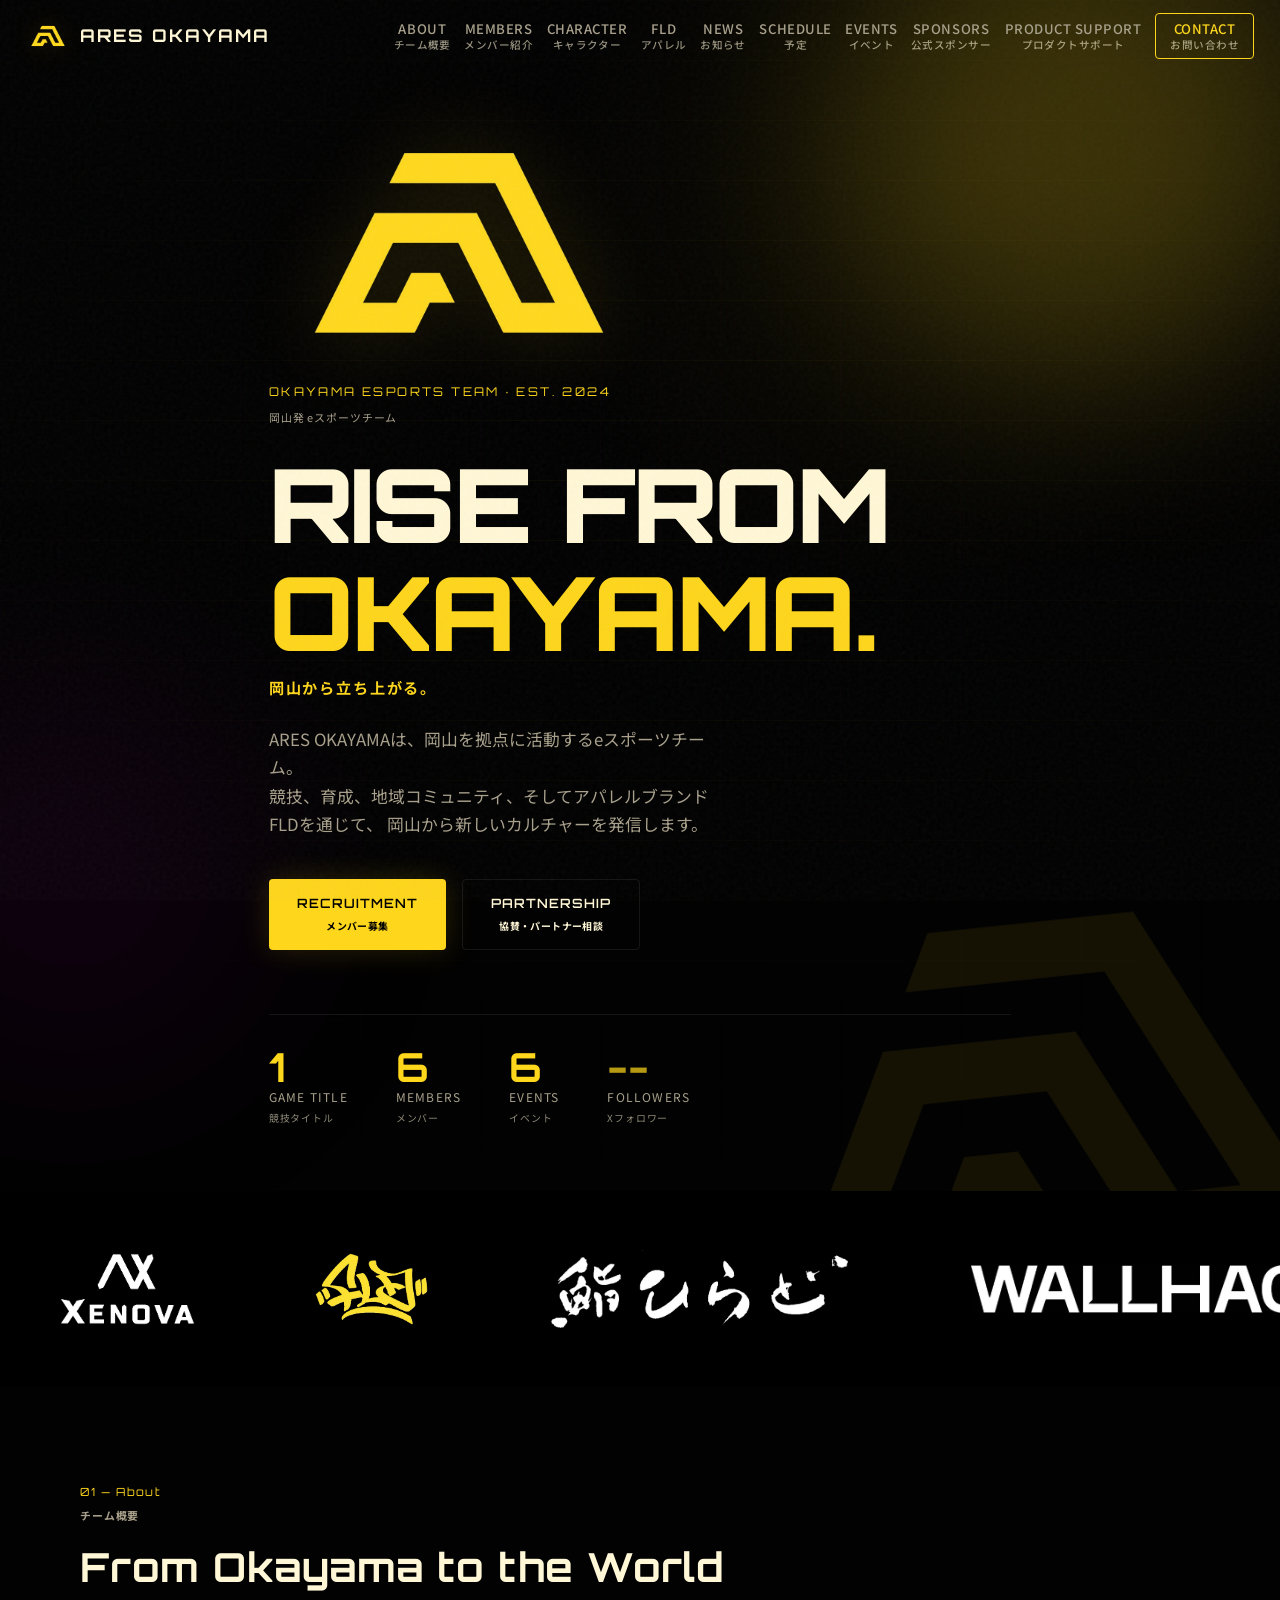
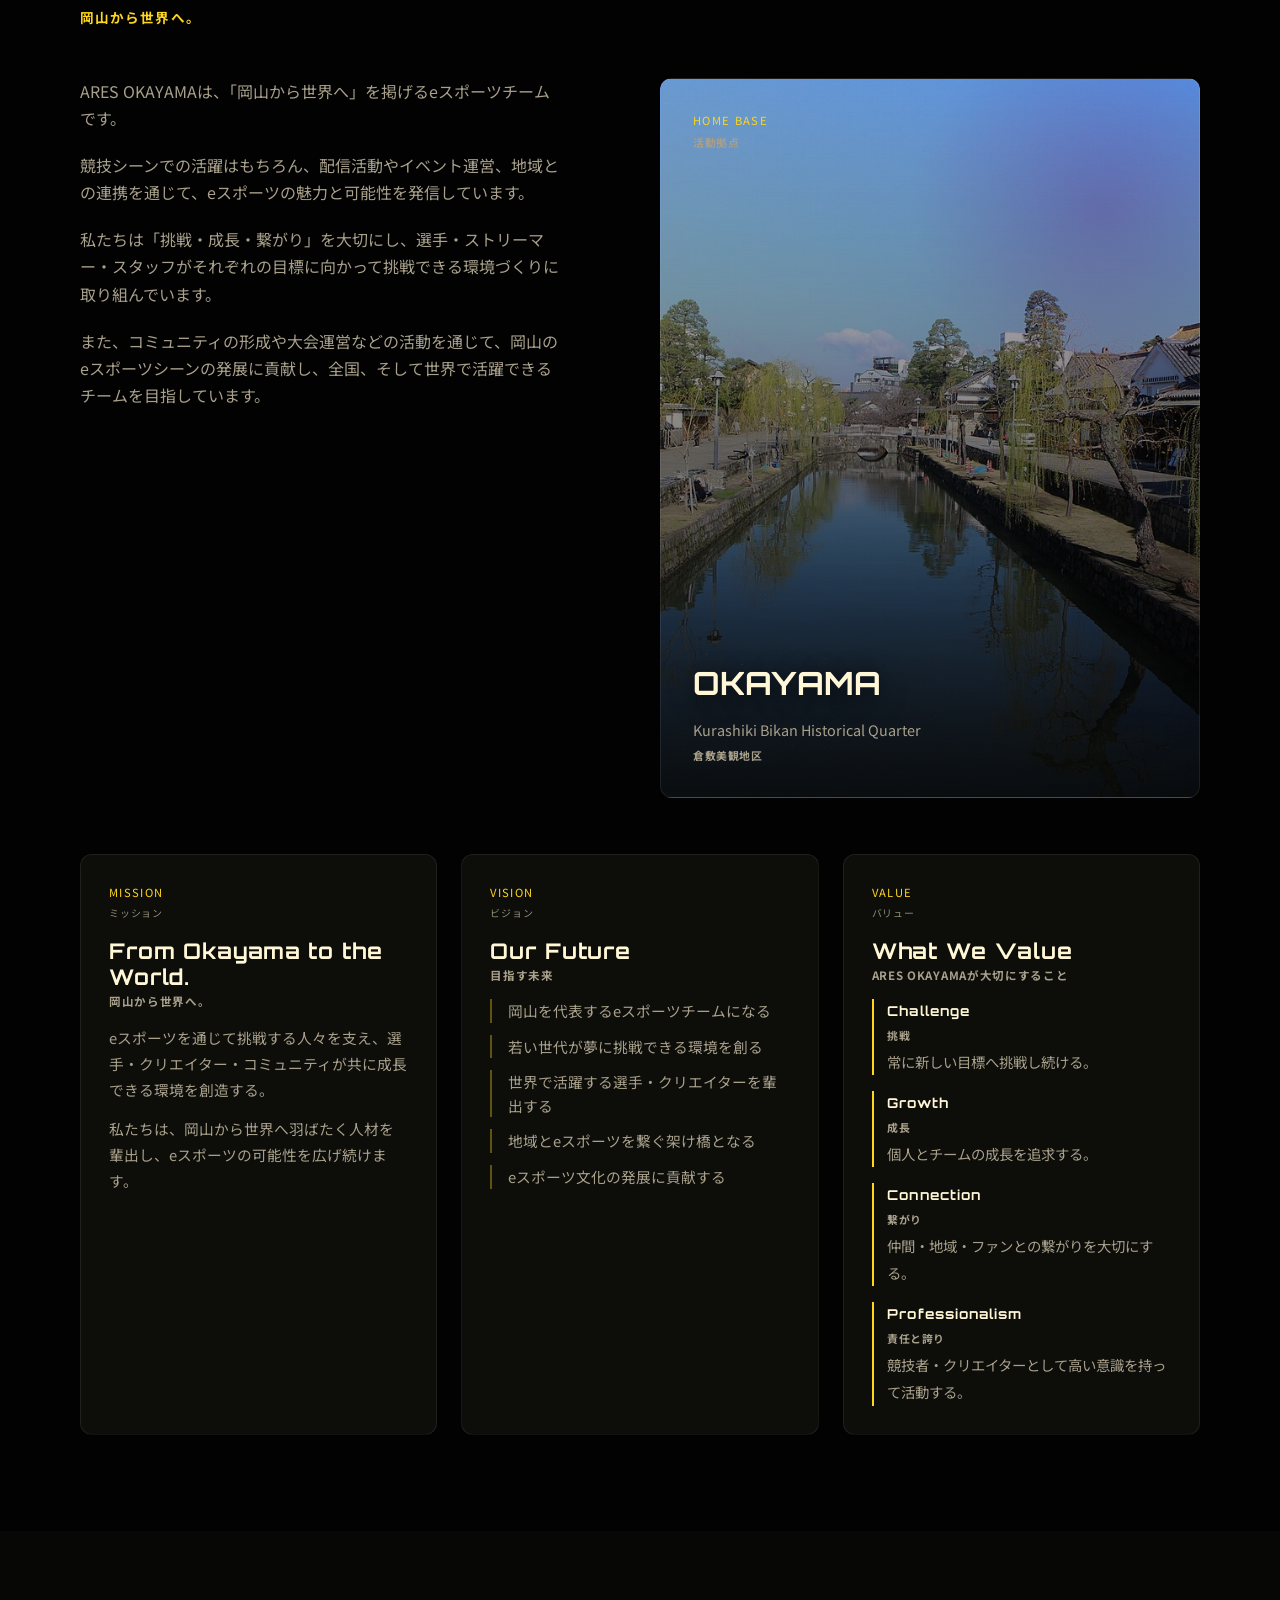
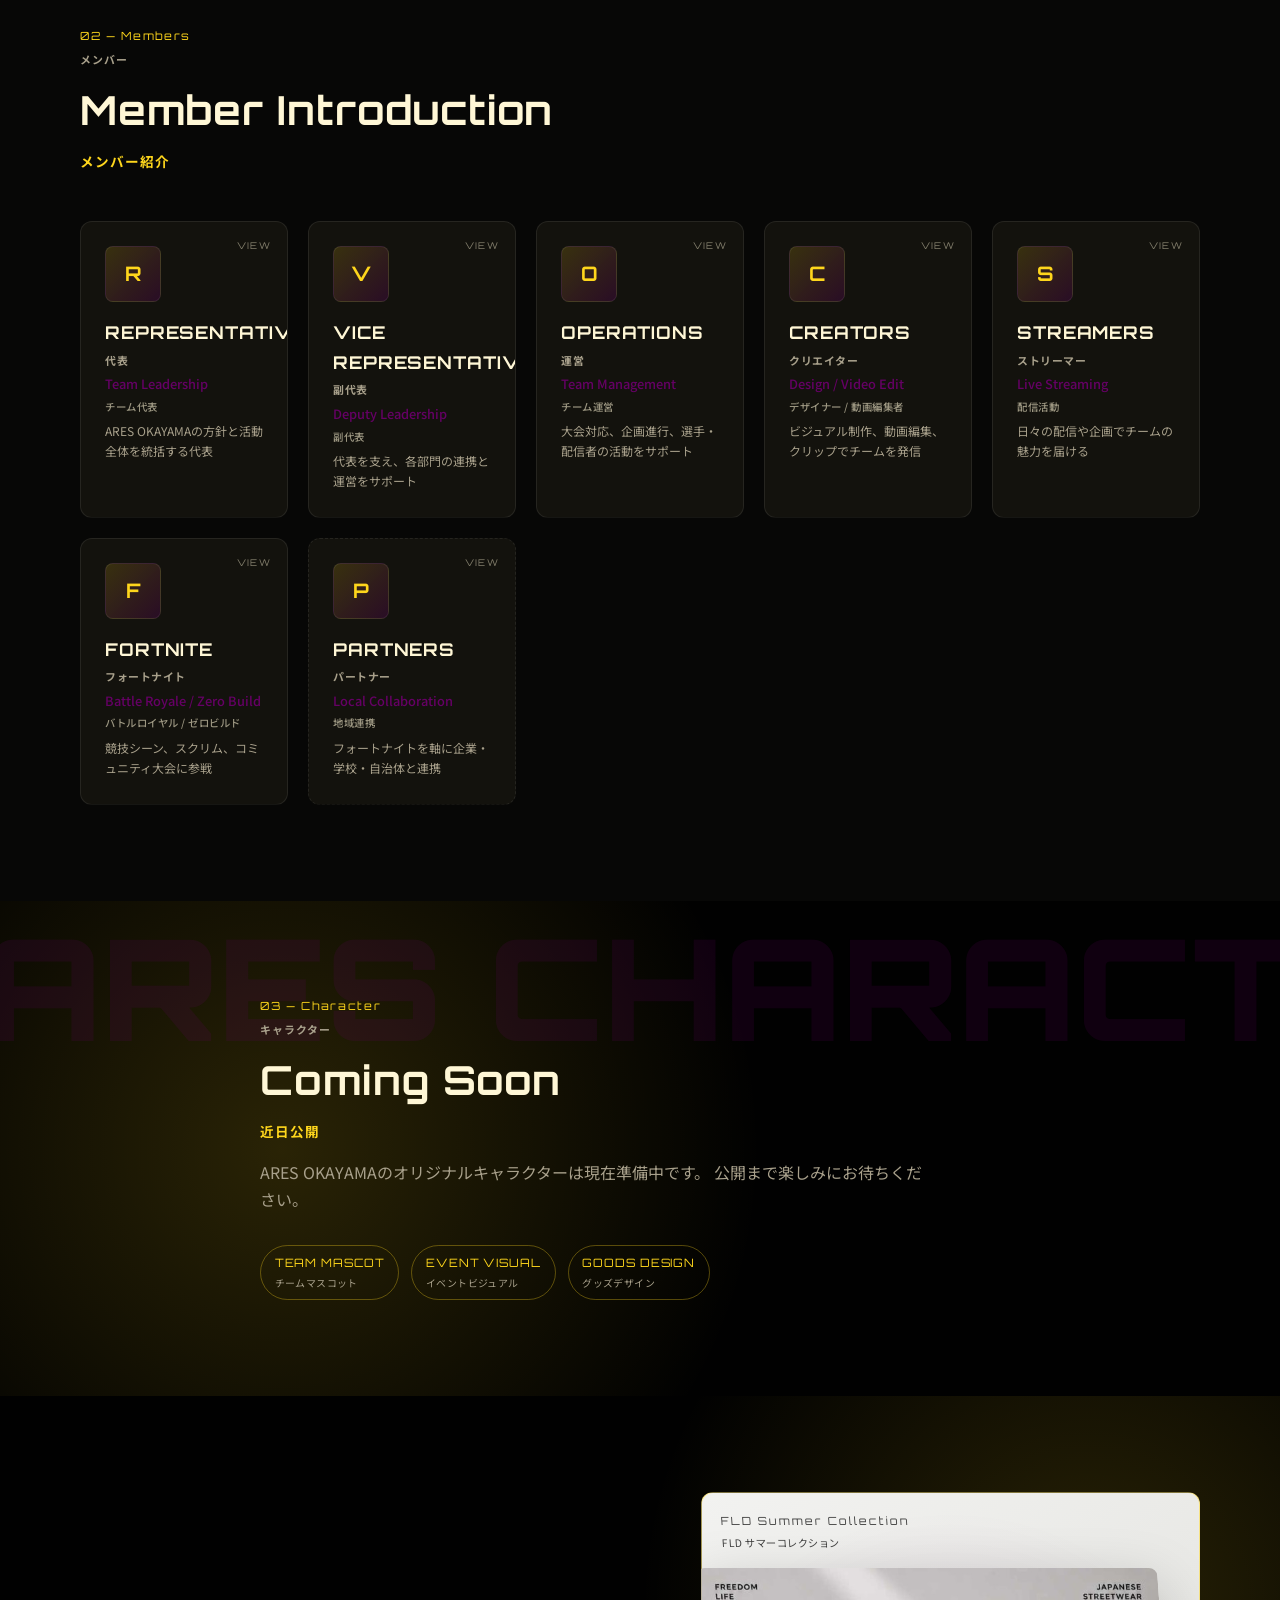
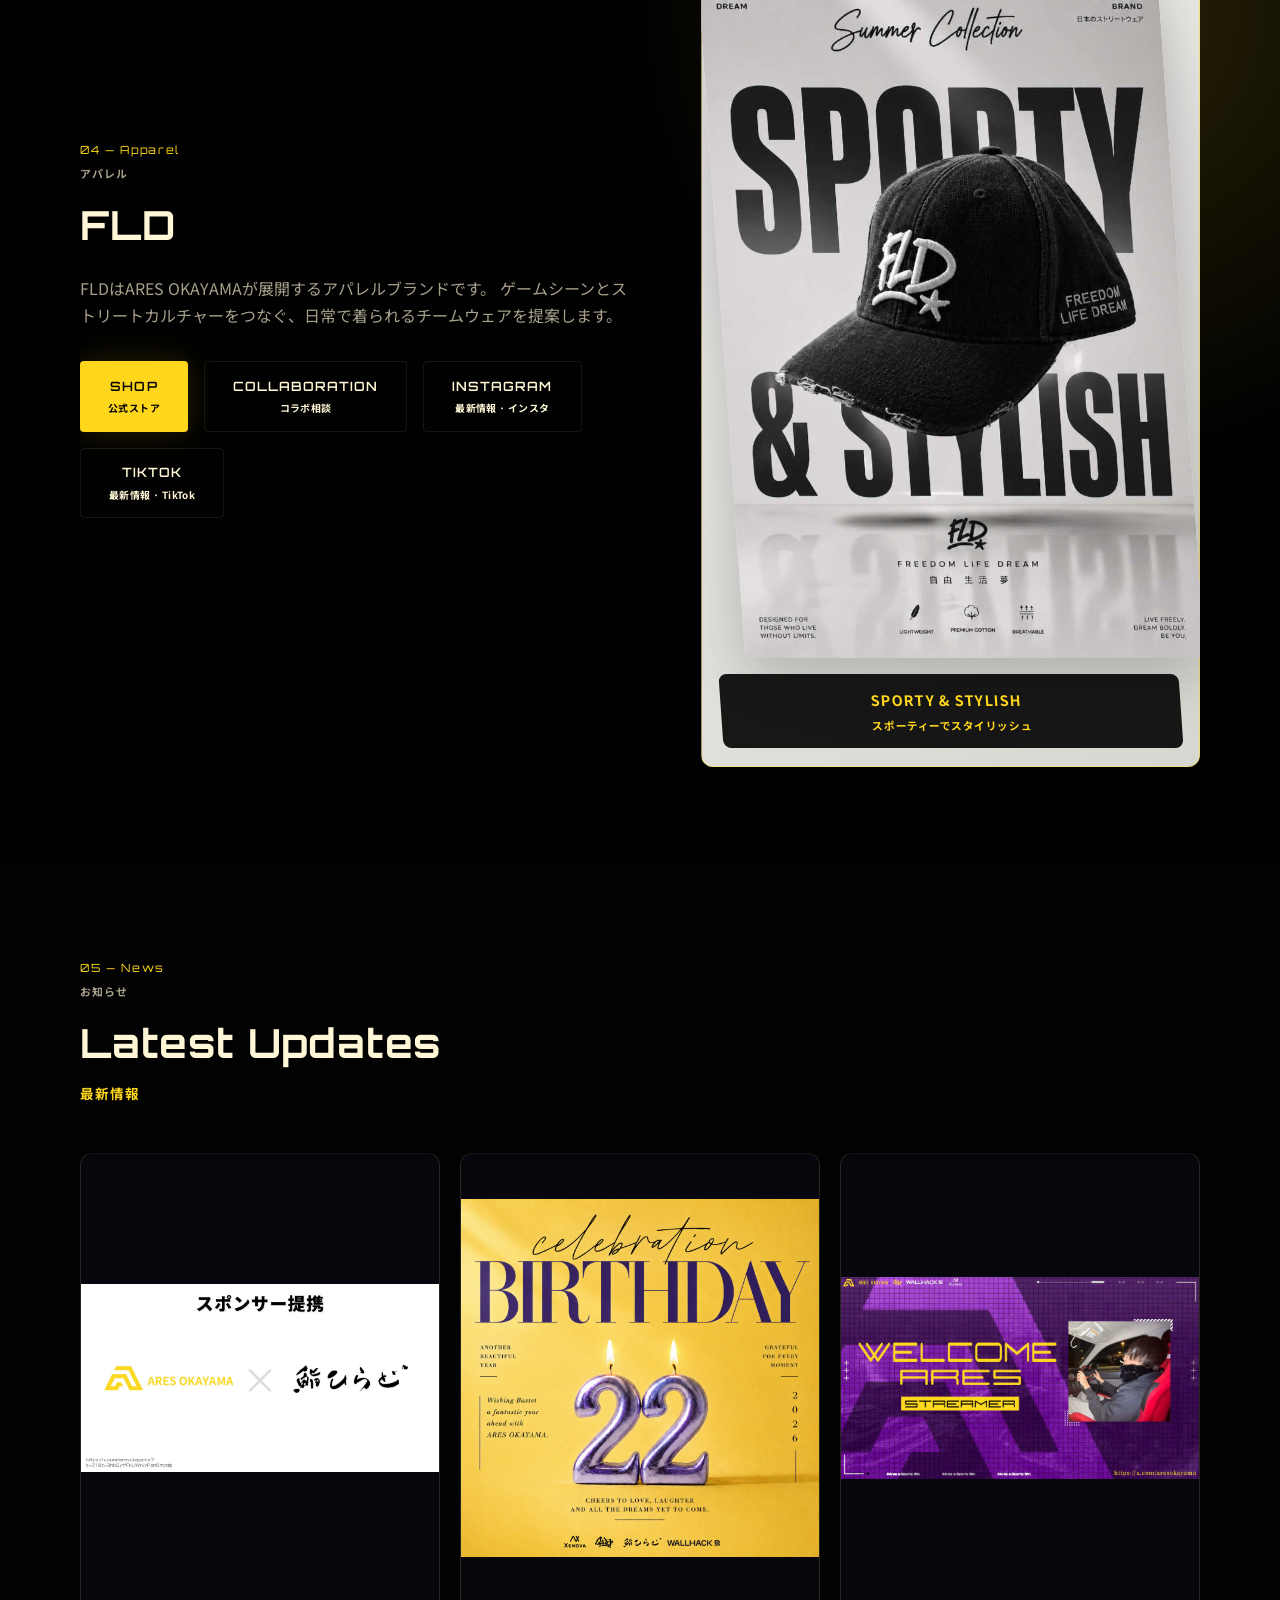
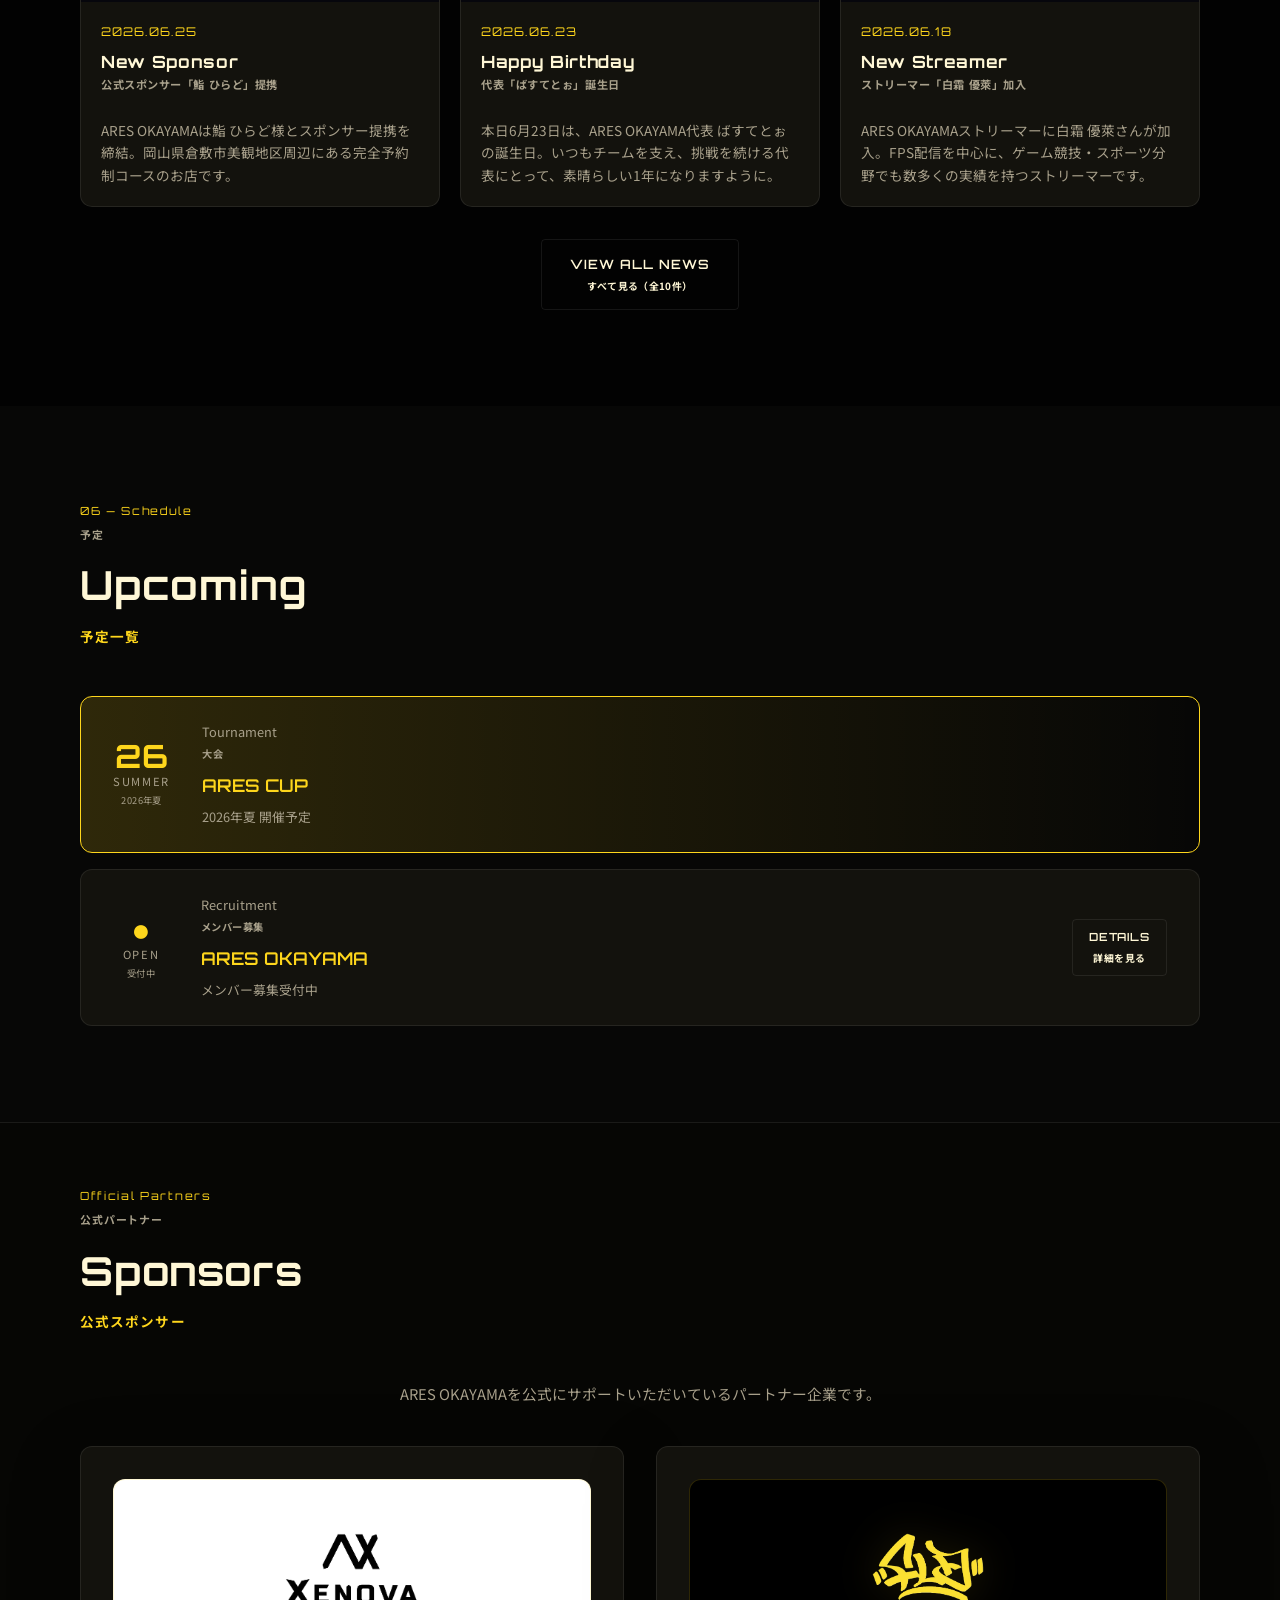
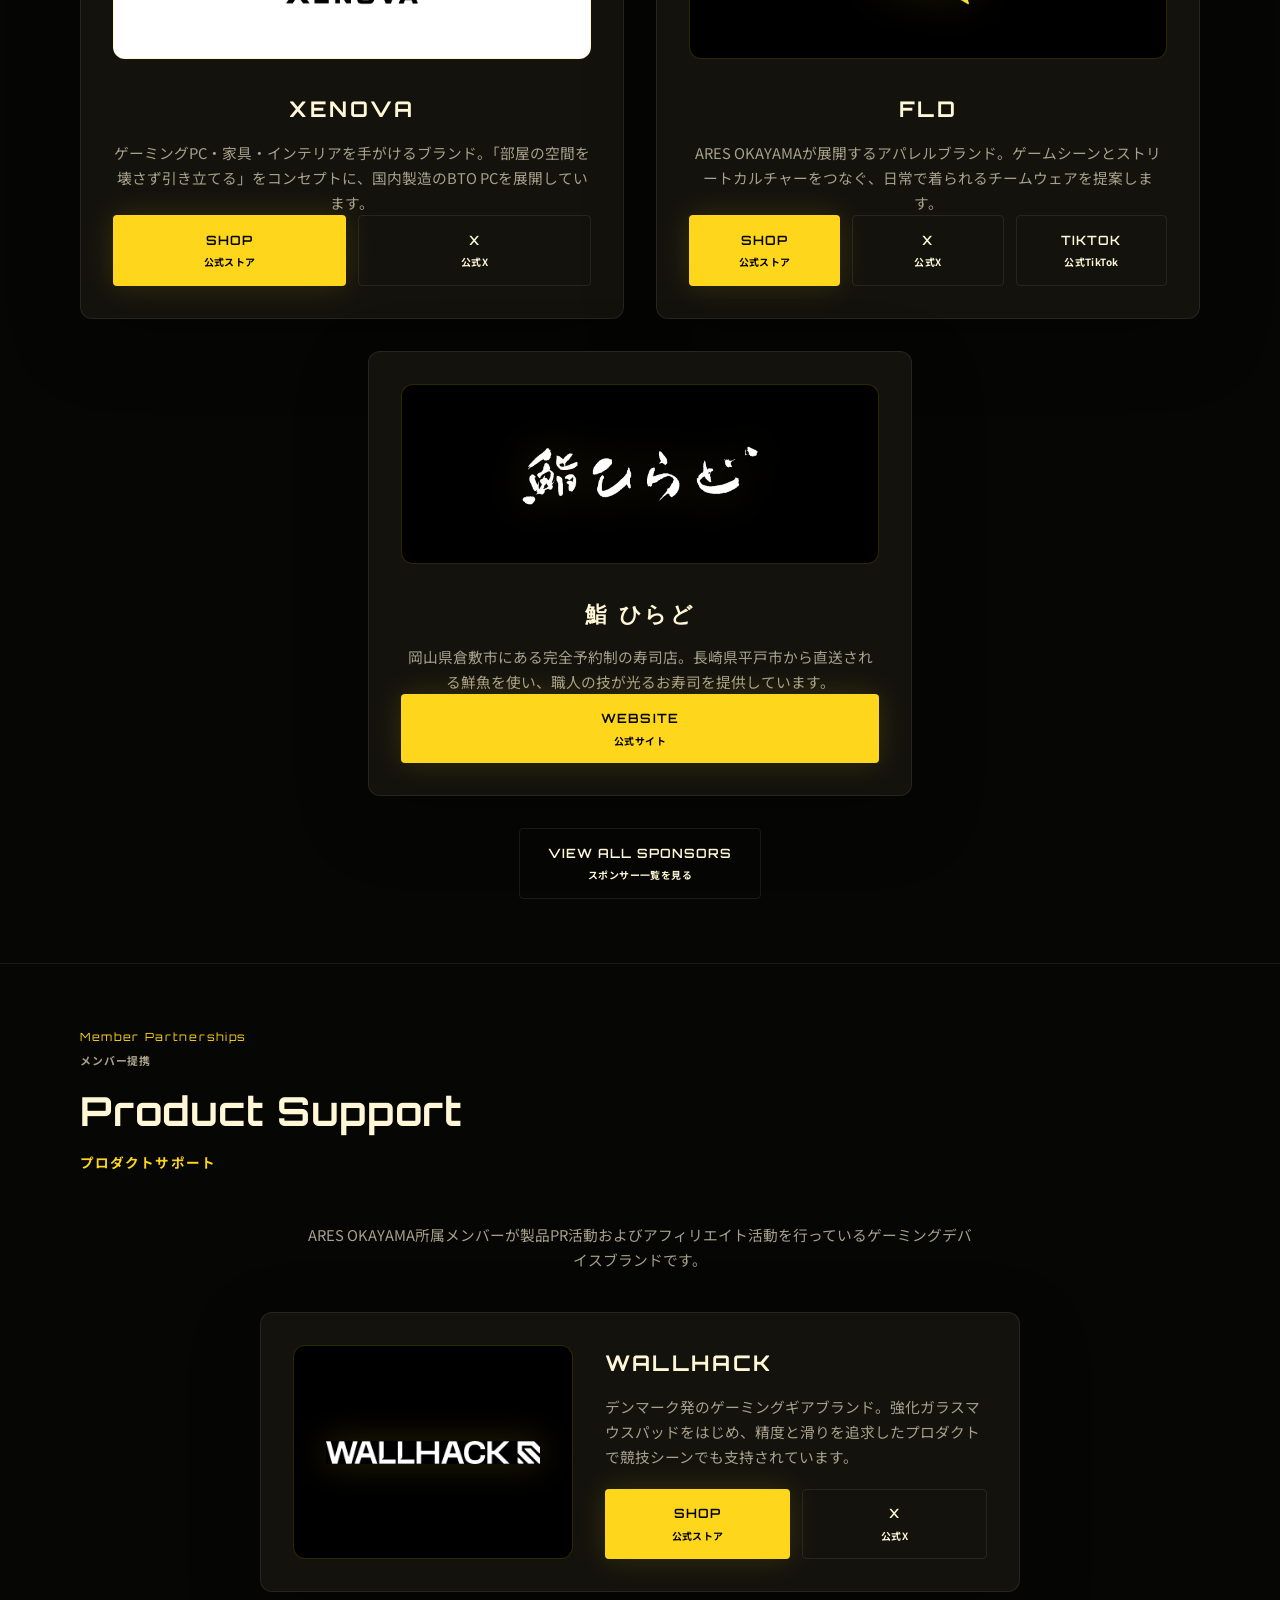
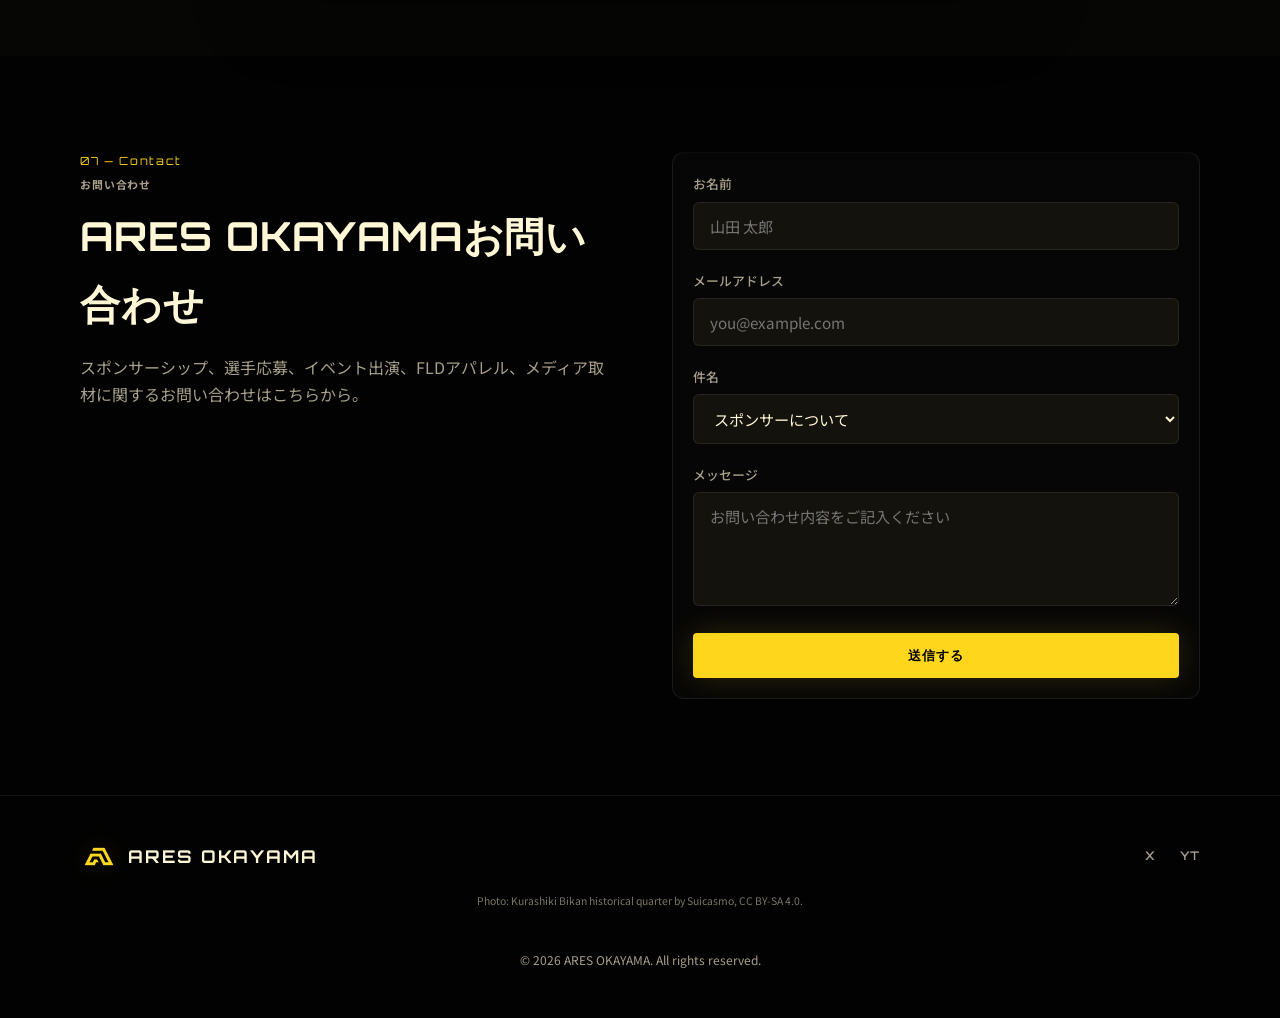
==== index.html @ c77b4fb4 "Add files via upload" ====
<!DOCTYPE html>
<html lang="ja">
<head>
  <meta charset="UTF-8" />
  <meta name="viewport" content="width=device-width, initial-scale=1.0" />
  <meta name="description" content="ARES OKAYAMA公式サイト。岡山から全国へ挑むeスポーツチームとアパレルブランドFLDのニュース、部門、試合予定をお届けします。" />
  <title>ARES OKAYAMA | Esports Team</title>
  <link rel="preconnect" href="https://fonts.googleapis.com" />
  <link rel="preconnect" href="https://fonts.gstatic.com" crossorigin />
  <link href="https://fonts.googleapis.com/css2?family=Orbitron:wght@500;700;900&family=Noto+Sans+JP:wght@400;500;700&display=swap" rel="stylesheet" />
  <link rel="stylesheet" href="styles.css" />
</head>
<body>
  <div class="site-background" aria-hidden="true">
    <video class="site-background-video" autoplay muted loop playsinline preload="metadata">
      <source src="ARES_WE_WANT_YOU_FHD-2-hq.mp4" type="video/mp4" />
    </video>
  </div>
  <div class="noise" aria-hidden="true"></div>
  <div class="cursor-tube" id="cursorTube" aria-hidden="true">
    <span></span>
    <span></span>
    <span></span>
    <span></span>
    <span></span>
    <span></span>
  </div>
  <header class="header" id="header">
    <nav class="nav container">
      <a href="#" class="logo">
        <img class="logo-mark" src="team-logo.png" alt="" />
        <span class="logo-text">ARES OKAYAMA</span>
      </a>
      <button class="nav-toggle" id="navToggle" aria-label="メニューを開く" aria-expanded="false">
        <span></span><span></span><span></span>
      </button>
      <ul class="nav-links" id="navLinks">
        <li><a href="#about"><span>About</span><small>チーム概要</small></a></li>
        <li><a href="#divisions"><span>Members</span><small>メンバー紹介</small></a></li>
        <li><a href="#character"><span>Character</span><small>キャラクター</small></a></li>
        <li><a href="#fld"><span>FLD</span><small>アパレル</small></a></li>
        <li><a href="#news"><span>News</span><small>お知らせ</small></a></li>
        <li><a href="#schedule"><span>Schedule</span><small>予定</small></a></li>
        <li><a href="events.html"><span>Events</span><small>イベント</small></a></li>
        <li><a href="sponsors.html"><span>Sponsors</span><small>公式スポンサー</small></a></li>
        <li><a href="#member-brands"><span>Product Support</span><small>プロダクトサポート</small></a></li>
        <li><a href="#contact" class="nav-cta"><span>Contact</span><small>お問い合わせ</small></a></li>
      </ul>
    </nav>
  </header>

  <main>
    <section class="hero" id="hero">
      <div class="hero-bg" aria-hidden="true">
        <div class="hero-grid"></div>
        <div class="hero-glow hero-glow--1"></div>
        <div class="hero-glow hero-glow--2"></div>
      </div>
      <div class="container hero-content">
        <img class="hero-logo" src="team-logo.png" alt="ARES OKAYAMA チームロゴ" />
        <p class="hero-tag">OKAYAMA ESPORTS TEAM · EST. 2024<small>岡山発 eスポーツチーム</small></p>
        <h1 class="hero-title">
          <span class="hero-title-line">RISE FROM</span>
          <span class="hero-title-line hero-title-line--accent">OKAYAMA.</span>
        </h1>
        <p class="hero-title-ja">岡山から立ち上がる。</p>
        <p class="hero-desc">
          ARES OKAYAMAは、岡山を拠点に活動するeスポーツチーム。<br />
          競技、育成、地域コミュニティ、そしてアパレルブランドFLDを通じて、
          岡山から新しいカルチャーを発信します。
        </p>
        <div class="hero-actions">
          <a href="#contact" class="btn btn-primary"><span>Recruitment</span><small>メンバー募集</small></a>
          <a href="#contact" class="btn btn-ghost"><span>Partnership</span><small>協賛・パートナー相談</small></a>
        </div>
        <div class="hero-stats">
          <div class="stat">
            <span class="stat-value" data-count="1">0</span>
            <span class="stat-label">Game Title<small>競技タイトル</small></span>
          </div>
          <div class="stat">
            <span class="stat-value" data-count="6">0</span>
            <span class="stat-label">Members<small>メンバー</small></span>
          </div>
          <div class="stat">
            <span class="stat-value" data-count="6">0</span>
            <span class="stat-label">Events<small>イベント</small></span>
          </div>
          <div class="stat">
            <a class="stat-link" href="https://x.com/aresokayama" target="_blank" rel="noopener noreferrer">
              <span class="stat-value stat-value--live" id="followerCount" data-loading aria-live="polite">--</span>
              <span class="stat-label">Followers<small>Xフォロワー</small></span>
            </a>
          </div>
        </div>
      </div>
    </section>

    <div class="ticker" aria-label="公式スポンサー・プロダクトサポート">
      <div class="ticker-slider">
        <div class="ticker-track" id="tickerTrack">
          <div class="ticker-set" id="tickerSeed">
            <img src="ticker-xenova.png" alt="XENOVA" class="ticker-logo--xenova" />
            <img src="ticker-fld.png" alt="FLD Apparel" class="ticker-logo--fld" />
            <img src="ticker-hirado.png" alt="鮨 ひらど" class="ticker-logo--hirado" />
            <img src="wallhack-logo.png" alt="WALLHACK" />
          </div>
        </div>
      </div>
    </div>

    <section class="section about" id="about">
      <div class="container">
        <div class="section-header">
          <span class="section-label">01 — About<small>チーム概要</small></span>
          <h2 class="section-title">From Okayama to the World<small>岡山から世界へ。</small></h2>
        </div>
        <div class="about-grid">
          <div class="about-text">
            <p>
              ARES OKAYAMAは、「岡山から世界へ」を掲げるeスポーツチームです。
            </p>
            <p>
              競技シーンでの活躍はもちろん、配信活動やイベント運営、地域との連携を通じて、eスポーツの魅力と可能性を発信しています。
            </p>
            <p>
              私たちは「挑戦・成長・繋がり」を大切にし、選手・ストリーマー・スタッフがそれぞれの目標に向かって挑戦できる環境づくりに取り組んでいます。
            </p>
            <p>
              また、コミュニティの形成や大会運営などの活動を通じて、岡山のeスポーツシーンの発展に貢献し、全国、そして世界で活躍できるチームを目指しています。
            </p>
          </div>
          <div class="about-visual">
            <div class="about-card">
              <div class="about-card-inner">
                <span class="about-card-tag">Home Base<small>活動拠点</small></span>
                <h3>OKAYAMA</h3>
                <p>Kurashiki Bikan Historical Quarter<small>倉敷美観地区</small></p>
              </div>
            </div>
          </div>
        </div>
        <div class="about-mvv">
          <article class="about-mvv-card">
            <span class="about-mvv-label">Mission<small>ミッション</small></span>
            <h3>From Okayama to the World.<small>岡山から世界へ。</small></h3>
            <p>
              eスポーツを通じて挑戦する人々を支え、選手・クリエイター・コミュニティが共に成長できる環境を創造する。
            </p>
            <p>
              私たちは、岡山から世界へ羽ばたく人材を輩出し、eスポーツの可能性を広げ続けます。
            </p>
          </article>
          <article class="about-mvv-card">
            <span class="about-mvv-label">Vision<small>ビジョン</small></span>
            <h3>Our Future<small>目指す未来</small></h3>
            <ul class="about-mvv-list">
              <li>岡山を代表するeスポーツチームになる</li>
              <li>若い世代が夢に挑戦できる環境を創る</li>
              <li>世界で活躍する選手・クリエイターを輩出する</li>
              <li>地域とeスポーツを繋ぐ架け橋となる</li>
              <li>eスポーツ文化の発展に貢献する</li>
            </ul>
          </article>
          <article class="about-mvv-card about-mvv-card--values">
            <span class="about-mvv-label">Value<small>バリュー</small></span>
            <h3>What We Value<small>ARES OKAYAMAが大切にすること</small></h3>
            <ul class="about-values">
              <li>
                <strong>Challenge<small>挑戦</small></strong>
                <span>常に新しい目標へ挑戦し続ける。</span>
              </li>
              <li>
                <strong>Growth<small>成長</small></strong>
                <span>個人とチームの成長を追求する。</span>
              </li>
              <li>
                <strong>Connection<small>繋がり</small></strong>
                <span>仲間・地域・ファンとの繋がりを大切にする。</span>
              </li>
              <li>
                <strong>Professionalism<small>責任と誇り</small></strong>
                <span>競技者・クリエイターとして高い意識を持って活動する。</span>
              </li>
            </ul>
          </article>
        </div>
      </div>
    </section>

    <section class="section divisions" id="divisions">
      <div class="container">
        <div class="section-header">
          <span class="section-label">02 — Members<small>メンバー</small></span>
          <h2 class="section-title">Member Introduction<small>メンバー紹介</small></h2>
        </div>
        <div class="divisions-grid">
          <article class="player-card player-card--featured division-card" role="link" tabindex="0" data-division="representative">
            <div class="player-avatar">R</div>
            <div class="player-info">
              <h3>REPRESENTATIVE<small>代表</small></h3>
              <p class="player-role">Team Leadership<small>チーム代表</small></p>
              <p class="player-agent">ARES OKAYAMAの方針と活動全体を統括する代表</p>
            </div>
            <div class="member-panel" aria-hidden="true">
              <p class="member-panel-title">Member List<small>代表</small></p>
              <ul>
                <li><span>Representative</span><strong>ばすてとぉ / bastet</strong></li>
              </ul>
            </div>
          </article>
          <article class="player-card division-card" role="link" tabindex="0" data-division="vice-representative">
            <div class="player-avatar">V</div>
            <div class="player-info">
             <h3>VICE REPRESENTATIVE<small>副代表</small></h3>
              <p class="player-role">Deputy Leadership<small>副代表</small></p>
              <p class="player-agent">代表を支え、各部門の連携と運営をサポート</p>
            </div>
            <div class="member-panel" aria-hidden="true">
              <p class="member-panel-title">Member List<small>副代表</small></p>
              <ul>
                <li><span>Vice Representative</span><strong>しーよん</strong></li>
              </ul>
            </div>
          </article>
          <article class="player-card division-card" role="link" tabindex="0" data-division="operations">
            <div class="player-avatar">O</div>
            <div class="player-info">
              <h3>OPERATIONS<small>運営</small></h3>
              <p class="player-role">Team Management<small>チーム運営</small></p>
              <p class="player-agent">大会対応、企画進行、選手・配信者の活動をサポート</p>
            </div>
            <div class="member-panel" aria-hidden="true">
              <p class="member-panel-title">Member List<small>運営メンバー</small></p>
              <ul>
                <li><span>Operations</span><strong>Coming Soon</strong></li>
              </ul>
            </div>
          </article>
          <article class="player-card division-card" role="link" tabindex="0" data-division="creators">
            <div class="player-avatar">C</div>
            <div class="player-info">
              <h3>CREATORS<small>クリエイター</small></h3>
              <p class="player-role">Design / Video Edit<small>デザイナー / 動画編集者</small></p>
              <p class="player-agent">ビジュアル制作、動画編集、クリップでチームを発信</p>
            </div>
            <div class="member-panel" aria-hidden="true">
              <p class="member-panel-title">Member List<small>クリエイター一覧</small></p>
              <ul>
                <li><span>Creator</span><strong>MILI</strong></li>
                <li><span>Creator</span><strong>りると</strong></li>
              </ul>
            </div>
          </article>
          <article class="player-card division-card" role="link" tabindex="0" data-division="streamers">
            <div class="player-avatar">S</div>
            <div class="player-info">
              <h3>STREAMERS<small>ストリーマー</small></h3>
              <p class="player-role">Live Streaming<small>配信活動</small></p>
              <p class="player-agent">日々の配信や企画でチームの魅力を届ける</p>
            </div>
            <div class="member-panel" aria-hidden="true">
              <p class="member-panel-title">Member List<small>ストリーマー一覧</small></p>
              <ul>
                <li><span>Streamer</span><strong>Rax1e | らくしぃ</strong></li>
                <li><span>Streamer</span><strong>うらすけ</strong></li>
                <li><span>Streamer</span><strong>白霜 優萊</strong></li>
              </ul>
            </div>
          </article>
          <article class="player-card division-card" role="link" tabindex="0" data-division="fortnite">
            <div class="player-avatar">F</div>
            <div class="player-info">
              <h3>FORTNITE<small>フォートナイト</small></h3>
              <p class="player-role">Battle Royale / Zero Build<small>バトルロイヤル / ゼロビルド</small></p>
              <p class="player-agent">競技シーン、スクリム、コミュニティ大会に参戦</p>
            </div>
            <div class="member-panel" aria-hidden="true">
              <p class="member-panel-title">Member List<small>メンバー一覧</small></p>
              <ul>
                <li><span>Competitive</span><strong>Coming Soon</strong></li>
                <li><span>Zero Build</span><strong>Coming Soon</strong></li>
              </ul>
            </div>
          </article>
          <article class="player-card player-card--coach division-card" role="link" tabindex="0" data-division="partners">
            <div class="player-avatar">P</div>
            <div class="player-info">
              <h3>PARTNERS<small>パートナー</small></h3>
              <p class="player-role">Local Collaboration<small>地域連携</small></p>
              <p class="player-agent">フォートナイトを軸に企業・学校・自治体と連携</p>
            </div>
            <div class="member-panel" aria-hidden="true">
              <p class="member-panel-title">Member List<small>パートナー担当</small></p>
              <ul>
                <li><span>Partner Relations</span><strong>Coming Soon</strong></li>
                <li><span>Local Support</span><strong>Coming Soon</strong></li>
              </ul>
            </div>
          </article>
        </div>

      </div>
    </section>

    <section class="section character" id="character">
      <div class="container character-inner">
        <div class="character-text">
          <span class="section-label">03 — Character<small>キャラクター</small></span>
          <h2 class="section-title">Coming Soon<small>近日公開</small></h2>
          <p>
            ARES OKAYAMAのオリジナルキャラクターは現在準備中です。
            公開まで楽しみにお待ちください。
          </p>
          <ul class="character-tags">
            <li>Team Mascot<small>チームマスコット</small></li>
            <li>Event Visual<small>イベントビジュアル</small></li>
            <li>Goods Design<small>グッズデザイン</small></li>
          </ul>
        </div>
      </div>
    </section>

    <section class="section apparel" id="fld">
      <div class="container apparel-inner">
        <div class="apparel-text">
          <span class="section-label">04 — Apparel<small>アパレル</small></span>
          <h2 class="section-title">FLD</h2>
          <p>
            FLDはARES OKAYAMAが展開するアパレルブランドです。
            ゲームシーンとストリートカルチャーをつなぐ、日常で着られるチームウェアを提案します。
          </p>
          <div class="apparel-actions">
            <a href="https://fld.official.ec/" class="btn btn-primary" target="_blank" rel="noopener noreferrer"><span>Shop</span><small>公式ストア</small></a>
            <a href="#contact" class="btn btn-ghost"><span>Collaboration</span><small>コラボ相談</small></a>
            <a href="https://www.instagram.com/fld.jp?igsh=MWY4OTR3aHVoZHlidw%3D%3D&utm_source=qr" class="btn btn-ghost" target="_blank" rel="noopener noreferrer"><span>Instagram</span><small>最新情報 · インスタ</small></a>
            <a href="https://www.tiktok.com/@fld.jp?_r=1&_t=ZS-96vNGMTcNsn" class="btn btn-ghost" target="_blank" rel="noopener noreferrer"><span>TikTok</span><small>最新情報 · TikTok</small></a>
          </div>
        </div>
        <div class="apparel-card" aria-label="FLD apparel product">
          <span class="apparel-kicker">FLD Summer Collection<small>FLD サマーコレクション</small></span>
          <a
            class="apparel-product-link"
            href="https://fld.official.ec/items/112369386"
            target="_blank"
            rel="noopener noreferrer"
            aria-label="FLD ダメージデニムキャップの商品ページへ"
          >
            <img class="apparel-product" src="apparel-product-cap.png" alt="FLDキャップの商品ビジュアル" />
          </a>
          <div class="apparel-card-footer">
            <span>Sporty & Stylish<small>スポーティーでスタイリッシュ</small></span>
          </div>
        </div>
      </div>
    </section>

    <section class="section news" id="news">
      <div class="container">
        <div class="section-header">
          <span class="section-label">05 — News<small>お知らせ</small></span>
          <h2 class="section-title">Latest Updates<small>最新情報</small></h2>
        </div>
        <div class="news-grid" id="newsGrid" aria-live="polite"></div>
        <div class="news-actions" id="newsActions">
          <a href="news.html" class="btn btn-ghost" id="newsLoadMore">
            <span>View All News</span>
            <small>すべて見る</small>
          </a>
        </div>
      </div>
    </section>

    <section class="section schedule" id="schedule">
      <div class="container">
        <div class="section-header">
          <span class="section-label">06 — Schedule<small>予定</small></span>
          <h2 class="section-title">Upcoming<small>予定一覧</small></h2>
        </div>
        <div class="match-list">
          <article class="match-card match-card--next">
            <div class="match-date">
              <span class="match-day">26</span>
              <span class="match-month">SUMMER<small>2026年夏</small></span>
            </div>
            <div class="match-details">
              <p class="match-tournament">Tournament<small>大会</small></p>
              <div class="match-teams">
                <span class="team team--us">ARES CUP</span>
              </div>
              <p class="match-time">2026年夏 開催予定</p>
            </div>
          </article>
          <article class="match-card">
            <div class="match-date">
              <span class="match-day">●</span>
              <span class="match-month">OPEN<small>受付中</small></span>
            </div>
            <div class="match-details">
              <p class="match-tournament">Recruitment<small>メンバー募集</small></p>
              <div class="match-teams">
                <span class="team team--us">ARES OKAYAMA</span>
              </div>
              <p class="match-time">メンバー募集受付中</p>
            </div>
            <a
              href="https://x.com/aresokayama/status/2063909149193474526"
              class="btn btn-sm btn-ghost"
              target="_blank"
              rel="noopener noreferrer"
            >
              <span>Details</span><small>詳細を見る</small>
            </a>
          </article>
        </div>
      </div>
    </section>

    <section class="section sponsors" id="sponsors">
      <div class="container">
        <div class="section-header">
          <span class="section-label">Official Partners<small>公式パートナー</small></span>
          <h2 class="section-title">Sponsors<small>公式スポンサー</small></h2>
        </div>
        <p class="brand-section-note">
          ARES OKAYAMAを公式にサポートいただいているパートナー企業です。
        </p>
        <div class="brand-cards-row" data-sponsors="official"></div>
        <div class="sponsors-actions">
          <a href="sponsors.html" class="btn btn-ghost">
            <span>View All Sponsors</span>
            <small>スポンサー一覧を見る</small>
          </a>
        </div>
      </div>
    </section>

    <section class="section member-brands" id="member-brands">
      <div class="container">
        <div class="section-header">
          <span class="section-label">Member Partnerships<small>メンバー提携</small></span>
          <h2 class="section-title">Product Support<small>プロダクトサポート</small></h2>
        </div>
        <p class="brand-section-note">
          ARES OKAYAMA所属メンバーが製品PR活動およびアフィリエイト活動を行っているゲーミングデバイスブランドです。
        </p>
        <div class="brand-cards-row" data-sponsors="productSupport"></div>
      </div>
    </section>

    <section class="section contact" id="contact">
      <div class="container contact-inner">
        <div class="contact-text">
          <span class="section-label">07 — Contact<small>お問い合わせ</small></span>
          <h2 class="section-title">ARES OKAYAMAお問い合わせ</h2>
          <p>スポンサーシップ、選手応募、イベント出演、FLDアパレル、メディア取材に関するお問い合わせはこちらから。</p>
        </div>
        <form class="contact-form" id="contactForm" action="https://formsubmit.co/ares.sportsteam@gmail.com" method="POST">
          <input type="hidden" name="_subject" value="ARES OKAYAMA お問い合わせ" />
          <input type="hidden" name="_template" value="table" />
          <input type="hidden" name="_captcha" value="false" />
          <input type="hidden" name="_next" id="contactFormNext" value="" />
          <div class="form-row">
            <label for="name">お名前</label>
            <input type="text" id="name" name="name" required placeholder="山田 太郎" />
          </div>
          <div class="form-row">
            <label for="email">メールアドレス</label>
            <input type="email" id="email" name="email" required placeholder="you@example.com" />
          </div>
          <div class="form-row">
            <label for="subject">件名</label>
            <select id="subject" name="subject">
              <option value="sponsor">スポンサーについて</option>
              <option value="tryout">フォートナイト選手応募・トライアウト</option>
              <option value="event">イベント出演</option>
              <option value="apparel">FLDアパレルについて</option>
              <option value="media">メディア・取材</option>
              <option value="other">その他</option>
            </select>
          </div>
          <div class="form-row">
            <label for="message">メッセージ</label>
            <textarea id="message" name="message" rows="4" required placeholder="お問い合わせ内容をご記入ください"></textarea>
          </div>
          <button type="submit" class="btn btn-primary btn-full">送信する</button>
        </form>
      </div>
    </section>
  </main>

  <footer class="footer">
    <div class="container footer-inner">
      <a href="#" class="logo logo--footer">
        <img class="logo-mark" src="team-logo.png" alt="" />
        <span class="logo-text">ARES OKAYAMA</span>
      </a>
      <div class="social-links">
        <a href="https://x.com/aresokayama" target="_blank" rel="noopener noreferrer" aria-label="ARES OKAYAMA on X">X</a>
        <a href="https://www.youtube.com/@ARESOKAYAMA" target="_blank" rel="noopener noreferrer" aria-label="ARES OKAYAMA on YouTube">YT</a>
      </div>
      <p class="photo-credit">
        Photo: Kurashiki Bikan historical quarter by Suicasmo, CC BY-SA 4.0.
      </p>
      <p class="copyright">&copy; 2026 ARES OKAYAMA. All rights reserved.</p>
    </div>
  </footer>

  <div class="contact-success-screen" id="contactSuccessScreen" hidden aria-live="polite">
    <div class="contact-success-screen-inner">
      <span class="contact-success-label">送信完了</span>
      <p>お問い合わせありがとうございます。確認後、担当よりご連絡いたします。</p>
      <a href="#hero" class="btn btn-primary" id="contactSuccessHome">ホームに戻る</a>
    </div>
  </div>

  <script src="news.js"></script>
  <script src="followers.js"></script>
  <script src="sponsors-data.js"></script>
  <script src="sponsors.js"></script>
  <script src="script.js"></script>
</body>
</html>
---- styles.css ----
/* ARES OKAYAMA — Design tokens */
:root {
  --bg: #020202;
  --bg-elevated: #0b0b09;
  --bg-card: #13120d;
  --border: rgba(255, 255, 255, 0.08);
  --text: #fff7d6;
  --text-muted: #a8a08b;
  --accent: #fed61c;
  --accent-dim: rgba(254, 214, 28, 0.16);
  --accent-glow: rgba(254, 214, 28, 0.42);
  --gold: #650065;
  --gold-dim: rgba(101, 0, 101, 0.28);
  --font-display: "Orbitron", sans-serif;
  --font-body: "Noto Sans JP", sans-serif;
  --container: min(1120px, 92vw);
  --header-h: 72px;
  --radius: 12px;
  --transition: 0.25s cubic-bezier(0.4, 0, 0.2, 1);
}

*, *::before, *::after {
  box-sizing: border-box;
  margin: 0;
  padding: 0;
}

html {
  scroll-behavior: smooth;
}

body {
  position: relative;
  font-family: var(--font-body);
  background: var(--bg);
  color: var(--text);
  line-height: 1.7;
  overflow-x: hidden;
}

.site-background {
  position: fixed;
  inset: 0;
  z-index: 0;
  overflow: hidden;
  pointer-events: none;
}

.site-background::after {
  content: "";
  position: absolute;
  inset: 0;
  background:
    linear-gradient(90deg, rgba(2, 2, 2, 0.88), rgba(2, 2, 2, 0.58) 45%, rgba(2, 2, 2, 0.78)),
    radial-gradient(circle at 72% 24%, rgba(254, 214, 28, 0.12), transparent 24rem);
}

.site-background-video {
  width: 100%;
  height: 100%;
  display: block;
  object-fit: cover;
  opacity: 0.72;
}

main,
.footer {
  position: relative;
  z-index: 1;
}

a {
  color: inherit;
  text-decoration: none;
}

ul {
  list-style: none;
}

img {
  max-width: 100%;
  display: block;
}

.cursor-tube {
  position: fixed;
  left: 0;
  top: 0;
  width: 100%;
  height: 100%;
  z-index: 10000;
  pointer-events: none;
  overflow: visible;
}

.cursor-tube span {
  position: absolute;
  left: -100px;
  top: -100px;
  width: var(--size, 22px);
  height: var(--size, 22px);
  border: 1px solid rgba(254, 214, 28, var(--alpha, 0.8));
  border-radius: 999px;
  background:
    radial-gradient(circle, rgba(254, 214, 28, 0.36), transparent 58%),
    radial-gradient(circle at 70% 30%, rgba(101, 0, 101, 0.45), transparent 55%);
  box-shadow:
    0 0 18px rgba(254, 214, 28, 0.42),
    0 0 36px rgba(254, 214, 28, 0.16),
    inset 0 0 10px rgba(101, 0, 101, 0.28);
  opacity: 0;
  transform: none;
  transition: opacity 0.2s ease;
  will-change: left, top;
}

body.cursor-active .cursor-tube span {
  opacity: var(--alpha, 0.8);
}

.cursor-tube span:nth-child(1) { --size: 12px; --alpha: 1; }
.cursor-tube span:nth-child(2) { --size: 18px; --alpha: 0.72; }
.cursor-tube span:nth-child(3) { --size: 26px; --alpha: 0.52; }
.cursor-tube span:nth-child(4) { --size: 36px; --alpha: 0.34; }
.cursor-tube span:nth-child(5) { --size: 48px; --alpha: 0.22; }
.cursor-tube span:nth-child(6) { --size: 64px; --alpha: 0.14; }

.container {
  
  width: var(--container);
  margin-inline: auto;
}

/* Noise overlay */
.noise {
  position: fixed;
  inset: 0;
  pointer-events: none;
  z-index: 9999;
  opacity: 0.04;
  background-image: url("data:image/svg+xml,%3Csvg viewBox='0 0 256 256' xmlns='http://www.w3.org/2000/svg'%3E%3Cfilter id='n'%3E%3CfeTurbulence type='fractalNoise' baseFrequency='0.9' numOctaves='4' stitchTiles='stitch'/%3E%3C/filter%3E%3Crect width='100%25' height='100%25' filter='url(%23n)'/%3E%3C/svg%3E");
}

/* Opening animation */
.loader {
  position: fixed;
  inset: 0;
  z-index: 10001;
  display: grid;
  place-items: center;
  place-content: center;
  gap: 1.25rem;
  background: var(--bg);
  transition: opacity 0.7s ease, visibility 0.7s ease;
}

body.loaded .loader {
  opacity: 0;
  visibility: hidden;
  pointer-events: none;
}

.sr-only {
  position: absolute;
  width: 1px;
  height: 1px;
  padding: 0;
  overflow: hidden;
  clip: rect(0, 0, 0, 0);
  white-space: nowrap;
  border: 0;
}

.opening-poster {
  position: absolute;
  inset: 0;
  overflow: hidden;
  background:
    linear-gradient(90deg, rgba(0, 0, 0, 0.14) 0 1px, transparent 1px 100%),
    linear-gradient(0deg, rgba(0, 0, 0, 0.1) 0 1px, transparent 1px 100%),
    radial-gradient(circle at 34% 44%, rgba(255, 255, 255, 0.28), transparent 18rem),
    radial-gradient(circle at 76% 72%, rgba(101, 0, 101, 0.24), transparent 24rem),
    linear-gradient(135deg, #ffe84b 0%, #fed61c 46%, #d59c00 100%);
  background-size: 36px 36px, 36px 36px, auto, auto, auto;
  animation: openingPoster 3.4s cubic-bezier(0.16, 1, 0.3, 1) forwards;
}

.opening-poster::before {
  content: "";
  position: absolute;
  inset: 0;
  opacity: 0.09;
  background-image:
    radial-gradient(circle, #fff7d6 1px, transparent 1.5px);
  background-size: 44px 44px;
  mix-blend-mode: multiply;
}

.opening-poster::after {
  content: "";
  position: absolute;
  left: 0;
  right: 0;
  bottom: 0;
  height: clamp(14px, 2vw, 28px);
  background: #050505;
  opacity: 1;
}

.opening-block {
  position: absolute;
  z-index: 1;
  background: #030303;
  box-shadow: 0 18px 45px rgba(0, 0, 0, 0.24);
}

.opening-block--left {
  left: 2vw;
  bottom: 7vh;
  width: min(22vw, 15rem);
  height: min(48vh, 19rem);
  transform: translateX(-130%) scaleY(0.72);
  transform-origin: bottom left;
  animation: openingBlockLeft 1s 0.12s cubic-bezier(0.16, 1, 0.3, 1) forwards;
}

.opening-block--right {
  top: 0;
  right: 0;
  width: min(30vw, 22rem);
  height: min(18vh, 7rem);
  background:
    radial-gradient(circle, rgba(255, 255, 255, 0.22) 1px, transparent 1.6px),
    #090909;
  background-size: 28px 28px;
  transform: translateY(-130%);
  animation: openingBlockRight 1s 0.22s cubic-bezier(0.16, 1, 0.3, 1) forwards;
}

.opening-rule {
  position: absolute;
  z-index: 2;
  top: 1rem;
  left: 18vw;
  width: 42vw;
  height: 1px;
  background: rgba(255, 247, 214, 0.78);
  transform: scaleX(0);
  transform-origin: left;
  animation: openingRule 1.1s 0.5s cubic-bezier(0.16, 1, 0.3, 1) forwards;
}

.opening-material {
  position: absolute;
  z-index: 1;
  background: url("team-logo.png") center / contain no-repeat;
  opacity: 0;
  filter: grayscale(1) brightness(0) drop-shadow(0 18px 30px rgba(0, 0, 0, 0.18));
  mix-blend-mode: multiply;
  pointer-events: none;
  animation: openingMaterialIn 1.2s 0.7s cubic-bezier(0.16, 1, 0.3, 1) forwards;
}

.opening-material--1 {
  --rotate: -8deg;
  right: 7vw;
  bottom: 13vh;
  width: min(26vw, 20rem);
  aspect-ratio: 16 / 10;
  transform: translateY(32px) rotate(-8deg) scale(0.9);
}

.opening-material--2 {
  --rotate: 9deg;
  left: 18vw;
  top: 8vh;
  width: min(18vw, 13rem);
  aspect-ratio: 16 / 10;
  transform: translateY(-24px) rotate(9deg) scale(0.88);
  opacity: 0;
}

.opening-word {
  position: absolute;
  z-index: 2;
  font-family: var(--font-display);
  font-size: clamp(4.5rem, 14vw, 13rem);
  font-weight: 900;
  line-height: 0.78;
  letter-spacing: -0.08em;
  color: rgba(5, 5, 5, 0.92);
  text-transform: uppercase;
  white-space: nowrap;
}

.opening-word--ares {
  left: 4vw;
  top: 24%;
  transform: translateX(-40vw) rotate(-5deg) scale(0.9);
  opacity: 0;
  animation: openingAresIn 1.15s 0.34s cubic-bezier(0.16, 1, 0.3, 1) forwards;
}

.opening-word--okayama {
  right: 3vw;
  bottom: 12%;
  transform: translateX(42vw) rotate(4deg) scale(0.94);
  opacity: 0;
  animation: openingOkayamaIn 1.2s 0.5s cubic-bezier(0.16, 1, 0.3, 1) forwards;
}

.opening-vertical {
  position: absolute;
  z-index: 3;
  top: 50%;
  left: 50%;
  width: min(92vw, 980px);
  font-family: var(--font-display);
  font-size: clamp(1.8rem, 5.2vw, 5.2rem);
  font-weight: 900;
  line-height: 0.9;
  letter-spacing: -0.03em;
  color: #fff9db;
  text-align: center;
  text-transform: uppercase;
  writing-mode: horizontal-tb;
  white-space: normal;
  transform: translate(-50%, -50%);
  opacity: 0;
  text-shadow: 0 8px 20px rgba(0, 0, 0, 0.16);
  animation: openingCenterIn 1.25s 0.82s cubic-bezier(0.16, 1, 0.3, 1) forwards;
}

.opening-vertical span {
  display: block;
}

.opening-fragment {
  position: absolute;
  z-index: 1;
  font-family: var(--font-display);
  font-size: clamp(0.9rem, 2.6vw, 2.4rem);
  font-weight: 900;
  line-height: 1;
  color: rgba(242, 237, 221, 0.9);
  -webkit-text-stroke: 0;
  text-transform: uppercase;
  opacity: 0;
  animation: openingFragment 1.4s cubic-bezier(0.16, 1, 0.3, 1) forwards;
}

.opening-fragment--1 {
  left: 24%;
  top: 34%;
  animation-delay: 1.02s;
}

.opening-fragment--2 {
  left: 40%;
  bottom: 19%;
  color: rgba(242, 237, 221, 0.9);
  animation-delay: 1.14s;
}

.opening-fragment--3 {
  left: 47%;
  top: 42%;
  font-size: clamp(1.8rem, 4.8vw, 4.2rem);
  color: #f2eddd;
  -webkit-text-stroke: 0;
  animation-delay: 0.68s;
}

.opening-fragment--4 {
  right: 30%;
  top: 8%;
  font-size: clamp(0.58rem, 1vw, 0.8rem);
  letter-spacing: 0.48em;
  color: #101010;
  animation-delay: 0.9s;
}

.opening-fragment--5 {
  right: 9%;
  bottom: 13%;
  color: transparent;
  -webkit-text-stroke: 1px rgba(255, 247, 214, 0.72);
  transform: rotate(-90deg);
  font-size: clamp(1.4rem, 3vw, 2.2rem);
  letter-spacing: 0.12em;
  writing-mode: vertical-rl;
  text-orientation: mixed;
  animation-delay: 1.22s;
}

@keyframes openingBlockLeft {
  to { transform: translateX(0) scaleY(1); }
}

@keyframes openingBlockRight {
  to { transform: translateY(0); }
}

@keyframes openingRule {
  to { transform: scaleX(1); }
}

@keyframes openingMaterialIn {
  to {
    opacity: 0.18;
    transform: translateY(0) rotate(var(--rotate, 0deg)) scale(1);
  }
}

@keyframes openingPoster {
  0% { transform: scale(1.03); filter: saturate(1.12) contrast(1.04); }
  68% { transform: scale(1); filter: saturate(1.08) contrast(1.02); }
  100% { transform: scale(1.04); filter: saturate(0.96) contrast(1); }
}

@keyframes openingAresIn {
  to {
    opacity: 1;
    transform: translateX(0) rotate(0deg) scale(1);
  }
}

@keyframes openingOkayamaIn {
  to {
    opacity: 1;
    transform: translateX(0) rotate(0deg) scale(1);
  }
}

@keyframes openingCenterIn {
  from {
    opacity: 0;
    transform: translate(-50%, -38%) scale(0.96);
  }
  to {
    opacity: 1;
    transform: translate(-50%, -50%) scale(1);
  }
}

@keyframes openingFragment {
  from {
    opacity: 0;
    translate: 0 24px;
  }
  to {
    opacity: 1;
    translate: 0 0;
  }
}

/* Header */
.header {
  position: fixed;
  top: 0;
  left: 0;
  right: 0;
  z-index: 100;
  height: var(--header-h);
  transition: background var(--transition), backdrop-filter var(--transition);
}

.header.scrolled {
  background: rgba(2, 2, 2, 0.86);
  backdrop-filter: blur(12px);
  border-bottom: 1px solid var(--border);
}

.nav {
  display: flex;
  align-items: center;
  justify-content: space-between;
  height: 100%;
  width: min(1320px, 96vw);
  margin-inline: auto;
}

.logo {
  display: flex;
  align-items: center;
  gap: 10px;
  font-family: var(--font-display);
  font-weight: 700;
  letter-spacing: 0.12em;
}

.logo-mark {
  width: 44px;
  height: 28px;
  object-fit: contain;
  filter: drop-shadow(0 0 12px var(--accent-dim));
}

.logo-text {
  font-size: 1.1rem;
  line-height: 1.1;
}

.nav-links {
  display: flex;
  flex-wrap: nowrap;
  align-items: center;
  gap: 0.85rem;
}

.nav-links a {
  position: relative;
  display: flex;
  flex-direction: column;
  align-items: center;
  line-height: 1.15;
  font-size: 0.82rem;
  font-weight: 500;
  letter-spacing: 0.04em;
  text-transform: uppercase;
  white-space: nowrap;
  color: var(--text-muted);
  transition: color var(--transition);
}

.nav-links a span,
.nav-links a small {
  white-space: nowrap;
}

.nav-links a small {
  margin-top: 0.2rem;
  font-family: var(--font-body);
  font-size: 0.66rem;
  font-weight: 500;
  letter-spacing: 0.04em;
  text-transform: none;
  color: rgba(255, 247, 214, 0.58);
}

.nav-links a:hover {
  color: var(--accent);
}

.nav-links a::after {
  content: "";
  position: absolute;
  left: 0;
  right: 0;
  bottom: -0.45rem;
  height: 2px;
  background: var(--accent);
  transform: scaleX(0);
  transform-origin: right;
  transition: transform var(--transition);
}

.nav-links a:hover::after {
  transform: scaleX(1);
  transform-origin: left;
}

.nav-cta {
  padding: 0.45rem 0.9rem;
  border: 1px solid var(--accent);
  color: var(--accent) !important;
  border-radius: 4px;
}

.nav-cta:hover {
  background: var(--accent-dim);
}

.nav-toggle {
  display: none;
  flex-direction: column;
  gap: 5px;
  background: none;
  border: none;
  cursor: pointer;
  padding: 4px;
}

.nav-toggle span {
  display: block;
  width: 24px;
  height: 2px;
  background: var(--text);
  transition: var(--transition);
}

/* Hero */
.hero {
  position: relative;
  min-height: 100svh;
  display: flex;
  align-items: center;
  padding-top: var(--header-h);
  overflow: hidden;
}

.hero::after {
  content: "";
  position: absolute;
  right: -10vw;
  bottom: -8vw;
  width: min(720px, 68vw);
  aspect-ratio: 16 / 9;
  background: url("team-logo.png") center / contain no-repeat;
  opacity: 0.08;
  transform: rotate(-6deg);
  filter: blur(0.2px);
  animation: floatLogo 8s ease-in-out infinite;
  pointer-events: none;
}

.hero-bg {
  position: absolute;
  inset: 0;
  z-index: 0;
}

.hero-grid {
  position: absolute;
  inset: 0;
  background-image:
    linear-gradient(rgba(254, 214, 28, 0.04) 1px, transparent 1px),
    linear-gradient(90deg, rgba(101, 0, 101, 0.06) 1px, transparent 1px);
  background-size: 60px 60px;
  mask-image: radial-gradient(ellipse 80% 60% at 50% 40%, black, transparent);
}

.hero-glow {
  position: absolute;
  border-radius: 50%;
  filter: blur(100px);
  opacity: 0.5;
}

.hero-glow--1 {
  width: 500px;
  height: 500px;
  top: -10%;
  right: -5%;
  background: var(--accent-glow);
}

.hero-glow--2 {
  width: 400px;
  height: 400px;
  bottom: 10%;
  left: -10%;
  background: var(--gold-dim);
}

.hero-content {
  position: relative;
  z-index: 1;
  padding-block: 4rem;
}

.hero-logo {
  width: min(420px, 70vw);
  margin-bottom: 2rem;
  opacity: 0;
  filter: drop-shadow(0 0 42px var(--accent-dim));
  animation: heroLogoIn 1s 0.15s cubic-bezier(0.16, 1, 0.3, 1) forwards;
}

.hero-tag {
  font-family: var(--font-display);
  font-size: 0.75rem;
  letter-spacing: 0.2em;
  color: var(--accent);
  margin-bottom: 1.5rem;
  opacity: 0;
  animation: fadeUp 0.8s 0.25s forwards;
}

.hero-tag small {
  display: block;
  margin-top: 0.35rem;
  font-family: var(--font-body);
  font-size: 0.68rem;
  letter-spacing: 0.08em;
  color: var(--text-muted);
}

.hero-title {
  font-family: var(--font-display);
  font-size: clamp(3rem, 10vw, 6.5rem);
  font-weight: 900;
  line-height: 1.05;
  letter-spacing: -0.02em;
  margin-bottom: 1.5rem;
}

.hero-title-ja {
  margin-top: -0.9rem;
  margin-bottom: 1.5rem;
  color: var(--accent);
  font-size: 0.95rem;
  font-weight: 700;
  letter-spacing: 0.12em;
  opacity: 0;
  animation: fadeUp 0.8s 0.7s forwards;
}

.hero-title-line {
  display: block;
  opacity: 0;
  clip-path: inset(0 100% 0 0);
  animation: titleWipe 0.9s cubic-bezier(0.16, 1, 0.3, 1) forwards;
}

.hero-title-line:first-child {
  animation-delay: 0.35s;
}

.hero-title-line--accent {
  color: var(--accent);
  animation-delay: 0.5s;
}

.hero-desc {
  font-size: 1.05rem;
  color: var(--text-muted);
  max-width: 28rem;
  margin-bottom: 2.5rem;
  opacity: 0;
  animation: fadeUp 0.8s 0.65s forwards;
}

.hero-actions {
  display: flex;
  flex-wrap: wrap;
  gap: 1rem;
  margin-bottom: 4rem;
  opacity: 0;
  animation: fadeUp 0.8s 0.8s forwards;
}

.hero-stats {
  display: flex;
  flex-wrap: wrap;
  gap: 2rem 3rem;
  padding-top: 2rem;
  border-top: 1px solid var(--border);
  opacity: 0;
  animation: fadeUp 0.8s 1s forwards;
}

.stat-value {
  display: block;
  font-family: var(--font-display);
  font-size: 2.5rem;
  font-weight: 700;
  color: var(--accent);
  line-height: 1;
}

.stat-label {
  display: block;
  font-size: 0.75rem;
  text-transform: uppercase;
  letter-spacing: 0.1em;
  color: var(--text-muted);
}

.stat-label small {
  display: block;
  margin-top: 0.22rem;
  font-size: 0.62rem;
  letter-spacing: 0.08em;
  text-transform: none;
  color: rgba(255, 247, 214, 0.55);
}

.stat-link {
  display: block;
  color: inherit;
  text-decoration: none;
  transition: color var(--transition);
}

.stat-link:hover .stat-value,
.stat-link:hover .stat-label {
  color: var(--text);
}

.stat-value--live {
  position: relative;
}

.stat-value--live[data-loading] {
  opacity: 0.72;
}

.stat-value--live:not([data-loading])::after {
  content: "";
  position: absolute;
  top: 0.2em;
  right: -0.55em;
  width: 7px;
  height: 7px;
  border-radius: 50%;
  background: #4ade80;
  box-shadow: 0 0 8px rgba(74, 222, 128, 0.65);
  animation: livePulse 2s ease-in-out infinite;
}

@keyframes livePulse {
  0%,
  100% {
    opacity: 1;
    transform: scale(1);
  }
  50% {
    opacity: 0.45;
    transform: scale(0.82);
  }
}

@keyframes fadeUp {
  from {
    opacity: 0;
    transform: translateY(24px);
  }
  to {
    opacity: 1;
    transform: translateY(0);
  }
}

@keyframes loaderLogo {
  from {
    opacity: 0;
    transform: scale(0.84) translateY(18px);
  }
  to {
    opacity: 1;
    transform: scale(1) translateY(0);
  }
}

@keyframes heroLogoIn {
  from {
    opacity: 0;
    transform: translateY(28px) scale(0.92);
  }
  to {
    opacity: 1;
    transform: translateY(0) scale(1);
  }
}

@keyframes titleWipe {
  from {
    opacity: 0;
    clip-path: inset(0 100% 0 0);
    transform: translateY(18px);
  }
  to {
    opacity: 1;
    clip-path: inset(0 0 0 0);
    transform: translateY(0);
  }
}

@keyframes floatLogo {
  0%, 100% { transform: rotate(-6deg) translate3d(0, 0, 0); }
  50% { transform: rotate(-3deg) translate3d(-16px, -18px, 0); }
}

/* Video showcase */
.video-showcase {
  position: relative;
  width: min(640px, 92vw);
  margin: 0 auto 5rem;
  overflow: hidden;
  aspect-ratio: 16 / 9;
  background: var(--bg-card);
  border: 1px solid rgba(254, 214, 28, 0.28);
  border-radius: var(--radius);
  box-shadow: 0 30px 100px rgba(0, 0, 0, 0.45);
}

.showcase-video {
  width: 100%;
  height: 100%;
  display: block;
  object-fit: contain;
  background: #000;
}

.video-caption {
  position: absolute;
  left: 1.25rem;
  bottom: 1.25rem;
  display: inline-flex;
  flex-direction: column;
  gap: 0.2rem;
  padding: 0.75rem 1rem;
  background: rgba(2, 2, 2, 0.72);
  border: 1px solid rgba(254, 214, 28, 0.28);
  border-radius: calc(var(--radius) - 4px);
  color: var(--accent);
  font-family: var(--font-display);
  font-size: 0.8rem;
  letter-spacing: 0.08em;
  text-transform: uppercase;
  backdrop-filter: blur(10px);
}

.video-caption small {
  font-family: var(--font-body);
  font-size: 0.68rem;
  letter-spacing: 0.05em;
  text-transform: none;
  color: var(--text);
}

/* Sponsor logo ticker (ref: wild-esports.site) */
.ticker {
  position: relative;
  width: 100%;
  padding: 56px 0;
  overflow: hidden;
  background-color: #000;
}

.ticker-slider {
  width: 100%;
  overflow: hidden;
}

.ticker-track {
  display: flex;
  align-items: center;
  width: max-content;
  animation: tickerScroll var(--ticker-duration, 24s) linear infinite;
  will-change: transform;
}

.ticker-set {
  display: flex;
  align-items: center;
  flex-shrink: 0;
}

.ticker-set img {
  display: block;
  flex-shrink: 0;
  height: clamp(36px, 5vw, 48px);
  width: auto;
  margin: 0 clamp(2.75rem, 5.5vw, 3.75rem);
  object-fit: contain;
}

.ticker-set img.ticker-logo--xenova,
.ticker-set img.ticker-logo--fld {
  height: clamp(56px, 8.5vw, 72px);
}

.ticker-set img.ticker-logo--hirado {
  height: clamp(64px, 10vw, 84px);
}

.ticker-set img.ticker-logo--xenova {
  filter: brightness(0) invert(1);
}

@keyframes tickerScroll {
  0% {
    transform: translateX(0);
  }

  100% {
    transform: translateX(calc(-1 * var(--ticker-shift, 50%)));
  }
}

/* Buttons */
.btn {
  display: inline-flex;
  align-items: center;
  justify-content: center;
  flex-direction: column;
  gap: 0.18rem;
  padding: 0.85rem 1.75rem;
  font-family: var(--font-display);
  font-size: 0.8rem;
  font-weight: 600;
  letter-spacing: 0.08em;
  text-transform: uppercase;
  border-radius: 4px;
  border: none;
  cursor: pointer;
  transition: var(--transition);
}

.btn small {
  font-family: var(--font-body);
  font-size: 0.62rem;
  font-weight: 700;
  letter-spacing: 0.04em;
  text-transform: none;
}

.btn-primary {
  background: var(--accent);
  color: var(--bg);
  box-shadow: 0 0 30px var(--accent-dim);
}

.btn-primary:hover {
  transform: translateY(-2px);
  box-shadow: 0 0 40px var(--accent-glow);
}

.btn-ghost {
  background: transparent;
  color: var(--text);
  border: 1px solid var(--border);
}

.btn-ghost:hover {
  border-color: var(--accent);
  color: var(--accent);
}

.btn-sm {
  padding: 0.5rem 1rem;
  font-size: 0.7rem;
}

.btn-full {
  width: 100%;
}

/* Sections */
.section {
  padding: 6rem 0;
}

.section-header {
  margin-bottom: 3rem;
}

.section-label {
  display: block;
  font-family: var(--font-display);
  font-size: 0.7rem;
  letter-spacing: 0.15em;
  color: var(--accent);
  margin-bottom: 0.5rem;
}

.section-label small,
.section-title small {
  display: block;
  font-family: var(--font-body);
  font-weight: 700;
  text-transform: none;
}

.section-label small {
  margin-top: 0.25rem;
  font-size: 0.68rem;
  letter-spacing: 0.08em;
  color: var(--text-muted);
}

.section-title {
  font-family: var(--font-display);
  font-size: clamp(1.75rem, 4vw, 2.5rem);
  font-weight: 700;
  letter-spacing: 0.02em;
}

.section-title small {
  margin-top: 0.35rem;
  font-size: 0.85rem;
  letter-spacing: 0.08em;
  color: var(--accent);
}

/* About */
.about-grid {
  display: grid;
  grid-template-columns: minmax(0, 0.92fr) minmax(0, 1.08fr);
  gap: 4rem;
  align-items: start;
}

.about-visual {
  display: flex;
  justify-content: flex-end;
  width: 100%;
}

.about-text p {
  color: var(--text-muted);
  margin-bottom: 1.25rem;
}

.about-values {
  margin-top: 2rem;
  display: flex;
  flex-direction: column;
  gap: 1.25rem;
}

.about-values li {
  padding-left: 1rem;
  border-left: 2px solid var(--accent);
}

.about-values strong {
  display: block;
  font-family: var(--font-display);
  font-size: 0.85rem;
  letter-spacing: 0.08em;
  margin-bottom: 0.25rem;
}

.about-values strong small,
.about-card-tag small,
.about-card p small {
  display: block;
  margin-top: 0.2rem;
  font-family: var(--font-body);
  font-size: 0.68rem;
  font-weight: 700;
  letter-spacing: 0.05em;
  color: var(--text-muted);
}

.about-values span {
  font-size: 0.9rem;
  color: var(--text-muted);
}

.about-card {
  position: relative;
  width: 100%;
  aspect-ratio: 4/5;
  max-width: 480px;
  margin-left: auto;
  background:
    linear-gradient(180deg, rgba(2, 2, 2, 0.12), rgba(2, 2, 2, 0.86)),
    url("okayama-bikan.jpg") center / cover;
  border: 1px solid var(--border);
  border-radius: var(--radius);
  overflow: hidden;
  box-shadow: 0 24px 80px rgba(0, 0, 0, 0.38);
}

.about-card::before {
  content: "";
  position: absolute;
  inset: 0;
  background:
    linear-gradient(135deg, rgba(254, 214, 28, 0.08), transparent 42%),
    radial-gradient(circle at 82% 18%, rgba(101, 0, 101, 0.24), transparent 12rem);
  opacity: 1;
}

.about-card-inner {
  position: relative;
  z-index: 1;
  padding: 2rem;
  height: 100%;
  display: flex;
  flex-direction: column;
  justify-content: flex-end;
}

.about-card-tag {
  font-size: 0.7rem;
  text-transform: uppercase;
  letter-spacing: 0.12em;
  color: var(--accent);
  margin-bottom: auto;
}

.about-card h3 {
  font-family: var(--font-display);
  font-size: 2rem;
  margin-bottom: 0.5rem;
  text-shadow: 0 4px 24px rgba(0, 0, 0, 0.8);
}

.about-card p {
  color: var(--text-muted);
  font-size: 0.9rem;
}

.about-mvv {
  display: grid;
  grid-template-columns: repeat(3, minmax(0, 1fr));
  gap: 1.5rem;
  margin-top: 3.5rem;
}

.about-mvv-card {
  padding: 1.75rem;
  background: rgba(18, 18, 15, 0.72);
  border: 1px solid var(--border);
  border-radius: var(--radius);
}

.about-mvv-label {
  display: block;
  font-size: 0.7rem;
  text-transform: uppercase;
  letter-spacing: 0.12em;
  color: var(--accent);
  margin-bottom: 1rem;
}

.about-mvv-label small {
  display: block;
  margin-top: 0.22rem;
  font-family: var(--font-body);
  font-size: 0.62rem;
  letter-spacing: 0.08em;
  text-transform: none;
  color: rgba(255, 247, 214, 0.55);
}

.about-mvv-card h3 {
  font-family: var(--font-display);
  font-size: 1.35rem;
  letter-spacing: 0.04em;
  margin-bottom: 1rem;
  line-height: 1.2;
}

.about-mvv-card h3 small {
  display: block;
  margin-top: 0.35rem;
  font-family: var(--font-body);
  font-size: 0.72rem;
  font-weight: 700;
  letter-spacing: 0.06em;
  color: var(--text-muted);
}

.about-mvv-card p {
  color: var(--text-muted);
  font-size: 0.92rem;
  line-height: 1.75;
}

.about-mvv-card p + p {
  margin-top: 0.85rem;
}

.about-mvv-list {
  display: flex;
  flex-direction: column;
  gap: 0.75rem;
}

.about-mvv-list li {
  position: relative;
  padding-left: 1rem;
  color: var(--text-muted);
  font-size: 0.92rem;
  line-height: 1.6;
  border-left: 2px solid rgba(254, 214, 28, 0.35);
}

.about-mvv-card--values .about-values {
  margin-top: 0;
  gap: 1rem;
}

.about-mvv-card--values .about-values li {
  padding-left: 0.85rem;
}

@media (min-width: 901px) and (max-width: 1200px) {
  .about-grid {
    gap: 2.5rem;
  }

  .about-mvv {
    grid-template-columns: repeat(2, minmax(0, 1fr));
  }

  .about-mvv-card:first-child {
    grid-column: 1 / -1;
  }

  .about-mvv-card--values .about-values {
    display: grid;
    grid-template-columns: repeat(2, minmax(0, 1fr));
    gap: 1rem 1.25rem;
  }
}

/* Fortnite */
.divisions {
  background: rgba(11, 11, 9, 0.72);
  backdrop-filter: blur(8px);
}

.divisions-grid {
  display: grid;
  grid-template-columns: repeat(auto-fill, minmax(200px, 1fr));
  gap: 1.25rem;
}

.player-card {
  position: relative;
  overflow: hidden;
  background: var(--bg-card);
  border: 1px solid var(--border);
  border-radius: var(--radius);
  padding: 1.5rem;
  transition: var(--transition);
}

.division-card {
  cursor: pointer;
}

.division-card::after {
  content: "View";
  position: absolute;
  top: 1rem;
  right: 1rem;
  z-index: 2;
  font-family: var(--font-display);
  font-size: 0.58rem;
  letter-spacing: 0.14em;
  color: rgba(255, 247, 214, 0.48);
  text-transform: uppercase;
}

.division-card[aria-expanded="true"] {
  border-color: rgba(254, 214, 28, 0.58);
  box-shadow: 0 18px 56px rgba(0, 0, 0, 0.42);
}

.player-card::before,
.match-card::before,
.contact-form::before {
  content: "";
  position: absolute;
  inset: 0;
  background: radial-gradient(
    220px circle at var(--mouse-x, 50%) var(--mouse-y, 50%),
    rgba(254, 214, 28, 0.16),
    transparent 42%
  );
  opacity: 0;
  transition: opacity var(--transition);
  pointer-events: none;
}

.player-card:hover::before,
.match-card:hover::before,
.contact-form:hover::before {
  opacity: 1;
}

.player-card > *,
.match-card > *,
.contact-form > * {
  position: relative;
  z-index: 1;
}

.player-card:hover {
  border-color: var(--accent);
  box-shadow: 0 12px 40px rgba(0, 0, 0, 0.4);
}

.player-card--coach {
  border-style: dashed;
  opacity: 0.9;
}

.player-avatar {
  width: 56px;
  height: 56px;
  display: grid;
  place-items: center;
  font-family: var(--font-display);
  font-size: 1.25rem;
  font-weight: 700;
  background: linear-gradient(135deg, var(--accent-dim), var(--gold-dim));
  border: 1px solid var(--border);
  border-radius: 8px;
  margin-bottom: 1rem;
  color: var(--accent);
}

.player-avatar--image {
  padding: 0;
  overflow: hidden;
  background: var(--bg-card);
}

.player-avatar--image img {
  width: 100%;
  height: 100%;
  display: block;
  object-fit: cover;
}

.player-info h3 {
  font-family: var(--font-display);
  font-size: 1.1rem;
  letter-spacing: 0.05em;
  margin-bottom: 0.25rem;
}

.player-info h3 small,
.player-role small {
  display: block;
  margin-top: 0.18rem;
  font-family: var(--font-body);
  letter-spacing: 0.05em;
  text-transform: none;
}

.player-info h3 small {
  font-size: 0.68rem;
  color: var(--text-muted);
}

.player-role {
  font-size: 0.8rem;
  color: var(--gold);
  font-weight: 500;
  margin-bottom: 0.35rem;
}

.player-role small {
  font-size: 0.65rem;
  color: rgba(255, 247, 214, 0.58);
}

.player-agent {
  font-size: 0.75rem;
  color: var(--text-muted);
}

.member-panel {
  max-height: 0;
  opacity: 0;
  overflow: hidden;
  margin-top: 0;
  border-top: 1px solid transparent;
  transition:
    max-height 0.45s cubic-bezier(0.16, 1, 0.3, 1),
    opacity 0.3s ease,
    margin-top 0.3s ease,
    padding-top 0.3s ease,
    border-color 0.3s ease;
}

.division-card[aria-expanded="true"] .member-panel {
  max-height: 260px;
  opacity: 1;
  margin-top: 1rem;
  padding-top: 1rem;
  border-top-color: rgba(254, 214, 28, 0.24);
}

.member-panel-title {
  margin-bottom: 0.75rem;
  font-family: var(--font-display);
  font-size: 0.72rem;
  font-weight: 700;
  letter-spacing: 0.12em;
  color: var(--accent);
  text-transform: uppercase;
}

.member-panel-title small {
  display: block;
  margin-top: 0.15rem;
  font-family: var(--font-body);
  font-size: 0.62rem;
  letter-spacing: 0.05em;
  color: var(--text-muted);
  text-transform: none;
}

.member-panel ul {
  display: flex;
  flex-direction: column;
  gap: 0.55rem;
}

.member-panel li {
  display: flex;
  align-items: center;
  justify-content: space-between;
  gap: 0.75rem;
  padding: 0.55rem 0.65rem;
  background: rgba(255, 255, 255, 0.03);
  border: 1px solid rgba(255, 255, 255, 0.06);
  border-radius: 8px;
}

.member-panel li span {
  font-size: 0.68rem;
  letter-spacing: 0.08em;
  color: var(--text-muted);
  text-transform: uppercase;
}

.member-panel li strong {
  font-size: 0.76rem;
  color: var(--text);
  text-align: right;
}

.member-panel-item--with-icon {
  gap: 0.55rem;
}

.member-panel-avatar {
  width: 28px;
  height: 28px;
  flex-shrink: 0;
  overflow: hidden;
  border: 1px solid rgba(254, 214, 28, 0.28);
  border-radius: 6px;
}

.member-panel-avatar img {
  width: 100%;
  height: 100%;
  display: block;
  object-fit: cover;
}

/* Division detail pages */
.division-page-hero {
  position: relative;
  min-height: 58svh;
  display: flex;
  align-items: flex-end;
  padding: calc(var(--header-h) + 5rem) 0 5rem;
  overflow: hidden;
}

.division-page-hero::after {
  content: "ARES";
  position: absolute;
  right: -0.08em;
  bottom: -0.18em;
  z-index: 0;
  font-family: var(--font-display);
  font-size: clamp(8rem, 26vw, 22rem);
  font-weight: 900;
  line-height: 0.8;
  color: rgba(254, 214, 28, 0.08);
  pointer-events: none;
}

.division-page-hero-inner {
  position: relative;
  z-index: 1;
}

.back-link {
  display: inline-flex;
  margin-bottom: 2rem;
  font-family: var(--font-display);
  font-size: 0.78rem;
  letter-spacing: 0.08em;
  color: var(--text-muted);
  transition: color var(--transition);
}

.back-link:hover {
  color: var(--accent);
}

.division-page-title {
  max-width: 980px;
  font-family: var(--font-display);
  font-size: clamp(3.6rem, 12vw, 8.5rem);
  font-weight: 900;
  line-height: 0.92;
  letter-spacing: -0.06em;
  color: var(--accent);
}

.division-page-desc {
  max-width: 42rem;
  margin-top: 1.35rem;
  color: var(--text-muted);
  font-size: 1.02rem;
}

.division-members {
  background: rgba(11, 11, 9, 0.72);
  backdrop-filter: blur(8px);
}

.member-profile-grid {
  display: grid;
  grid-template-columns: repeat(auto-fit, minmax(240px, 1fr));
  gap: 1.25rem;
}

.member-profile-card {
  position: relative;
  overflow: hidden;
  display: grid;
  grid-template-columns: auto 1fr;
  gap: 1.1rem;
  min-height: 190px;
  padding: 1.25rem;
  background: var(--bg-card);
  border: 1px solid var(--border);
  border-radius: var(--radius);
  box-shadow: 0 18px 54px rgba(0, 0, 0, 0.24);
}

.member-profile-card::before {
  content: "";
  position: absolute;
  inset: 0;
  background:
    radial-gradient(circle at 20% 20%, rgba(254, 214, 28, 0.14), transparent 14rem),
    linear-gradient(135deg, rgba(255, 255, 255, 0.04), transparent 42%);
  pointer-events: none;
}

.member-profile-card > * {
  position: relative;
  z-index: 1;
}

.member-profile-icon {
  width: 76px;
  height: 76px;
  display: grid;
  place-items: center;
  flex-shrink: 0;
  font-family: var(--font-display);
  font-size: 1.7rem;
  font-weight: 900;
  color: var(--bg);
  background: var(--accent);
  border-radius: 18px;
  box-shadow: 0 0 28px var(--accent-dim);
}

.member-profile-icon--image {
  padding: 0;
  overflow: hidden;
  background: var(--bg-card);
  border: 1px solid rgba(254, 214, 28, 0.28);
}

.member-profile-icon--image img {
  width: 100%;
  height: 100%;
  display: block;
  object-fit: cover;
}

.member-profile-role {
  display: block;
  margin-bottom: 0.35rem;
  font-family: var(--font-display);
  font-size: 0.68rem;
  letter-spacing: 0.14em;
  color: var(--accent);
  text-transform: uppercase;
}

.member-profile-body h3 {
  font-family: var(--font-display);
  font-size: 1.35rem;
  letter-spacing: 0.04em;
  margin-bottom: 0.55rem;
}

.member-profile-body p {
  color: var(--text-muted);
  font-size: 0.88rem;
}

.member-profile-card--link {
  text-decoration: none;
  color: inherit;
  cursor: pointer;
}

.member-profile-card--link:hover {
  border-color: rgba(254, 214, 28, 0.58);
  transform: translateY(-4px);
  box-shadow: 0 18px 56px rgba(0, 0, 0, 0.42);
}

.member-profile-x {
  display: inline-flex;
  flex-direction: column;
  gap: 0.12rem;
  margin-top: 0.85rem;
  font-family: var(--font-display);
  font-size: 0.72rem;
  font-weight: 700;
  letter-spacing: 0.1em;
  color: var(--accent);
  text-transform: uppercase;
}

.member-profile-x small {
  font-family: var(--font-body);
  font-size: 0.62rem;
  letter-spacing: 0.05em;
  color: var(--text-muted);
  text-transform: none;
}

a.member-profile-x {
  text-decoration: none;
}

a.member-profile-x:hover {
  color: var(--text);
}

.member-profile-grid--events {
  grid-template-columns: 1fr;
  max-width: 760px;
  margin-inline: auto;
}

.member-profile-card[id] {
  scroll-margin-top: calc(var(--header-h) + 2rem);
}

.member-panel-note {
  margin-top: 0.75rem;
  font-size: 0.62rem;
  color: var(--text-muted);
  text-align: center;
}

/* Character */
.character {
  position: relative;
  overflow: hidden;
  background:
    radial-gradient(circle at 22% 50%, var(--accent-dim), transparent 30rem),
    rgba(2, 2, 2, 0.62);
  backdrop-filter: blur(6px);
}

.character::before {
  content: "ARES CHARACTER";
  position: absolute;
  top: 1rem;
  left: -1rem;
  font-family: var(--font-display);
  font-size: clamp(3rem, 11vw, 9rem);
  font-weight: 900;
  line-height: 1;
  color: rgba(101, 0, 101, 0.16);
  white-space: nowrap;
  pointer-events: none;
}

.character-inner {
  position: relative;
  max-width: 760px;
}

.character-text p {
  max-width: 42rem;
  color: var(--text-muted);
  margin-top: 1rem;
}

.character-tags {
  display: flex;
  flex-wrap: wrap;
  gap: 0.75rem;
  margin-top: 2rem;
}

.character-tags li {
  padding: 0.45rem 0.85rem;
  border: 1px solid rgba(254, 214, 28, 0.32);
  border-radius: 999px;
  color: var(--accent);
  font-family: var(--font-display);
  font-size: 0.72rem;
  letter-spacing: 0.08em;
  text-transform: uppercase;
}

.character-tags li small {
  display: block;
  margin-top: 0.16rem;
  font-family: var(--font-body);
  font-size: 0.62rem;
  letter-spacing: 0.04em;
  text-transform: none;
  color: var(--text-muted);
}

/* Apparel */
.apparel {
  position: relative;
  overflow: hidden;
  background:
    radial-gradient(circle at 85% 20%, var(--accent-dim), transparent 28rem),
    rgba(2, 2, 2, 0.62);
  backdrop-filter: blur(6px);
}

.apparel-inner {
  display: grid;
  grid-template-columns: 1fr minmax(260px, 420px);
  gap: 4rem;
  align-items: center;
}

.apparel-text p {
  max-width: 38rem;
  color: var(--text-muted);
  margin-top: 1rem;
}

.apparel-actions {
  display: flex;
  flex-wrap: wrap;
  gap: 1rem;
  margin-top: 2rem;
}

.apparel-card {
  min-height: 520px;
  display: flex;
  flex-direction: column;
  justify-content: flex-end;
  padding: 1.15rem;
  background:
    radial-gradient(circle at 50% 35%, rgba(101, 0, 101, 0.12), transparent 18rem),
    linear-gradient(145deg, #f2f2f0, #d7d7d2),
    var(--bg-card);
  border: 1px solid rgba(254, 214, 28, 0.5);
  border-radius: var(--radius);
  color: var(--bg);
  box-shadow: 0 24px 80px rgba(0, 0, 0, 0.45);
  transform: skewX(-4deg);
  transition: transform 0.45s cubic-bezier(0.16, 1, 0.3, 1), box-shadow var(--transition);
}

.apparel-card:hover {
  transform: skewX(-4deg) translateY(-8px) rotate(-1deg);
  box-shadow: 0 34px 100px rgba(101, 0, 101, 0.2);
}

.apparel-card > * {
  transform: skewX(4deg);
}

.apparel-kicker {
  font-family: var(--font-display);
  font-size: 0.7rem;
  letter-spacing: 0.18em;
  color: rgba(2, 2, 2, 0.72);
  margin-bottom: 1rem;
}

.apparel-kicker small {
  display: block;
  margin-top: 0.2rem;
  font-family: var(--font-body);
  font-size: 0.65rem;
  letter-spacing: 0.05em;
  text-transform: none;
}

.apparel-product-link {
  display: block;
  transition: transform var(--transition), opacity var(--transition);
}

.apparel-product-link:hover {
  transform: translateY(-4px);
  opacity: 0.92;
}

.apparel-product {
  width: 100%;
  min-height: 0;
  aspect-ratio: 2 / 3;
  object-fit: cover;
  border-radius: calc(var(--radius) - 4px);
  box-shadow: 0 20px 60px rgba(0, 0, 0, 0.22);
}

.apparel-card-footer {
  display: flex;
  align-items: center;
  justify-content: center;
  gap: 1rem;
  margin-top: 1rem;
  padding: 0.85rem;
  background: rgba(2, 2, 2, 0.9);
  border-radius: calc(var(--radius) - 4px);
  color: var(--accent);
}

.apparel-logo {
  width: 72px;
  filter: drop-shadow(0 0 16px var(--accent-dim));
}

.apparel-card-footer span {
  font-size: 0.9rem;
  font-weight: 700;
  letter-spacing: 0.08em;
  text-transform: uppercase;
}

.apparel-card-footer span small {
  display: block;
  margin-top: 0.25rem;
  font-family: var(--font-body);
  font-size: 0.68rem;
  letter-spacing: 0.05em;
  text-transform: none;
}

/* News */
.news-grid {
  display: grid;
  grid-template-columns: repeat(3, minmax(0, 1fr));
  gap: 1.25rem;
}

.news-actions {
  display: flex;
  justify-content: center;
  margin-top: 2rem;
}

.news-actions[hidden] {
  display: none;
}

.news-page {
  padding-top: 0;
}

.news-grid--page {
  grid-template-columns: repeat(auto-fill, minmax(280px, 1fr));
}

.news-card {
  position: relative;
  overflow: hidden;
  display: flex;
  flex-direction: column;
  min-height: 100%;
  background: var(--bg-card);
  border: 1px solid var(--border);
  border-radius: var(--radius);
  transition: transform 0.45s cubic-bezier(0.16, 1, 0.3, 1), border-color var(--transition), box-shadow var(--transition);
}

.news-card > a {
  display: flex;
  flex-direction: column;
  height: 100%;
}

.news-card:hover {
  transform: translateY(-8px) rotate(-0.6deg);
  border-color: rgba(254, 214, 28, 0.4);
  box-shadow: 0 30px 90px rgba(0, 0, 0, 0.38);
}

.news-card img {
  width: 100%;
  aspect-ratio: 4 / 5;
  object-fit: cover;
  transition: transform 0.7s cubic-bezier(0.16, 1, 0.3, 1), filter var(--transition);
}

.news-card--banner img {
  aspect-ratio: 1024 / 546;
  object-fit: contain;
  background: #06060c;
}

.news-card-gallery {
  display: grid;
  grid-template-columns: repeat(2, minmax(0, 1fr));
  gap: 2px;
  aspect-ratio: 4 / 5;
  background: #06060c;
  overflow: hidden;
}

.news-card-gallery img {
  width: 100%;
  height: 100%;
  aspect-ratio: auto;
  object-fit: cover;
}

.news-card:hover img {
  transform: scale(1.04);
  filter: saturate(1.08) contrast(1.06);
}

.news-card-body {
  position: relative;
  z-index: 1;
  display: flex;
  flex: 1;
  flex-direction: column;
  padding: 1.25rem;
}

.news-card time {
  display: block;
  margin-bottom: 0.55rem;
  font-family: var(--font-display);
  font-size: 0.75rem;
  color: var(--accent);
  letter-spacing: 0.08em;
}

.news-card h3 {
  font-family: var(--font-display);
  font-size: 1.05rem;
  letter-spacing: 0.04em;
  margin-bottom: 0.5rem;
  min-height: 1.35rem;
  line-height: 1.3;
}

.news-card h3 small {
  display: block;
  margin-top: 0.18rem;
  font-family: var(--font-body);
  font-size: 0.7rem;
  letter-spacing: 0.05em;
  color: var(--text-muted);
  min-height: 2.2rem;
  line-height: 1.45;
}

.news-card p {
  flex: 1;
  margin: 0;
  color: var(--text-muted);
  font-size: 0.85rem;
  line-height: 1.65;
  min-height: 4.2rem;
  display: -webkit-box;
  -webkit-box-orient: vertical;
  -webkit-line-clamp: 3;
  overflow: hidden;
}

.match-time small {
  display: block;
  margin-top: 0.18rem;
  font-size: 0.68rem;
  letter-spacing: 0.05em;
  color: var(--text-muted);
}

/* Schedule */
.schedule {
  background: rgba(11, 11, 9, 0.72);
  backdrop-filter: blur(8px);
}

.match-list {
  display: flex;
  flex-direction: column;
  gap: 1rem;
}

.match-card {
  display: grid;
  grid-template-columns: auto 1fr auto;
  align-items: center;
  gap: 2rem;
  padding: 1.5rem 2rem;
  background: var(--bg-card);
  border: 1px solid var(--border);
  border-radius: var(--radius);
  position: relative;
  overflow: hidden;
  transition: var(--transition);
}

.match-card:hover {
  border-color: rgba(254, 214, 28, 0.3);
}

.match-card--next {
  border-color: var(--accent);
  background: linear-gradient(90deg, var(--accent-dim), transparent);
  overflow: visible;
}

.match-badge {
  position: absolute;
  top: -0.7rem;
  left: 2rem;
  padding: 0.3rem 0.75rem;
  font-family: var(--font-display);
  font-size: 0.65rem;
  line-height: 1.25;
  letter-spacing: 0.1em;
  background: var(--accent);
  color: var(--bg);
  border-radius: 2px;
  white-space: nowrap;
  z-index: 2;
}

.match-badge small {
  display: block;
  font-family: var(--font-body);
  font-size: 0.52rem;
  letter-spacing: 0.05em;
  text-transform: none;
}

.match-date {
  text-align: center;
  min-width: 56px;
}

.match-day {
  display: block;
  font-family: var(--font-display);
  font-size: 2rem;
  font-weight: 700;
  line-height: 1;
  color: var(--accent);
}

.match-month {
  display: block;
  font-size: 0.7rem;
  letter-spacing: 0.15em;
  color: var(--text-muted);
}

.match-month small {
  display: block;
  margin-top: 0.1rem;
  font-size: 0.58rem;
  letter-spacing: 0.05em;
}

.match-tournament {
  font-size: 0.8rem;
  color: var(--text-muted);
  margin-bottom: 0.5rem;
}

.match-tournament small,
.team small {
  display: block;
  margin-top: 0.16rem;
  font-family: var(--font-body);
  font-size: 0.64rem;
  font-weight: 700;
  letter-spacing: 0.04em;
  text-transform: none;
  color: var(--text-muted);
}

.match-teams {
  display: flex;
  align-items: center;
  gap: 1rem;
  font-family: var(--font-display);
  font-size: 1.1rem;
  font-weight: 600;
  margin-bottom: 0.35rem;
}

.team--us {
  color: var(--accent);
}

.vs {
  font-size: 0.75rem;
  color: var(--text-muted);
  font-weight: 500;
}

.match-time {
  font-size: 0.8rem;
  color: var(--text-muted);
}

/* Sponsors & Product Support */
.sponsors,
.member-brands {
  padding: 4rem 0;
  background: rgba(11, 11, 9, 0.55);
  border-top: 1px solid var(--border);
}

.brand-section-note {
  max-width: 42rem;
  margin: 0 auto 2.5rem;
  text-align: center;
  color: var(--text-muted);
  font-size: 0.92rem;
  line-height: 1.7;
}

.brand-cards-row {
  display: flex;
  flex-direction: column;
  align-items: center;
  gap: 2rem;
}

#sponsors .brand-cards-row,
#official-sponsors .brand-cards-grid {
  display: grid;
  grid-template-columns: repeat(2, minmax(0, 1fr));
  gap: 2rem;
  width: 100%;
  align-items: stretch;
}

#sponsors .brand-card,
#official-sponsors .brand-card {
  display: flex;
  flex-direction: column;
  width: 100%;
  height: 100%;
  text-align: center;
}

#sponsors .brand-card-info,
#official-sponsors .brand-card-info {
  flex: 1;
  justify-content: flex-start;
}

#sponsors .brand-card-info p,
#official-sponsors .brand-card-info p {
  flex: 1;
}

#sponsors .brand-card-actions,
#official-sponsors .brand-card-actions {
  margin-top: auto;
  width: 100%;
}

#sponsors .brand-card:last-child:nth-child(odd),
#official-sponsors .brand-card:last-child:nth-child(odd) {
  grid-column: 1 / -1;
  width: min(100%, calc(50% - 1rem));
  justify-self: center;
}

.brand-card {
  display: grid;
  grid-template-columns: minmax(220px, 280px) 1fr;
  gap: 2rem;
  align-items: stretch;
  width: min(760px, 100%);
  padding: 2rem;
  background: var(--bg-card);
  border: 1px solid var(--border);
  border-radius: var(--radius);
  box-shadow: 0 22px 70px rgba(0, 0, 0, 0.28);
}

.brand-card-logo {
  display: flex;
  align-items: center;
  justify-content: center;
  min-height: 160px;
  padding: 2rem;
  background: #000;
  border: 1px solid rgba(254, 214, 28, 0.18);
  border-radius: var(--radius);
}

.brand-card-logo--light {
  background: #fff;
}

.brand-card-logo--emblem {
  min-height: 180px;
  padding: 1.25rem;
}

.brand-card-logo--emblem:not(.brand-card-logo--light) {
  background: #000;
  border: 1px solid rgba(254, 214, 28, 0.18);
}

.brand-card-logo--emblem img {
  width: min(100%, 320px);
  max-height: clamp(96px, 16vw, 128px);
  max-width: none;
  filter: drop-shadow(0 0 20px var(--accent-dim));
}

.brand-card-logo--light.brand-card-logo--emblem img {
  filter: none;
}

.brand-card-logo img {
  width: min(100%, 240px);
  max-height: 72px;
  object-fit: contain;
}

.brand-card-logo:not(.brand-card-logo--light):not(.brand-card-logo--emblem) img {
  filter: drop-shadow(0 0 16px var(--accent-dim));
}

.brand-card-info {
  display: flex;
  flex-direction: column;
  justify-content: center;
}

.brand-card-info h3 {
  font-family: var(--font-display);
  font-size: 1.35rem;
  letter-spacing: 0.12em;
  margin-bottom: 0.75rem;
}

.brand-card-info p {
  color: var(--text-muted);
  font-size: 0.92rem;
  line-height: 1.7;
}

.brand-card-actions {
  display: grid;
  grid-template-columns: repeat(auto-fit, minmax(7.5rem, 1fr));
  gap: 0.75rem;
  margin-top: 1.25rem;
}

.brand-card-actions .btn {
  width: 100%;
}

.sponsors-actions {
  display: flex;
  justify-content: center;
  margin-top: 2rem;
}

.sponsors-page {
  padding-top: 0;
}

.sponsors-page .brand-cards-grid {
  display: grid;
  grid-template-columns: repeat(auto-fill, minmax(340px, 1fr));
  gap: 2rem;
  align-items: stretch;
}

.sponsors-page .brand-card {
  display: flex;
  flex-direction: column;
  width: 100%;
  height: 100%;
  text-align: center;
}

.sponsors-page .brand-card-info {
  flex: 1;
  justify-content: flex-start;
}

.sponsors-page .brand-card-info p {
  flex: 1;
}

.sponsors-page .brand-card-actions {
  margin-top: auto;
  width: 100%;
}

.sponsors-cta {
  padding: 4rem 0 5rem;
  background: rgba(11, 11, 9, 0.55);
  border-top: 1px solid var(--border);
}

.sponsors-cta-inner {
  display: flex;
  flex-wrap: wrap;
  align-items: center;
  justify-content: space-between;
  gap: 2rem;
  padding: 2.5rem;
  background: var(--bg-card);
  border: 1px solid var(--border);
  border-radius: var(--radius);
}

.sponsors-cta-text {
  flex: 1 1 320px;
}

.sponsors-cta-text p {
  max-width: 36rem;
  margin-top: 1rem;
  color: var(--text-muted);
  font-size: 0.92rem;
  line-height: 1.7;
}

/* Contact */
.contact-inner {
  display: grid;
  grid-template-columns: 1fr 1fr;
  gap: 4rem;
  align-items: start;
}

.contact-text p {
  color: var(--text-muted);
  margin-top: 1rem;
}

.contact-form {
  position: relative;
  overflow: hidden;
  display: flex;
  flex-direction: column;
  gap: 1.25rem;
  padding: 1.25rem;
  background: rgba(255, 255, 255, 0.02);
  border: 1px solid var(--border);
  border-radius: var(--radius);
}

.form-row label {
  display: block;
  font-size: 0.8rem;
  font-weight: 500;
  margin-bottom: 0.4rem;
  color: var(--text-muted);
}

.form-row input,
.form-row select,
.form-row textarea {
  width: 100%;
  padding: 0.75rem 1rem;
  background: var(--bg-card);
  border: 1px solid var(--border);
  border-radius: 6px;
  color: var(--text);
  font-family: inherit;
  font-size: 0.95rem;
  transition: border-color var(--transition);
}

.form-row input:focus,
.form-row select:focus,
.form-row textarea:focus {
  outline: none;
  border-color: var(--accent);
}

.form-row textarea {
  resize: vertical;
  min-height: 100px;
}

.contact-success-screen {
  position: fixed;
  inset: 0;
  z-index: 200;
  display: flex;
  align-items: center;
  justify-content: center;
  padding: 2rem;
  background: rgba(2, 2, 2, 0.92);
  backdrop-filter: blur(12px);
  opacity: 0;
  visibility: hidden;
  transition: opacity 0.35s ease, visibility 0.35s ease;
}

.contact-success-screen.is-visible {
  opacity: 1;
  visibility: visible;
}

.contact-success-screen-inner {
  width: min(100%, 520px);
  padding: 2.75rem 2rem;
  text-align: center;
  background: var(--bg-card);
  border: 1px solid rgba(254, 214, 28, 0.35);
  border-radius: var(--radius);
  box-shadow: 0 24px 80px rgba(0, 0, 0, 0.45);
}

.contact-success-label {
  display: block;
  margin-bottom: 1rem;
  font-family: var(--font-display);
  font-size: 0.8rem;
  letter-spacing: 0.14em;
  color: var(--accent);
}

.contact-success-screen-inner p {
  color: var(--text);
  font-size: 1rem;
  line-height: 1.9;
  margin-bottom: 2rem;
}

body.contact-success-open {
  overflow: hidden;
}

/* Footer */
.footer {
  padding: 3rem 0;
  border-top: 1px solid var(--border);
}

.footer-inner {
  display: flex;
  flex-wrap: wrap;
  align-items: center;
  justify-content: space-between;
  gap: 1.5rem;
}

.logo--footer .logo-mark {
  width: 38px;
  height: 24px;
}

.social-links {
  display: flex;
  gap: 1.5rem;
}

.social-links a {
  font-family: var(--font-display);
  font-size: 0.75rem;
  font-weight: 600;
  letter-spacing: 0.05em;
  color: var(--text-muted);
  transition: color var(--transition);
}

.social-links a:hover {
  color: var(--accent);
}

.copyright {
  width: 100%;
  text-align: center;
  font-size: 0.75rem;
  color: var(--text-muted);
  margin-top: 1rem;
}

.photo-credit {
  width: 100%;
  text-align: center;
  font-size: 0.65rem;
  color: rgba(255, 247, 214, 0.48);
}

/* Reveal animation */
.reveal {
  opacity: 0;
  clip-path: inset(0 0 18% 0);
  transform: translateY(56px) scale(0.98);
  transition:
    opacity 0.8s cubic-bezier(0.16, 1, 0.3, 1),
    clip-path 0.8s cubic-bezier(0.16, 1, 0.3, 1),
    transform 0.8s cubic-bezier(0.16, 1, 0.3, 1);
}

.reveal.visible {
  opacity: 1;
  clip-path: inset(0 0 0 0);
  transform: translateY(0);
}

/* Toast */
.toast {
  position: fixed;
  bottom: 2rem;
  right: 2rem;
  padding: 1rem 1.5rem;
  background: var(--bg-card);
  border: 1px solid var(--accent);
  border-radius: var(--radius);
  font-size: 0.9rem;
  z-index: 10000;
  transform: translateY(100px);
  opacity: 0;
  transition: var(--transition);
}

.toast.show {
  transform: translateY(0);
  opacity: 1;
}

/* Responsive */
@media (min-width: 901px) {
  .hero-content {
    max-width: 58%;
  }

  .hero-logo {
    width: min(380px, 34vw);
  }

  .hero-title {
    font-size: clamp(4rem, 8vw, 7rem);
  }

  .about-card {
    max-width: 540px;
    aspect-ratio: 3 / 4;
  }

  .apparel-inner {
    grid-template-columns: minmax(0, 0.95fr) minmax(340px, 0.85fr);
  }

  .news-card img {
    aspect-ratio: 4 / 5;
  }
}

@media (max-width: 900px) {
  .about-grid,
  .about-mvv,
  .apparel-inner,
  .contact-inner {
    grid-template-columns: 1fr;
    gap: 2.5rem;
  }

  .about-mvv {
    gap: 1.25rem;
    margin-top: 2.5rem;
  }

  .about-mvv-card--values .about-values {
    display: flex;
    flex-direction: column;
  }

  .apparel-card {
    max-width: 420px;
  }

  .about-visual {
    justify-content: center;
  }

  .about-card {
    margin-inline: auto;
  }

  .match-card {
    grid-template-columns: 1fr;
    gap: 1rem;
    text-align: center;
  }

  .match-card .btn-sm {
    justify-self: center;
  }

  .match-teams {
    justify-content: center;
  }

  .news-grid {
    grid-template-columns: 1fr;
  }

  .brand-card {
    grid-template-columns: 1fr;
    text-align: center;
  }

  #sponsors .brand-cards-row,
  #official-sponsors .brand-cards-grid {
    grid-template-columns: 1fr;
  }

  #sponsors .brand-card:last-child:nth-child(odd),
  #official-sponsors .brand-card:last-child:nth-child(odd) {
    grid-column: auto;
    width: 100%;
  }

  .brand-card-actions {
    grid-template-columns: repeat(auto-fit, minmax(6.5rem, 1fr));
  }

  .sponsors-cta-inner {
    flex-direction: column;
    text-align: center;
  }
}

@media (min-width: 768px) and (max-width: 900px) {
  .about-grid {
    grid-template-columns: minmax(0, 1.15fr) minmax(0, 0.85fr);
    gap: 2rem;
    align-items: start;
  }

  .about-visual {
    justify-content: stretch;
  }

  .about-card {
    width: 100%;
    max-width: none;
    margin-inline: 0;
  }
}

@media (max-width: 768px) {
  :root {
    --container: min(100% - 32px, 560px);
    --header-h: 64px;
  }

  .opening-poster {
    background:
      linear-gradient(90deg, rgba(0, 0, 0, 0.12) 0 1px, transparent 1px 100%),
      linear-gradient(0deg, rgba(0, 0, 0, 0.1) 0 1px, transparent 1px 100%),
      radial-gradient(circle at 52% 36%, rgba(255, 255, 255, 0.26), transparent 14rem),
      radial-gradient(circle at 40% 80%, rgba(101, 0, 101, 0.22), transparent 18rem),
      linear-gradient(180deg, #ffea4d 0%, #fed61c 62%, #d59c00 100%);
    background-size: 30px 30px, 30px 30px, auto, auto, auto;
  }

  .opening-poster::after {
    left: 0;
    right: 0;
    bottom: 0;
    width: auto;
    height: 18px;
    opacity: 1;
  }

  .opening-block--left {
    left: 0;
    bottom: 9vh;
    width: 38vw;
    height: 34vh;
  }

  .opening-block--right {
    width: 42vw;
    height: 11vh;
  }

  .opening-material--1 {
    right: -6vw;
    bottom: 18vh;
    width: 48vw;
  }

  .opening-material--2 {
    left: 5vw;
    top: 13vh;
    width: 34vw;
  }

  .opening-word {
    letter-spacing: -0.09em;
  }

  .opening-word--ares {
    left: 4vw;
    top: 26%;
    font-size: clamp(4.6rem, 22vw, 8rem);
  }

  .opening-word--okayama {
    left: 4vw;
    right: auto;
    top: 66%;
    bottom: auto;
    font-size: clamp(3rem, 12vw, 5rem);
  }

  .opening-vertical {
    left: 50%;
    top: 50%;
    width: 92vw;
    display: flex;
    flex-direction: column;
    gap: 0.06em;
    font-size: clamp(1.55rem, 7.2vw, 3rem);
    line-height: 0.9;
    writing-mode: horizontal-tb;
    transform: translate(-50%, -50%);
    animation-name: openingCenterIn;
  }

  .opening-vertical::first-letter {
    letter-spacing: -0.08em;
  }

  .opening-fragment--1 {
    left: 18%;
    top: 28%;
  }

  .opening-fragment--2 {
    left: 32%;
    bottom: 20%;
  }

  .opening-fragment--3 {
    left: 48%;
    top: 43%;
  }

  .opening-fragment--4 {
    right: 8%;
    top: 11%;
    font-size: clamp(0.55rem, 2vw, 0.78rem);
  }

  .opening-fragment--5 {
    right: 10%;
    bottom: 10%;
  }

  .logo-text {
    font-size: 0.9rem;
  }

  .nav-toggle {
    display: flex;
  }

  .nav-links {
    position: fixed;
    top: var(--header-h);
    left: 0;
    right: 0;
    flex-direction: column;
    padding: 2rem;
    background: var(--bg);
    border-bottom: 1px solid var(--border);
    gap: 1.5rem;
    transform: translateY(-120%);
    opacity: 0;
    transition: var(--transition);
    pointer-events: none;
  }

  .section {
    padding: 4rem 0;
  }

  .hero {
    min-height: auto;
    align-items: flex-start;
    padding: calc(var(--header-h) + 2.5rem) 0 6.5rem;
  }

  .hero-content {
    text-align: center;
    padding-block: 0;
  }

  .nav-links.open {
    transform: translateY(0);
    opacity: 1;
    pointer-events: auto;
  }

  .nav-toggle.active span:nth-child(1) {
    transform: rotate(45deg) translate(5px, 5px);
  }

  .nav-toggle.active span:nth-child(2) {
    opacity: 0;
  }

  .nav-toggle.active span:nth-child(3) {
    transform: rotate(-45deg) translate(5px, -5px);
  }

  .hero-stats {
    display: grid;
    grid-template-columns: repeat(2, 1fr);
    gap: 1rem;
    padding-top: 1.25rem;
    margin-bottom: 0.5rem;
  }

  .hero-logo {
    width: min(280px, 76vw);
    margin-inline: auto;
    margin-bottom: 1.5rem;
  }

  .hero-title {
    font-size: clamp(2.6rem, 15vw, 4.4rem);
  }

  .hero-desc {
    margin-inline: auto;
    margin-bottom: 2rem;
  }

  .hero-actions {
    justify-content: center;
    margin-bottom: 2.5rem;
  }

  .stat-value {
    font-size: 2rem;
  }

  .stat-label {
    font-size: 0.62rem;
  }

  .ticker {
    padding: 44px 0;
  }

  .ticker-set img {
    height: clamp(32px, 8vw, 40px);
    margin: 0 2.25rem;
  }

  .ticker-set img.ticker-logo--xenova,
  .ticker-set img.ticker-logo--fld {
    height: clamp(48px, 12vw, 60px);
  }

  .ticker-set img.ticker-logo--hirado {
    height: clamp(52px, 14vw, 68px);
  }

  .video-showcase {
    width: min(100% - 32px, 640px);
    margin-bottom: 3.5rem;
    aspect-ratio: 16 / 9;
  }

  .video-caption {
    left: 0.75rem;
    right: 0.75rem;
    bottom: 0.75rem;
  }

  .about-card {
    width: min(100%, 440px);
    max-width: none;
    aspect-ratio: 4 / 5;
  }

  .apparel-card {
    min-height: auto;
    transform: none;
  }

  .apparel-card:hover {
    transform: translateY(-6px);
  }

  .apparel-card > * {
    transform: none;
  }

  .apparel-product {
    aspect-ratio: 4 / 5;
  }

  .apparel-card-footer {
    flex-direction: column;
    align-items: flex-start;
  }

  .news-card img {
    aspect-ratio: 4 / 5;
  }

}

@media (hover: none), (pointer: coarse) {
  .cursor-tube {
    display: none;
  }
}

@media (prefers-reduced-motion: reduce) {
  *,
  *::before,
  *::after {
    scroll-behavior: auto !important;
    animation-duration: 0.01ms !important;
    animation-iteration-count: 1 !important;
    transition-duration: 0.01ms !important;
  }

  body:not(.loaded) {
    overflow: auto;
  }

  .opening-poster {
    animation-duration: 3.4s !important;
  }

  .opening-block,
  .opening-material,
  .opening-rule,
  .opening-word,
  .opening-vertical,
  .opening-fragment {
    animation-duration: 1.1s !important;
  }
}
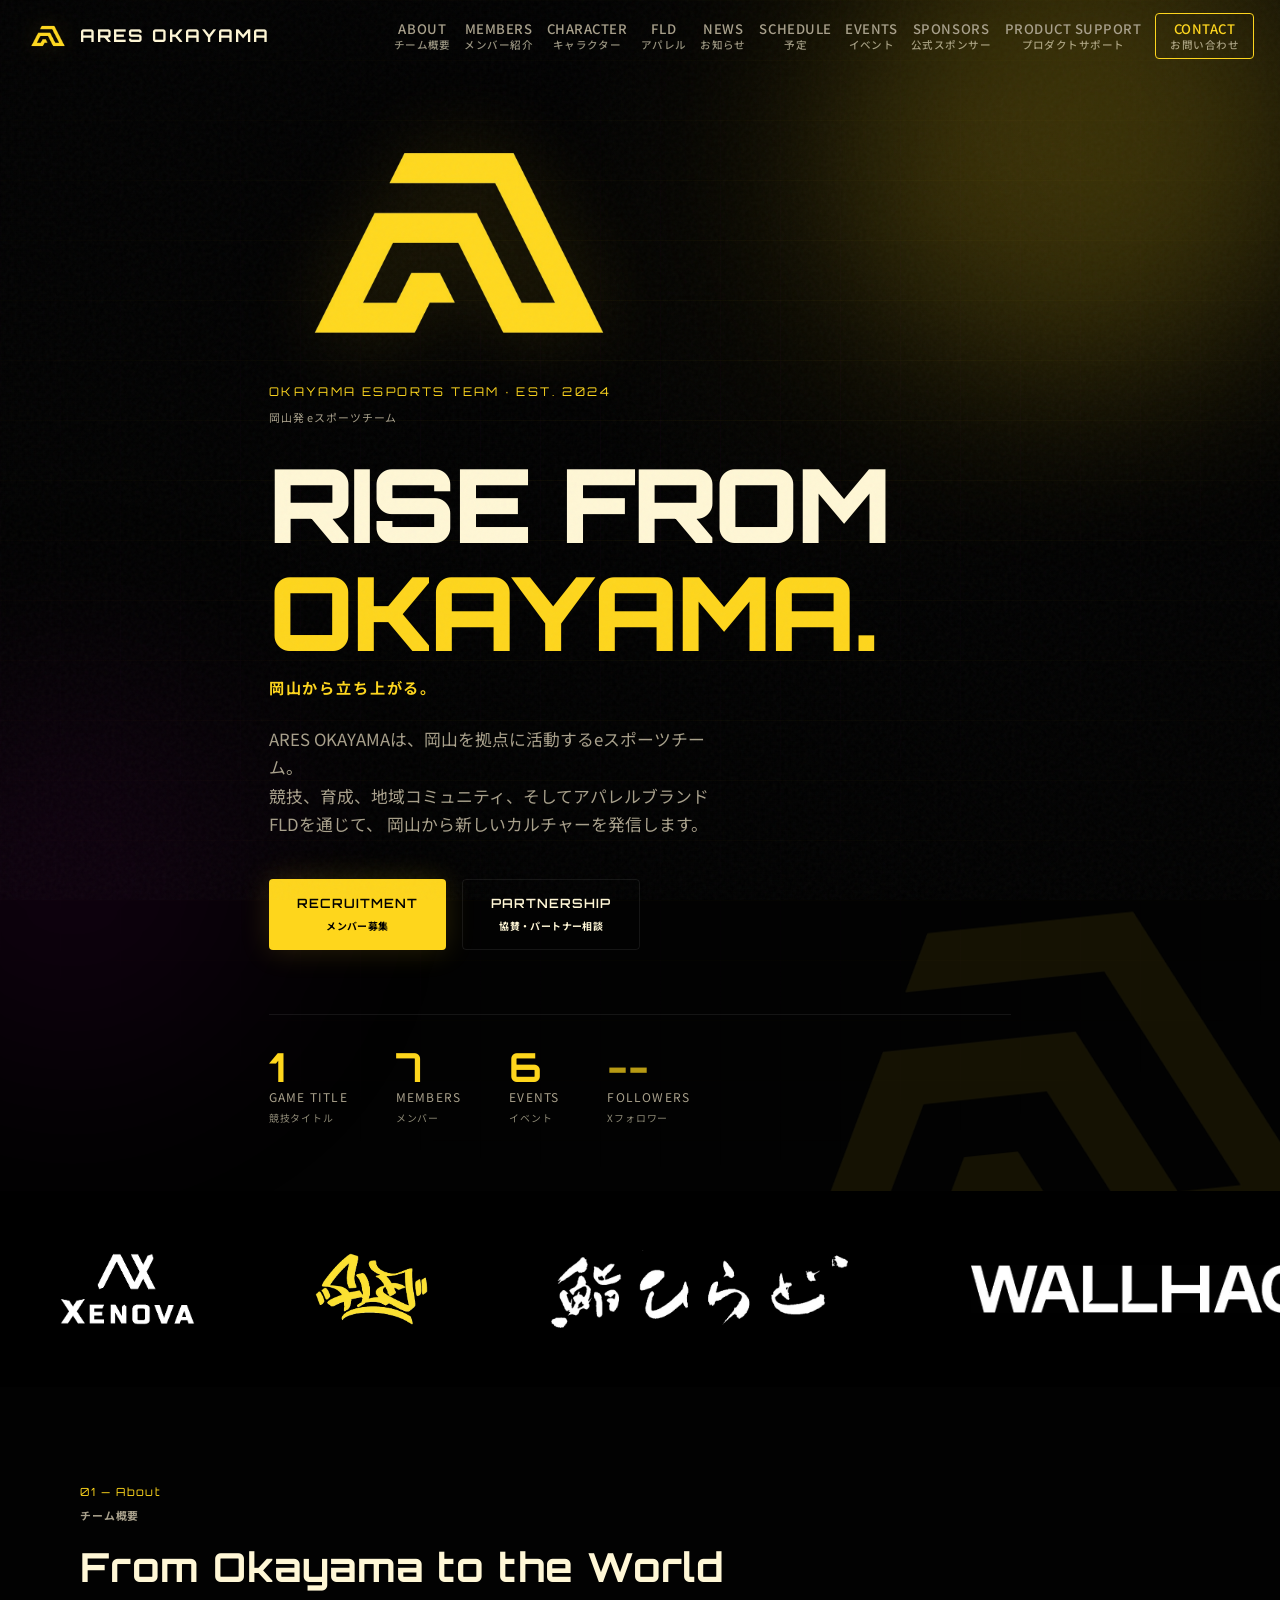
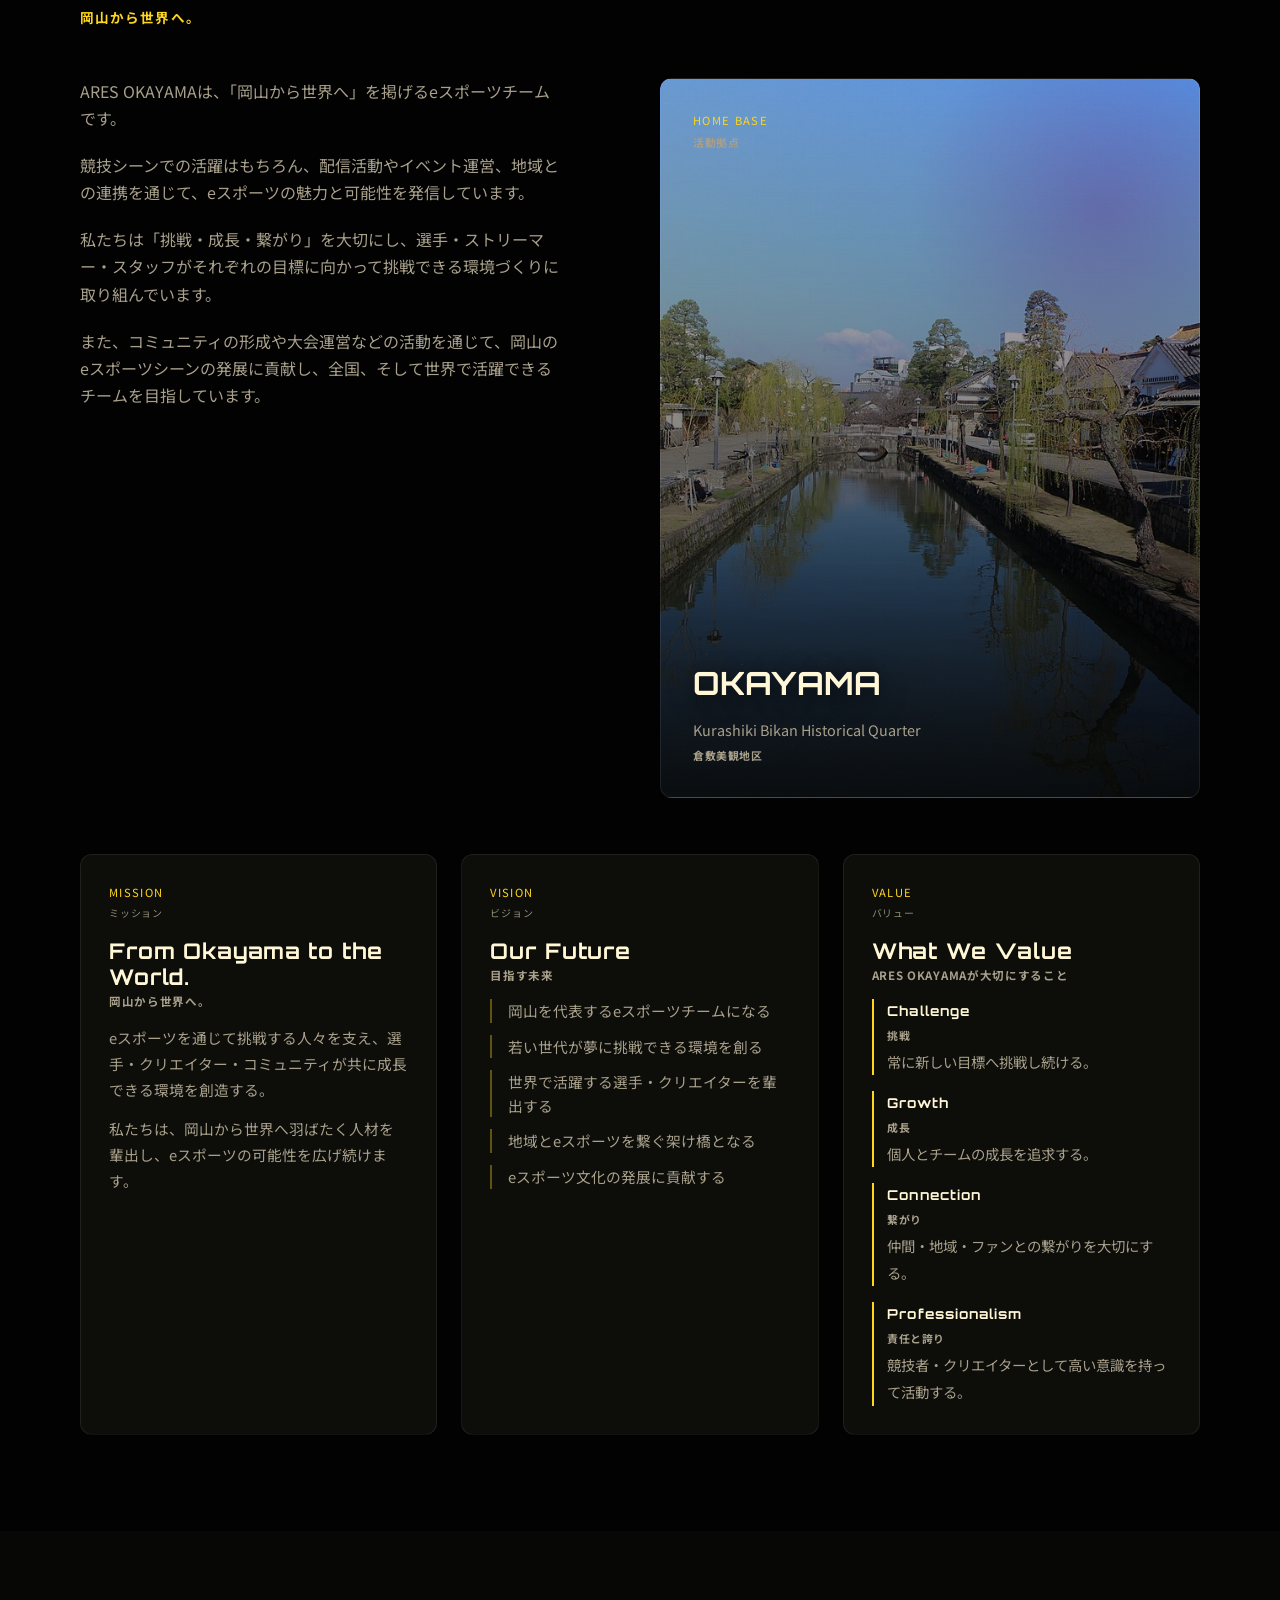
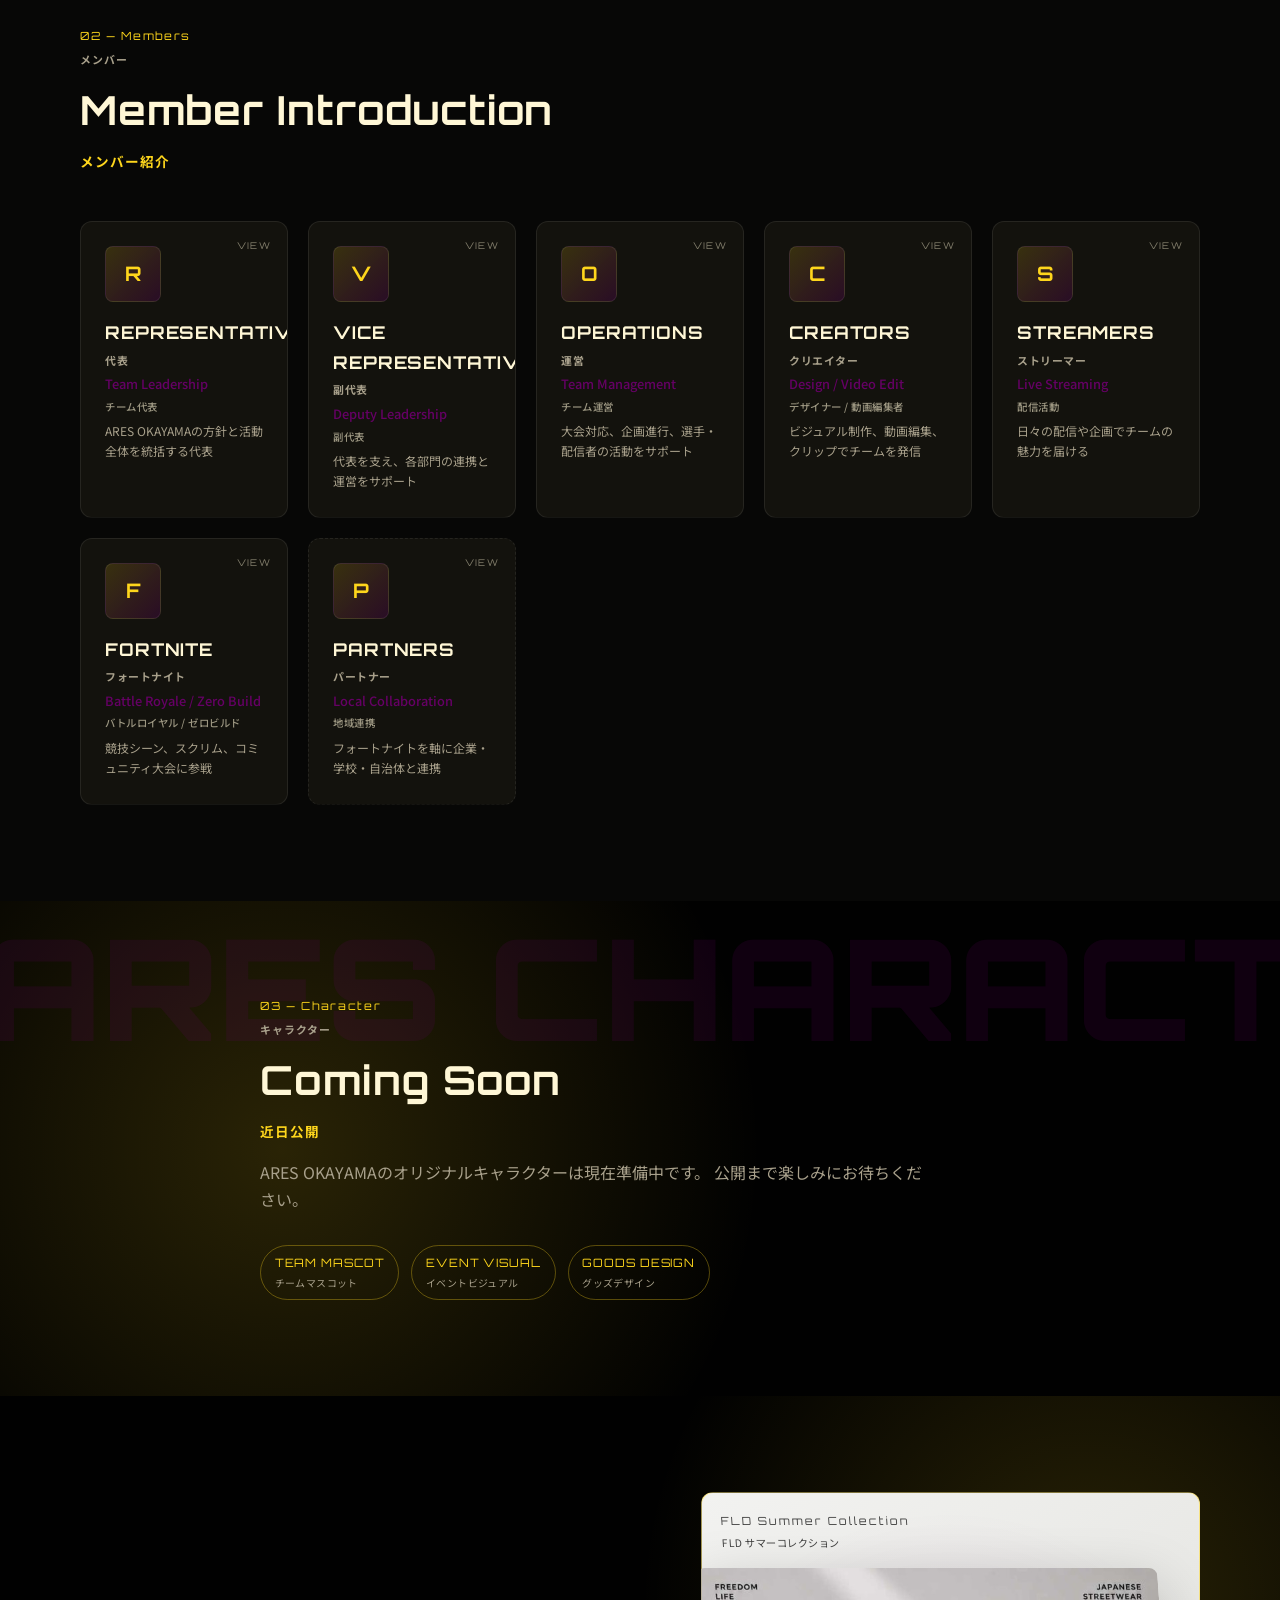
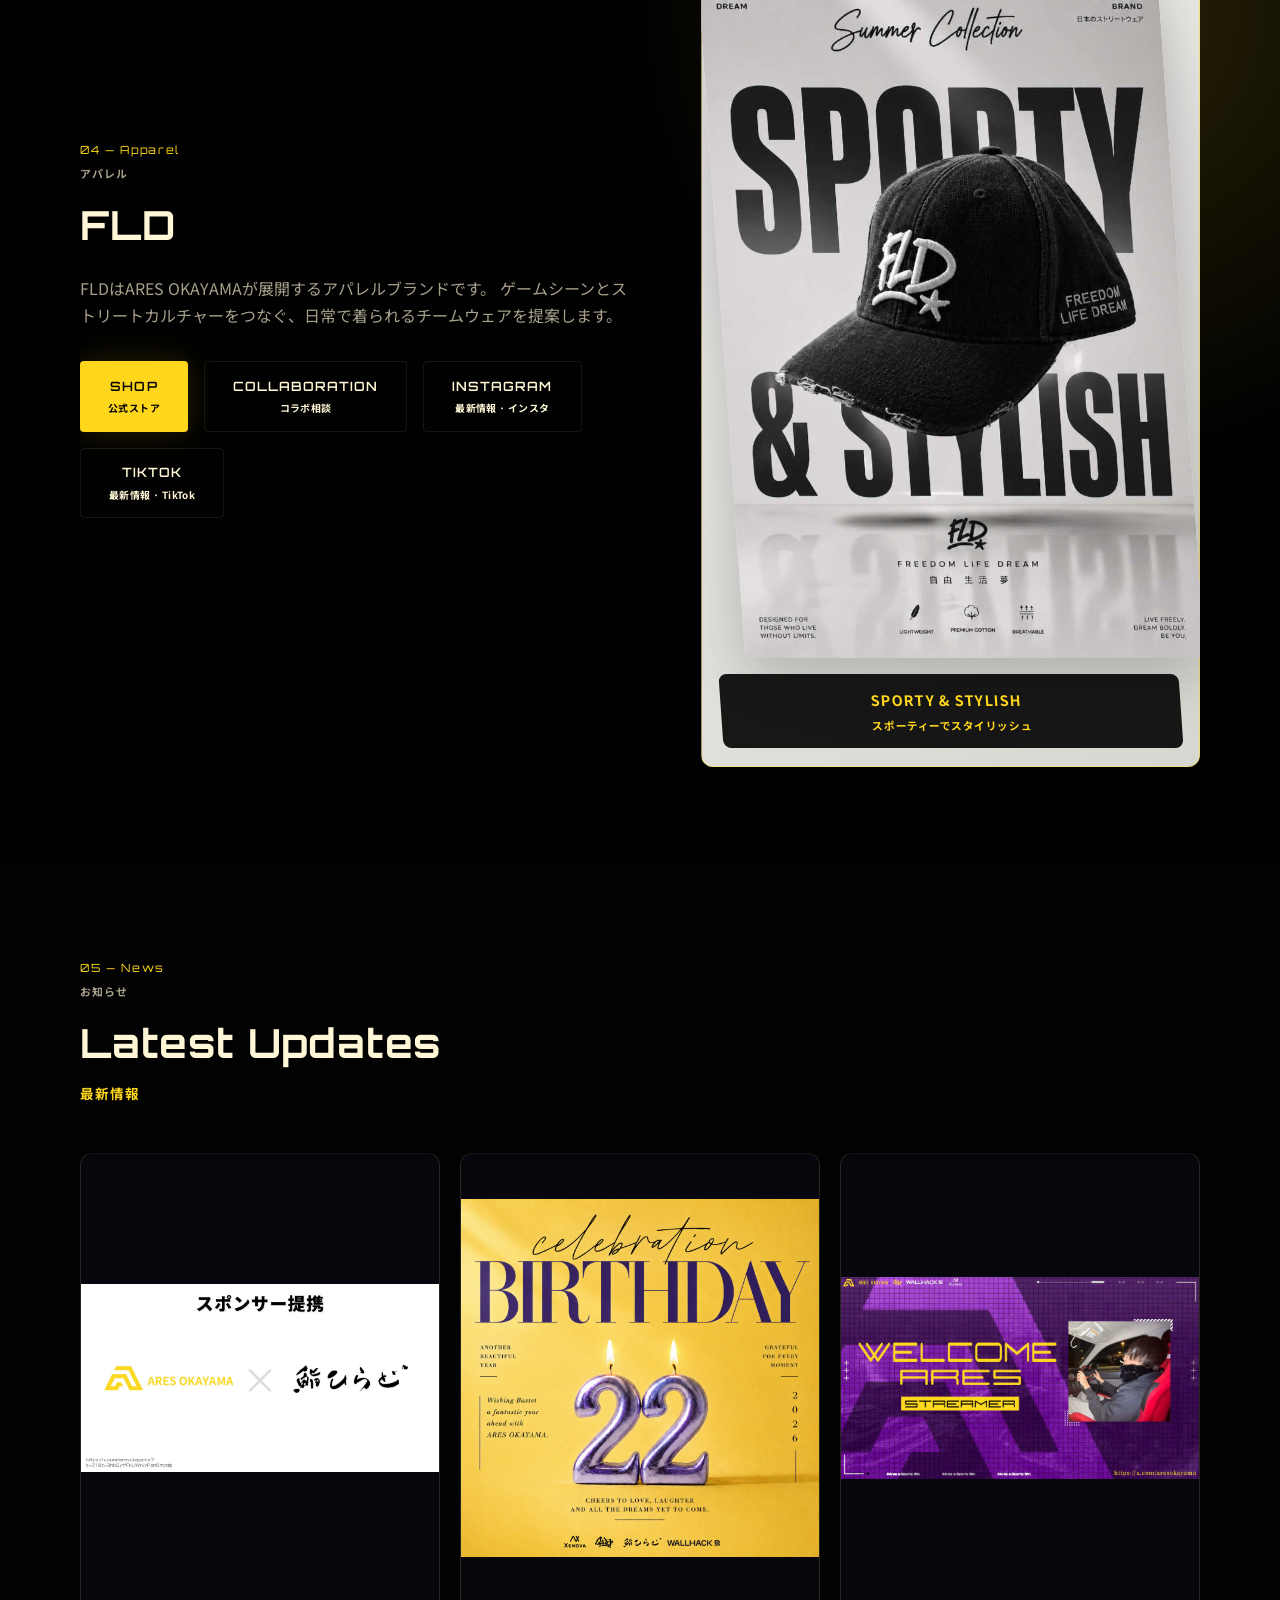
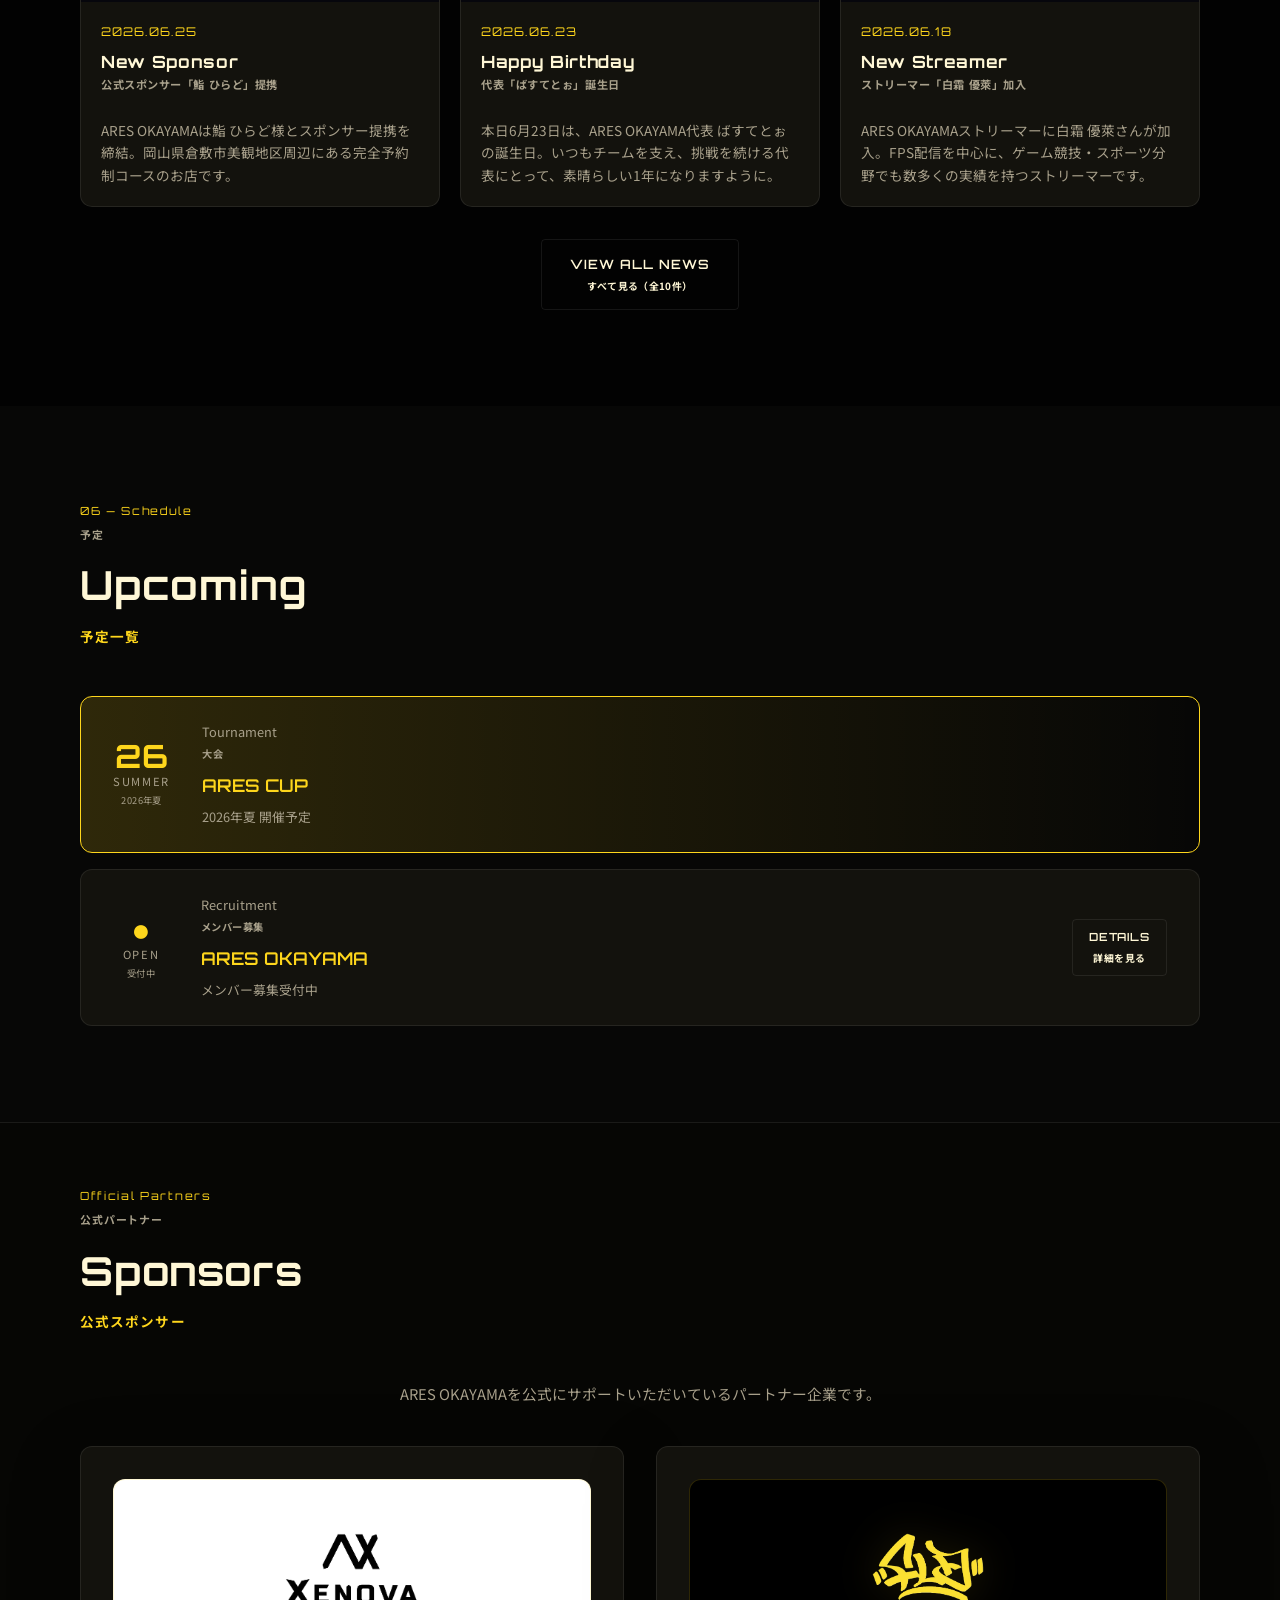
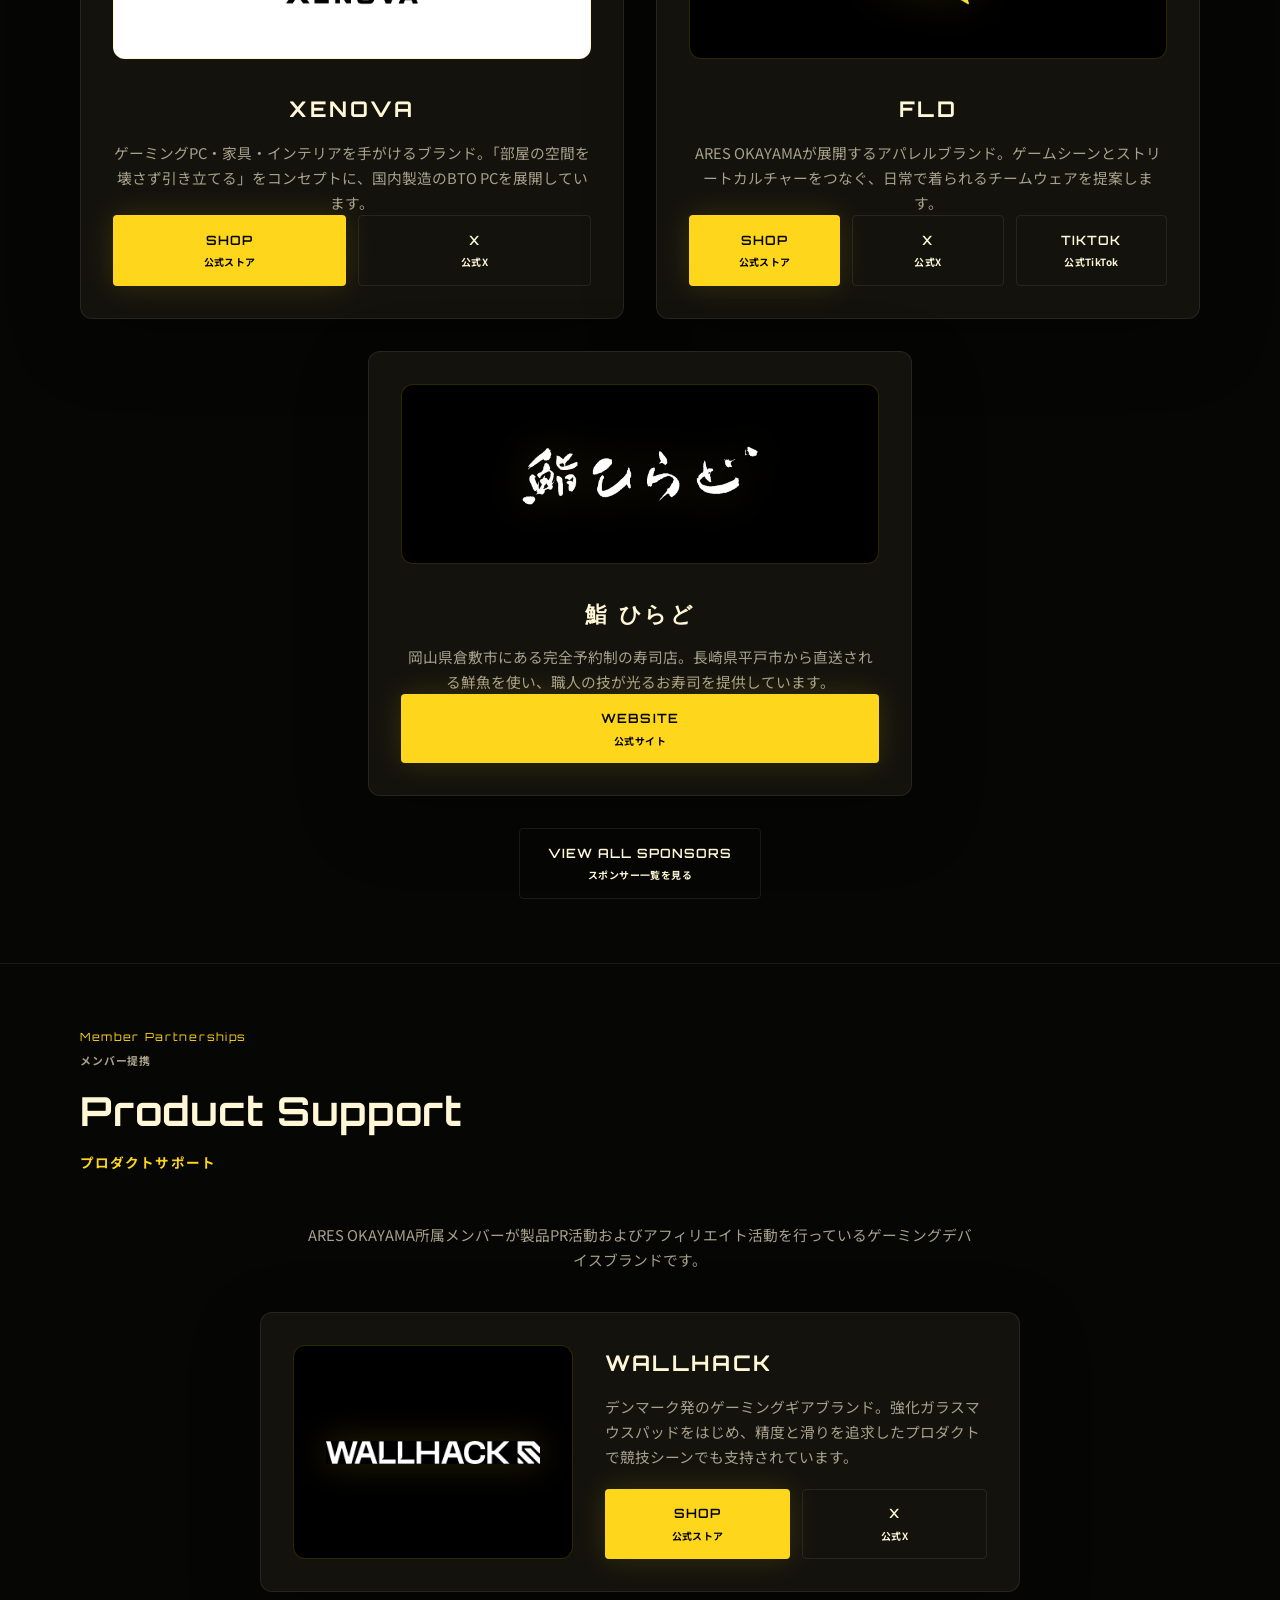
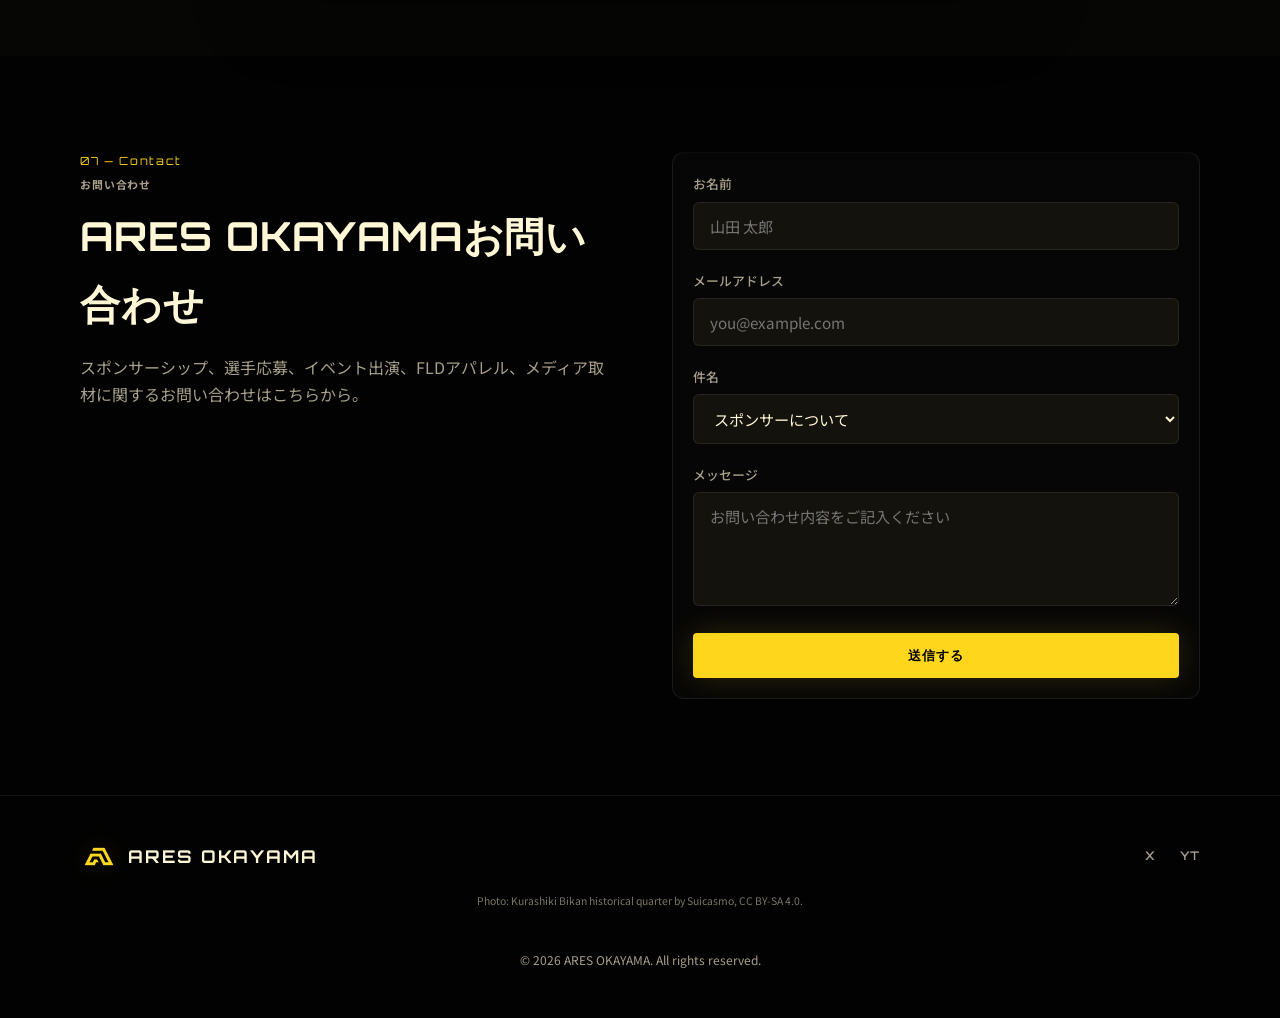
==== commit e54c93d1: "Add files via upload" ====
--- a/index.html
+++ b/index.html
@@ -79,7 +79,7 @@
             <span class="stat-label">Game Title<small>競技タイトル</small></span>
           </div>
           <div class="stat">
-            <span class="stat-value" data-count="6">0</span>
+            <span class="stat-value" data-count="7">0</span>
             <span class="stat-label">Members<small>メンバー</small></span>
           </div>
           <div class="stat">
@@ -233,7 +233,7 @@
             <div class="member-panel" aria-hidden="true">
               <p class="member-panel-title">Member List<small>運営メンバー</small></p>
               <ul>
-                <li><span>Operations</span><strong>Coming Soon</strong></li>
+                <li><span>Operations</span><strong>L1NXs</strong></li>
               </ul>
             </div>
           </article>
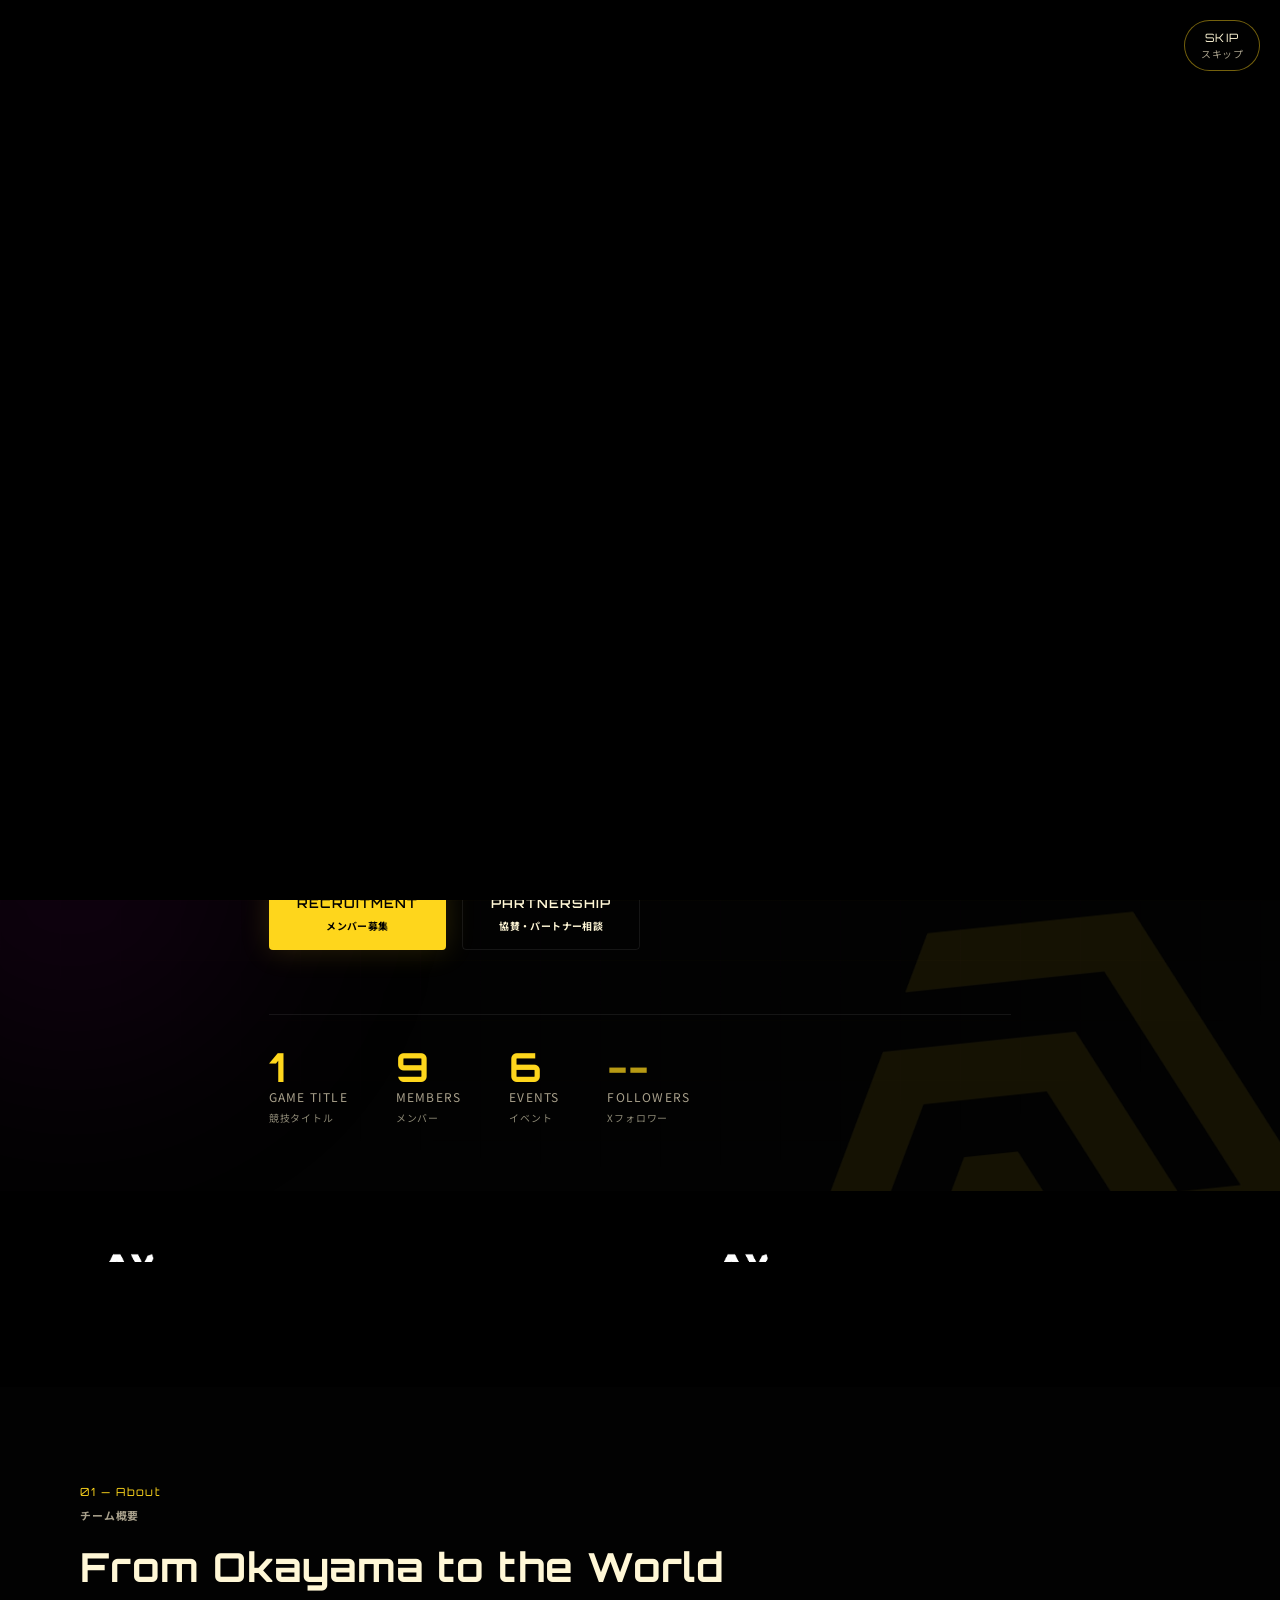
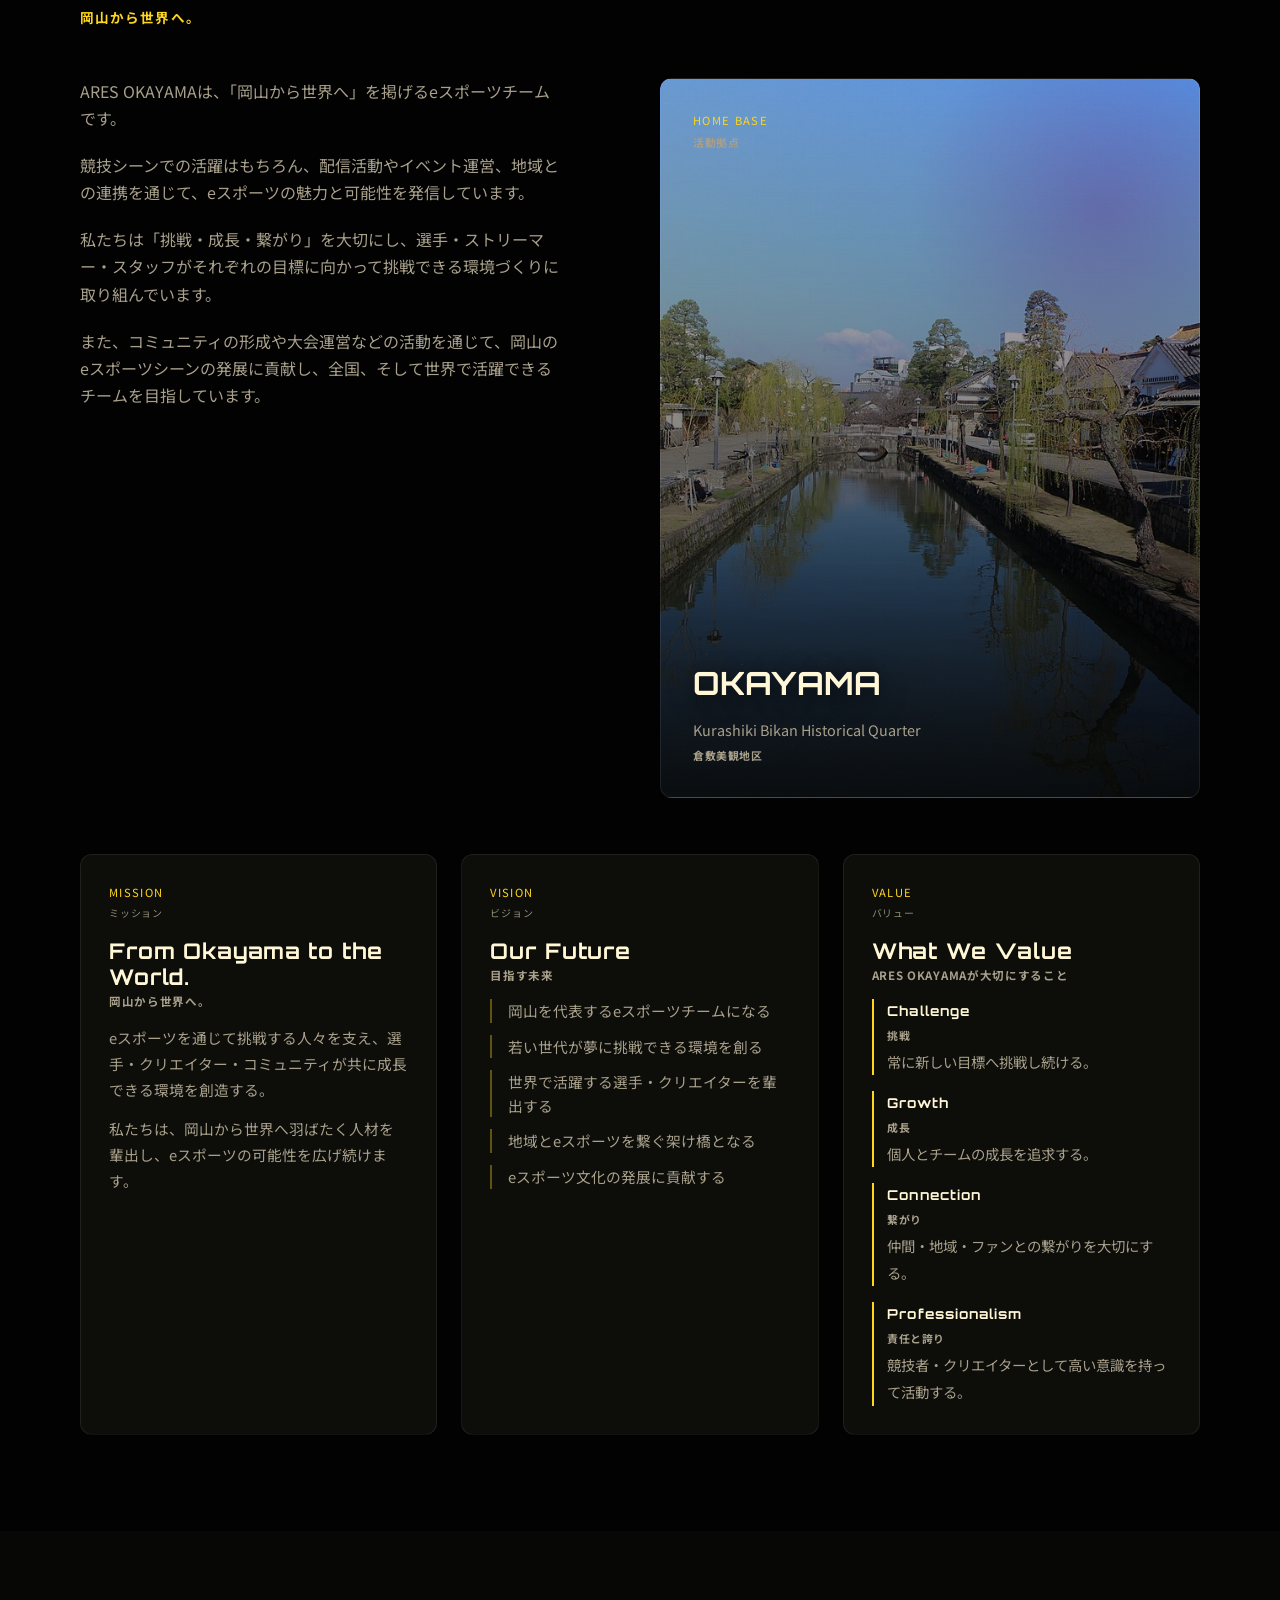
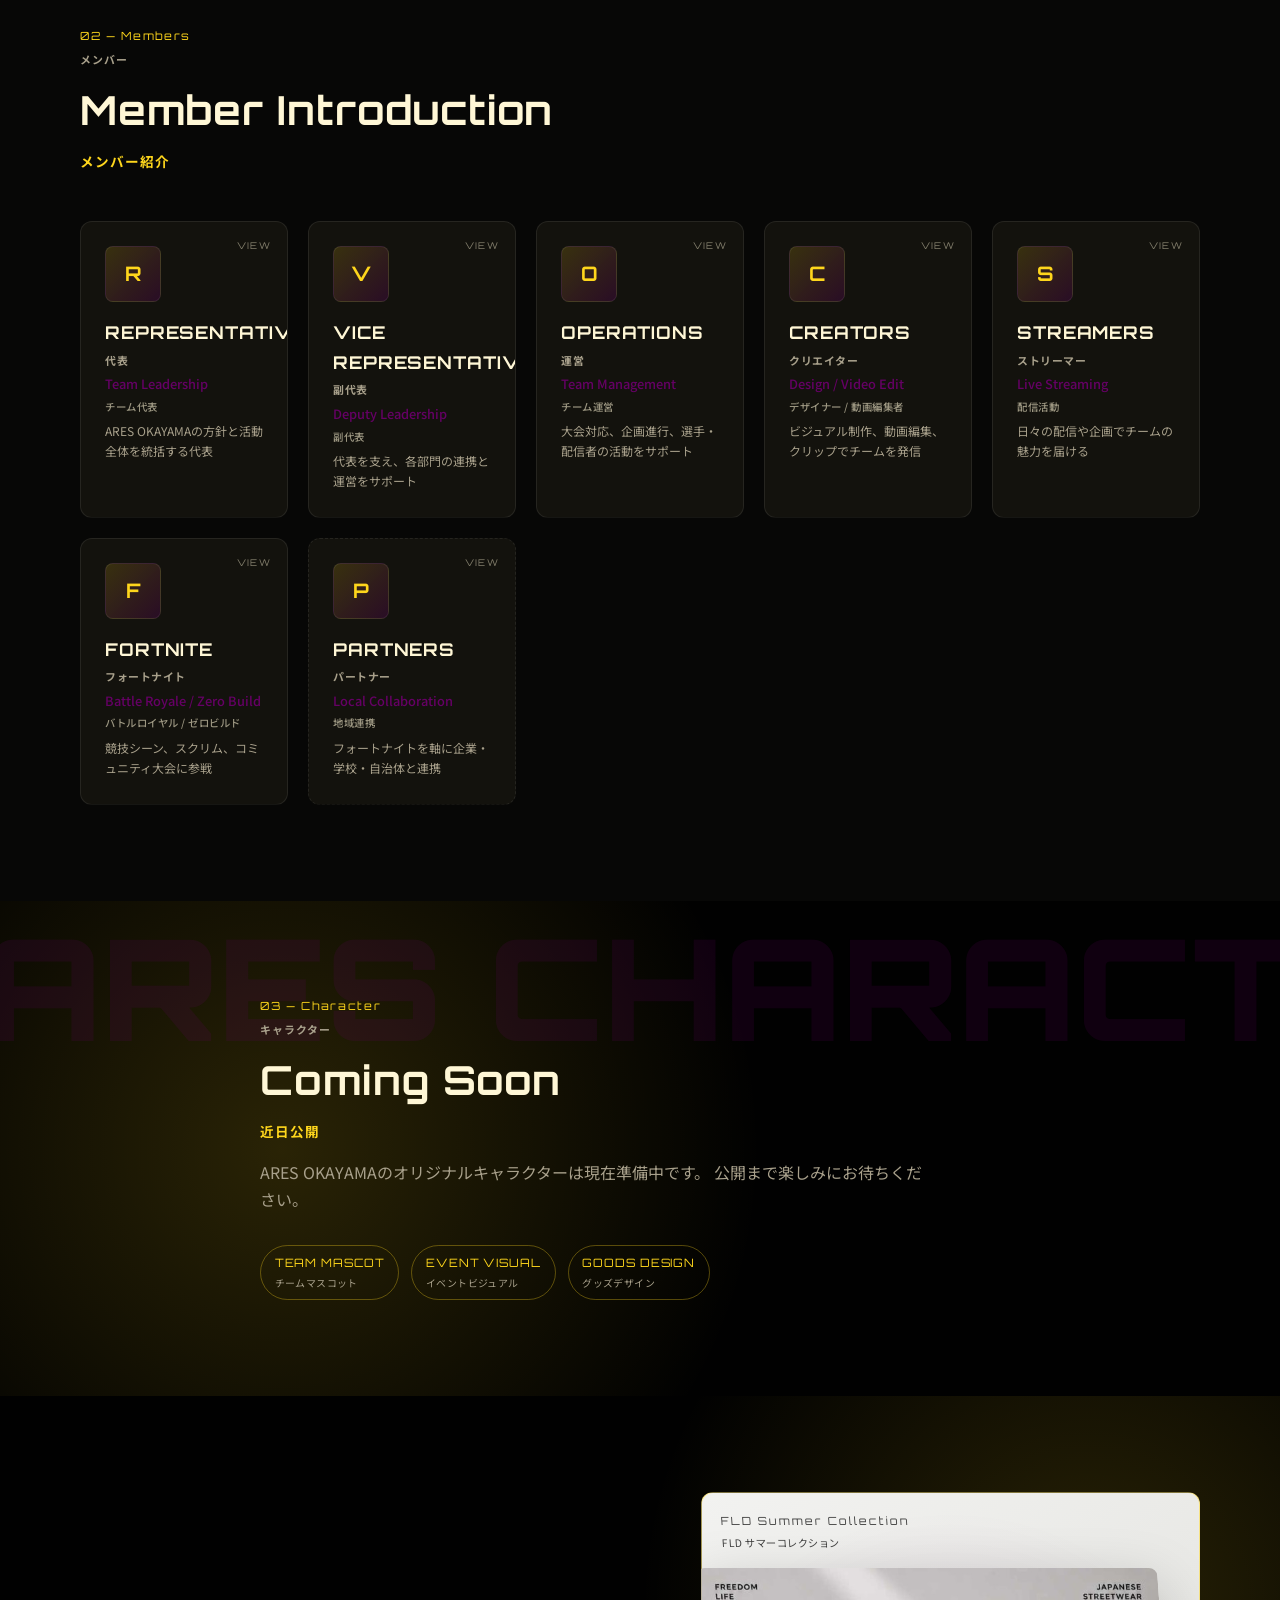
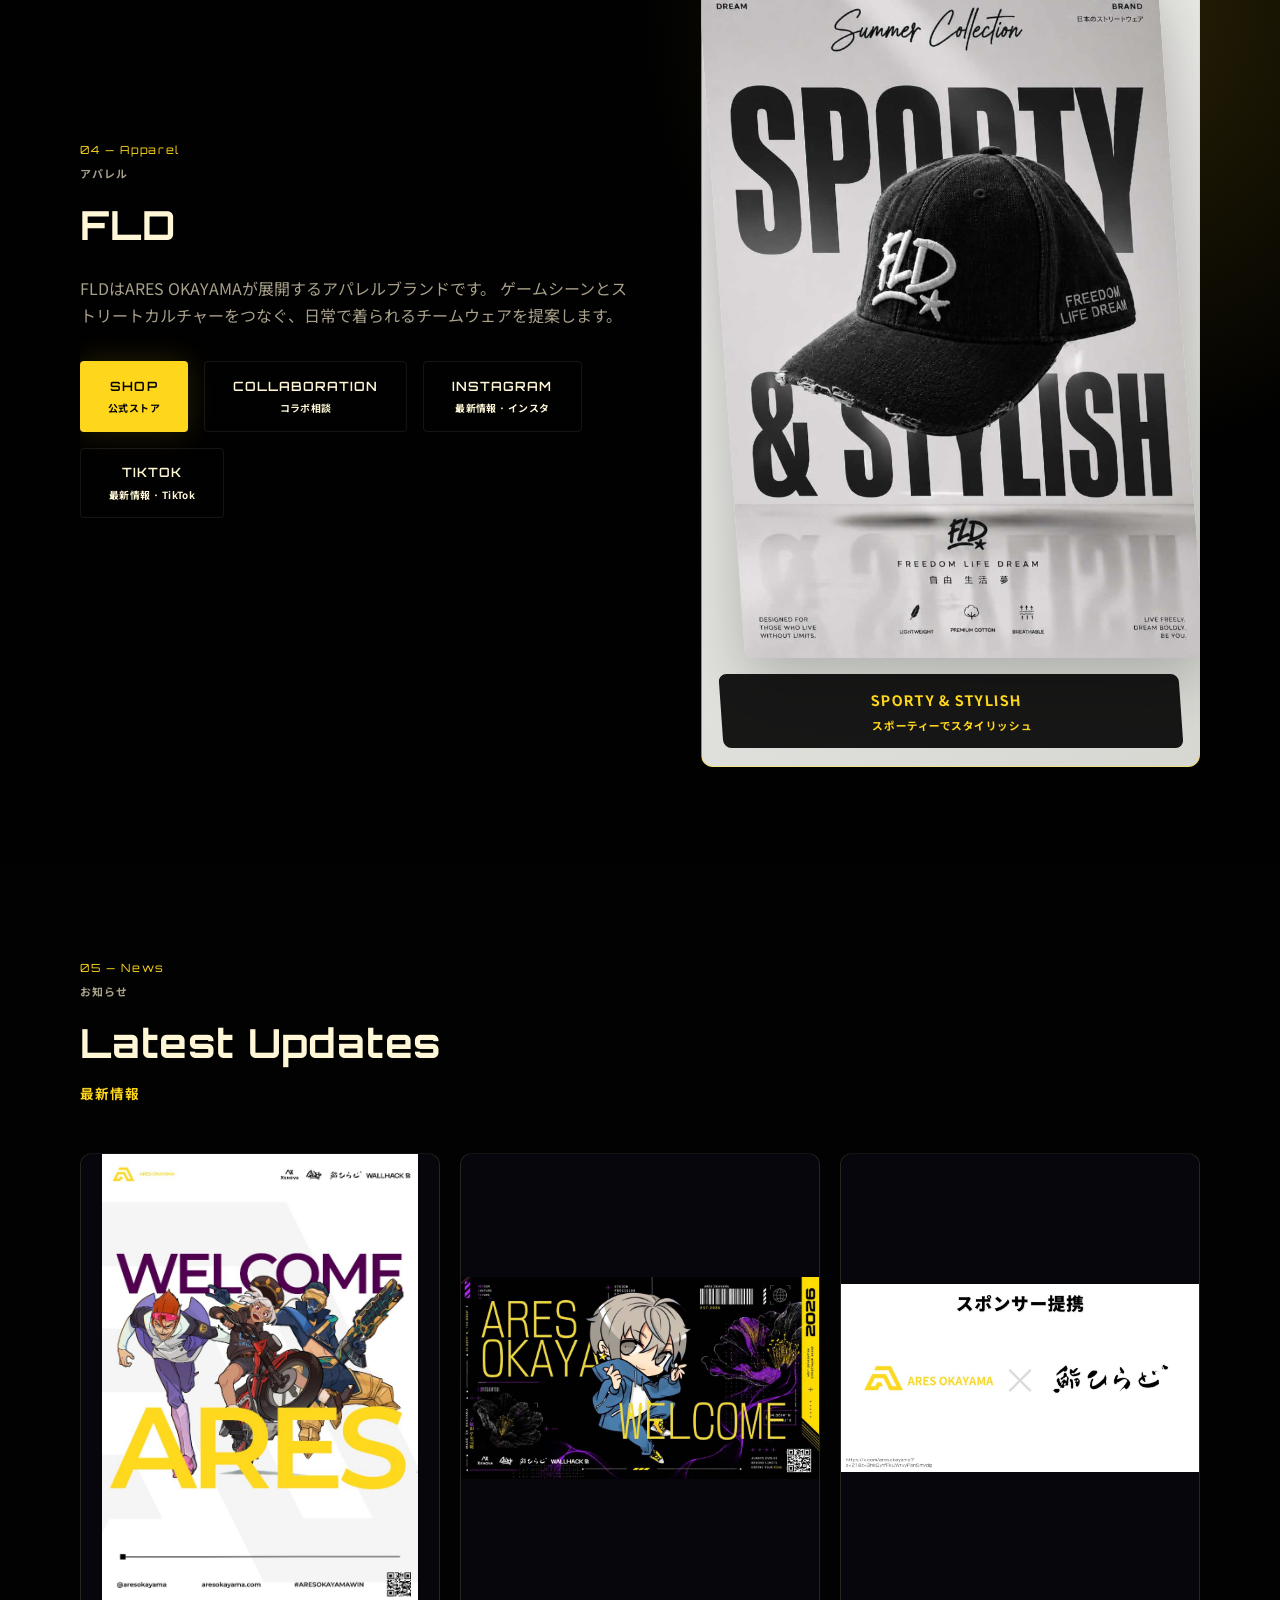
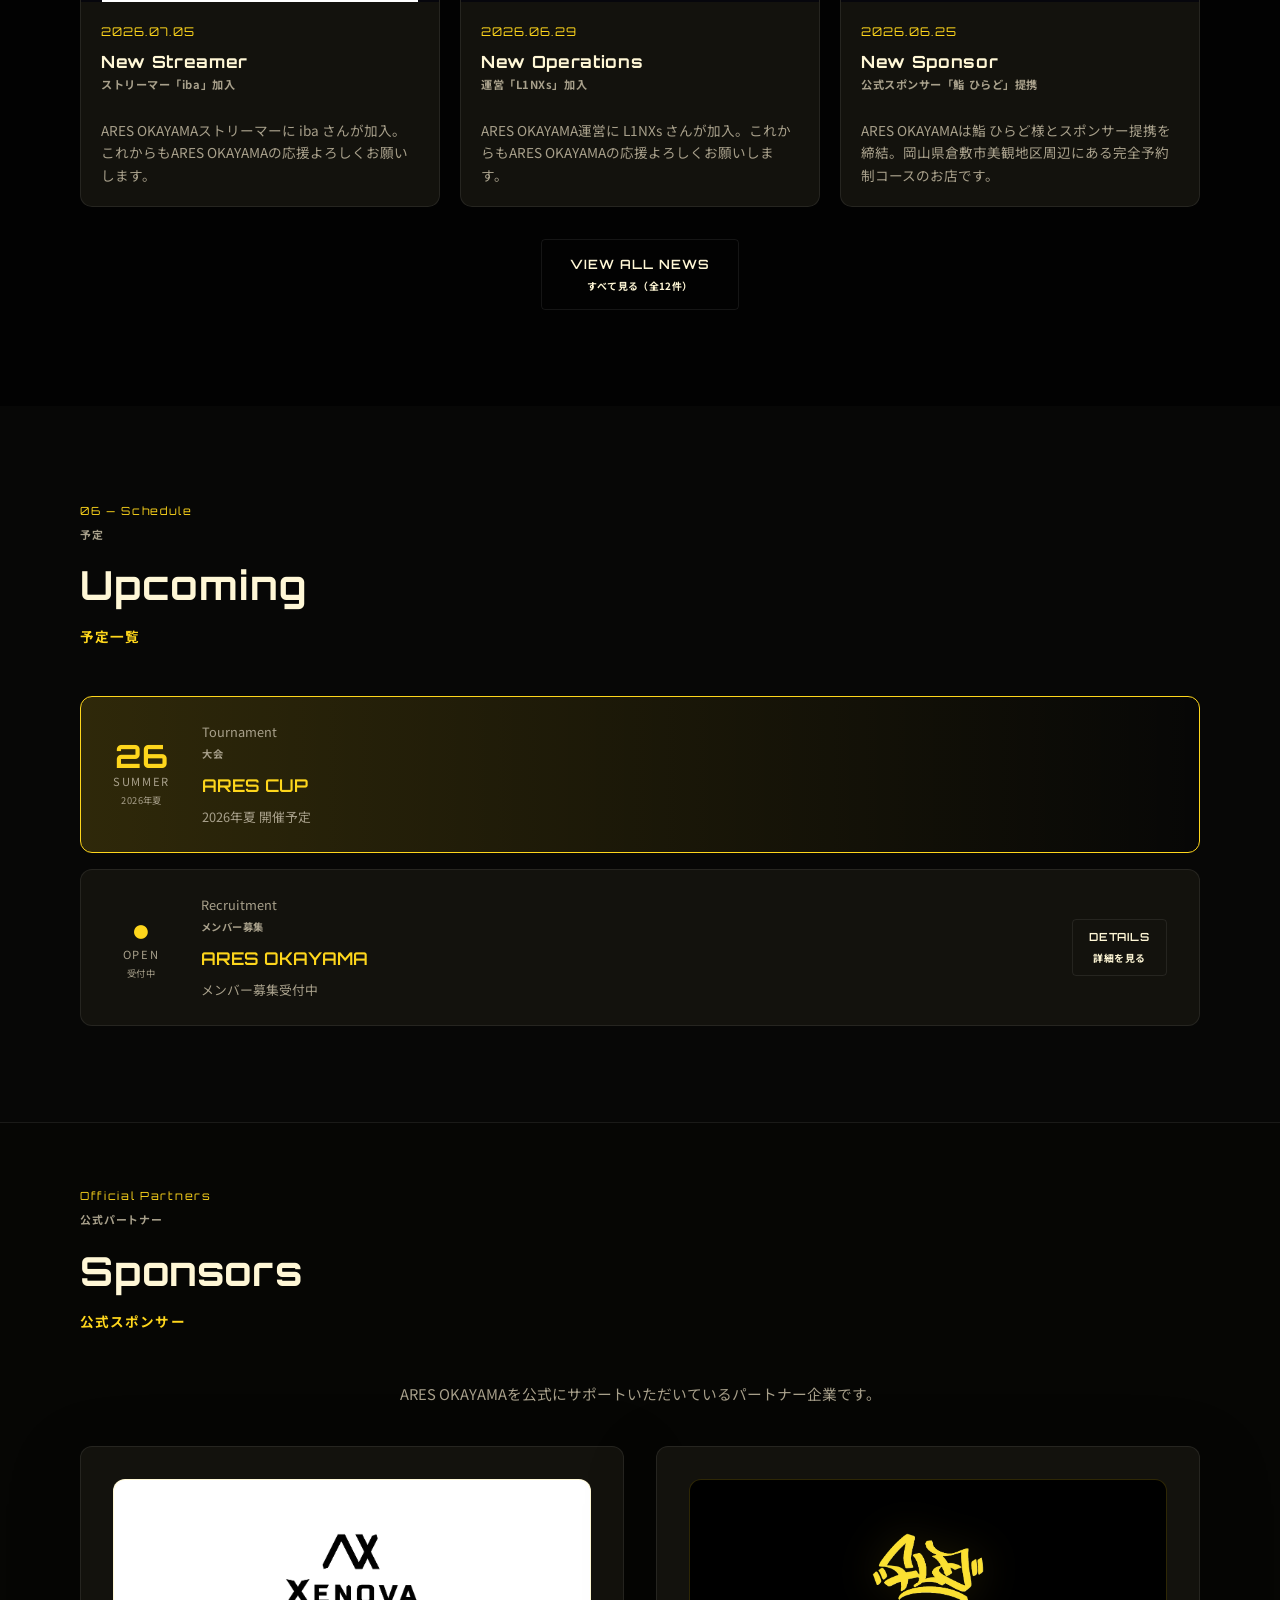
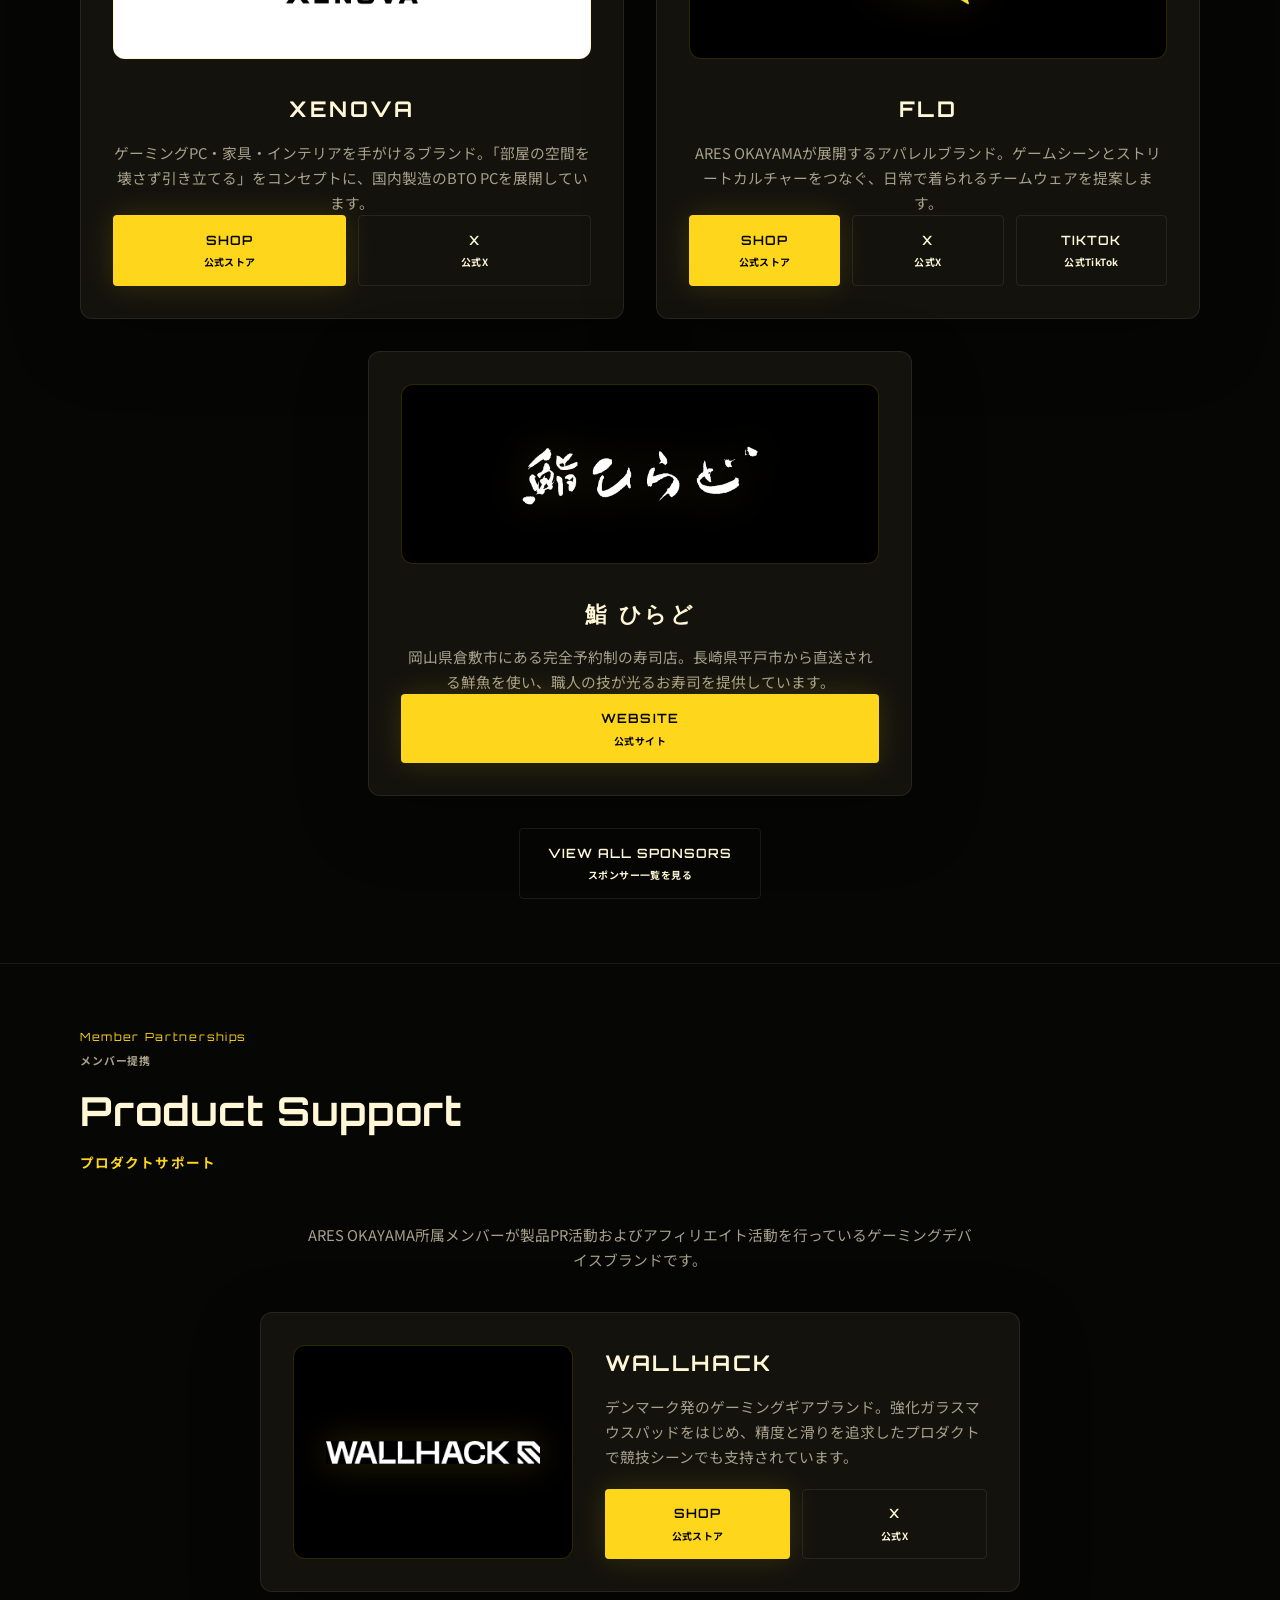
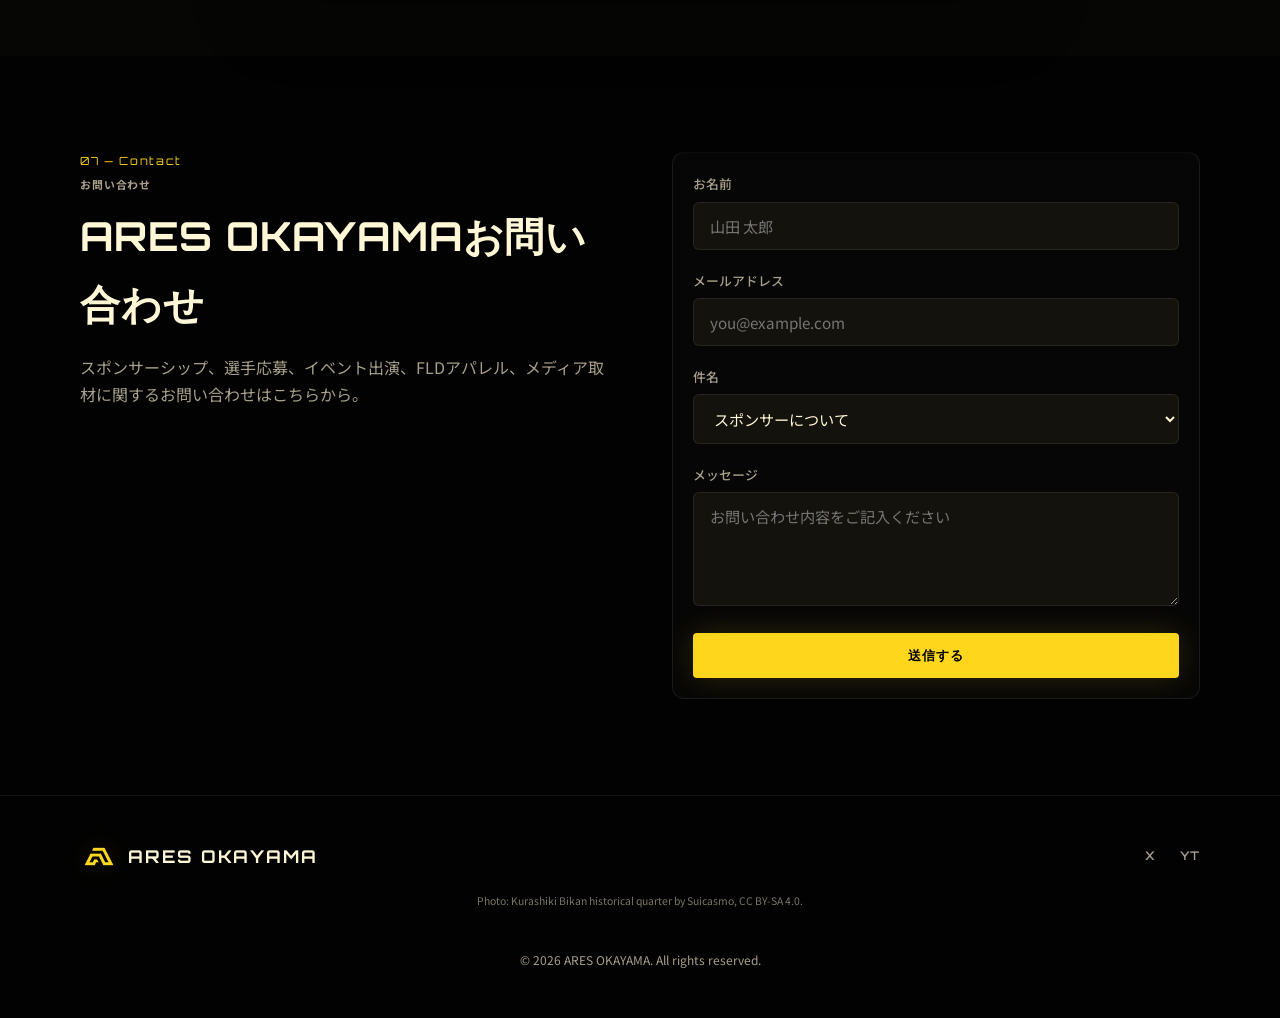
==== commit 777b7ef1: "Add files via upload" ====
--- a/index.html
+++ b/index.html
@@ -11,6 +11,14 @@
   <link rel="stylesheet" href="styles.css" />
 </head>
 <body>
+  <div class="intro-video" id="introVideo" aria-hidden="false">
+    <video class="intro-video-player" id="introVideoPlayer" playsinline preload="auto">
+      <source src="ares-web-intro.mov" type="video/quicktime" />
+    </video>
+    <button type="button" class="intro-video-skip" id="introVideoSkip" aria-label="イントロをスキップ">
+      <span>Skip</span><small>スキップ</small>
+    </button>
+  </div>
   <div class="site-background" aria-hidden="true">
     <video class="site-background-video" autoplay muted loop playsinline preload="metadata">
       <source src="ARES_WE_WANT_YOU_FHD-2-hq.mp4" type="video/mp4" />
@@ -79,7 +87,7 @@
             <span class="stat-label">Game Title<small>競技タイトル</small></span>
           </div>
           <div class="stat">
-            <span class="stat-value" data-count="7">0</span>
+            <span class="stat-value" data-count="9">0</span>
             <span class="stat-label">Members<small>メンバー</small></span>
           </div>
           <div class="stat">
@@ -265,6 +273,7 @@
                 <li><span>Streamer</span><strong>Rax1e | らくしぃ</strong></li>
                 <li><span>Streamer</span><strong>うらすけ</strong></li>
                 <li><span>Streamer</span><strong>白霜 優萊</strong></li>
+                <li><span>Streamer</span><strong>iba</strong></li>
               </ul>
             </div>
           </article>
--- a/styles.css
+++ b/styles.css
@@ -161,6 +161,76 @@
   pointer-events: none;
 }
 
+/* Opening intro video */
+body.intro-active {
+  overflow: hidden;
+}
+
+.intro-video {
+  position: fixed;
+  inset: 0;
+  z-index: 10002;
+  display: grid;
+  place-items: center;
+  background: #000;
+  transition: opacity 0.7s ease, visibility 0.7s ease;
+}
+
+.intro-video--done {
+  opacity: 0;
+  visibility: hidden;
+  pointer-events: none;
+}
+
+.intro-video-player {
+  width: 100%;
+  height: 100%;
+  max-width: 100vw;
+  max-height: 100vh;
+  display: block;
+  object-fit: contain;
+  object-position: center;
+  background: #000;
+  transform: translateZ(0);
+  backface-visibility: hidden;
+}
+
+.intro-video-skip {
+  position: absolute;
+  top: 1.25rem;
+  right: 1.25rem;
+  z-index: 1;
+  display: inline-flex;
+  flex-direction: column;
+  align-items: center;
+  gap: 0.1rem;
+  padding: 0.55rem 1rem;
+  border: 1px solid rgba(254, 214, 28, 0.45);
+  border-radius: 999px;
+  background: rgba(2, 2, 2, 0.72);
+  color: var(--text);
+  font-family: var(--font-display);
+  font-size: 0.72rem;
+  letter-spacing: 0.12em;
+  text-transform: uppercase;
+  cursor: pointer;
+  transition: background var(--transition), border-color var(--transition), transform var(--transition);
+}
+
+.intro-video-skip small {
+  font-family: var(--font-body);
+  font-size: 0.62rem;
+  letter-spacing: 0.04em;
+  text-transform: none;
+  color: var(--text-muted);
+}
+
+.intro-video-skip:hover {
+  background: rgba(254, 214, 28, 0.12);
+  border-color: var(--accent);
+  transform: translateY(-1px);
+}
+
 .sr-only {
   position: absolute;
   width: 1px;
@@ -3046,6 +3116,10 @@
     overflow: auto;
   }
 
+  .intro-video {
+    display: none;
+  }
+
   .opening-poster {
     animation-duration: 3.4s !important;
   }
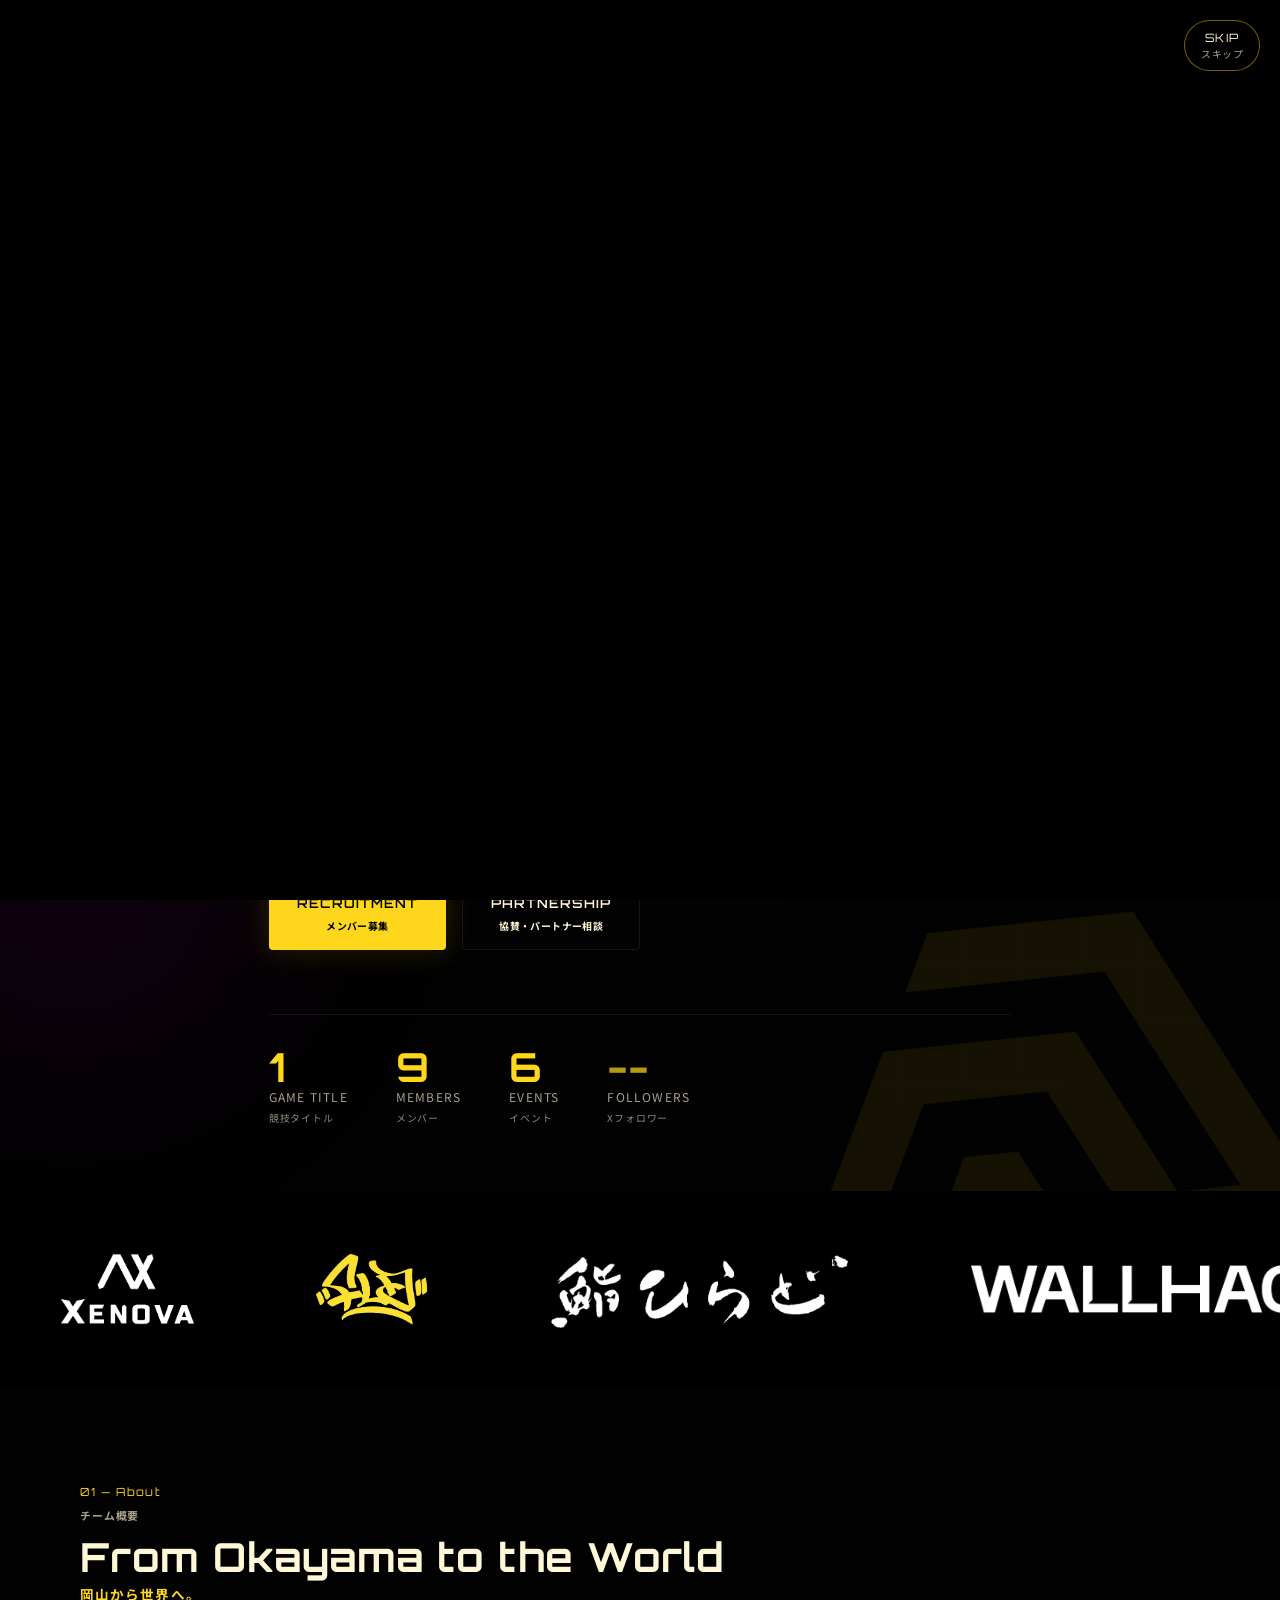
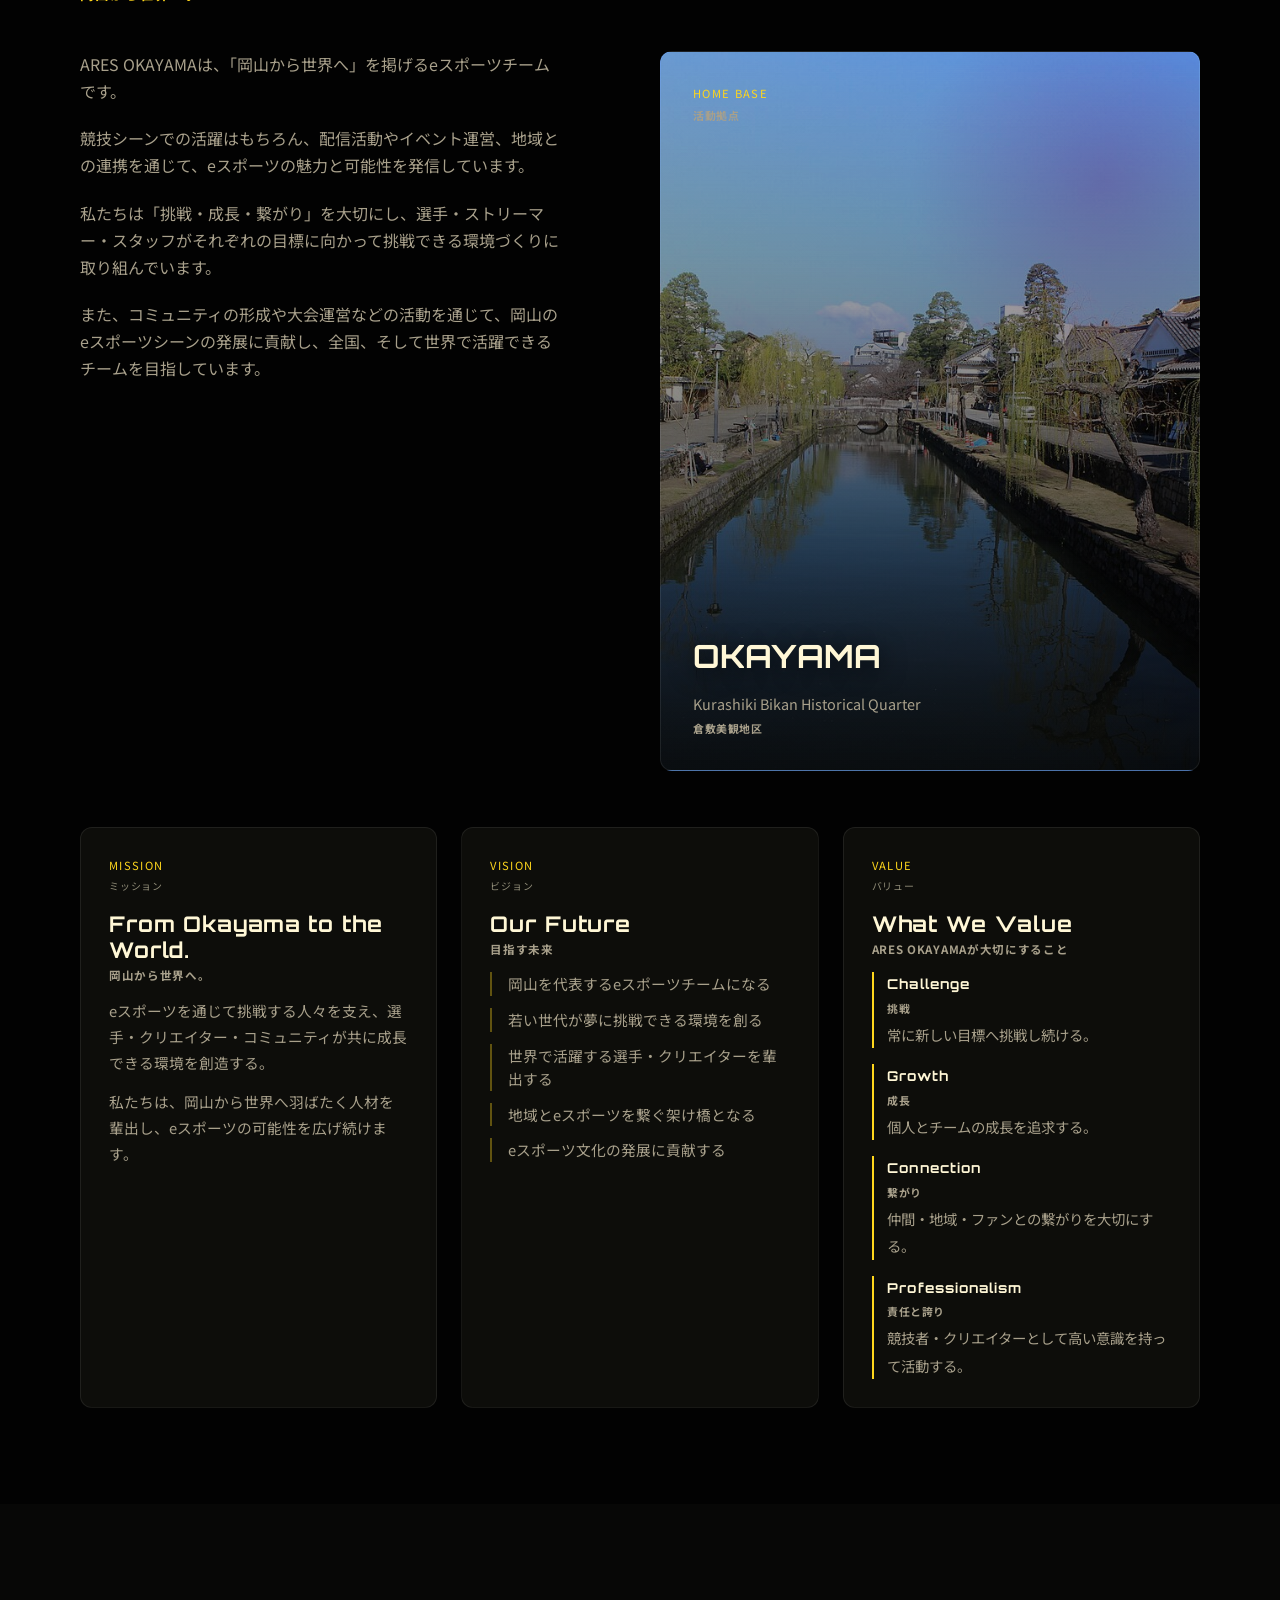
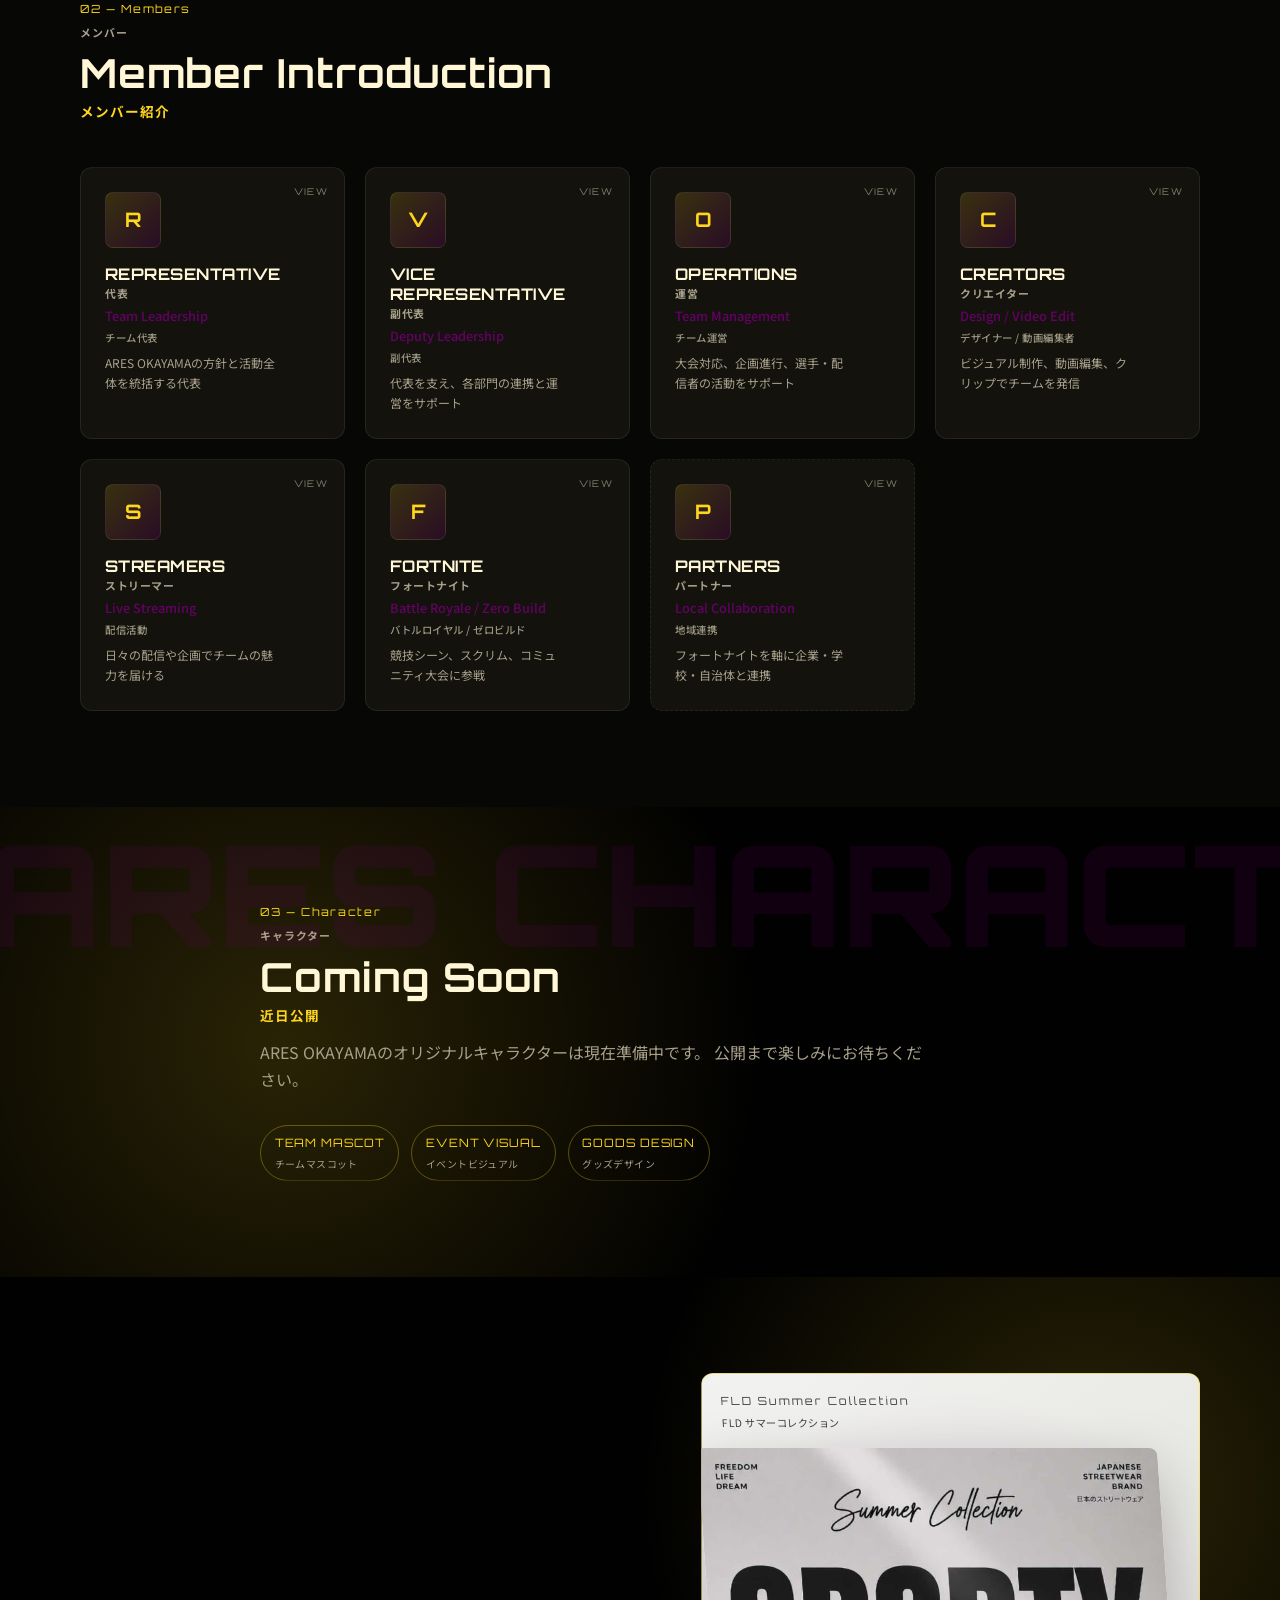
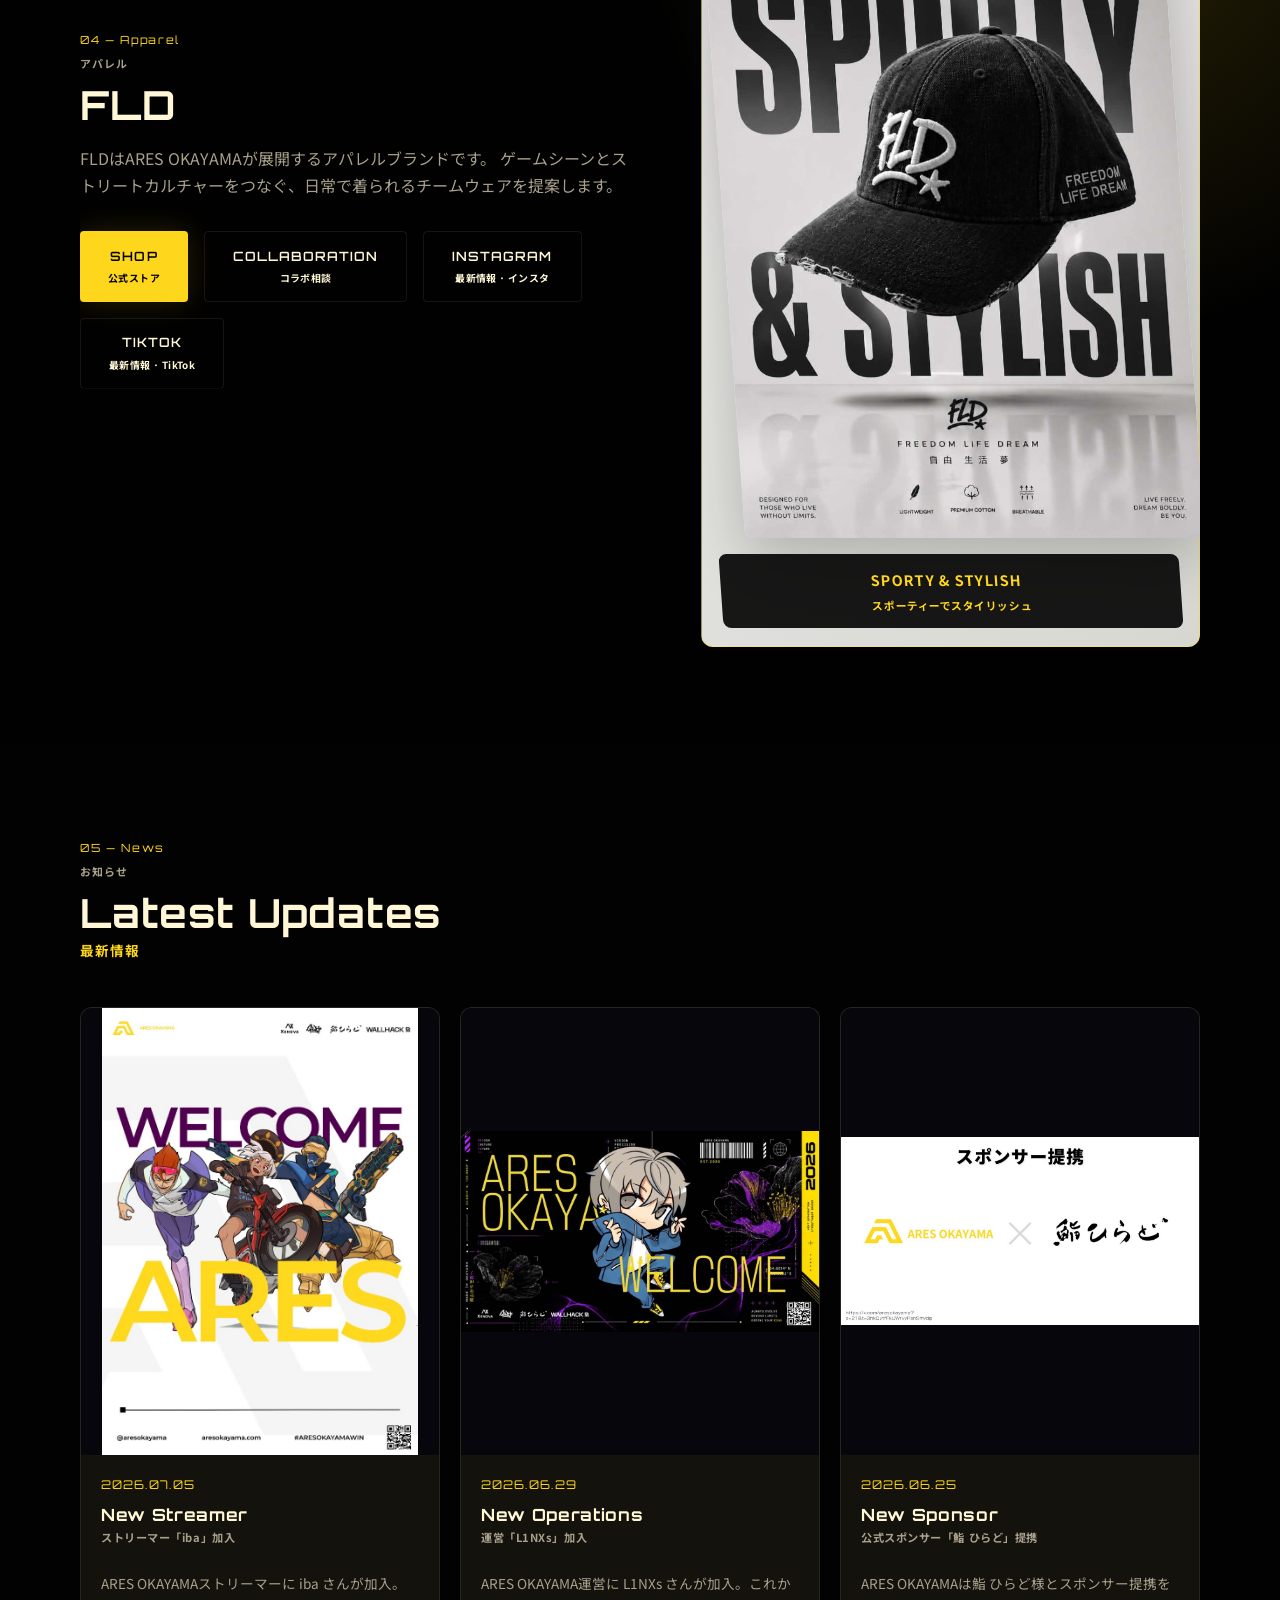
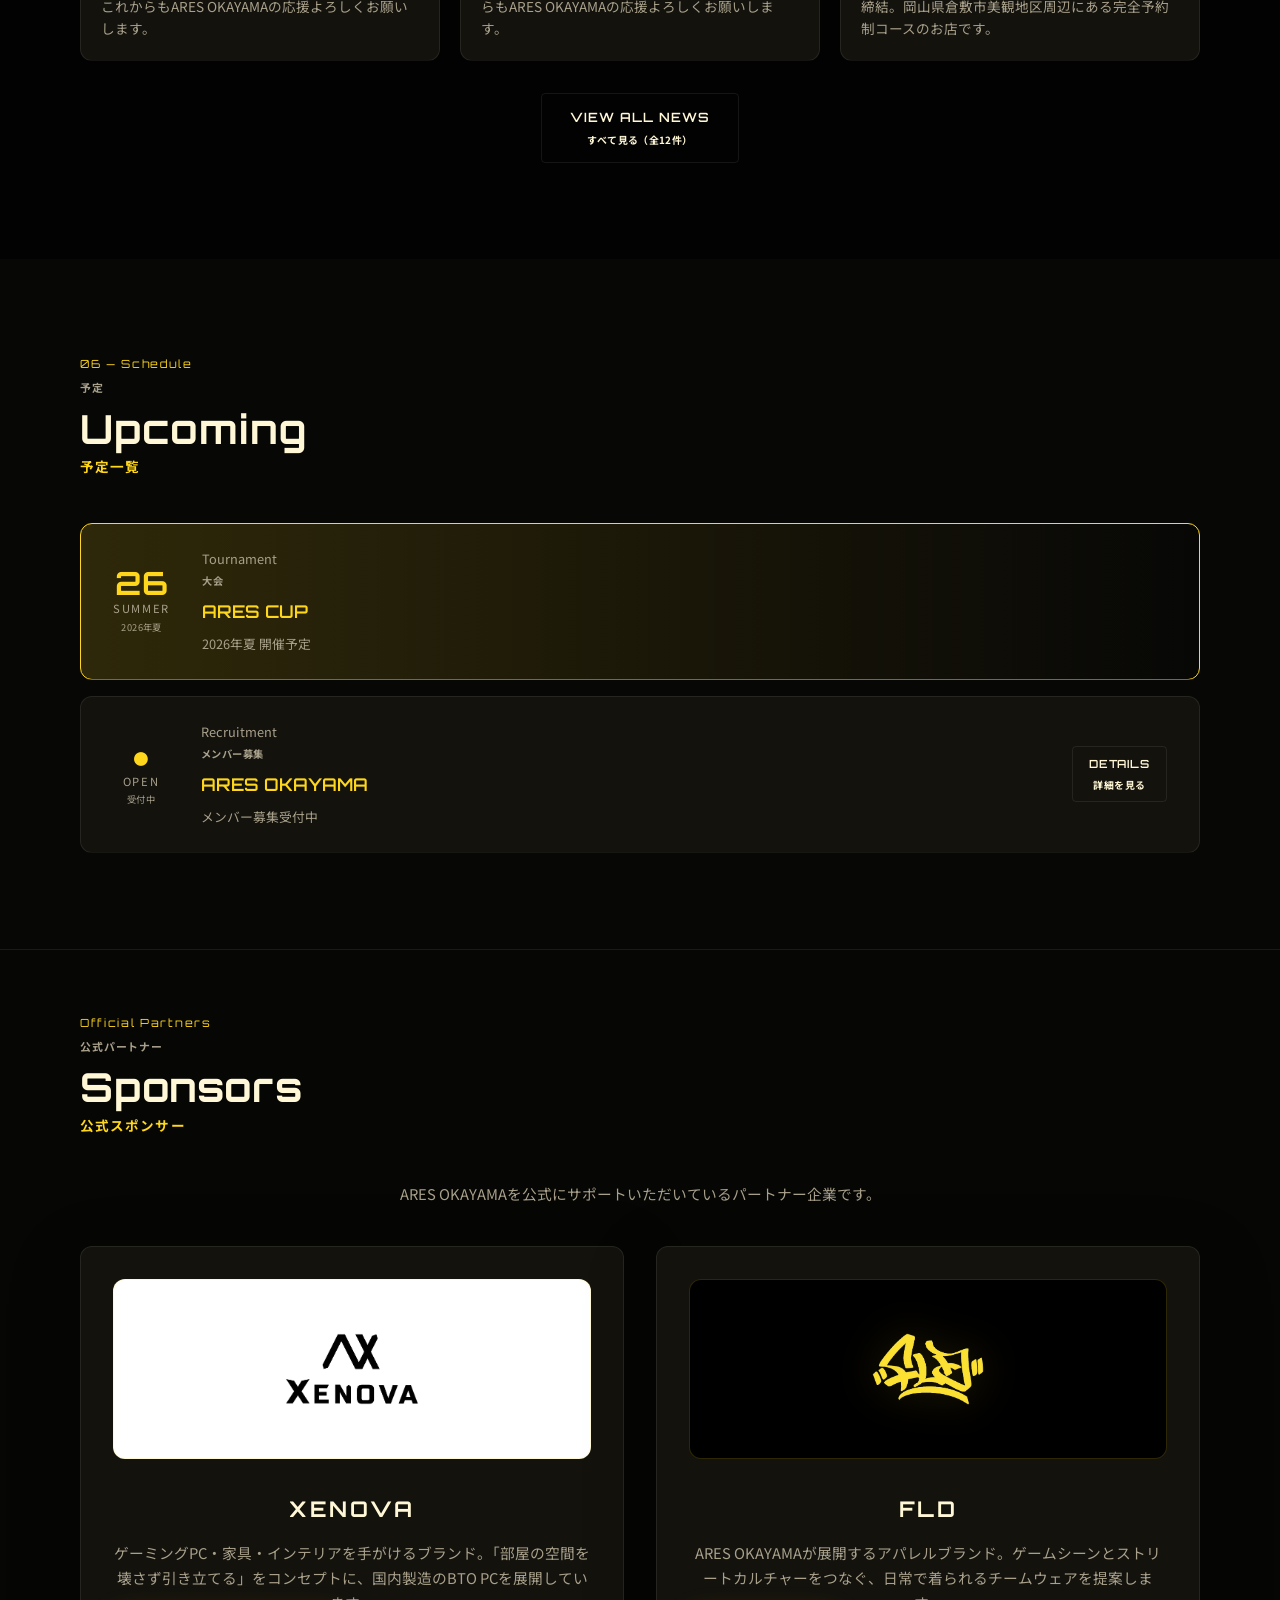
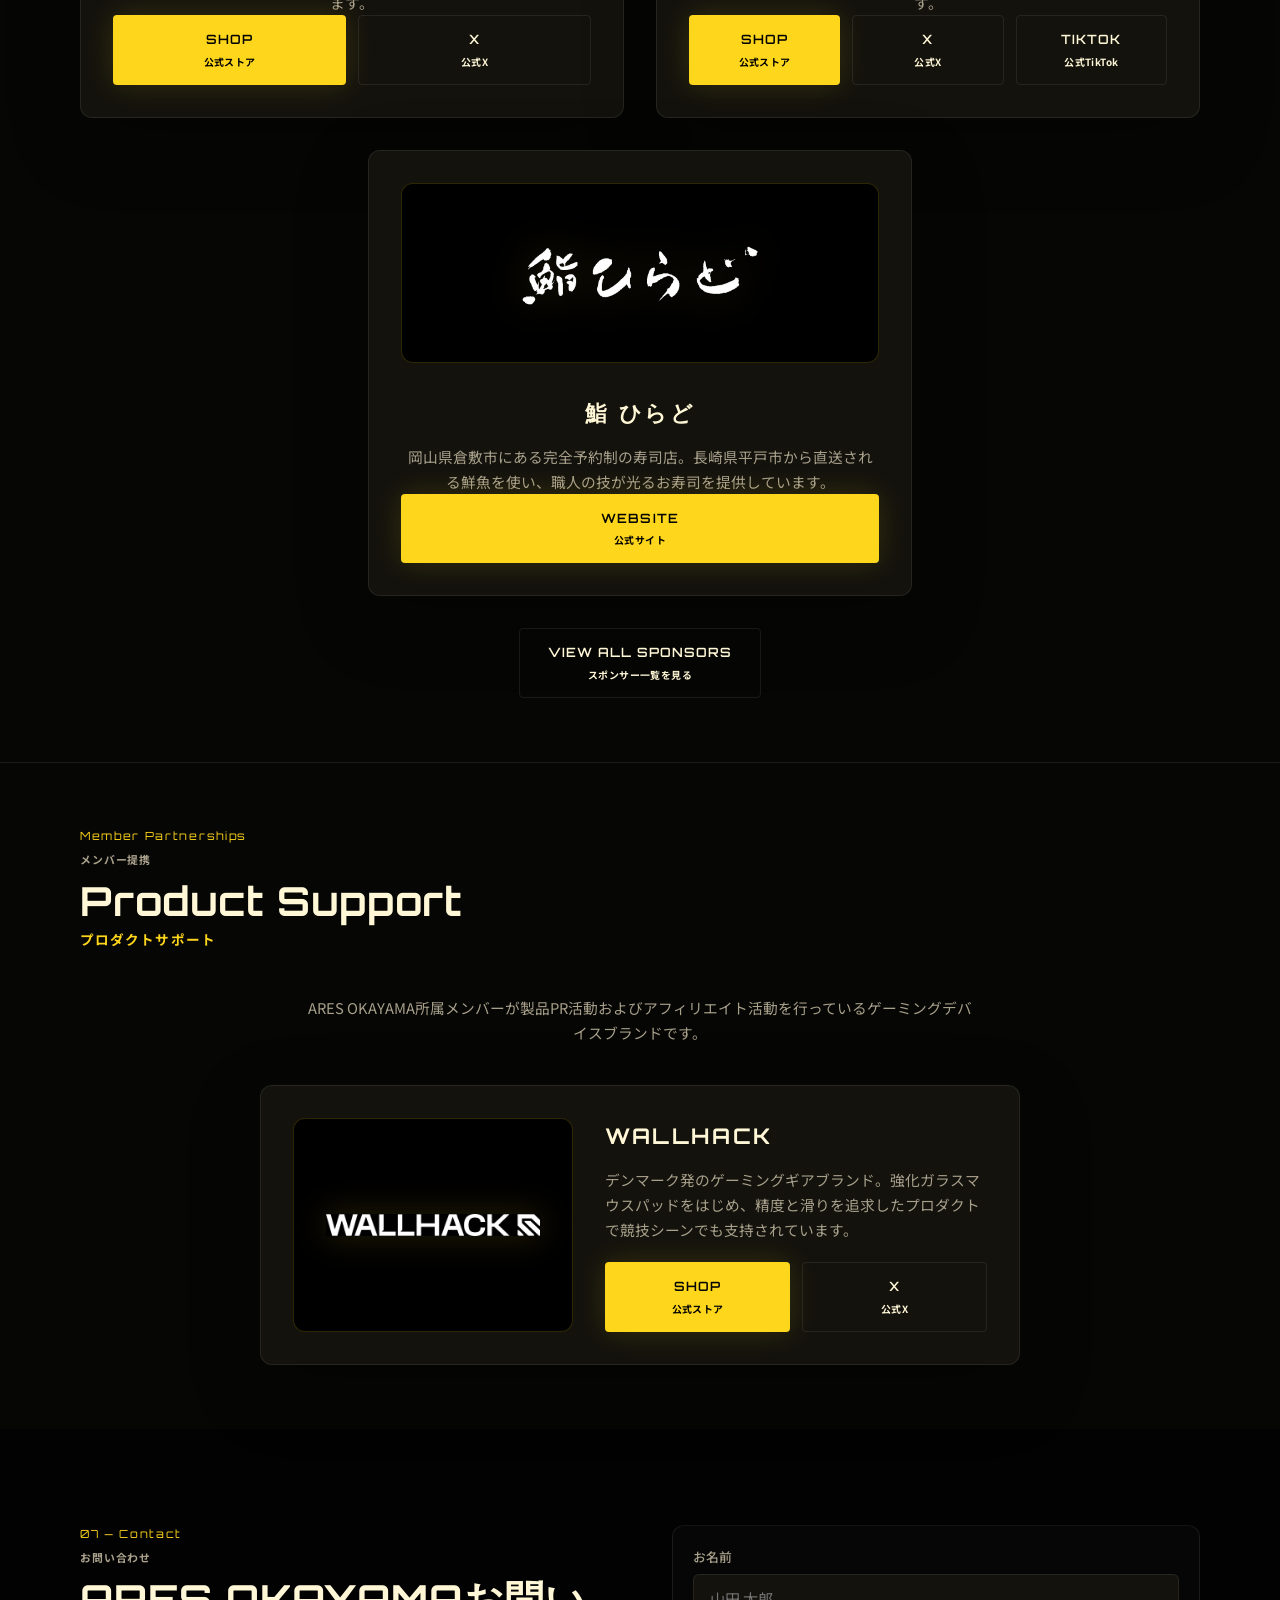
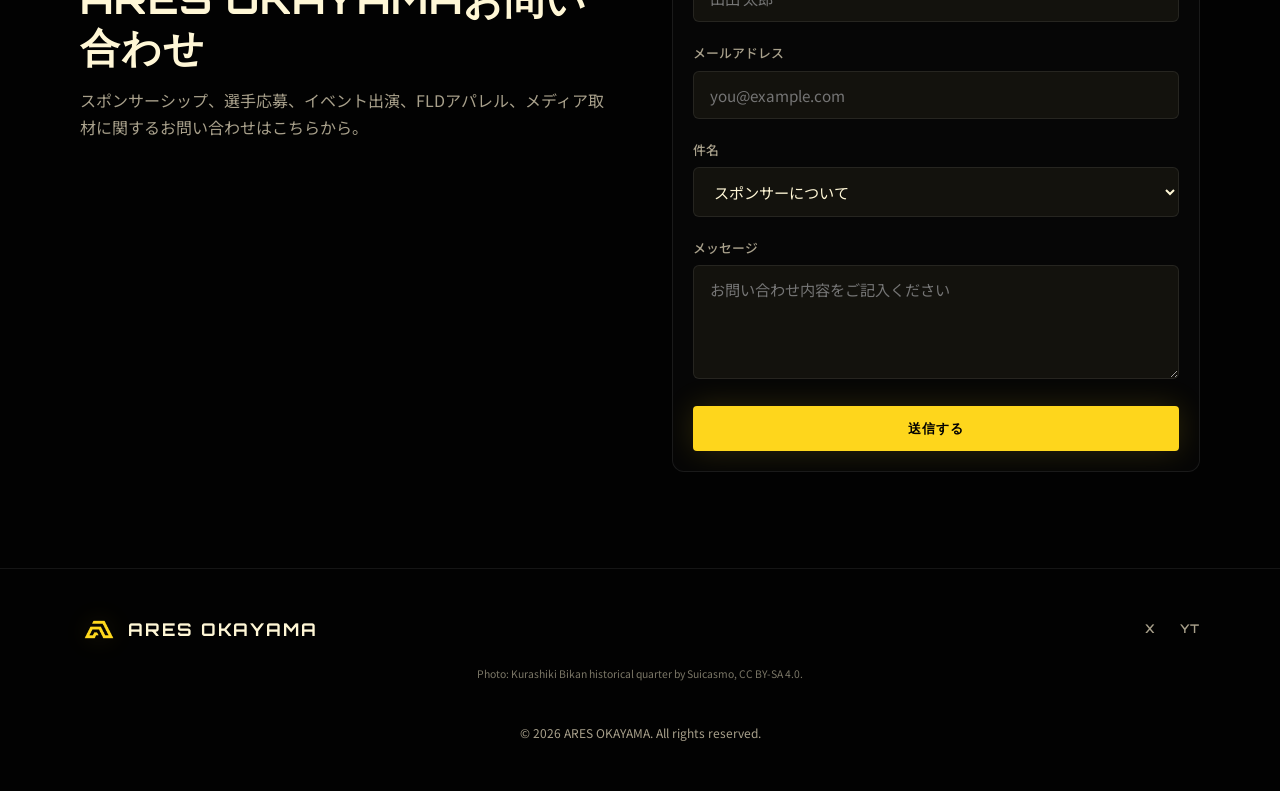
==== commit 9e745049: "Add files via upload" ====
--- a/index.html
+++ b/index.html
@@ -13,6 +13,7 @@
 <body>
   <div class="intro-video" id="introVideo" aria-hidden="false">
     <video class="intro-video-player" id="introVideoPlayer" playsinline preload="auto">
+      <source src="ares-web-intro.mp4" type="video/mp4" />
       <source src="ares-web-intro.mov" type="video/quicktime" />
     </video>
     <button type="button" class="intro-video-skip" id="introVideoSkip" aria-label="イントロをスキップ">
--- a/styles.css
+++ b/styles.css
@@ -169,9 +169,13 @@
 .intro-video {
   position: fixed;
   inset: 0;
+  width: 100vw;
+  height: 100vh;
+  height: 100dvh;
   z-index: 10002;
   display: grid;
   place-items: center;
+  overflow: hidden;
   background: #000;
   transition: opacity 0.7s ease, visibility 0.7s ease;
 }
@@ -185,10 +189,10 @@
 .intro-video-player {
   width: 100%;
   height: 100%;
-  max-width: 100vw;
-  max-height: 100vh;
-  display: block;
-  object-fit: contain;
+  min-width: 100%;
+  min-height: 100%;
+  display: block;
+  object-fit: cover;
   object-position: center;
   background: #000;
   transform: translateZ(0);
@@ -1147,6 +1151,9 @@
   font-size: clamp(1.75rem, 4vw, 2.5rem);
   font-weight: 700;
   letter-spacing: 0.02em;
+  line-height: 1.2;
+  overflow-wrap: normal;
+  word-break: normal;
 }
 
 .section-title small {
@@ -1380,7 +1387,7 @@
 
 .divisions-grid {
   display: grid;
-  grid-template-columns: repeat(auto-fill, minmax(200px, 1fr));
+  grid-template-columns: repeat(auto-fill, minmax(260px, 1fr));
   gap: 1.25rem;
 }
 
@@ -1396,6 +1403,10 @@
 
 .division-card {
   cursor: pointer;
+}
+
+.division-card .player-info {
+  padding-right: 2.75rem;
 }
 
 .division-card::after {
@@ -1485,9 +1496,12 @@
 
 .player-info h3 {
   font-family: var(--font-display);
-  font-size: 1.1rem;
-  letter-spacing: 0.05em;
+  font-size: clamp(0.88rem, 2.2vw, 1rem);
+  line-height: 1.25;
+  letter-spacing: 0.03em;
   margin-bottom: 0.25rem;
+  overflow-wrap: normal;
+  word-break: normal;
 }
 
 .player-info h3 small,
@@ -1659,11 +1673,13 @@
 .division-page-title {
   max-width: 980px;
   font-family: var(--font-display);
-  font-size: clamp(3.6rem, 12vw, 8.5rem);
+  font-size: clamp(2.6rem, 9vw, 7rem);
   font-weight: 900;
-  line-height: 0.92;
-  letter-spacing: -0.06em;
+  line-height: 1.08;
+  letter-spacing: -0.03em;
   color: var(--accent);
+  overflow-wrap: normal;
+  word-break: normal;
 }
 
 .division-page-desc {
@@ -1682,6 +1698,122 @@
   display: grid;
   grid-template-columns: repeat(auto-fit, minmax(240px, 1fr));
   gap: 1.25rem;
+}
+
+.member-profile-showcase {
+  --member-arrow-top: calc(clamp(2rem, 4vw, 3rem) + clamp(100px, 15vw, 150px));
+  max-width: min(100%, 960px);
+  margin-inline: auto;
+}
+
+.member-profile-nav {
+  display: flex;
+  flex-wrap: wrap;
+  gap: 0.65rem;
+  justify-content: center;
+  margin-bottom: 1.75rem;
+}
+
+.member-profile-tab {
+  padding: 0.72rem 1.2rem;
+  font-family: var(--font-body);
+  font-size: 0.92rem;
+  font-weight: 500;
+  color: var(--text-muted);
+  background: rgba(255, 255, 255, 0.03);
+  border: 1px solid var(--border);
+  border-radius: 999px;
+  cursor: pointer;
+  transition: color 0.2s ease, border-color 0.2s ease, background 0.2s ease, transform 0.2s ease;
+}
+
+.member-profile-tab:hover,
+.member-profile-tab:focus-visible {
+  color: var(--text);
+  border-color: rgba(254, 214, 28, 0.45);
+  outline: none;
+}
+
+.member-profile-tab.is-active {
+  color: var(--bg);
+  background: var(--accent);
+  border-color: var(--accent);
+  box-shadow: 0 0 24px var(--accent-dim);
+}
+
+.member-profile-viewport {
+  position: relative;
+  height: auto;
+  padding-inline: 4.5rem;
+}
+
+.member-profile-stage {
+  min-width: 0;
+  height: auto;
+}
+
+.member-profile-arrow {
+  position: absolute;
+  top: var(--member-arrow-top);
+  z-index: 2;
+  width: 3.25rem;
+  height: 3.25rem;
+  display: grid;
+  place-items: center;
+  flex-shrink: 0;
+  font-size: 2rem;
+  line-height: 1;
+  color: var(--accent);
+  background: rgba(11, 11, 9, 0.82);
+  border: 1px solid var(--border);
+  border-radius: 50%;
+  cursor: pointer;
+  transform: translateY(-50%);
+  transition: border-color 0.2s ease, background 0.2s ease, opacity 0.2s ease;
+}
+
+.member-profile-arrow--prev {
+  left: 0;
+}
+
+.member-profile-arrow--next {
+  right: 0;
+}
+
+.member-profile-arrow:hover:not(:disabled),
+.member-profile-arrow:focus-visible {
+  border-color: rgba(254, 214, 28, 0.58);
+  background: rgba(254, 214, 28, 0.08);
+  outline: none;
+}
+
+.member-profile-arrow:disabled {
+  opacity: 0.28;
+  cursor: not-allowed;
+}
+
+.member-profile-counter {
+  margin-top: 1.25rem;
+  text-align: center;
+  font-family: var(--font-display);
+  font-size: 0.82rem;
+  letter-spacing: 0.14em;
+  color: var(--text-muted);
+}
+
+.member-profile-empty {
+  max-width: 640px;
+  margin-inline: auto;
+  padding: 2rem;
+  text-align: center;
+  color: var(--text-muted);
+  background: var(--bg-card);
+  border: 1px solid var(--border);
+  border-radius: var(--radius);
+}
+
+.member-profile-showcase--single .member-profile-viewport {
+  padding-inline: 0;
 }
 
 .member-profile-card {
@@ -1759,9 +1891,116 @@
   margin-bottom: 0.55rem;
 }
 
-.member-profile-body p {
+.member-profile-body p,
+.member-profile-bio {
   color: var(--text-muted);
   font-size: 0.88rem;
+  line-height: 1.75;
+}
+
+.member-profile-card--featured {
+  display: flex;
+  flex-direction: column;
+  align-items: center;
+  justify-items: center;
+  gap: 1.75rem;
+  height: auto;
+  min-height: auto;
+  padding: clamp(2rem, 4vw, 3rem) clamp(1.75rem, 4vw, 3.25rem);
+  max-width: none;
+  text-align: center;
+}
+
+.member-profile-card--featured .member-profile-icon {
+  width: clamp(200px, 30vw, 300px);
+  height: clamp(200px, 30vw, 300px);
+  font-size: clamp(3.4rem, 8vw, 5rem);
+  border-radius: clamp(28px, 5vw, 40px);
+  box-shadow: 0 0 52px var(--accent-dim);
+}
+
+.member-profile-card--featured .member-profile-body {
+  display: flex;
+  flex-direction: column;
+  align-items: center;
+  width: 100%;
+  max-width: 52rem;
+}
+
+.member-profile-card--featured .member-profile-role {
+  margin-bottom: 0.55rem;
+  font-size: 0.82rem;
+  letter-spacing: 0.18em;
+}
+
+.member-profile-card--featured .member-profile-body h3 {
+  font-size: clamp(1.9rem, 4.5vw, 2.75rem);
+  margin-bottom: 1.1rem;
+  line-height: 1.15;
+}
+
+.member-profile-card--featured .member-profile-bio {
+  width: 100%;
+  max-width: 42rem;
+  font-size: clamp(1rem, 1.6vw, 1.12rem);
+  line-height: 1.9;
+  text-align: left;
+  padding: 1.35rem 1.5rem;
+  background: rgba(0, 0, 0, 0.22);
+  border: 1px solid rgba(255, 255, 255, 0.06);
+  border-radius: calc(var(--radius) + 4px);
+}
+
+.member-profile-card--featured .member-profile-actions {
+  display: flex;
+  flex-wrap: wrap;
+  gap: 0.75rem;
+  justify-content: center;
+  margin-top: 1.35rem;
+}
+
+.member-profile-card--featured .member-profile-x {
+  margin-top: 0;
+  padding: 0.85rem 1.35rem;
+  font-size: 0.82rem;
+  background: rgba(254, 214, 28, 0.08);
+  border: 1px solid rgba(254, 214, 28, 0.28);
+  border-radius: 999px;
+  transition: background 0.2s ease, border-color 0.2s ease, color 0.2s ease;
+}
+
+.member-profile-card--featured .member-profile-x--twitch {
+  color: #bf94ff;
+  background: rgba(145, 70, 255, 0.12);
+  border-color: rgba(145, 70, 255, 0.35);
+}
+
+.member-profile-card--featured .member-profile-x--twitch:hover {
+  color: #efe5ff;
+  background: rgba(145, 70, 255, 0.22);
+  border-color: rgba(145, 70, 255, 0.55);
+}
+
+.member-profile-card--featured .member-profile-x--youtube {
+  color: #ff8a80;
+  background: rgba(255, 0, 0, 0.1);
+  border-color: rgba(255, 0, 0, 0.32);
+}
+
+.member-profile-card--featured .member-profile-x--youtube:hover {
+  color: #ffe8e6;
+  background: rgba(255, 0, 0, 0.2);
+  border-color: rgba(255, 0, 0, 0.5);
+}
+
+.member-profile-card--featured .member-profile-x:hover {
+  background: rgba(254, 214, 28, 0.16);
+  border-color: rgba(254, 214, 28, 0.5);
+  color: var(--text);
+}
+
+.member-profile-card--featured .member-profile-x small {
+  font-size: 0.72rem;
 }
 
 .member-profile-card--link {
@@ -3094,6 +3333,58 @@
     aspect-ratio: 4 / 5;
   }
 
+  .member-profile-viewport {
+    padding-inline: 0;
+  }
+
+  .member-profile-showcase {
+    --member-arrow-top: calc(1.75rem + clamp(84px, 24vw, 120px));
+  }
+
+  .member-profile-arrow {
+    display: none;
+  }
+
+  .member-profile-card--featured {
+    height: auto;
+    min-height: auto;
+    padding: 1.75rem 1.25rem 2rem;
+    gap: 1.35rem;
+  }
+
+  .member-profile-card--featured .member-profile-icon {
+    width: clamp(168px, 48vw, 240px);
+    height: clamp(168px, 48vw, 240px);
+    margin-inline: auto;
+  }
+
+  .member-profile-card--featured .member-profile-body h3 {
+    font-size: clamp(1.65rem, 7vw, 2.1rem);
+  }
+
+  .member-profile-card--featured .member-profile-bio {
+    padding: 1.1rem 1rem;
+    font-size: 0.98rem;
+    line-height: 1.85;
+  }
+
+  .member-profile-nav {
+    justify-content: flex-start;
+    overflow-x: auto;
+    flex-wrap: nowrap;
+    padding-bottom: 0.35rem;
+    -webkit-overflow-scrolling: touch;
+    scrollbar-width: none;
+  }
+
+  .member-profile-nav::-webkit-scrollbar {
+    display: none;
+  }
+
+  .member-profile-tab {
+    flex-shrink: 0;
+  }
+
 }
 
 @media (hover: none), (pointer: coarse) {
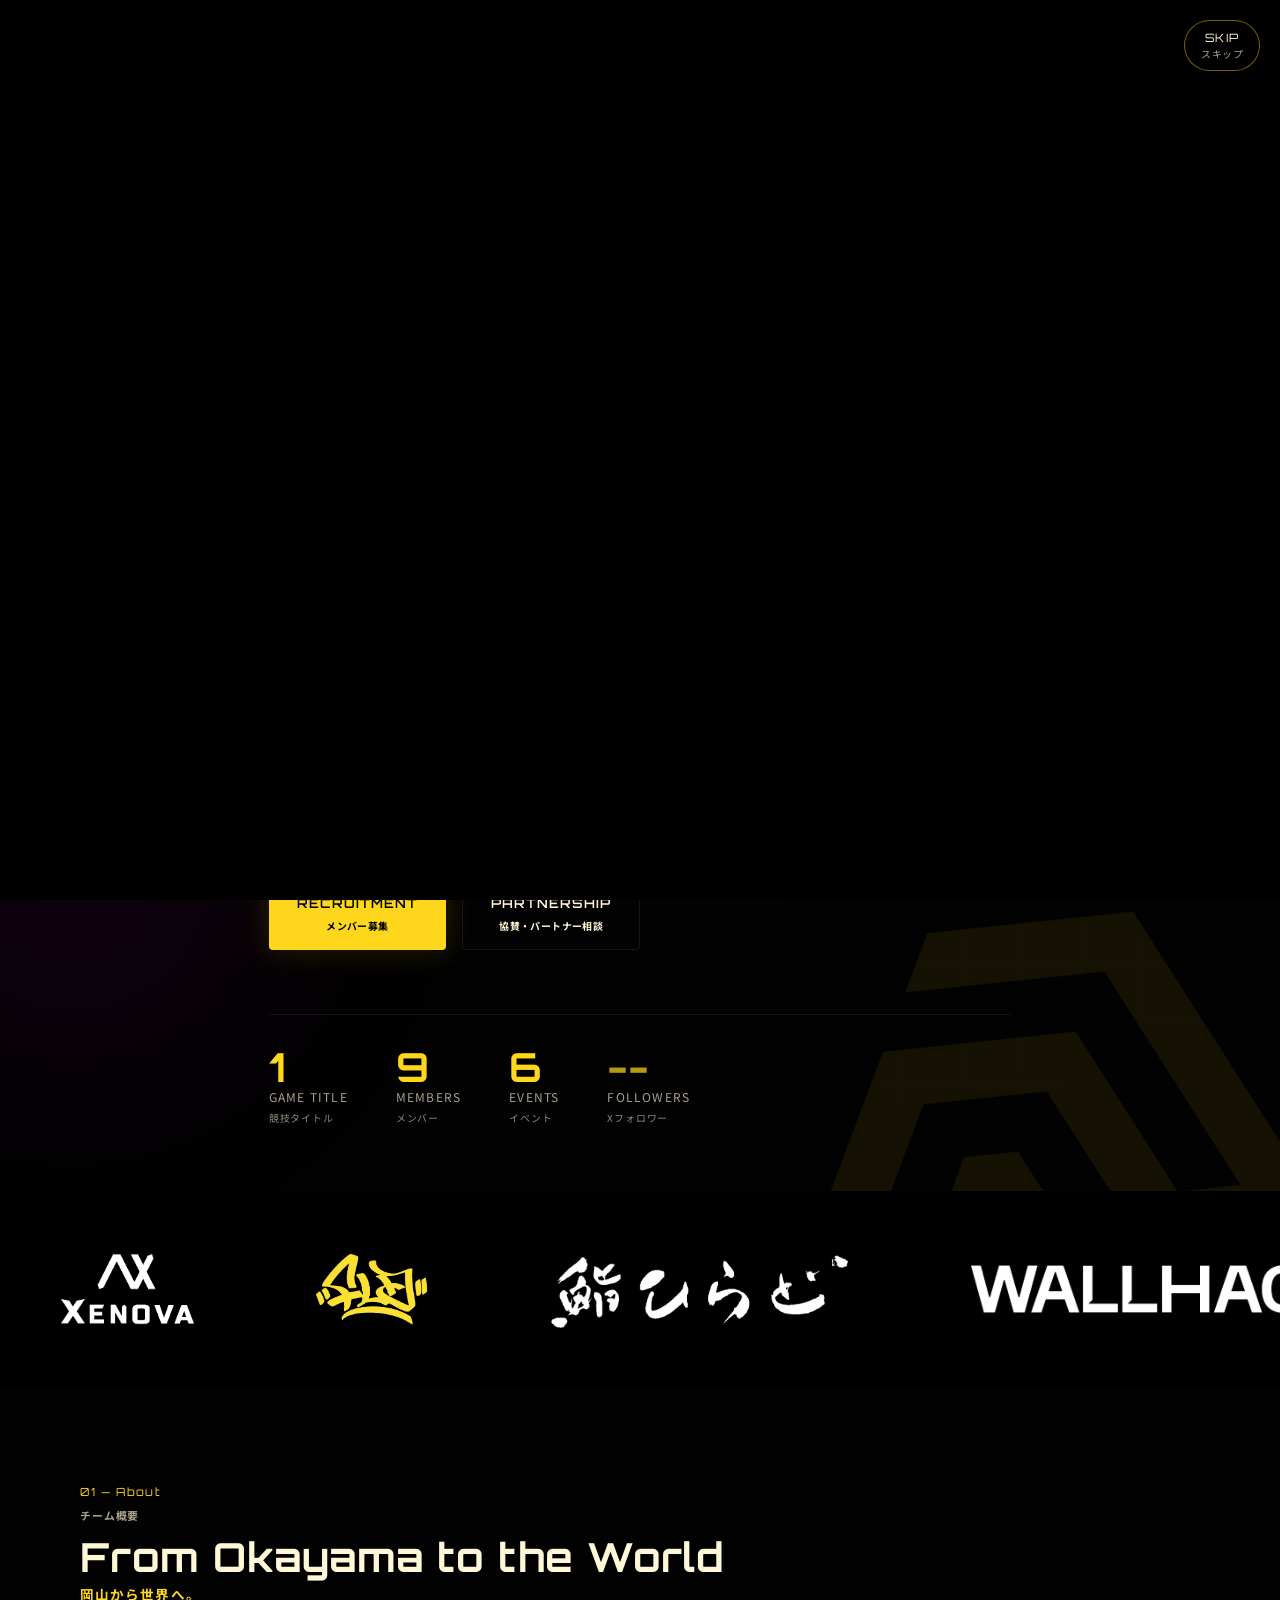
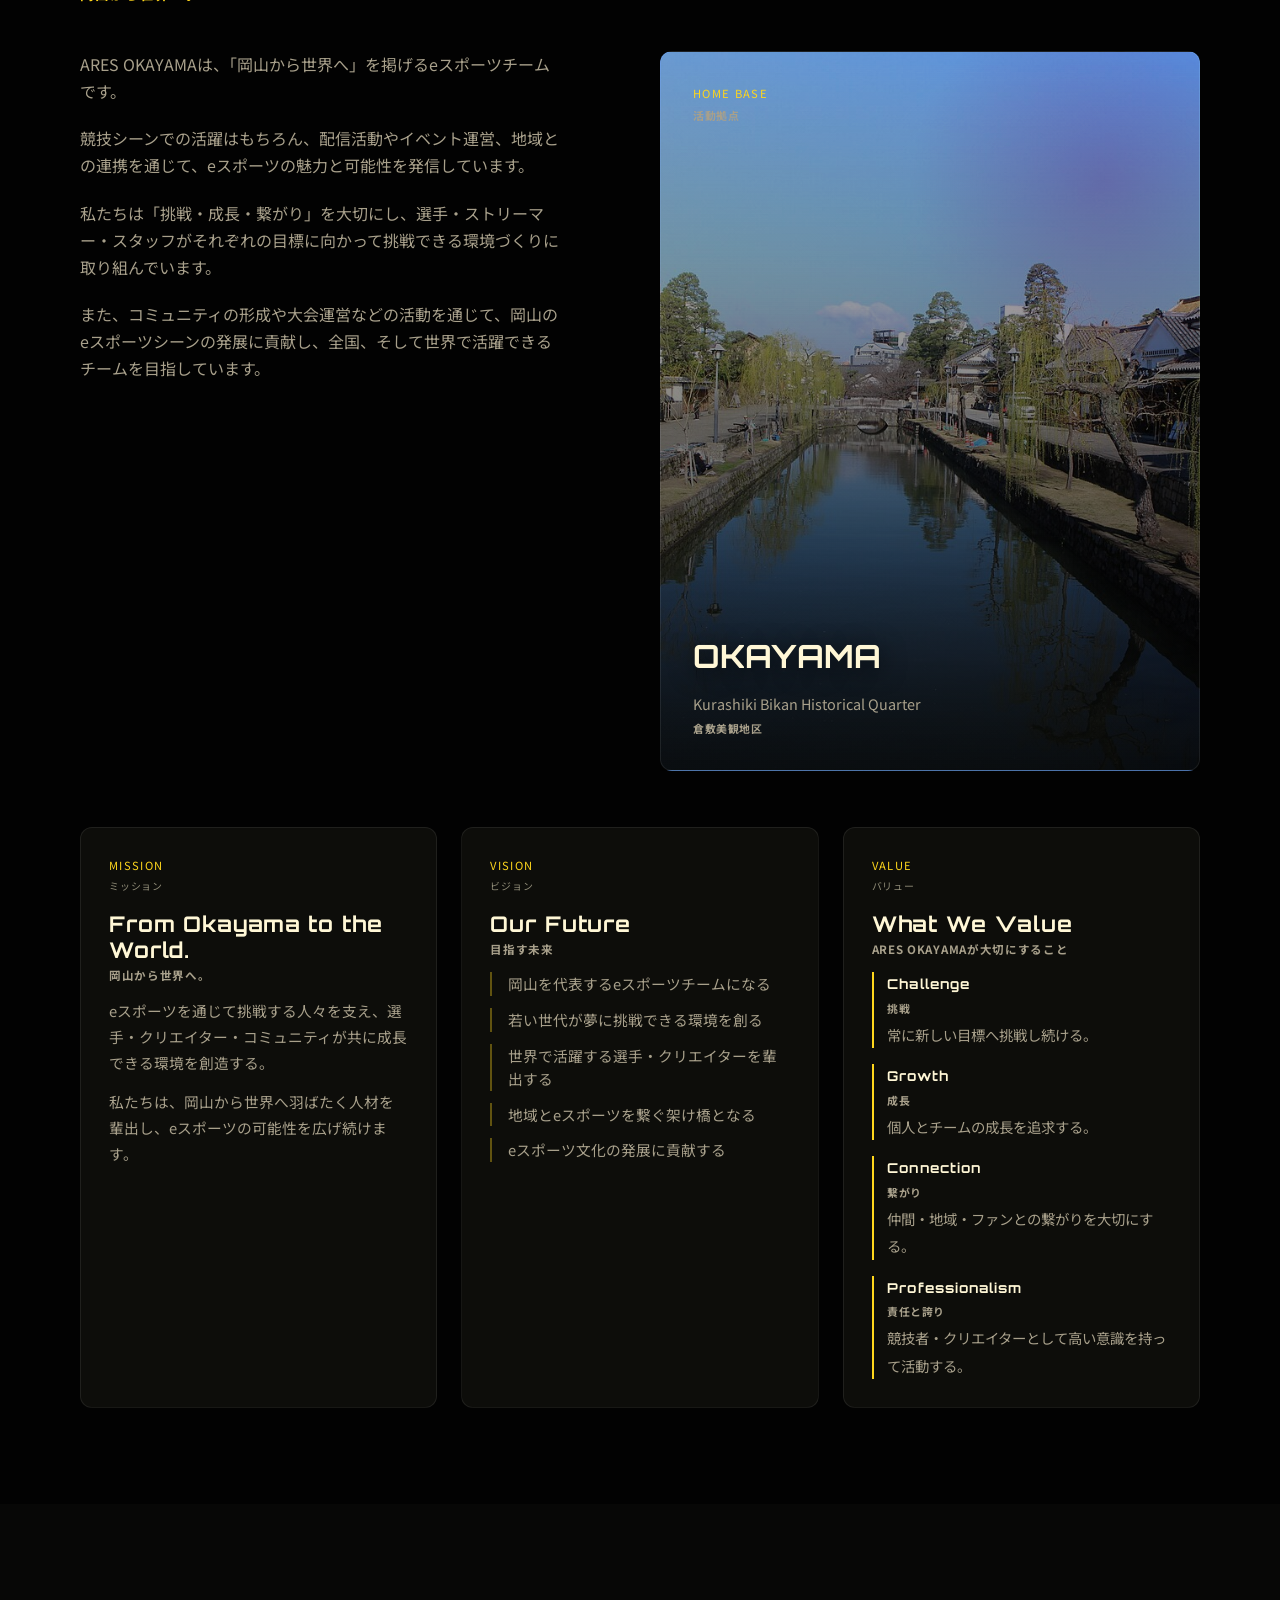
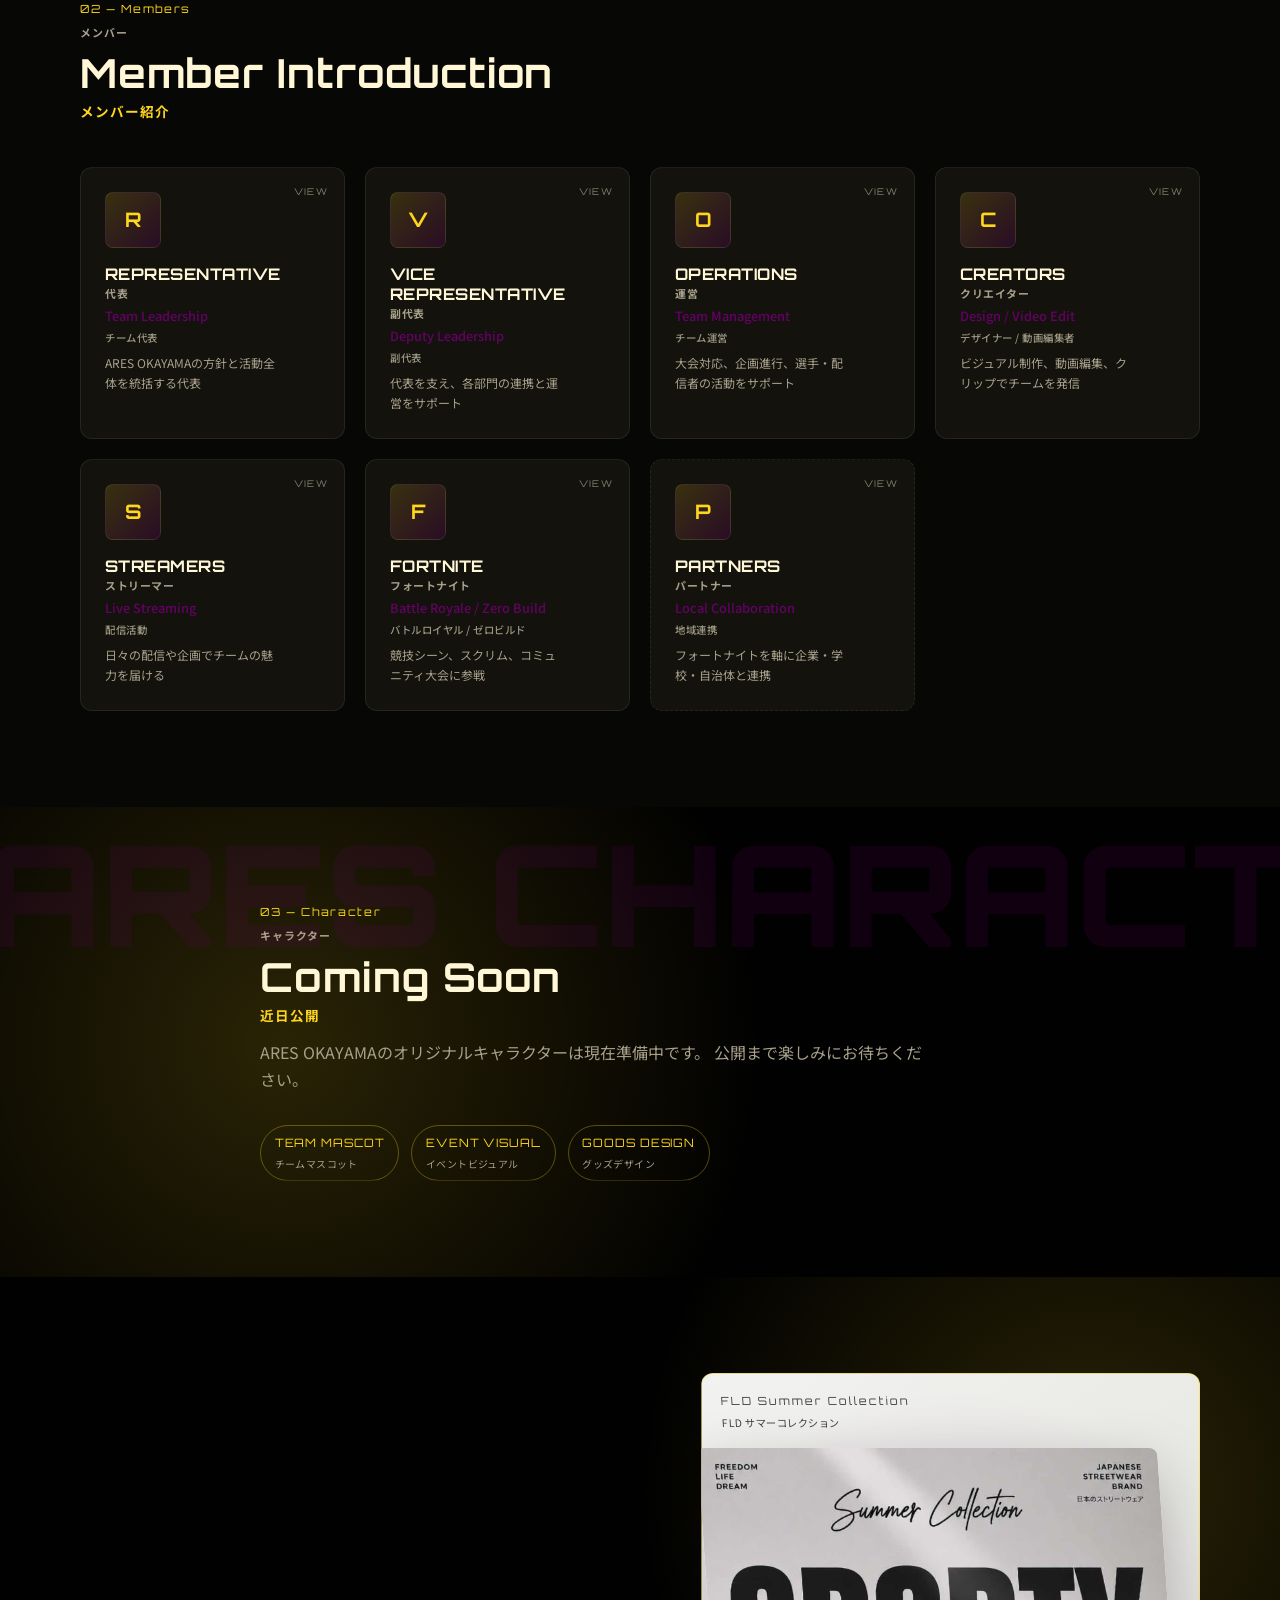
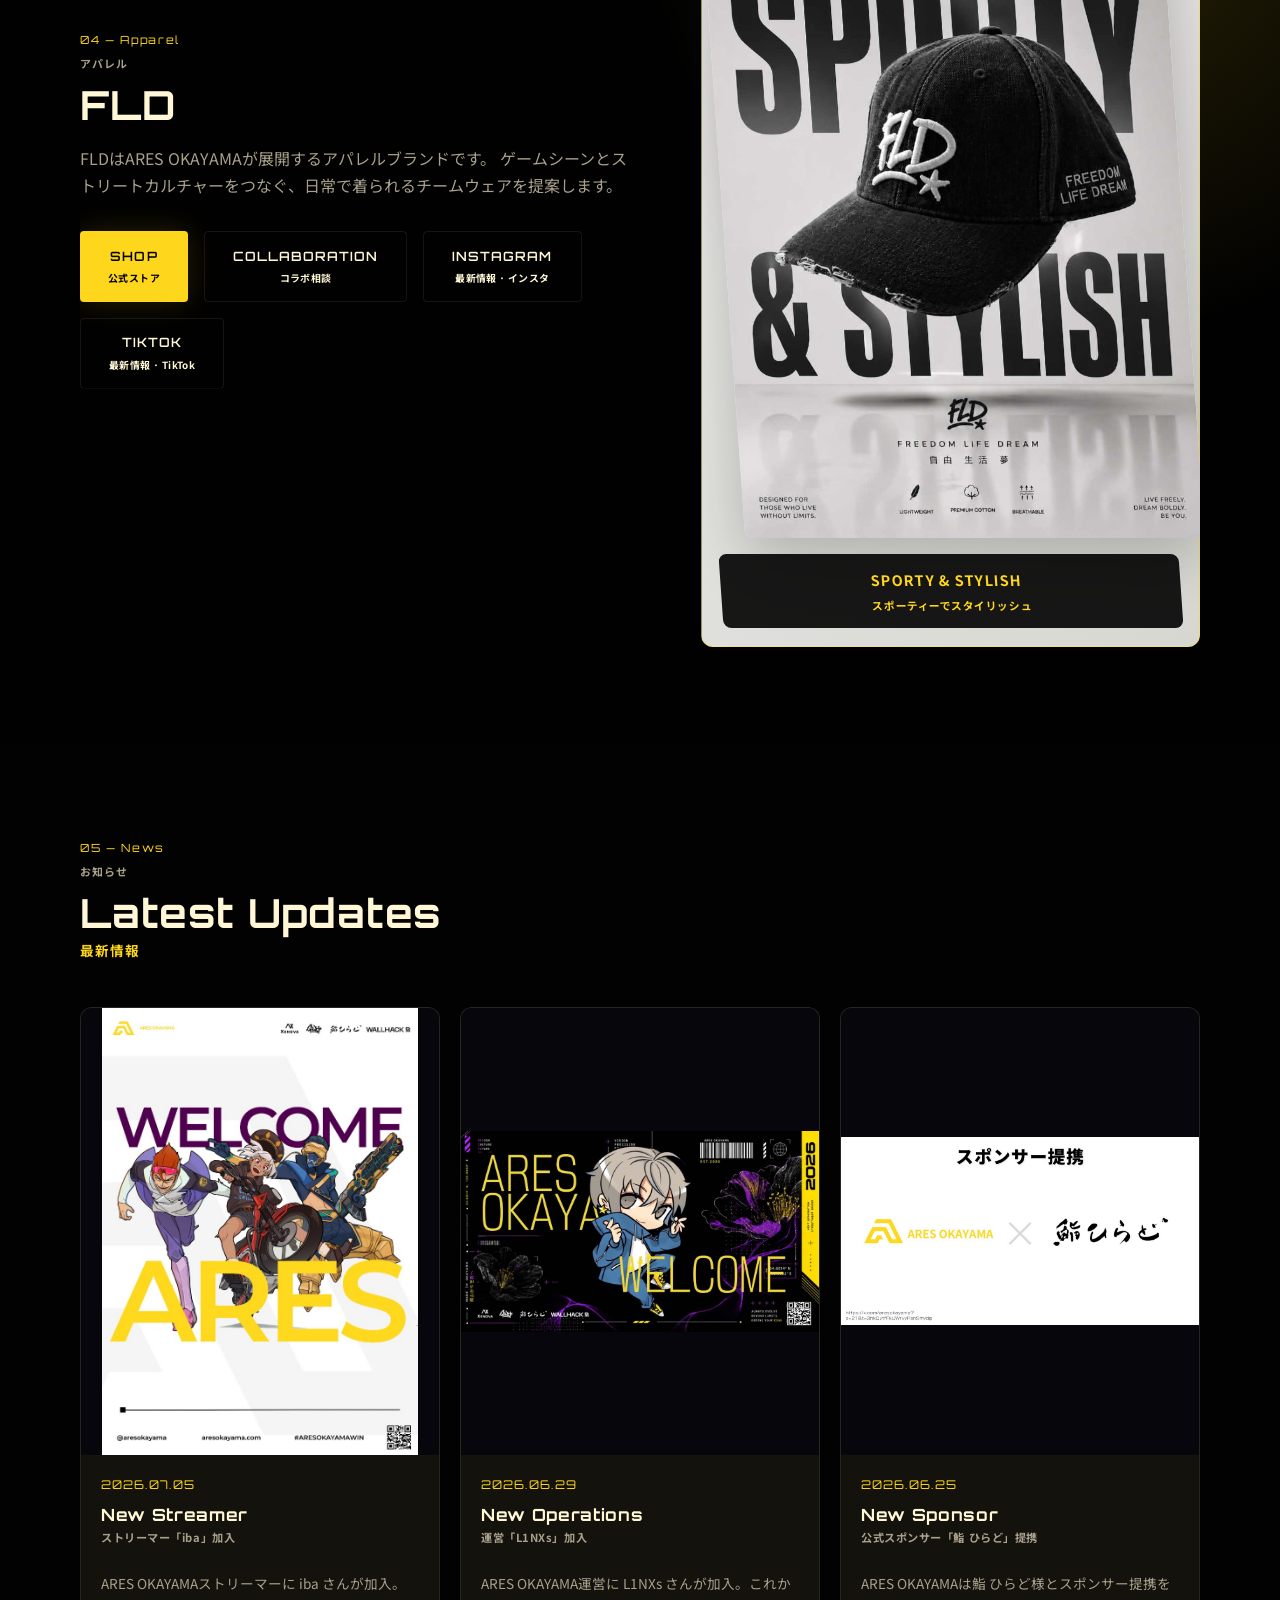
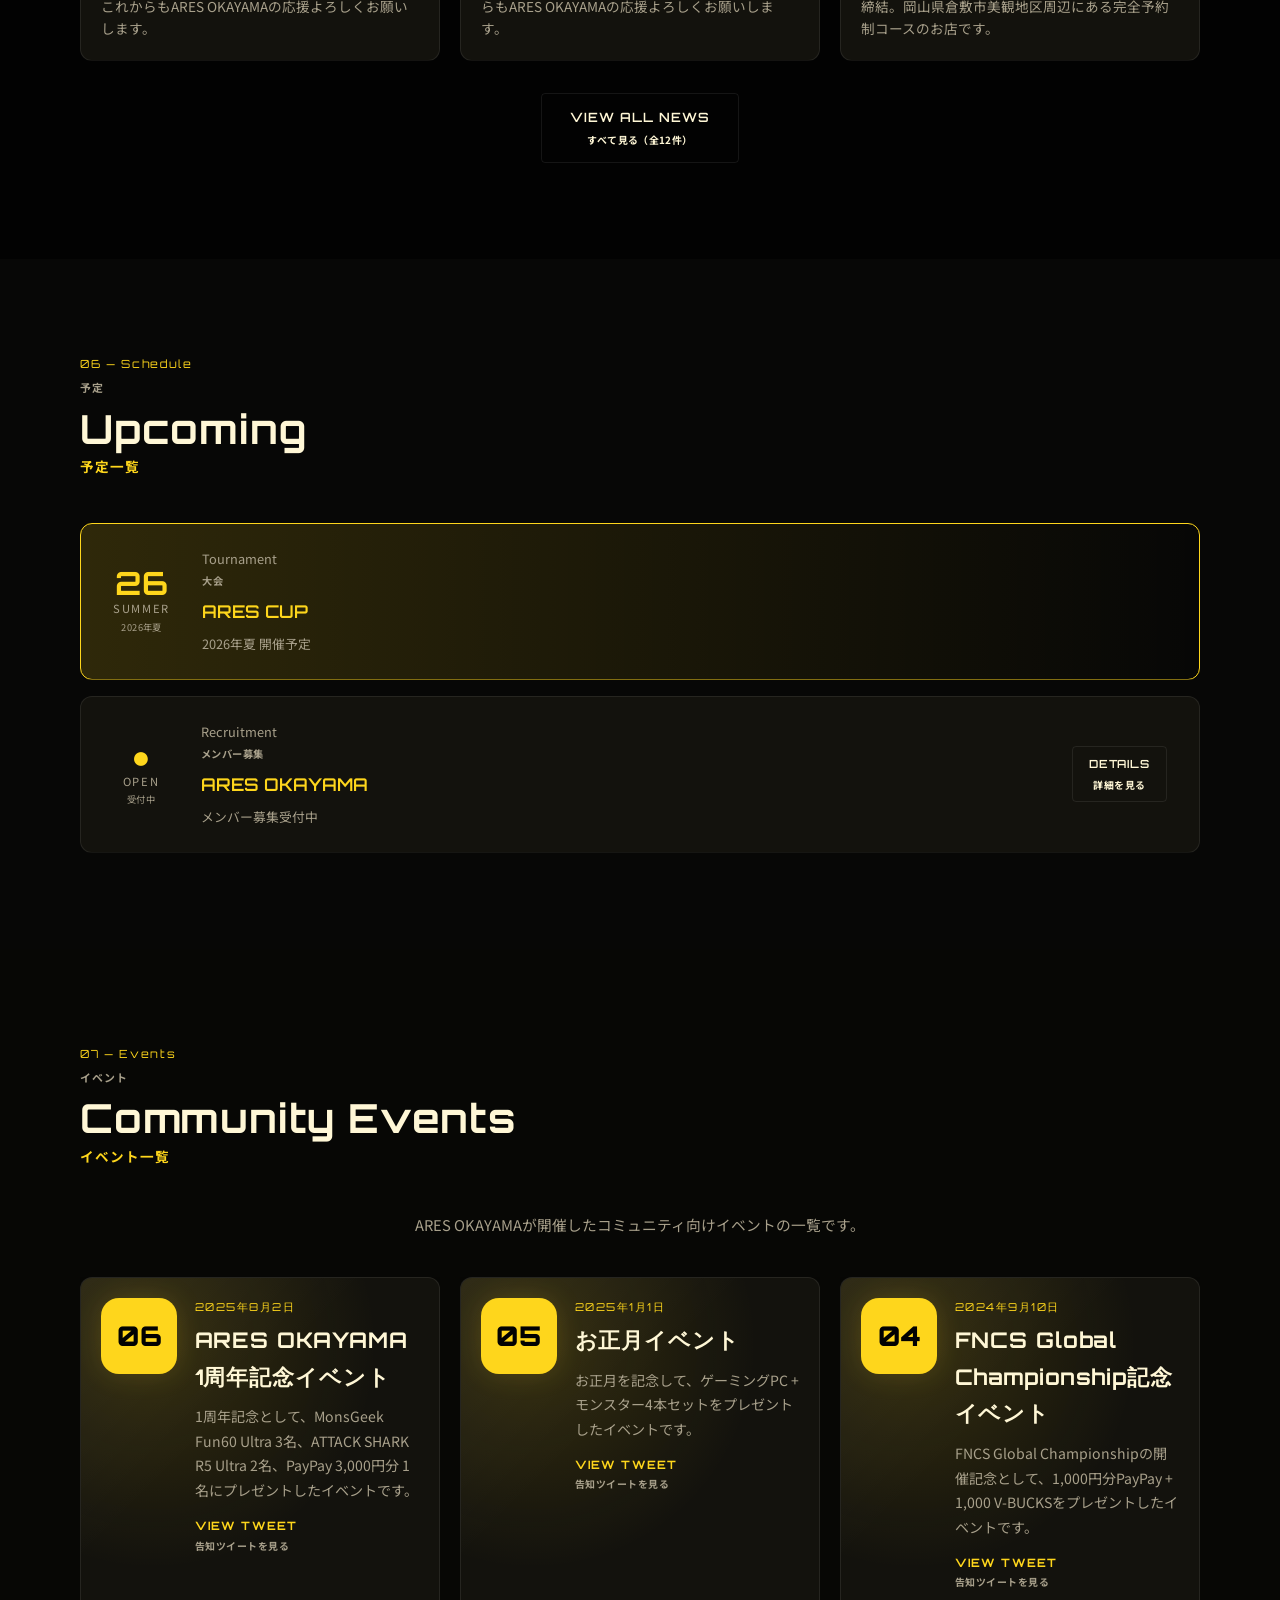
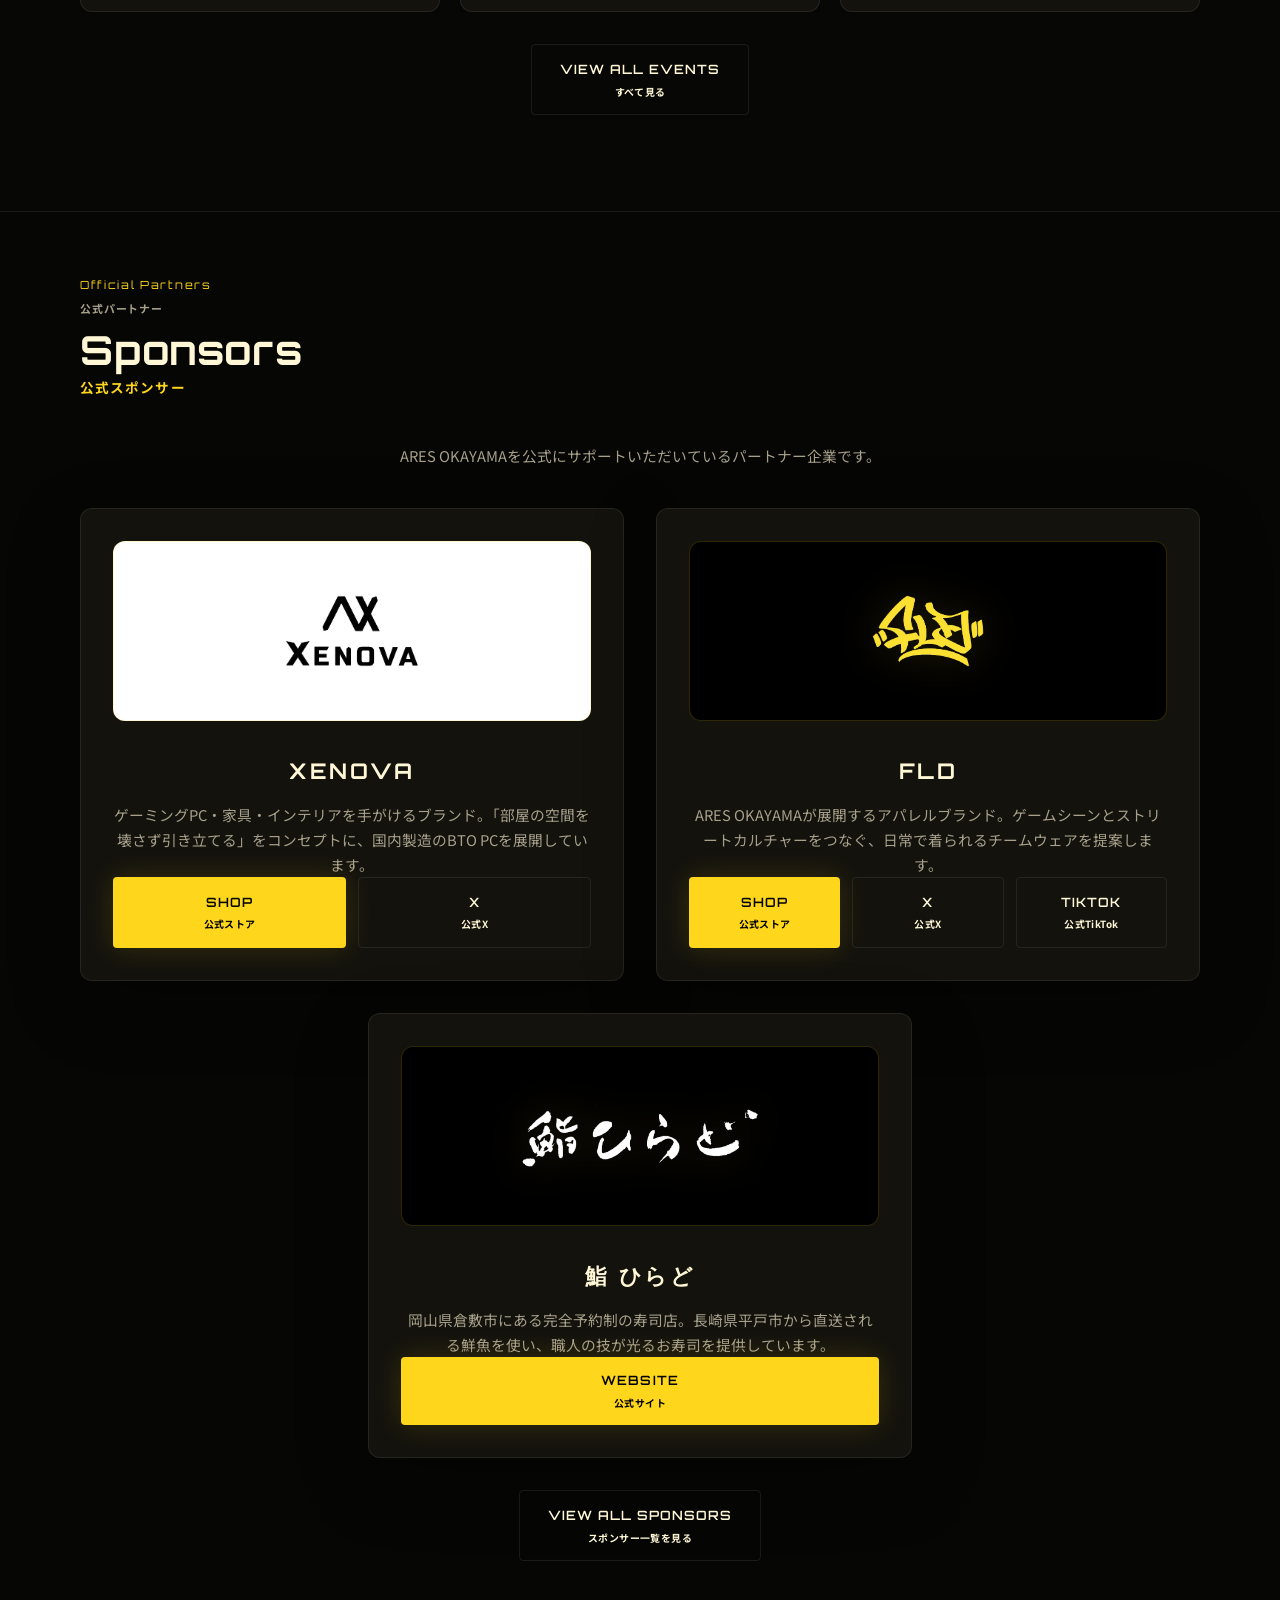
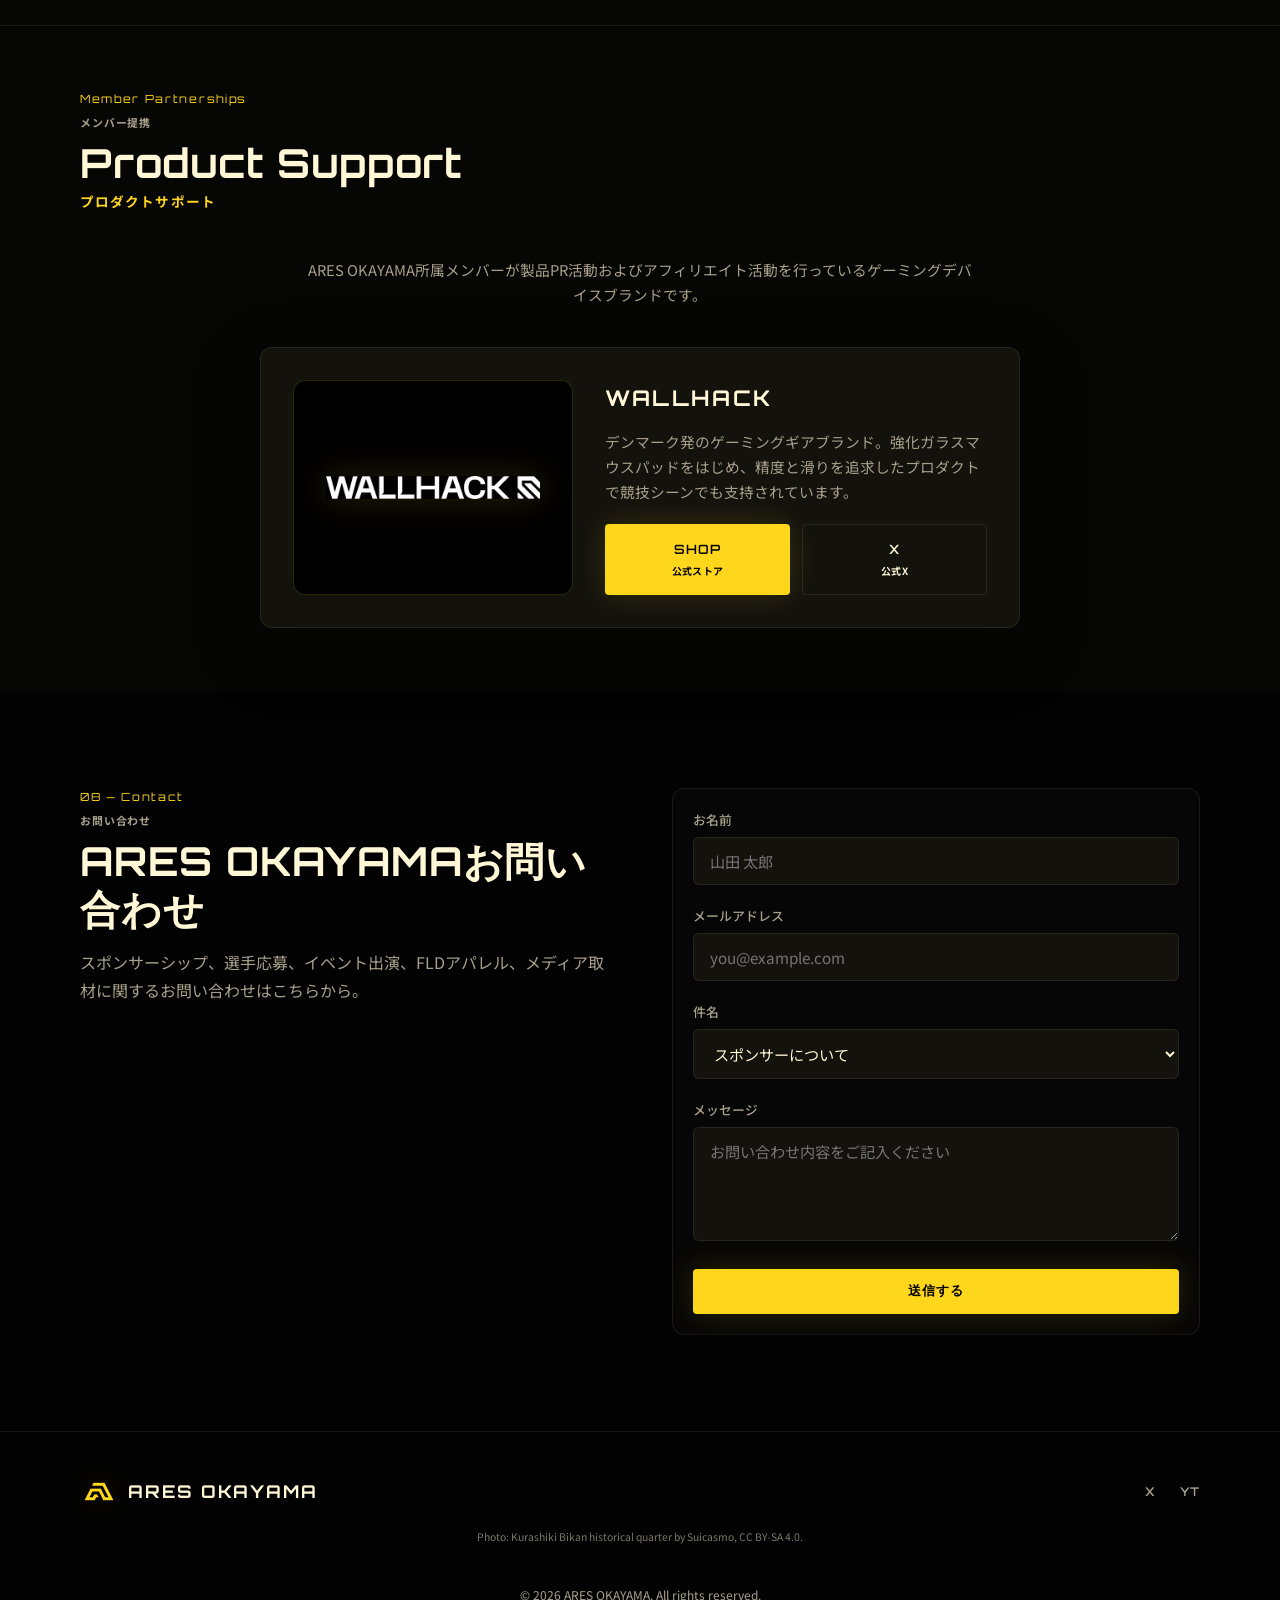
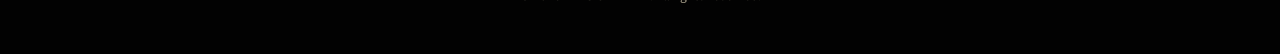
==== commit 7712658e: "Add files via upload" ====
--- a/index.html
+++ b/index.html
@@ -50,7 +50,7 @@
         <li><a href="#fld"><span>FLD</span><small>アパレル</small></a></li>
         <li><a href="#news"><span>News</span><small>お知らせ</small></a></li>
         <li><a href="#schedule"><span>Schedule</span><small>予定</small></a></li>
-        <li><a href="events.html"><span>Events</span><small>イベント</small></a></li>
+        <li><a href="#events"><span>Events</span><small>イベント</small></a></li>
         <li><a href="sponsors.html"><span>Sponsors</span><small>公式スポンサー</small></a></li>
         <li><a href="#member-brands"><span>Product Support</span><small>プロダクトサポート</small></a></li>
         <li><a href="#contact" class="nav-cta"><span>Contact</span><small>お問い合わせ</small></a></li>
@@ -426,6 +426,25 @@
       </div>
     </section>
 
+    <section class="section events" id="events">
+      <div class="container">
+        <div class="section-header">
+          <span class="section-label">07 — Events<small>イベント</small></span>
+          <h2 class="section-title">Community Events<small>イベント一覧</small></h2>
+        </div>
+        <p class="brand-section-note">
+          ARES OKAYAMAが開催したコミュニティ向けイベントの一覧です。
+        </p>
+        <div class="member-profile-grid events-home-grid" id="eventHomeGrid" aria-live="polite"></div>
+        <div class="events-actions">
+          <a href="events.html" class="btn btn-ghost">
+            <span>View All Events</span>
+            <small>すべて見る</small>
+          </a>
+        </div>
+      </div>
+    </section>
+
     <section class="section sponsors" id="sponsors">
       <div class="container">
         <div class="section-header">
@@ -461,7 +480,7 @@
     <section class="section contact" id="contact">
       <div class="container contact-inner">
         <div class="contact-text">
-          <span class="section-label">07 — Contact<small>お問い合わせ</small></span>
+          <span class="section-label">08 — Contact<small>お問い合わせ</small></span>
           <h2 class="section-title">ARES OKAYAMAお問い合わせ</h2>
           <p>スポンサーシップ、選手応募、イベント出演、FLDアパレル、メディア取材に関するお問い合わせはこちらから。</p>
         </div>
@@ -525,6 +544,8 @@
   </div>
 
   <script src="news.js"></script>
+  <script src="events-data.js"></script>
+  <script src="events.js"></script>
   <script src="followers.js"></script>
   <script src="sponsors-data.js"></script>
   <script src="sponsors.js"></script>
--- a/styles.css
+++ b/styles.css
@@ -2398,6 +2398,24 @@
   backdrop-filter: blur(8px);
 }
 
+/* Events */
+.events {
+  background: rgba(11, 11, 9, 0.65);
+  backdrop-filter: blur(8px);
+}
+
+.events-home-grid {
+  grid-template-columns: repeat(3, minmax(0, 1fr));
+  max-width: none;
+  margin-inline: 0;
+}
+
+.events-actions {
+  display: flex;
+  justify-content: center;
+  margin-top: 2rem;
+}
+
 .match-list {
   display: flex;
   flex-direction: column;
@@ -3023,6 +3041,10 @@
     grid-template-columns: 1fr;
   }
 
+  .events-home-grid {
+    grid-template-columns: 1fr;
+  }
+
   .brand-card {
     grid-template-columns: 1fr;
     text-align: center;
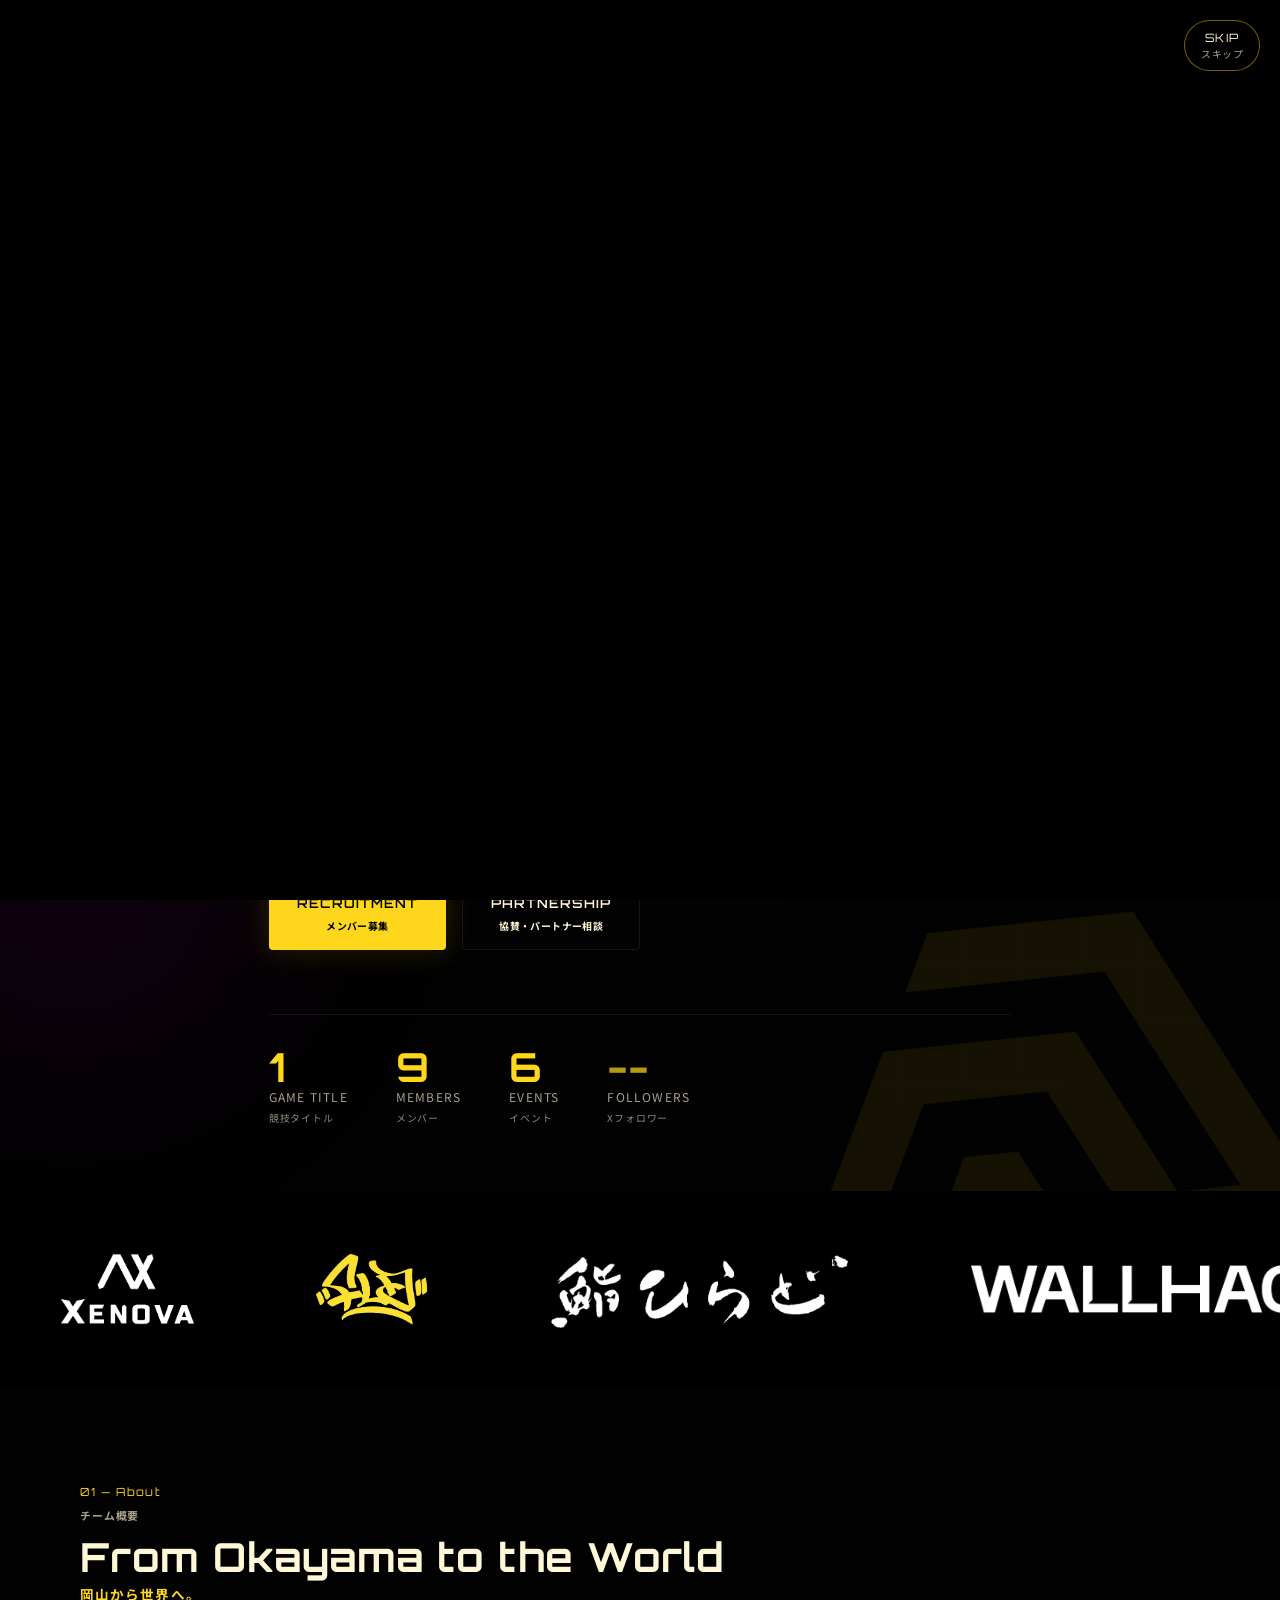
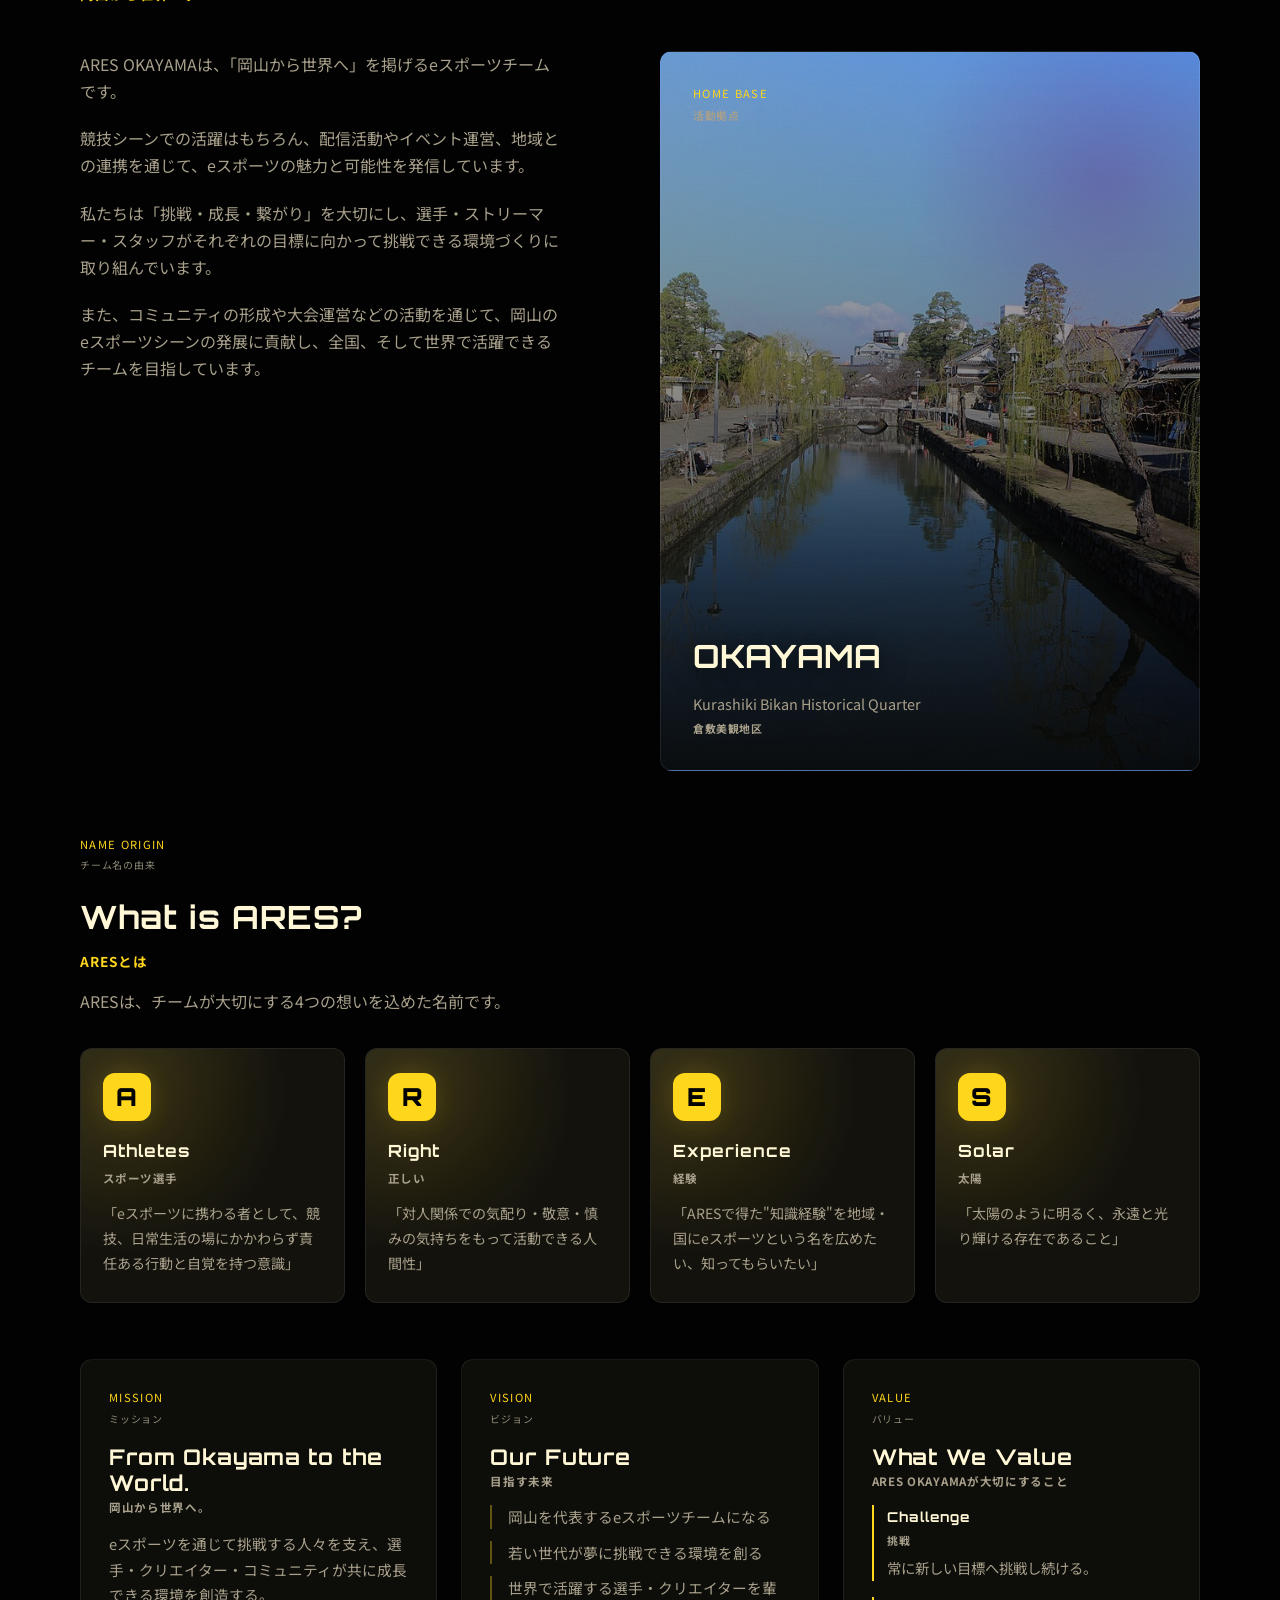
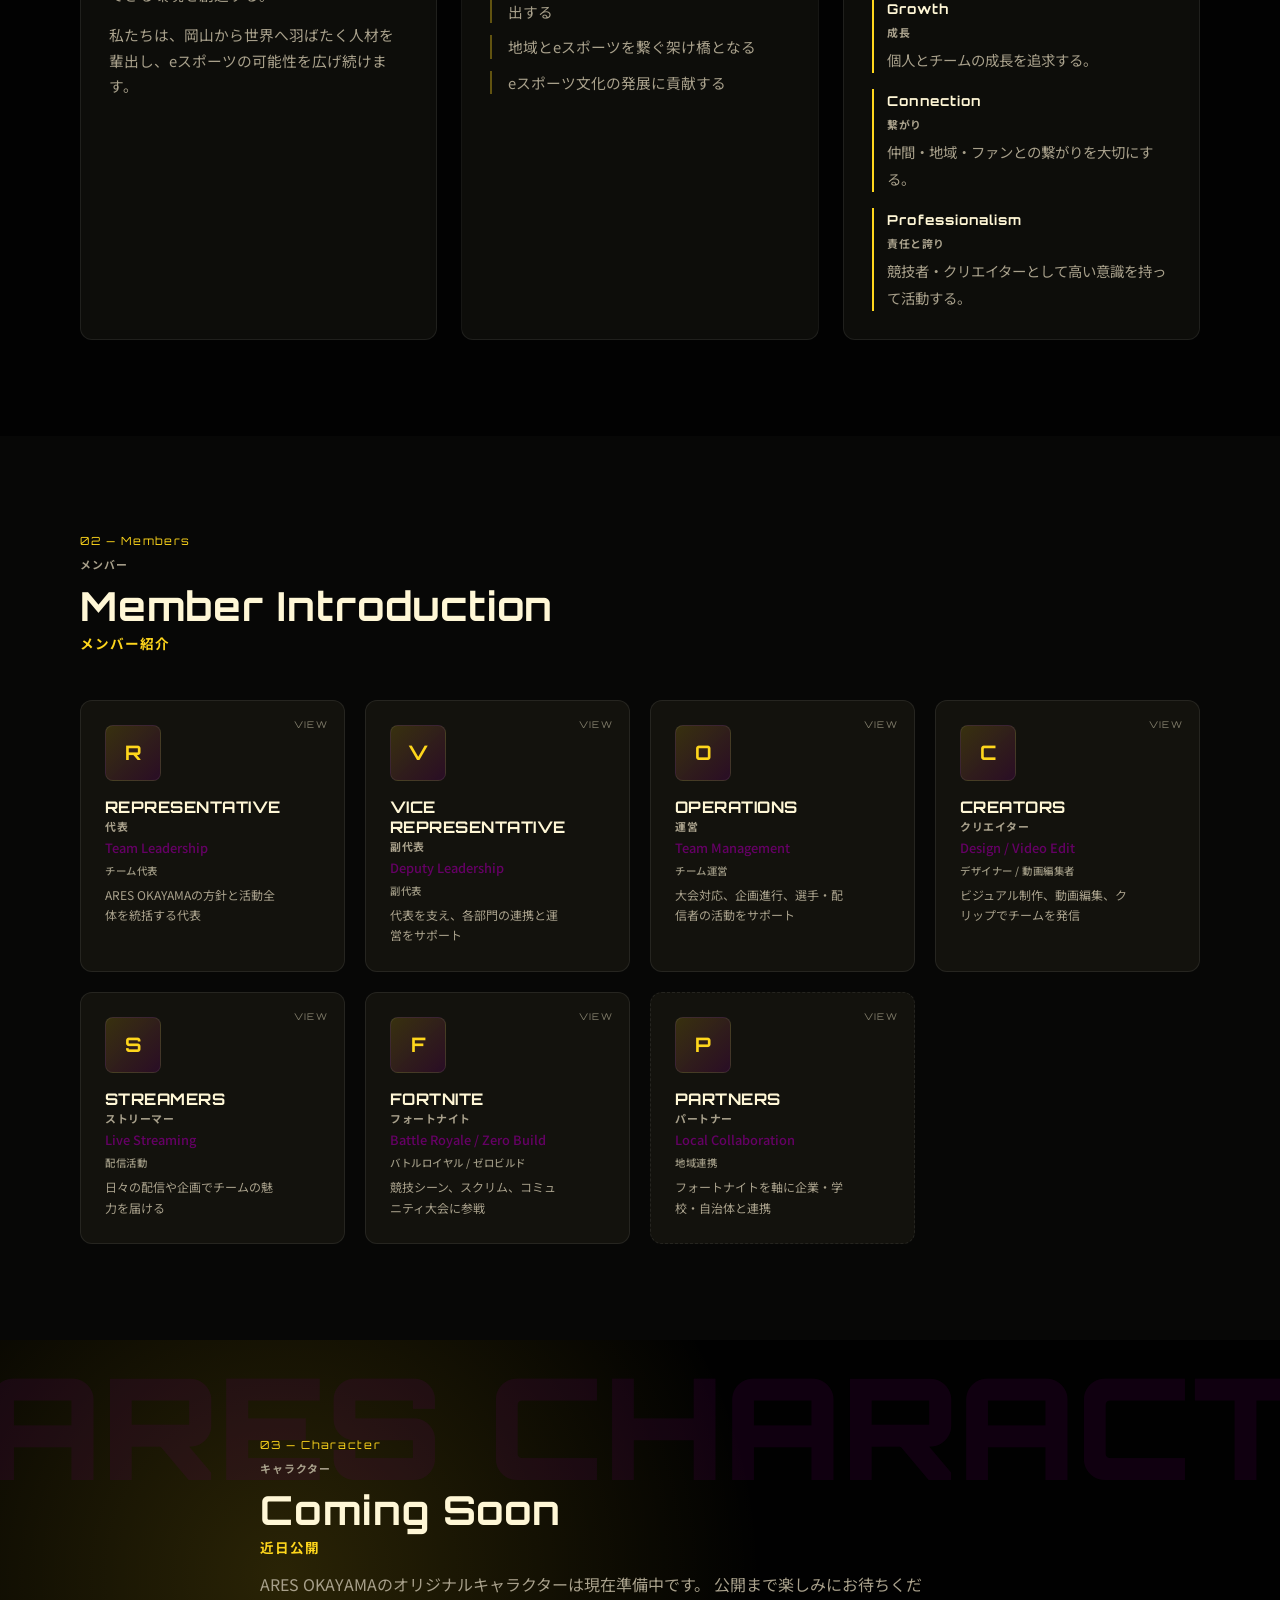
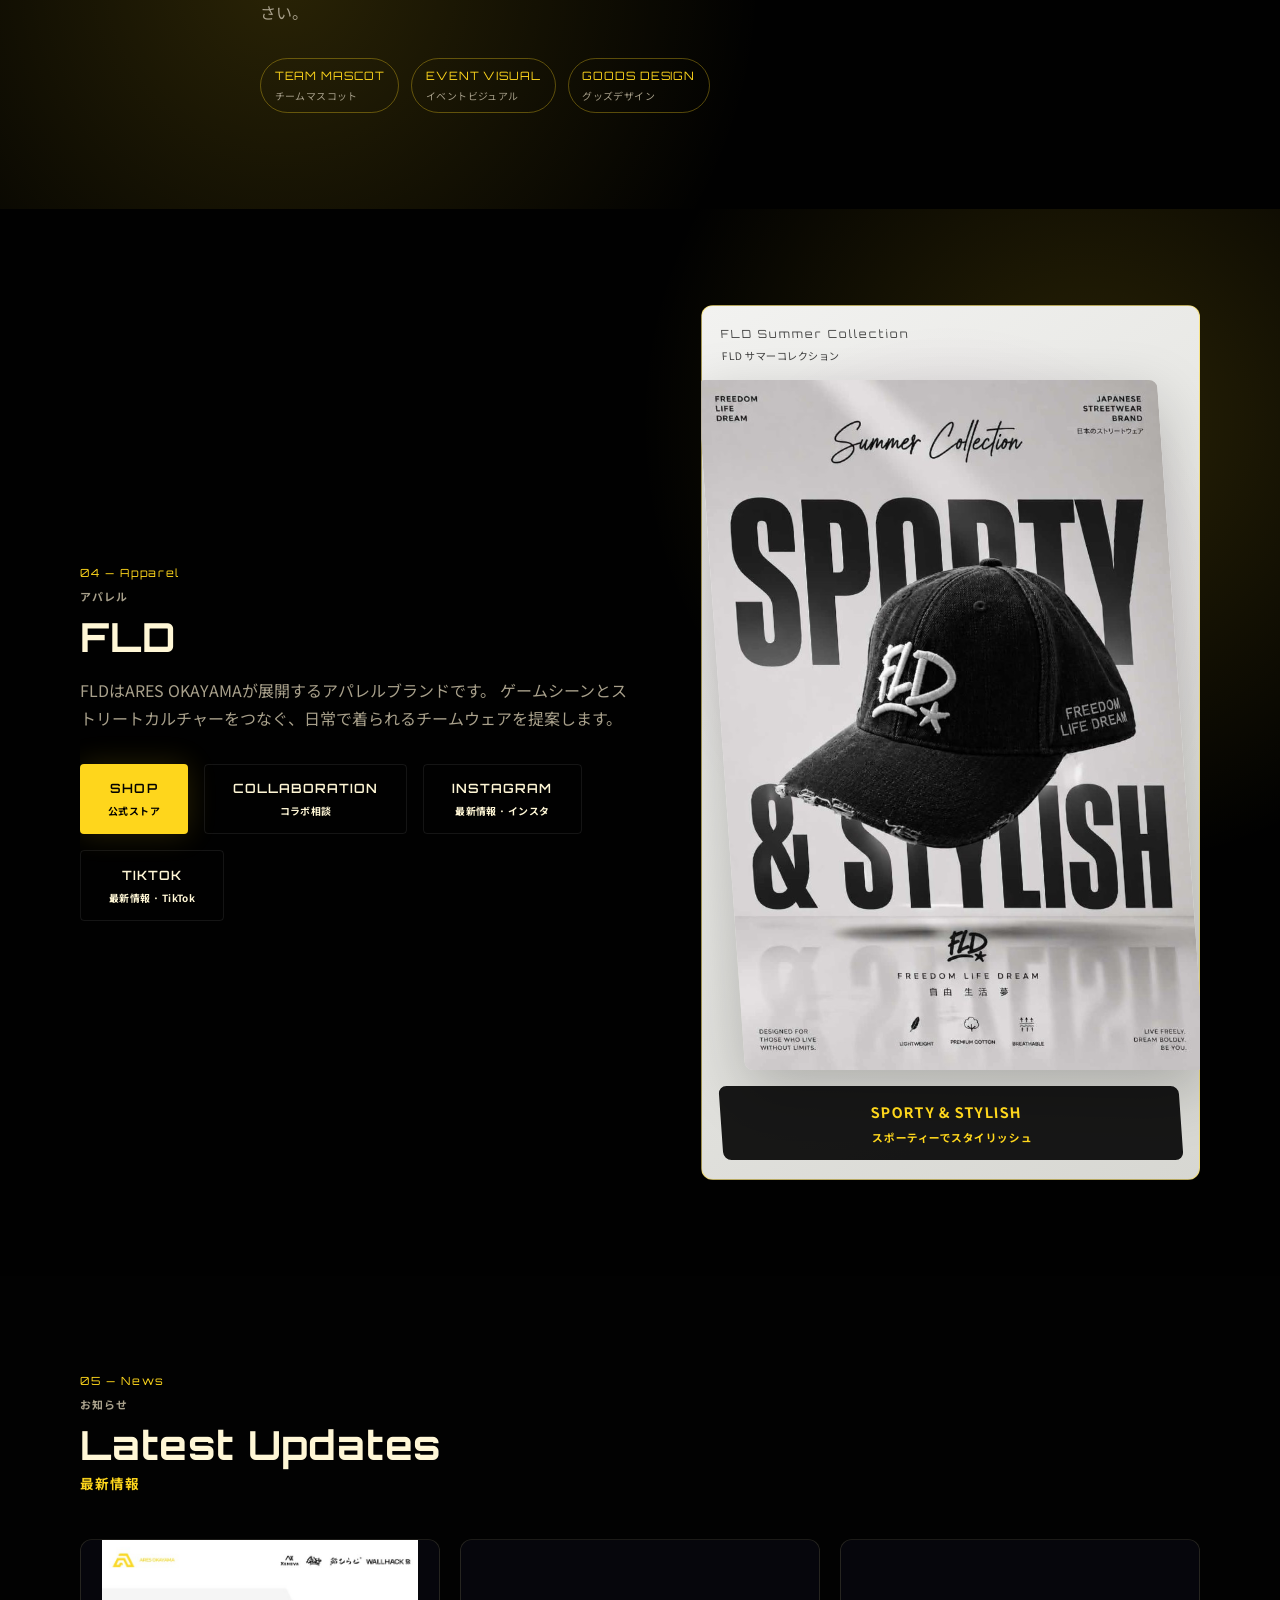
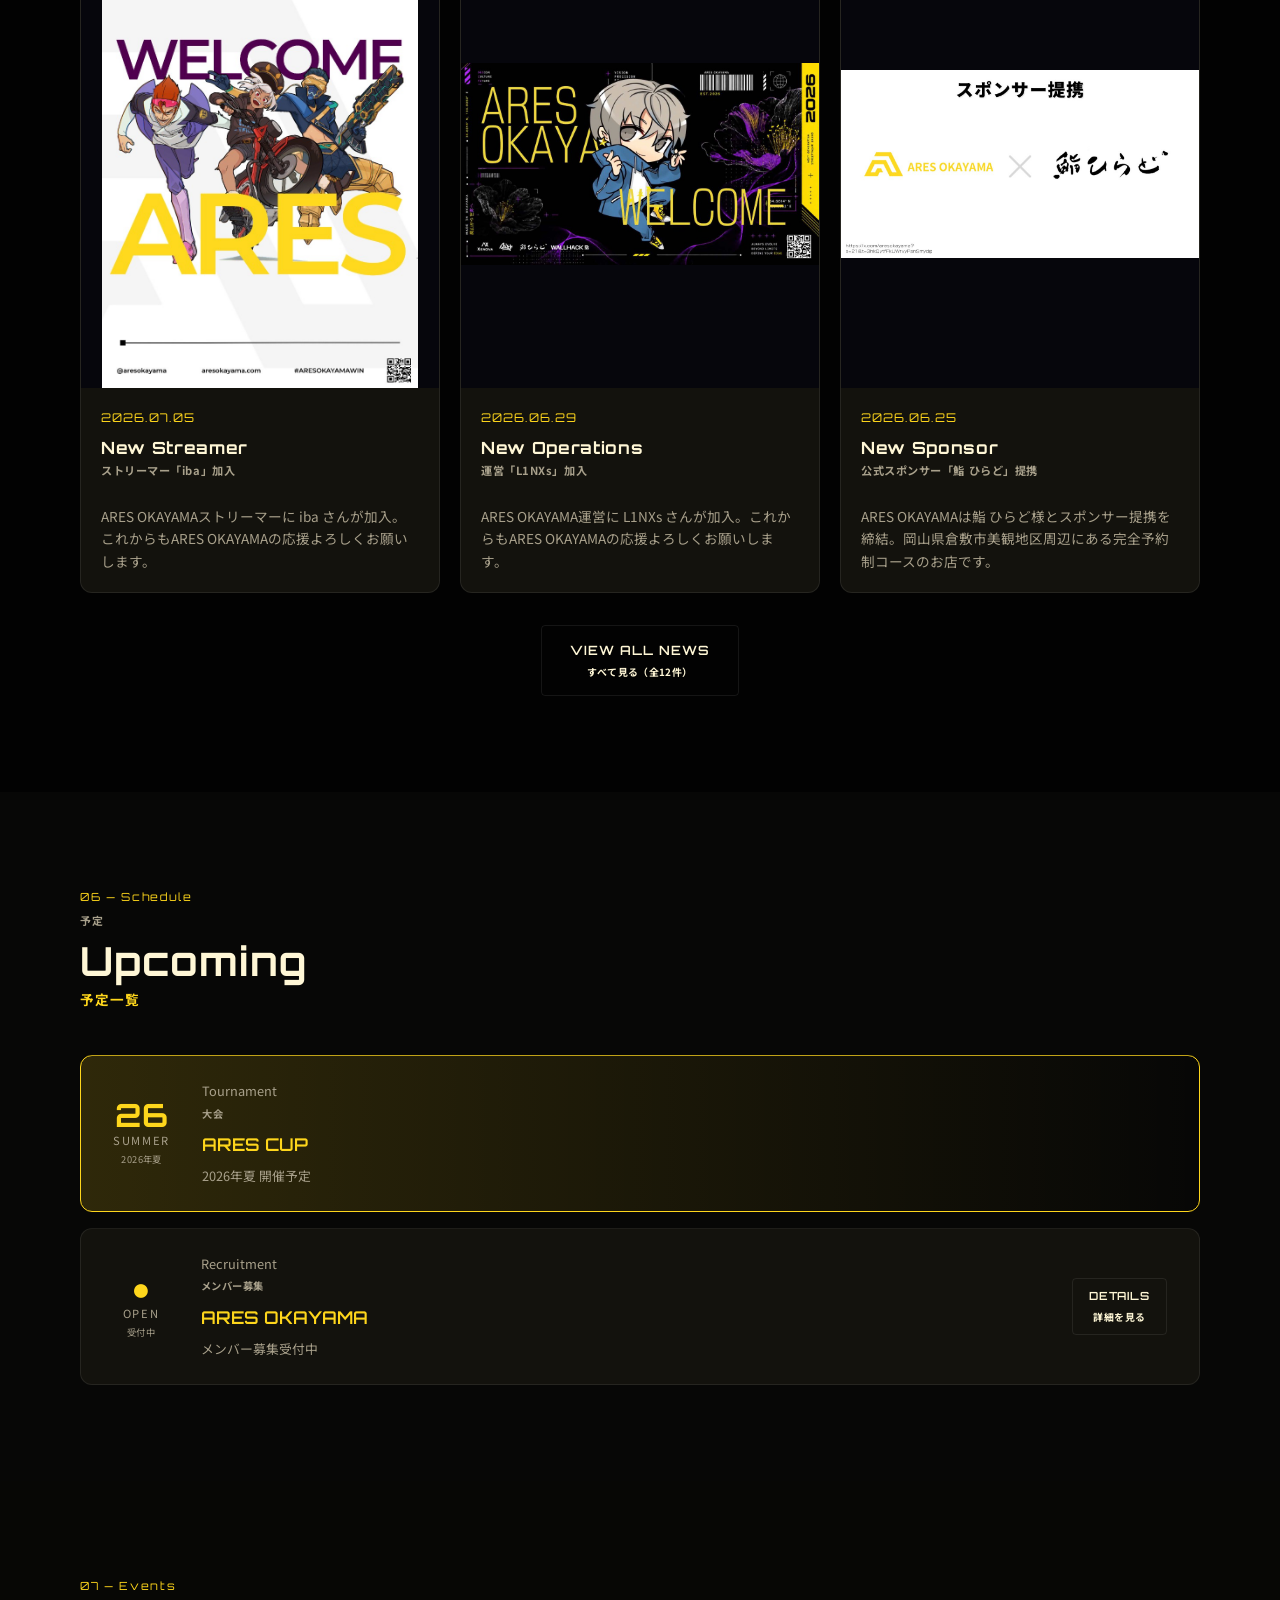
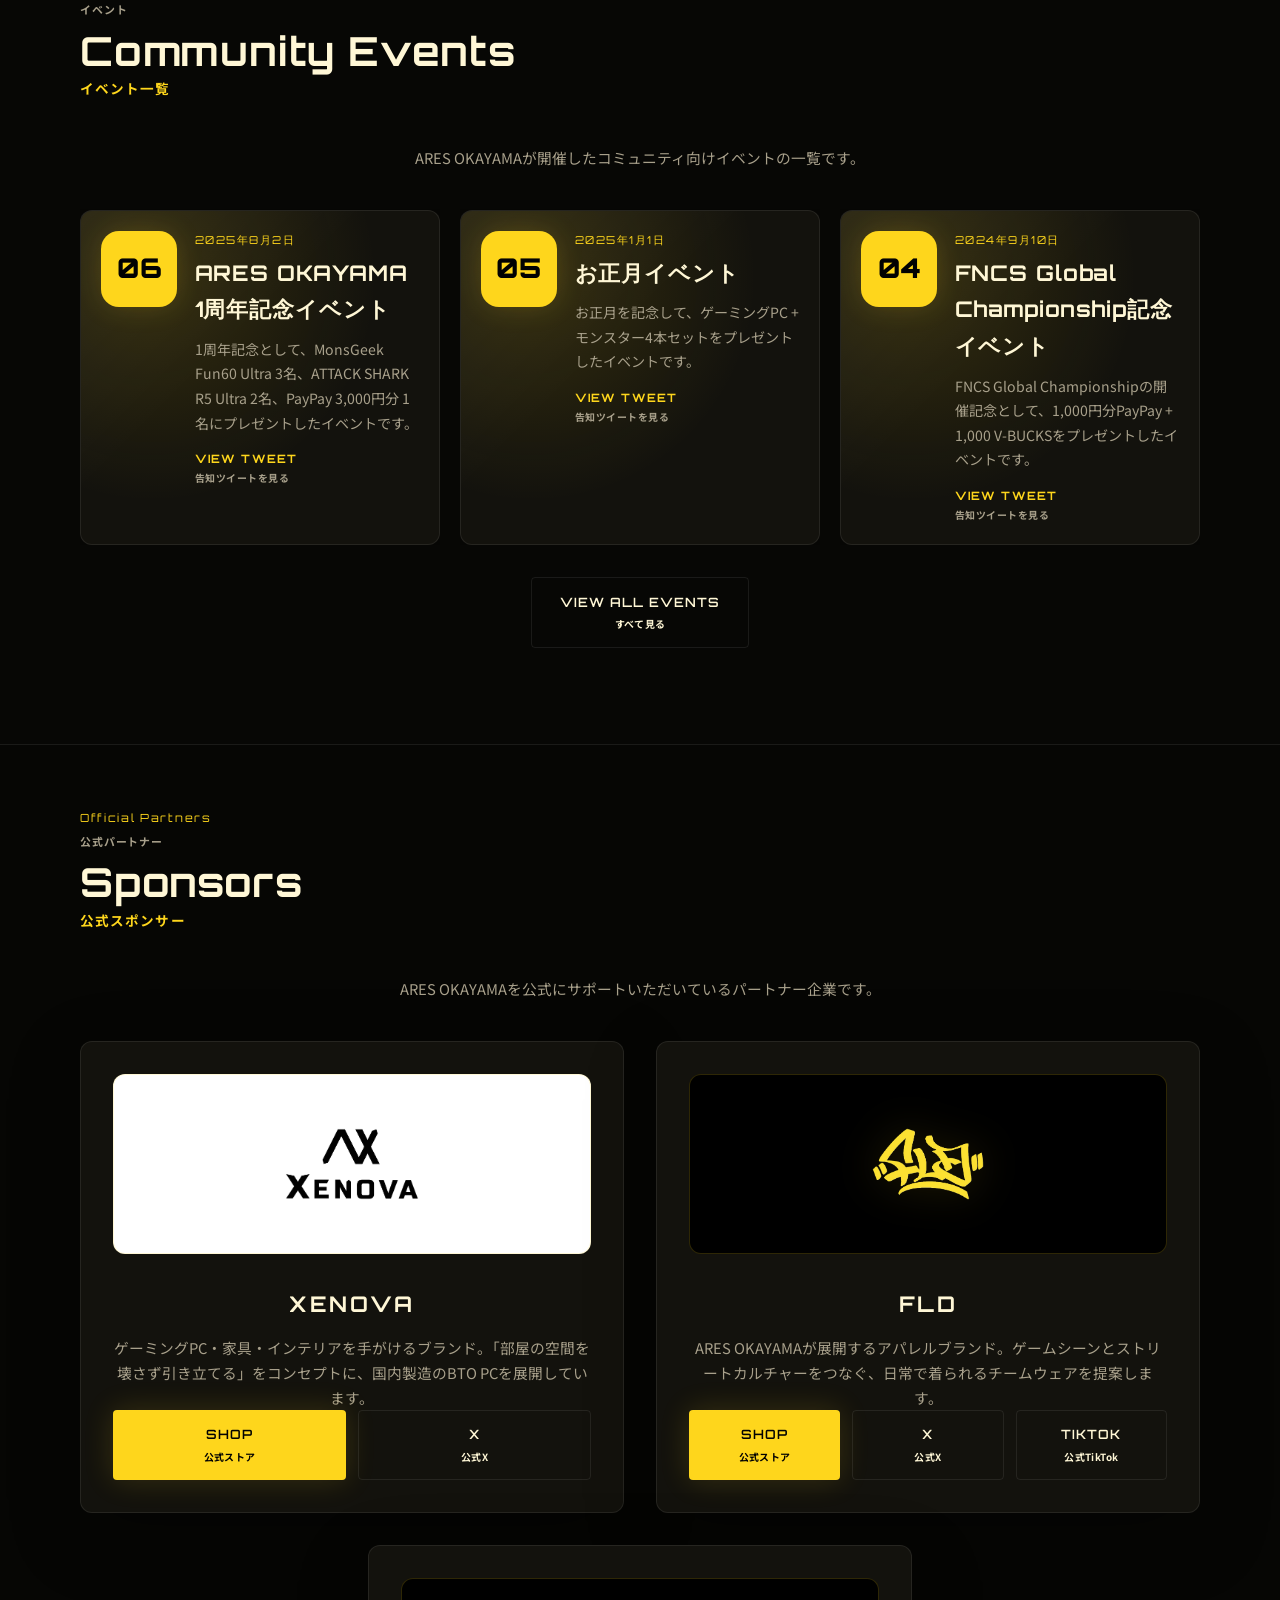
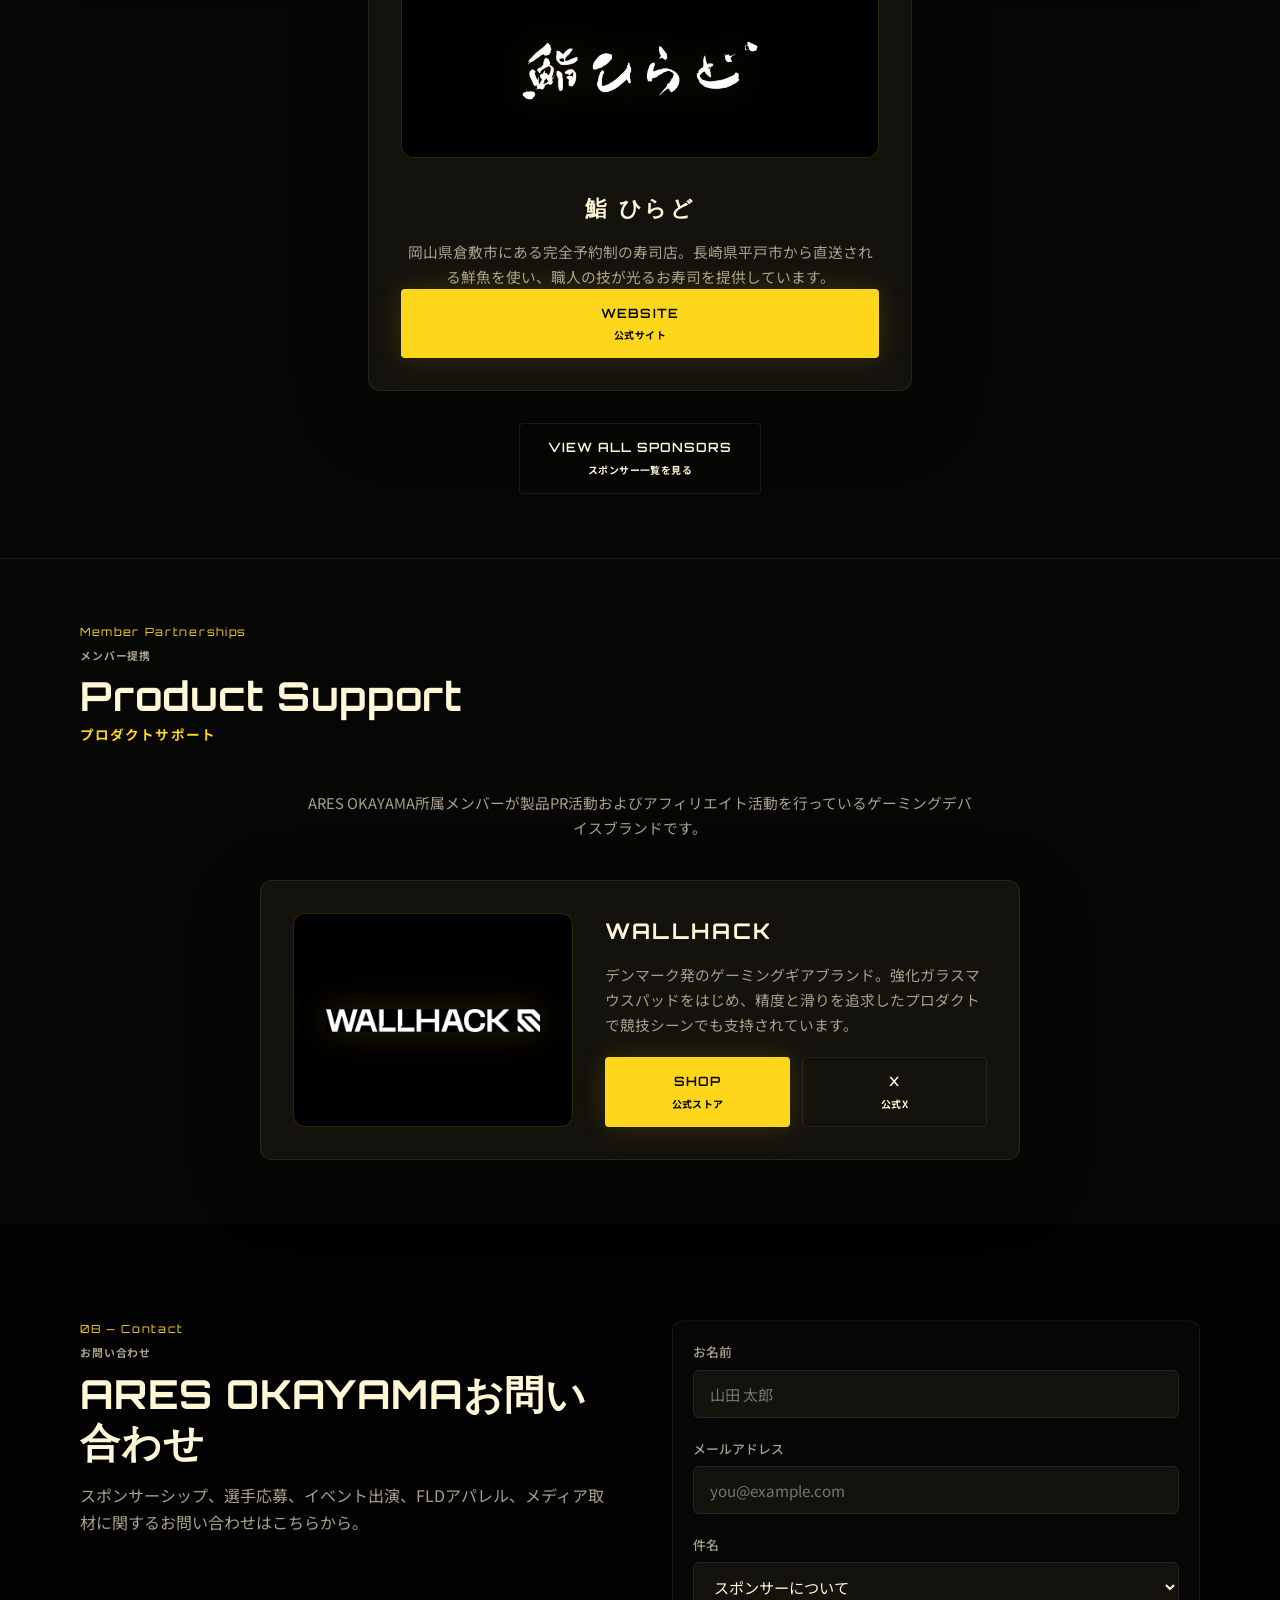
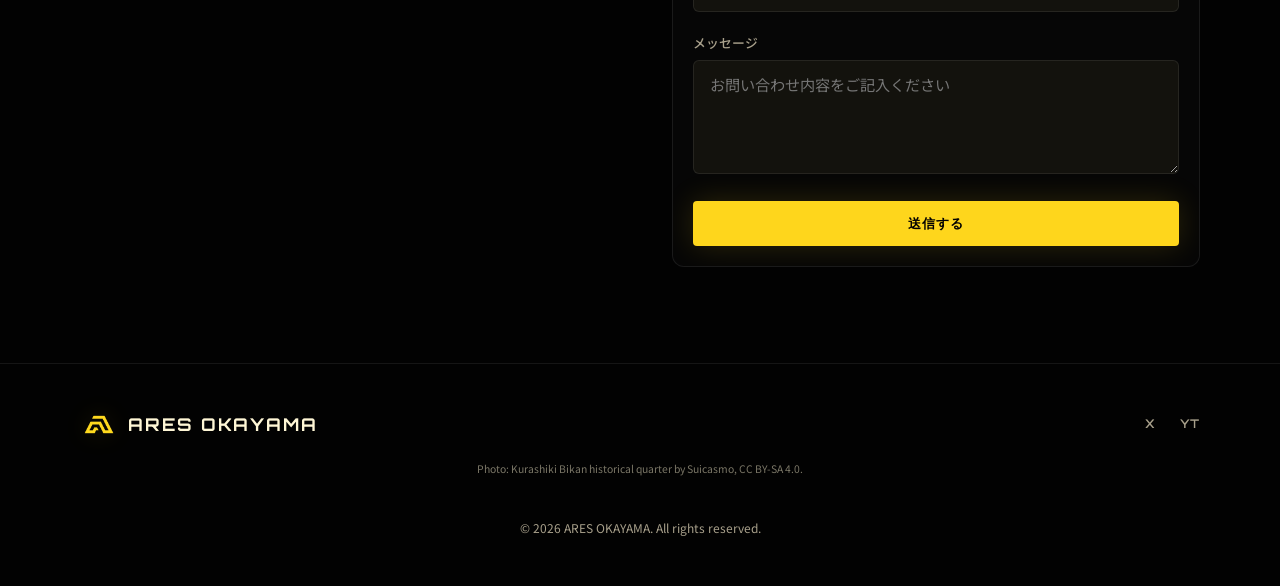
==== commit 19cd0ea2: "Add files via upload" ====
--- a/index.html
+++ b/index.html
@@ -149,6 +149,37 @@
             </div>
           </div>
         </div>
+        <div class="about-origin">
+          <div class="about-origin-header">
+            <span class="about-mvv-label">Name Origin<small>チーム名の由来</small></span>
+            <h3 class="about-origin-title">What is ARES?<small>ARESとは</small></h3>
+            <p class="about-origin-lead">
+              ARESは、チームが大切にする4つの想いを込めた名前です。
+            </p>
+          </div>
+          <div class="about-origin-grid">
+            <article class="about-origin-card">
+              <span class="about-origin-letter" aria-hidden="true">A</span>
+              <h4>Athletes<small>スポーツ選手</small></h4>
+              <p>「eスポーツに携わる者として、競技、日常生活の場にかかわらず責任ある行動と自覚を持つ意識」</p>
+            </article>
+            <article class="about-origin-card">
+              <span class="about-origin-letter" aria-hidden="true">R</span>
+              <h4>Right<small>正しい</small></h4>
+              <p>「対人関係での気配り・敬意・慎みの気持ちをもって活動できる人間性」</p>
+            </article>
+            <article class="about-origin-card">
+              <span class="about-origin-letter" aria-hidden="true">E</span>
+              <h4>Experience<small>経験</small></h4>
+              <p>「ARESで得た"知識経験"を地域・国にeスポーツという名を広めたい、知ってもらいたい」</p>
+            </article>
+            <article class="about-origin-card">
+              <span class="about-origin-letter" aria-hidden="true">S</span>
+              <h4>Solar<small>太陽</small></h4>
+              <p>「太陽のように明るく、永遠と光り輝ける存在であること」</p>
+            </article>
+          </div>
+        </div>
         <div class="about-mvv">
           <article class="about-mvv-card">
             <span class="about-mvv-label">Mission<small>ミッション</small></span>
@@ -501,7 +532,9 @@
             <label for="subject">件名</label>
             <select id="subject" name="subject">
               <option value="sponsor">スポンサーについて</option>
-              <option value="tryout">フォートナイト選手応募・トライアウト</option>
+              <option value="apex-tryout">APEX選手応募</option>
+              <option value="creator">クリエイター募集※ストリーマー含む</option>
+              <option value="recruitment-other">その他の募集</option>
               <option value="event">イベント出演</option>
               <option value="apparel">FLDアパレルについて</option>
               <option value="media">メディア・取材</option>
--- a/styles.css
+++ b/styles.css
@@ -1274,6 +1274,105 @@
   font-size: 0.9rem;
 }
 
+.about-origin {
+  margin-top: 4rem;
+}
+
+.about-origin-header {
+  max-width: 42rem;
+  margin-bottom: 2rem;
+}
+
+.about-origin-title {
+  margin-top: 0.75rem;
+  font-family: var(--font-display);
+  font-size: clamp(1.5rem, 3vw, 2rem);
+  letter-spacing: 0.03em;
+}
+
+.about-origin-title small {
+  display: block;
+  margin-top: 0.35rem;
+  font-family: var(--font-body);
+  font-size: 0.85rem;
+  letter-spacing: 0.08em;
+  color: var(--accent);
+}
+
+.about-origin-lead {
+  margin-top: 0.85rem;
+  color: var(--text-muted);
+  line-height: 1.8;
+}
+
+.about-origin-grid {
+  display: grid;
+  grid-template-columns: repeat(4, minmax(0, 1fr));
+  gap: 1.25rem;
+}
+
+.about-origin-card {
+  position: relative;
+  overflow: hidden;
+  padding: 1.5rem 1.35rem 1.6rem;
+  background: var(--bg-card);
+  border: 1px solid var(--border);
+  border-radius: var(--radius);
+  box-shadow: 0 18px 54px rgba(0, 0, 0, 0.24);
+}
+
+.about-origin-card::before {
+  content: "";
+  position: absolute;
+  inset: 0;
+  background:
+    radial-gradient(circle at 18% 18%, rgba(254, 214, 28, 0.14), transparent 10rem),
+    linear-gradient(135deg, rgba(255, 255, 255, 0.04), transparent 42%);
+  pointer-events: none;
+}
+
+.about-origin-card > * {
+  position: relative;
+  z-index: 1;
+}
+
+.about-origin-letter {
+  display: grid;
+  place-items: center;
+  width: 3rem;
+  height: 3rem;
+  margin-bottom: 1rem;
+  font-family: var(--font-display);
+  font-size: 1.55rem;
+  font-weight: 900;
+  color: var(--bg);
+  background: var(--accent);
+  border-radius: 12px;
+  box-shadow: 0 0 24px var(--accent-dim);
+}
+
+.about-origin-card h4 {
+  font-family: var(--font-display);
+  font-size: 1.05rem;
+  letter-spacing: 0.06em;
+  margin-bottom: 0.75rem;
+}
+
+.about-origin-card h4 small {
+  display: block;
+  margin-top: 0.25rem;
+  font-family: var(--font-body);
+  font-size: 0.72rem;
+  letter-spacing: 0.05em;
+  color: var(--text-muted);
+}
+
+.about-origin-card p {
+  font-size: 0.88rem;
+  line-height: 1.8;
+  color: var(--text-muted);
+}
+
 .about-mvv {
   display: grid;
   grid-template-columns: repeat(3, minmax(0, 1fr));
@@ -1365,6 +1464,10 @@
   }
 
   .about-mvv {
+    grid-template-columns: repeat(2, minmax(0, 1fr));
+  }
+
+  .about-origin-grid {
     grid-template-columns: repeat(2, minmax(0, 1fr));
   }
 
@@ -3006,6 +3109,14 @@
     margin-top: 2.5rem;
   }
 
+  .about-origin {
+    margin-top: 2.5rem;
+  }
+
+  .about-origin-grid {
+    grid-template-columns: 1fr;
+  }
+
   .about-mvv-card--values .about-values {
     display: flex;
     flex-direction: column;
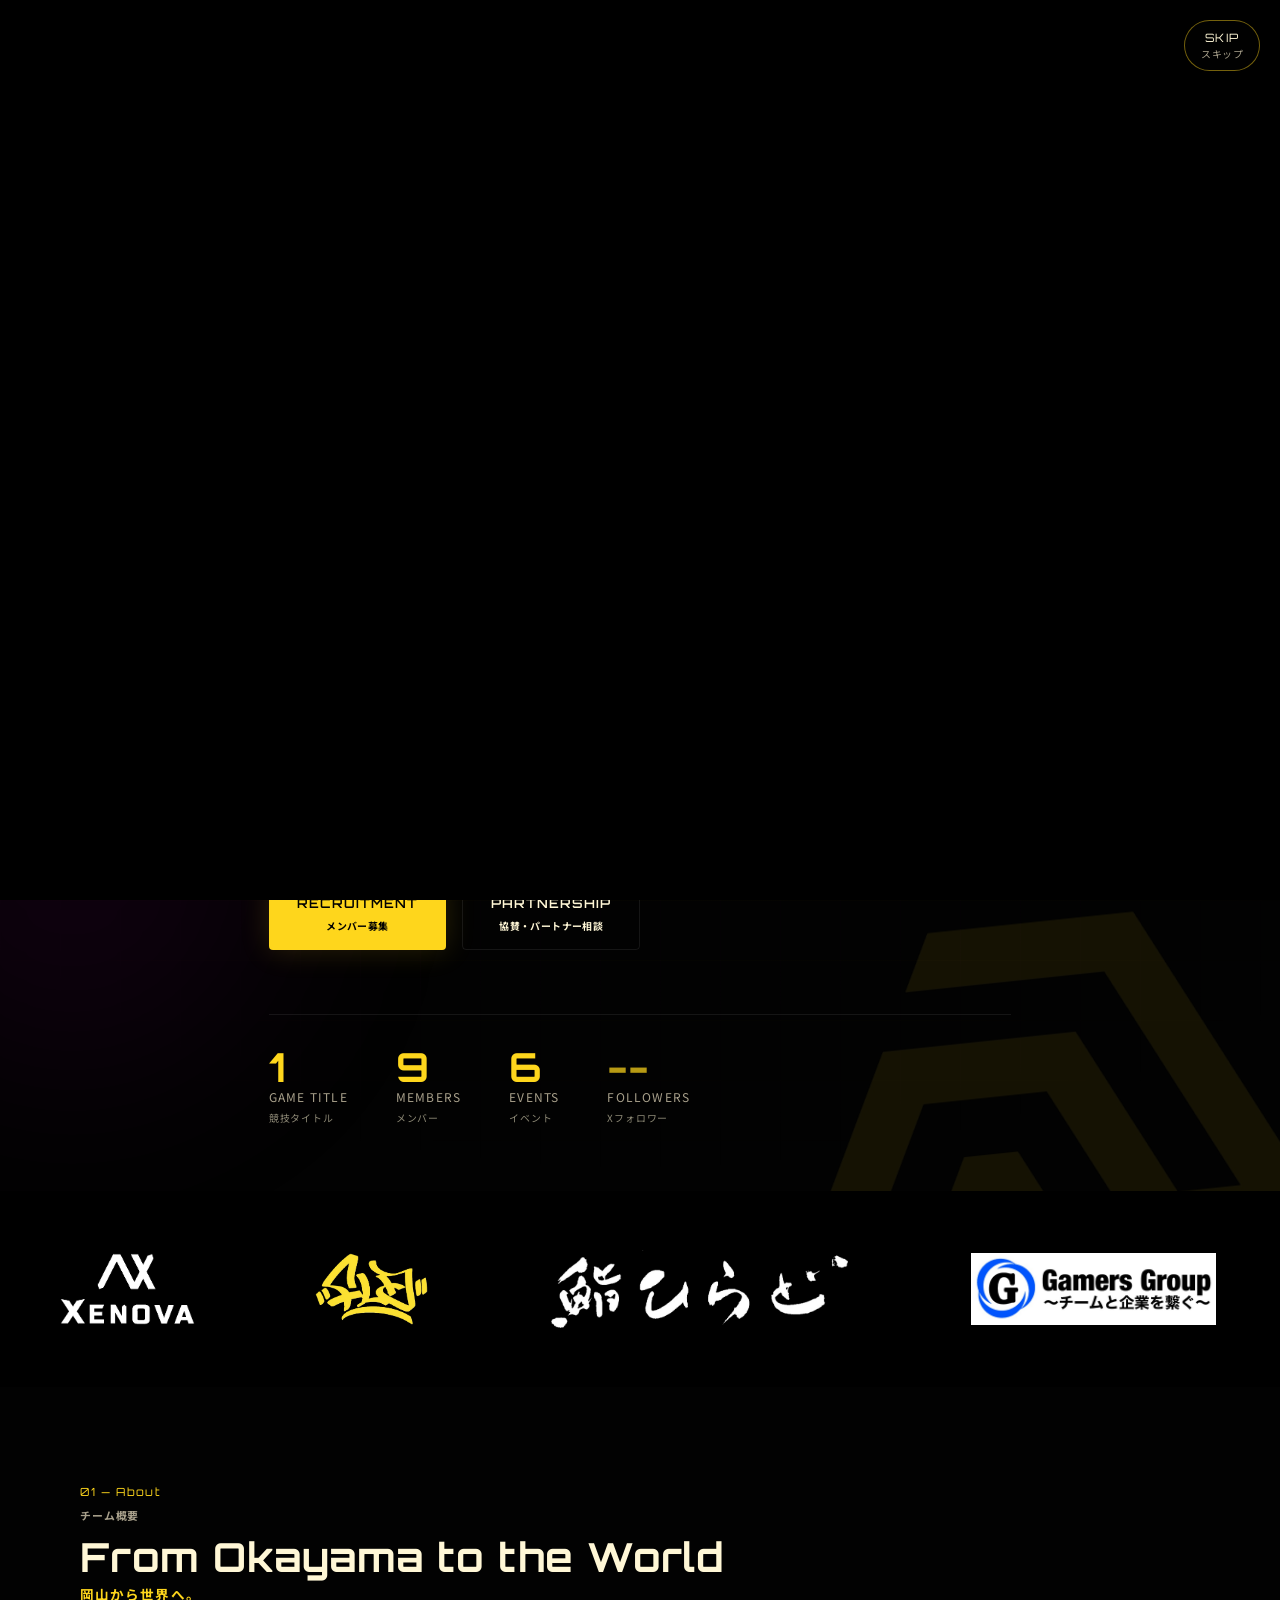
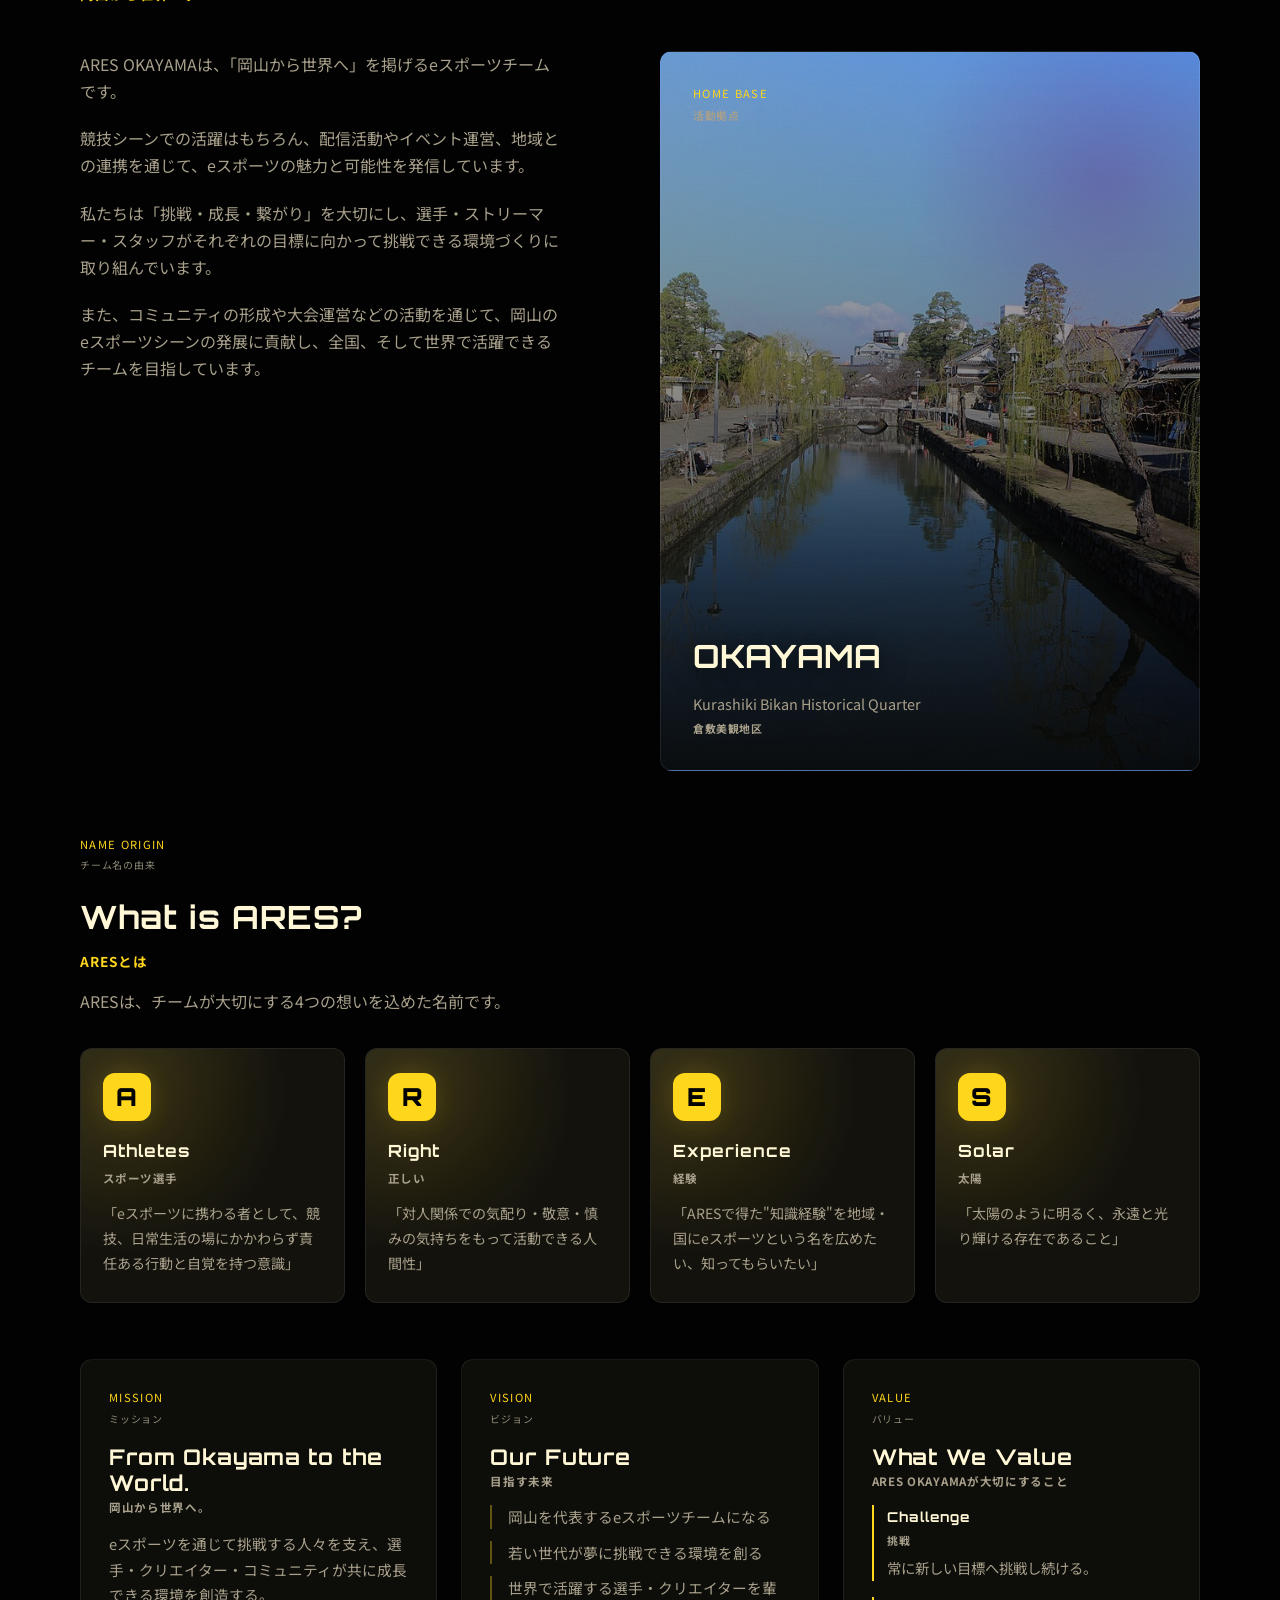
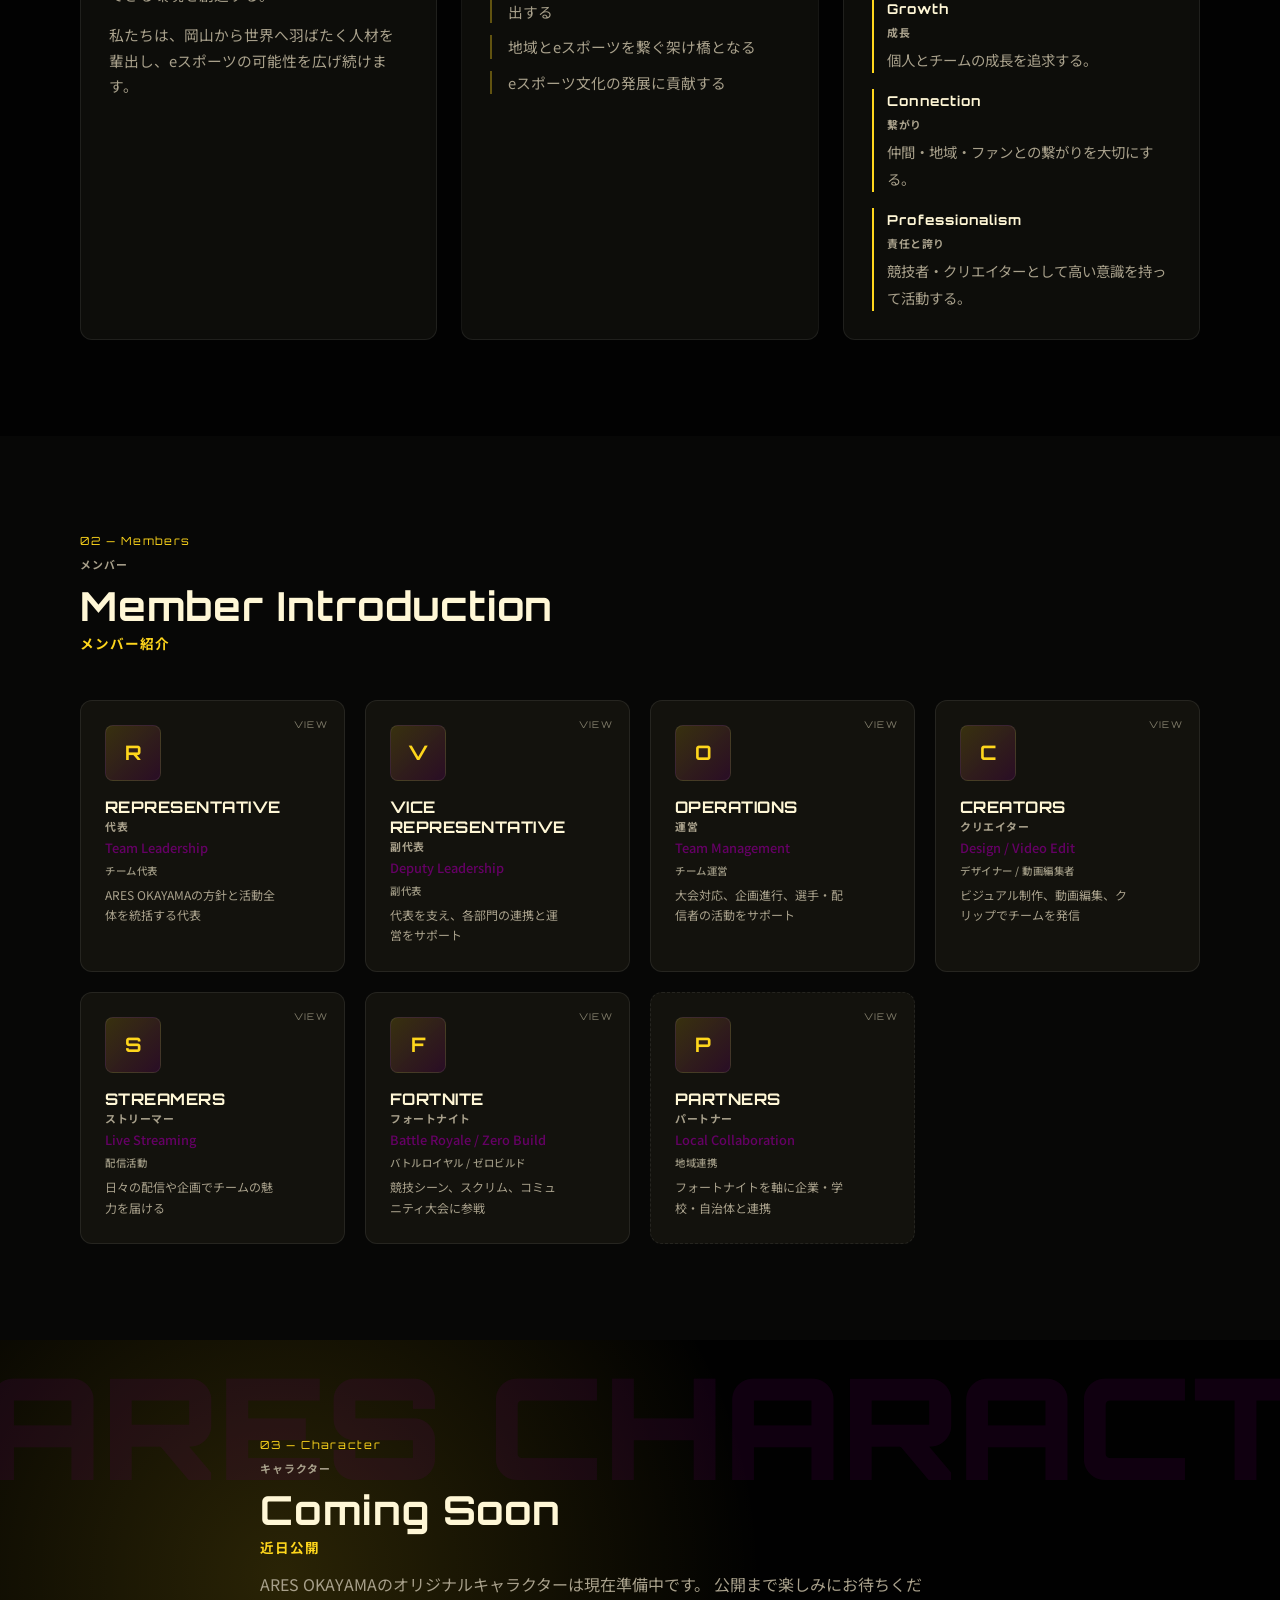
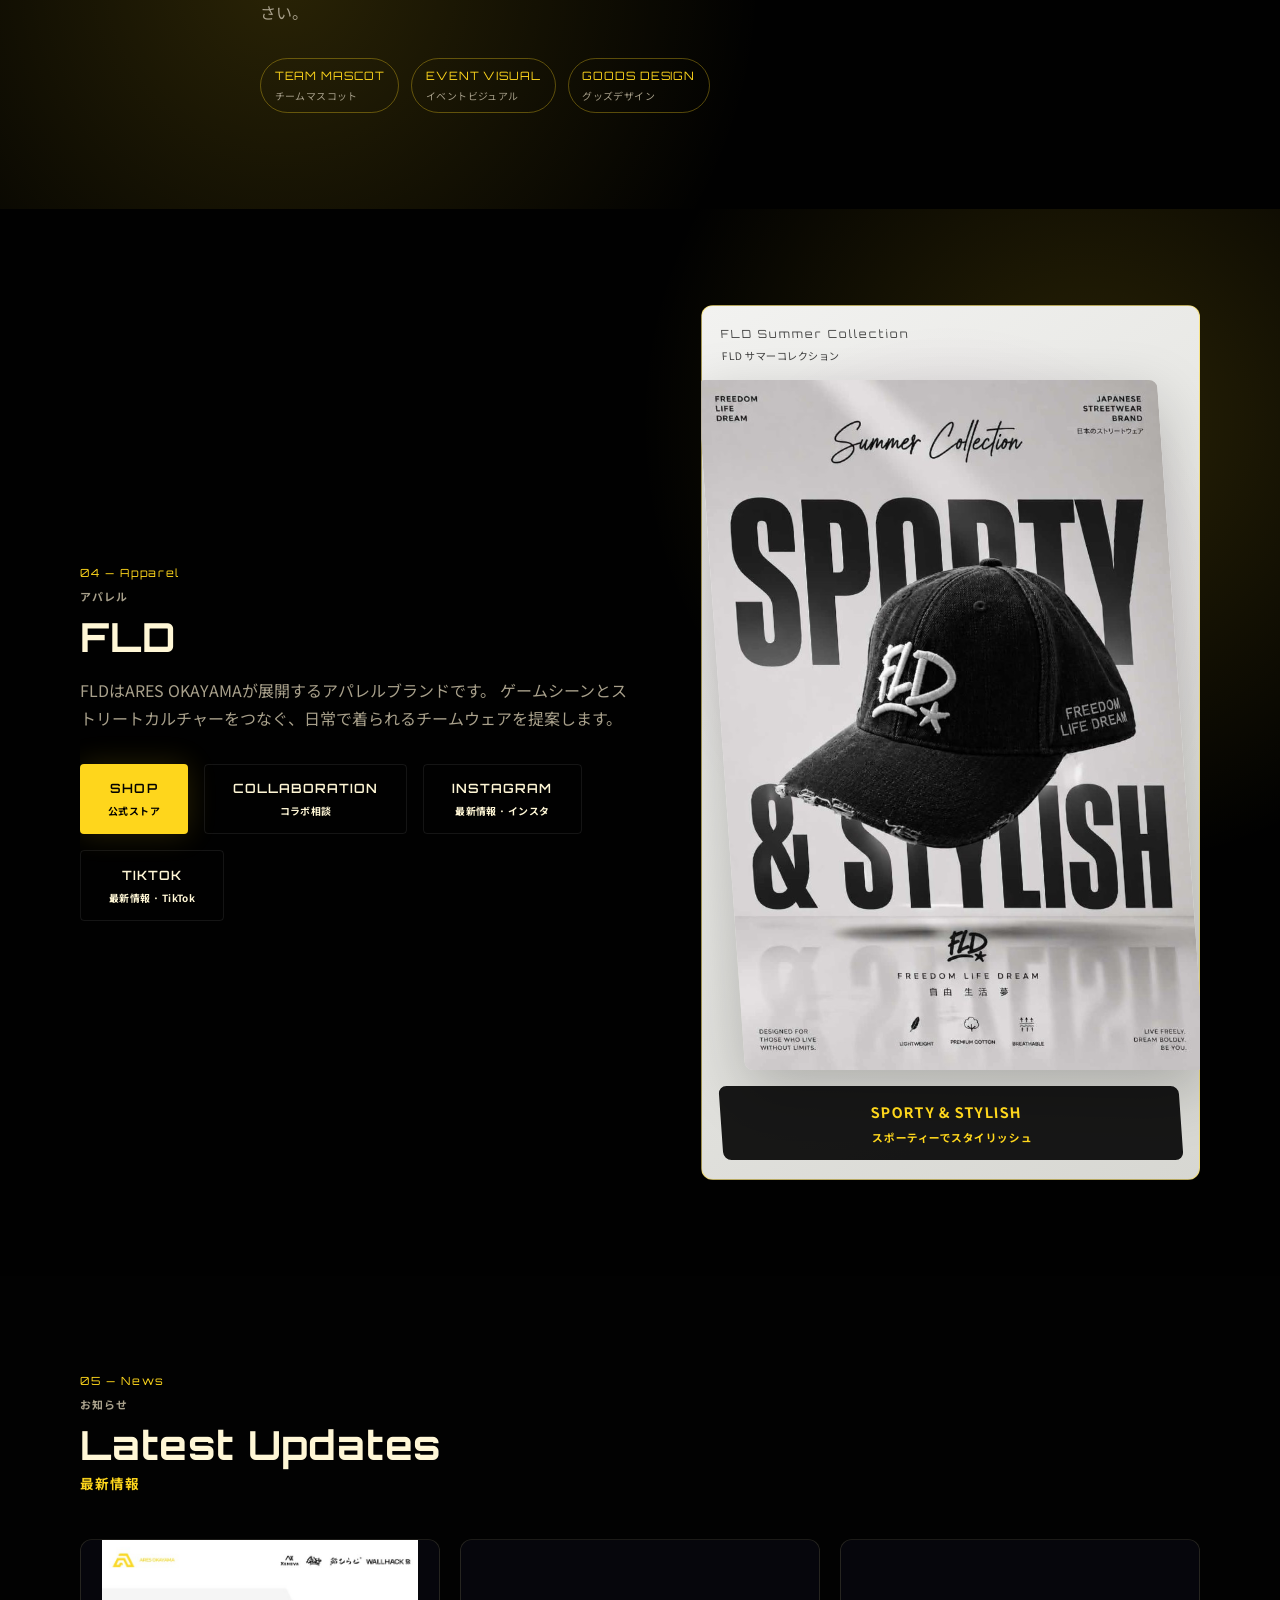
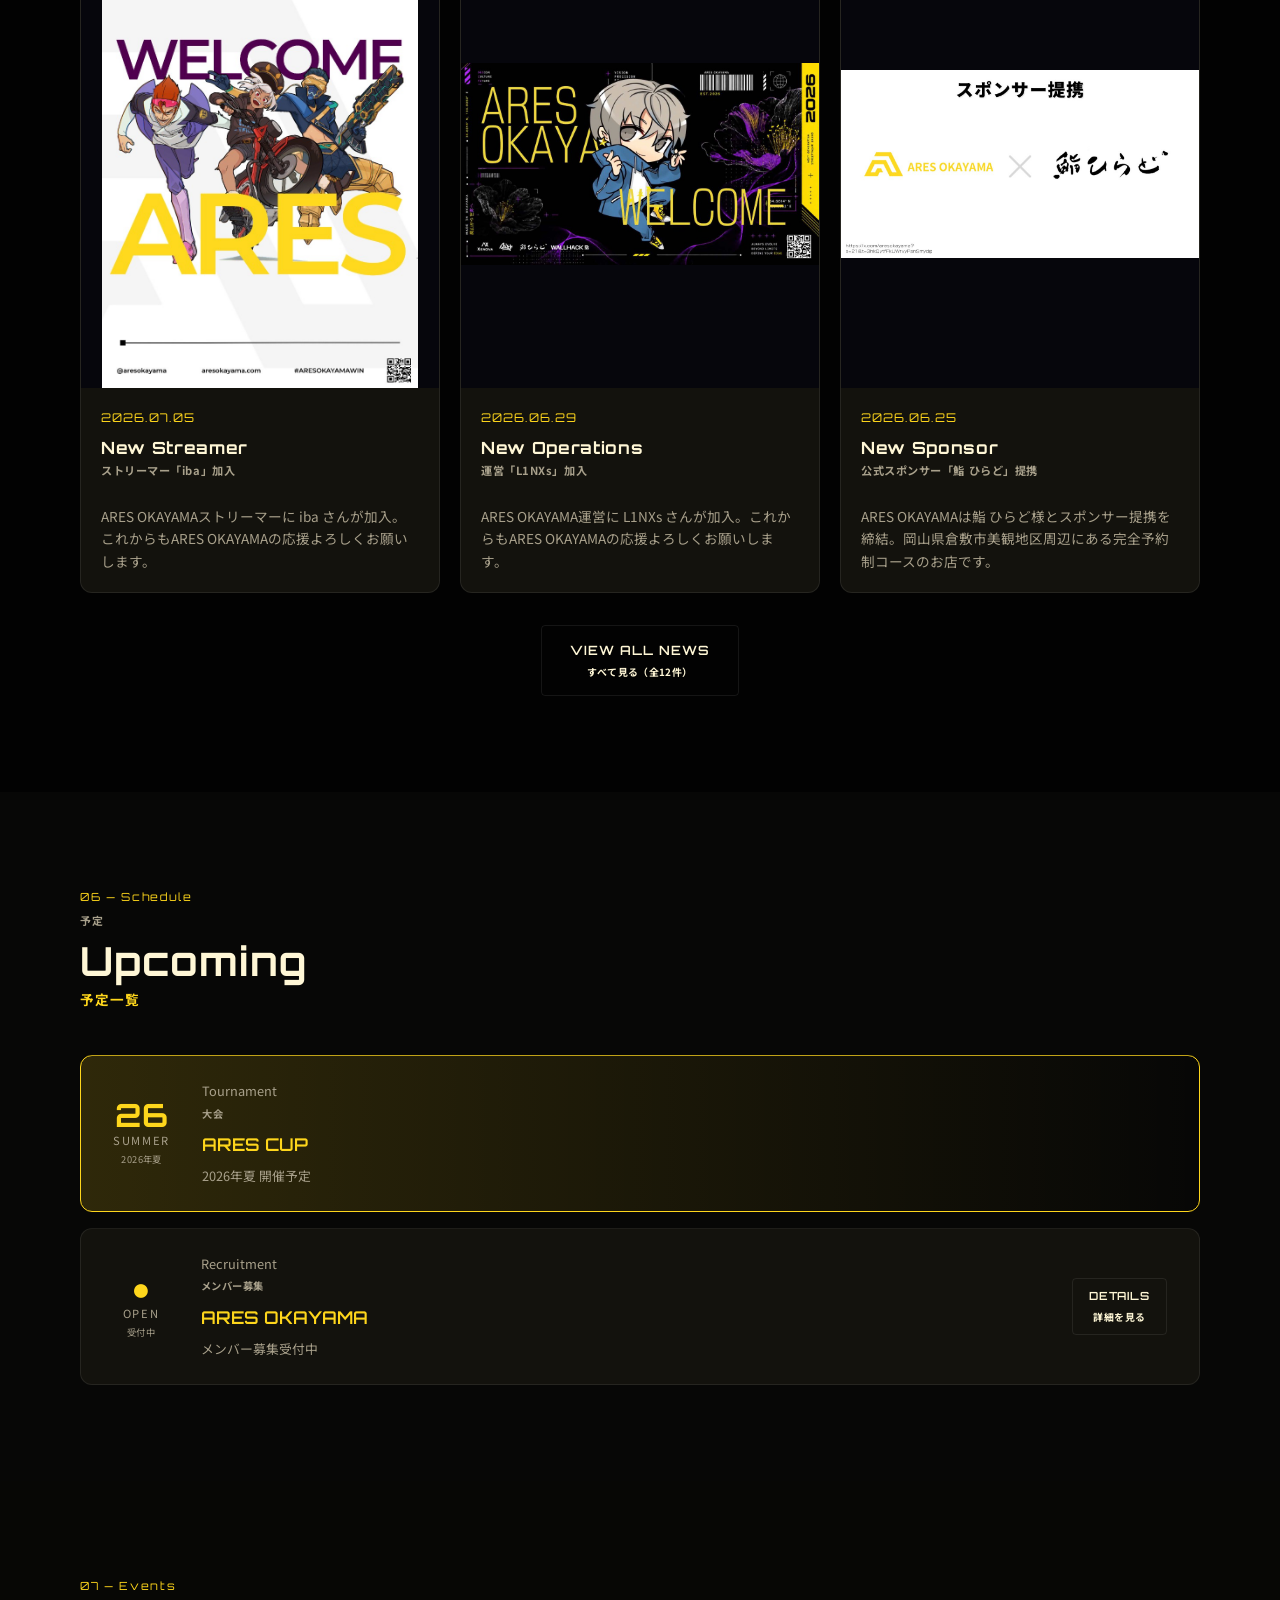
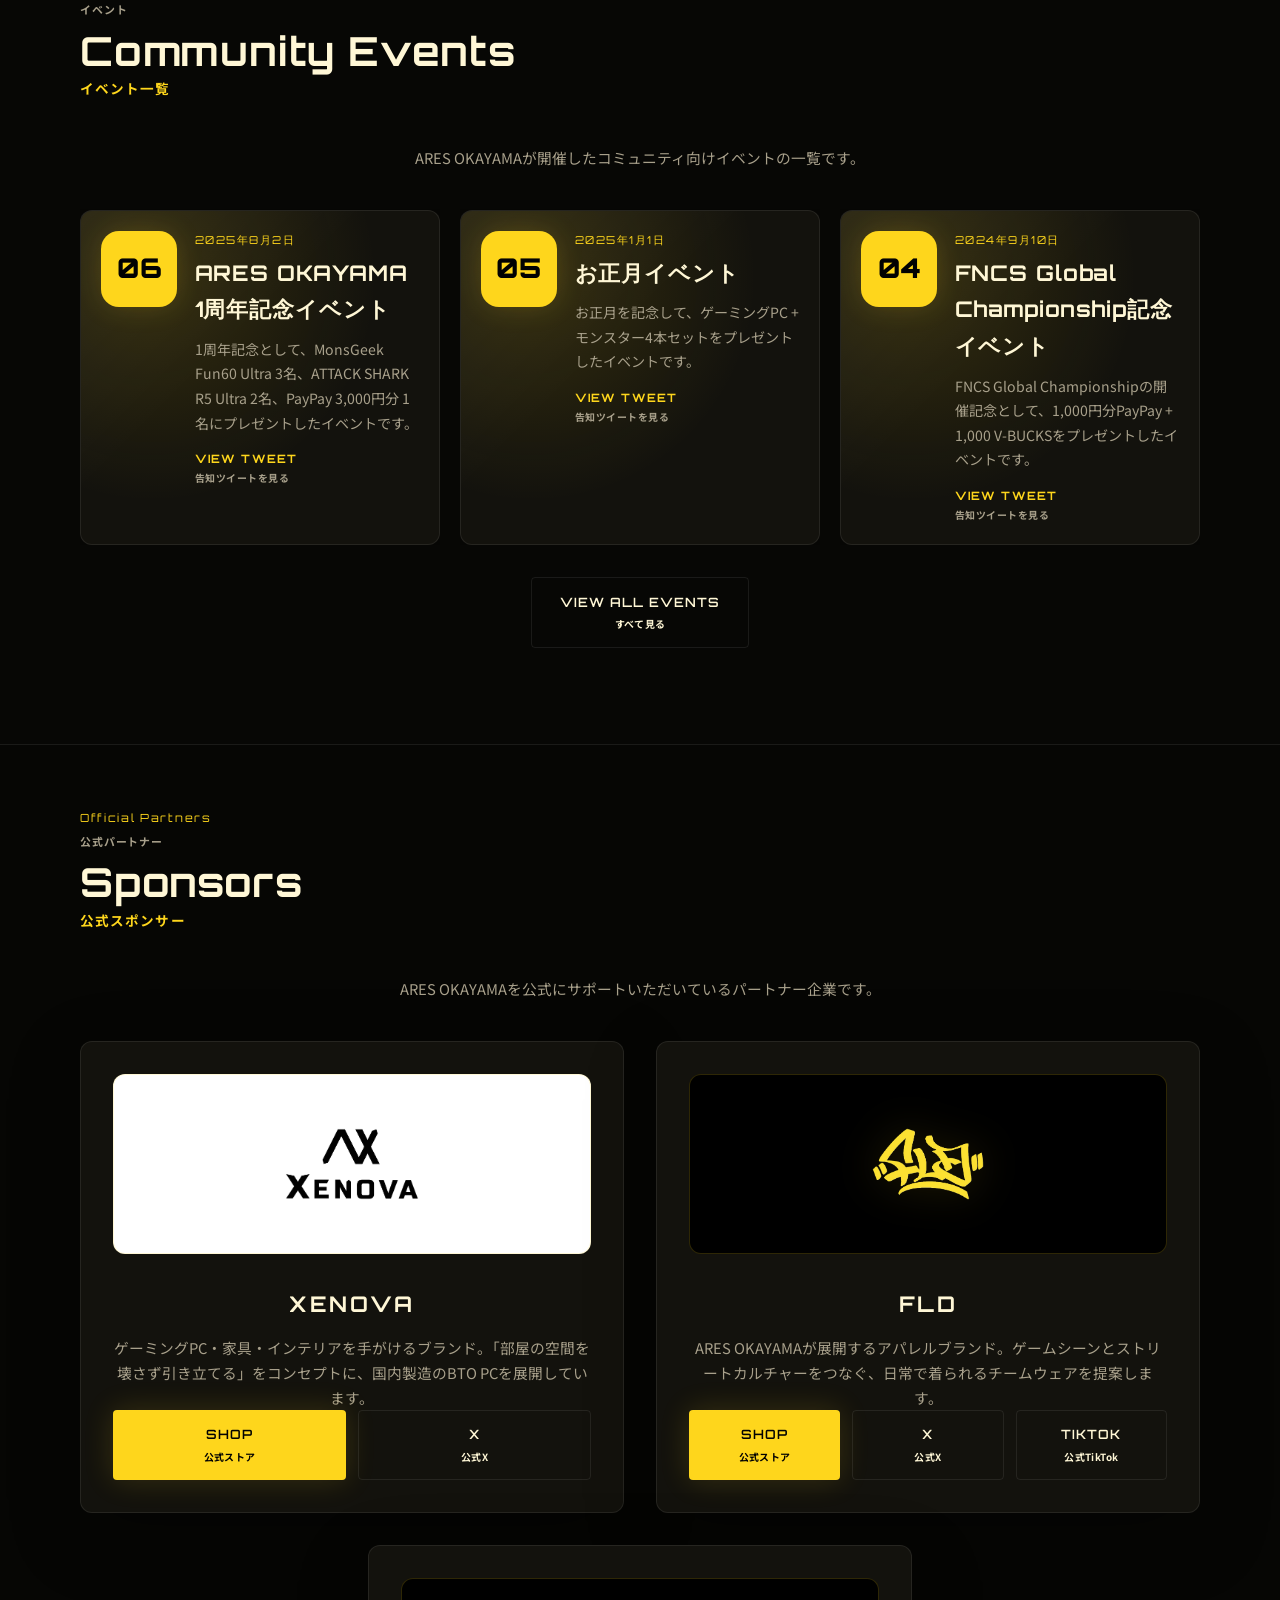
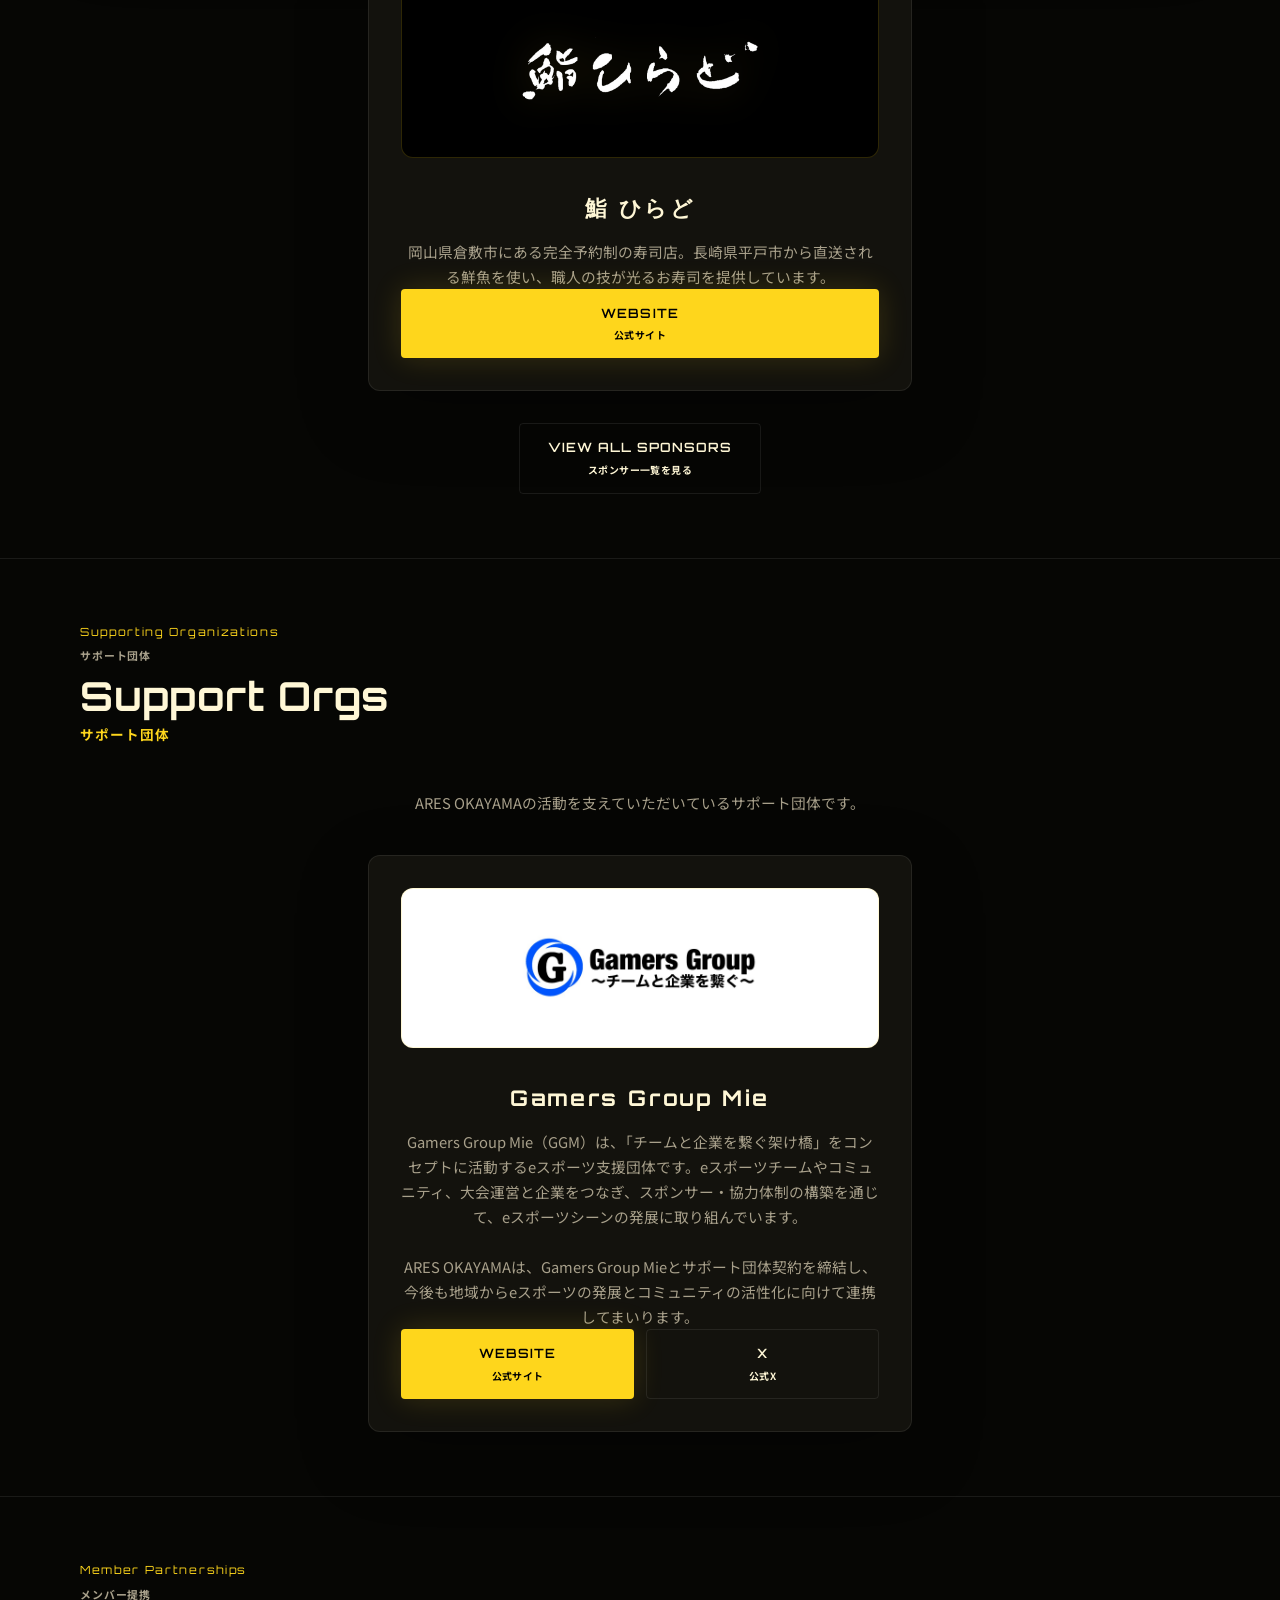
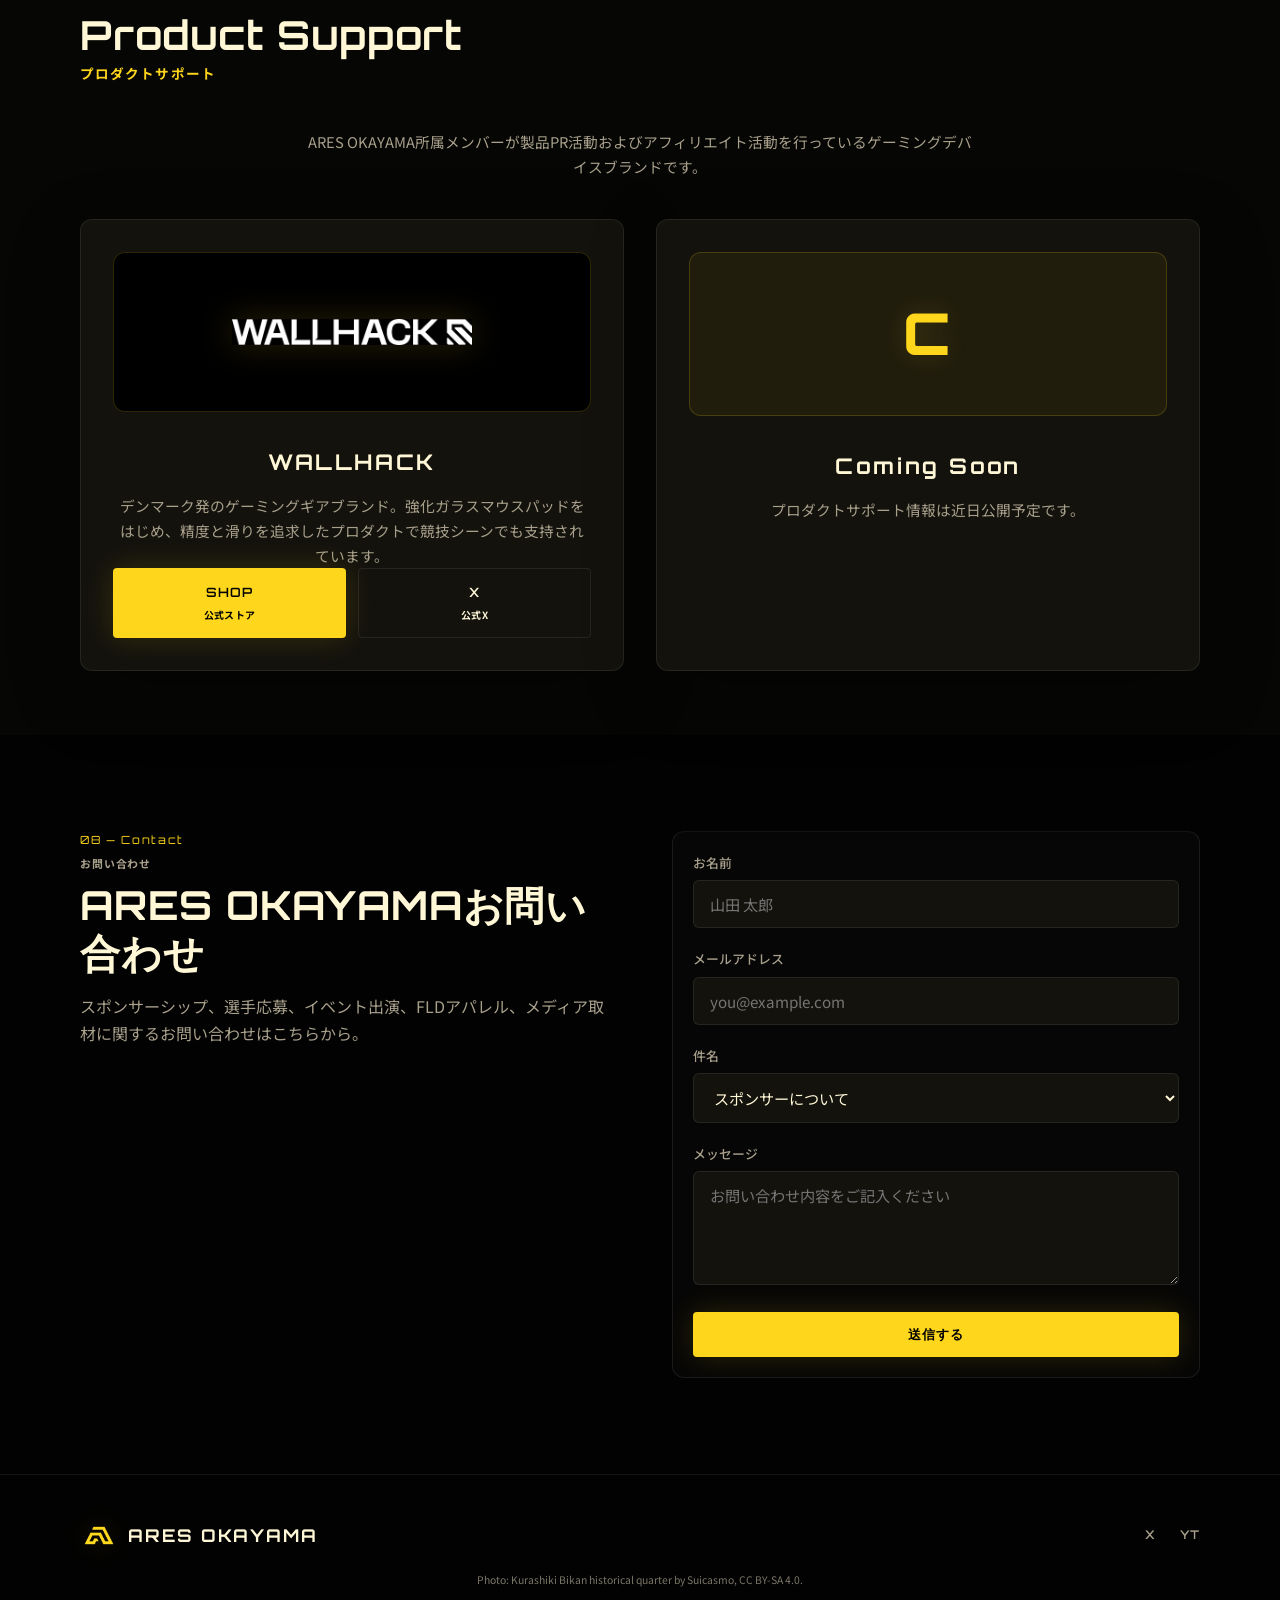
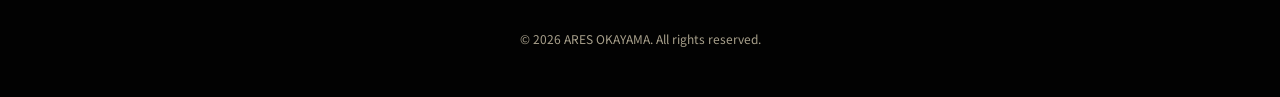
==== commit 5dcfc537: "Add files via upload" ====
--- a/index.html
+++ b/index.html
@@ -52,6 +52,7 @@
         <li><a href="#schedule"><span>Schedule</span><small>予定</small></a></li>
         <li><a href="#events"><span>Events</span><small>イベント</small></a></li>
         <li><a href="sponsors.html"><span>Sponsors</span><small>公式スポンサー</small></a></li>
+        <li><a href="#support-orgs"><span>Support</span><small>サポート団体</small></a></li>
         <li><a href="#member-brands"><span>Product Support</span><small>プロダクトサポート</small></a></li>
         <li><a href="#contact" class="nav-cta"><span>Contact</span><small>お問い合わせ</small></a></li>
       </ul>
@@ -105,13 +106,14 @@
       </div>
     </section>
 
-    <div class="ticker" aria-label="公式スポンサー・プロダクトサポート">
+    <div class="ticker" aria-label="公式スポンサー・サポート団体・プロダクトサポート">
       <div class="ticker-slider">
         <div class="ticker-track" id="tickerTrack">
           <div class="ticker-set" id="tickerSeed">
             <img src="ticker-xenova.png" alt="XENOVA" class="ticker-logo--xenova" />
             <img src="ticker-fld.png" alt="FLD Apparel" class="ticker-logo--fld" />
             <img src="ticker-hirado.png" alt="鮨 ひらど" class="ticker-logo--hirado" />
+            <img src="ticker-ggm.png" alt="Gamers Group Mie" class="ticker-logo--ggm" />
             <img src="wallhack-logo.png" alt="WALLHACK" />
           </div>
         </div>
@@ -495,6 +497,19 @@
       </div>
     </section>
 
+    <section class="section support-orgs" id="support-orgs">
+      <div class="container">
+        <div class="section-header">
+          <span class="section-label">Supporting Organizations<small>サポート団体</small></span>
+          <h2 class="section-title">Support Orgs<small>サポート団体</small></h2>
+        </div>
+        <p class="brand-section-note">
+          ARES OKAYAMAの活動を支えていただいているサポート団体です。
+        </p>
+        <div class="brand-cards-row" data-sponsors="supportOrganizations"></div>
+      </div>
+    </section>
+
     <section class="section member-brands" id="member-brands">
       <div class="container">
         <div class="section-header">
--- a/styles.css
+++ b/styles.css
@@ -1041,6 +1041,10 @@
   height: clamp(64px, 10vw, 84px);
 }
 
+.ticker-set img.ticker-logo--ggm {
+  height: clamp(56px, 8.5vw, 72px);
+}
+
 .ticker-set img.ticker-logo--xenova {
   filter: brightness(0) invert(1);
 }
@@ -2646,6 +2650,7 @@
 
 /* Sponsors & Product Support */
 .sponsors,
+.support-orgs,
 .member-brands {
   padding: 4rem 0;
   background: rgba(11, 11, 9, 0.55);
@@ -2661,6 +2666,18 @@
   line-height: 1.7;
 }
 
+.brand-empty-note {
+  width: 100%;
+  margin: 0;
+  padding: 2.5rem 1.5rem;
+  text-align: center;
+  color: var(--text-muted);
+  background: var(--bg-card);
+  border: 1px dashed rgba(254, 214, 28, 0.28);
+  border-radius: var(--radius);
+  font-size: 0.95rem;
+}
+
 .brand-cards-row {
   display: flex;
   flex-direction: column;
@@ -2669,7 +2686,11 @@
 }
 
 #sponsors .brand-cards-row,
-#official-sponsors .brand-cards-grid {
+#official-sponsors .brand-cards-grid,
+#support-orgs .brand-cards-row,
+#support-organizations .brand-cards-grid,
+#member-brands .brand-cards-row,
+#product-support .brand-cards-grid {
   display: grid;
   grid-template-columns: repeat(2, minmax(0, 1fr));
   gap: 2rem;
@@ -2678,7 +2699,11 @@
 }
 
 #sponsors .brand-card,
-#official-sponsors .brand-card {
+#official-sponsors .brand-card,
+#support-orgs .brand-card,
+#support-organizations .brand-card,
+#member-brands .brand-card,
+#product-support .brand-card {
   display: flex;
   flex-direction: column;
   width: 100%;
@@ -2687,27 +2712,48 @@
 }
 
 #sponsors .brand-card-info,
-#official-sponsors .brand-card-info {
+#official-sponsors .brand-card-info,
+#support-orgs .brand-card-info,
+#support-organizations .brand-card-info,
+#member-brands .brand-card-info,
+#product-support .brand-card-info {
   flex: 1;
   justify-content: flex-start;
 }
 
 #sponsors .brand-card-info p,
-#official-sponsors .brand-card-info p {
+#official-sponsors .brand-card-info p,
+#support-orgs .brand-card-info p,
+#support-organizations .brand-card-info p,
+#member-brands .brand-card-info p,
+#product-support .brand-card-info p {
   flex: 1;
 }
 
 #sponsors .brand-card-actions,
-#official-sponsors .brand-card-actions {
+#official-sponsors .brand-card-actions,
+#support-orgs .brand-card-actions,
+#support-organizations .brand-card-actions,
+#member-brands .brand-card-actions,
+#product-support .brand-card-actions {
   margin-top: auto;
   width: 100%;
 }
 
 #sponsors .brand-card:last-child:nth-child(odd),
-#official-sponsors .brand-card:last-child:nth-child(odd) {
+#official-sponsors .brand-card:last-child:nth-child(odd),
+#support-orgs .brand-card:last-child:nth-child(odd),
+#support-organizations .brand-card:last-child:nth-child(odd),
+#member-brands .brand-card:last-child:nth-child(odd),
+#product-support .brand-card:last-child:nth-child(odd) {
   grid-column: 1 / -1;
   width: min(100%, calc(50% - 1rem));
   justify-self: center;
+}
+
+#support-orgs .brand-cards-row:has(.brand-empty-note),
+#support-organizations .brand-cards-grid:has(.brand-empty-note) {
+  grid-template-columns: 1fr;
 }
 
 .brand-card {
@@ -2736,6 +2782,19 @@
 
 .brand-card-logo--light {
   background: #fff;
+}
+
+.brand-card-logo--text {
+  background: rgba(254, 214, 28, 0.06);
+}
+
+.brand-card-logo-text {
+  font-family: var(--font-display);
+  font-size: clamp(2.6rem, 5vw, 3.6rem);
+  font-weight: 900;
+  letter-spacing: 0.04em;
+  color: var(--accent);
+  text-shadow: 0 0 24px var(--accent-dim);
 }
 
 .brand-card-logo--emblem {
@@ -3162,12 +3221,20 @@
   }
 
   #sponsors .brand-cards-row,
-  #official-sponsors .brand-cards-grid {
+  #official-sponsors .brand-cards-grid,
+  #support-orgs .brand-cards-row,
+  #support-organizations .brand-cards-grid,
+  #member-brands .brand-cards-row,
+  #product-support .brand-cards-grid {
     grid-template-columns: 1fr;
   }
 
   #sponsors .brand-card:last-child:nth-child(odd),
-  #official-sponsors .brand-card:last-child:nth-child(odd) {
+  #official-sponsors .brand-card:last-child:nth-child(odd),
+  #support-orgs .brand-card:last-child:nth-child(odd),
+  #support-organizations .brand-card:last-child:nth-child(odd),
+  #member-brands .brand-card:last-child:nth-child(odd),
+  #product-support .brand-card:last-child:nth-child(odd) {
     grid-column: auto;
     width: 100%;
   }
@@ -3422,6 +3489,10 @@
     height: clamp(52px, 14vw, 68px);
   }
 
+  .ticker-set img.ticker-logo--ggm {
+    height: clamp(48px, 12vw, 60px);
+  }
+
   .video-showcase {
     width: min(100% - 32px, 640px);
     margin-bottom: 3.5rem;
